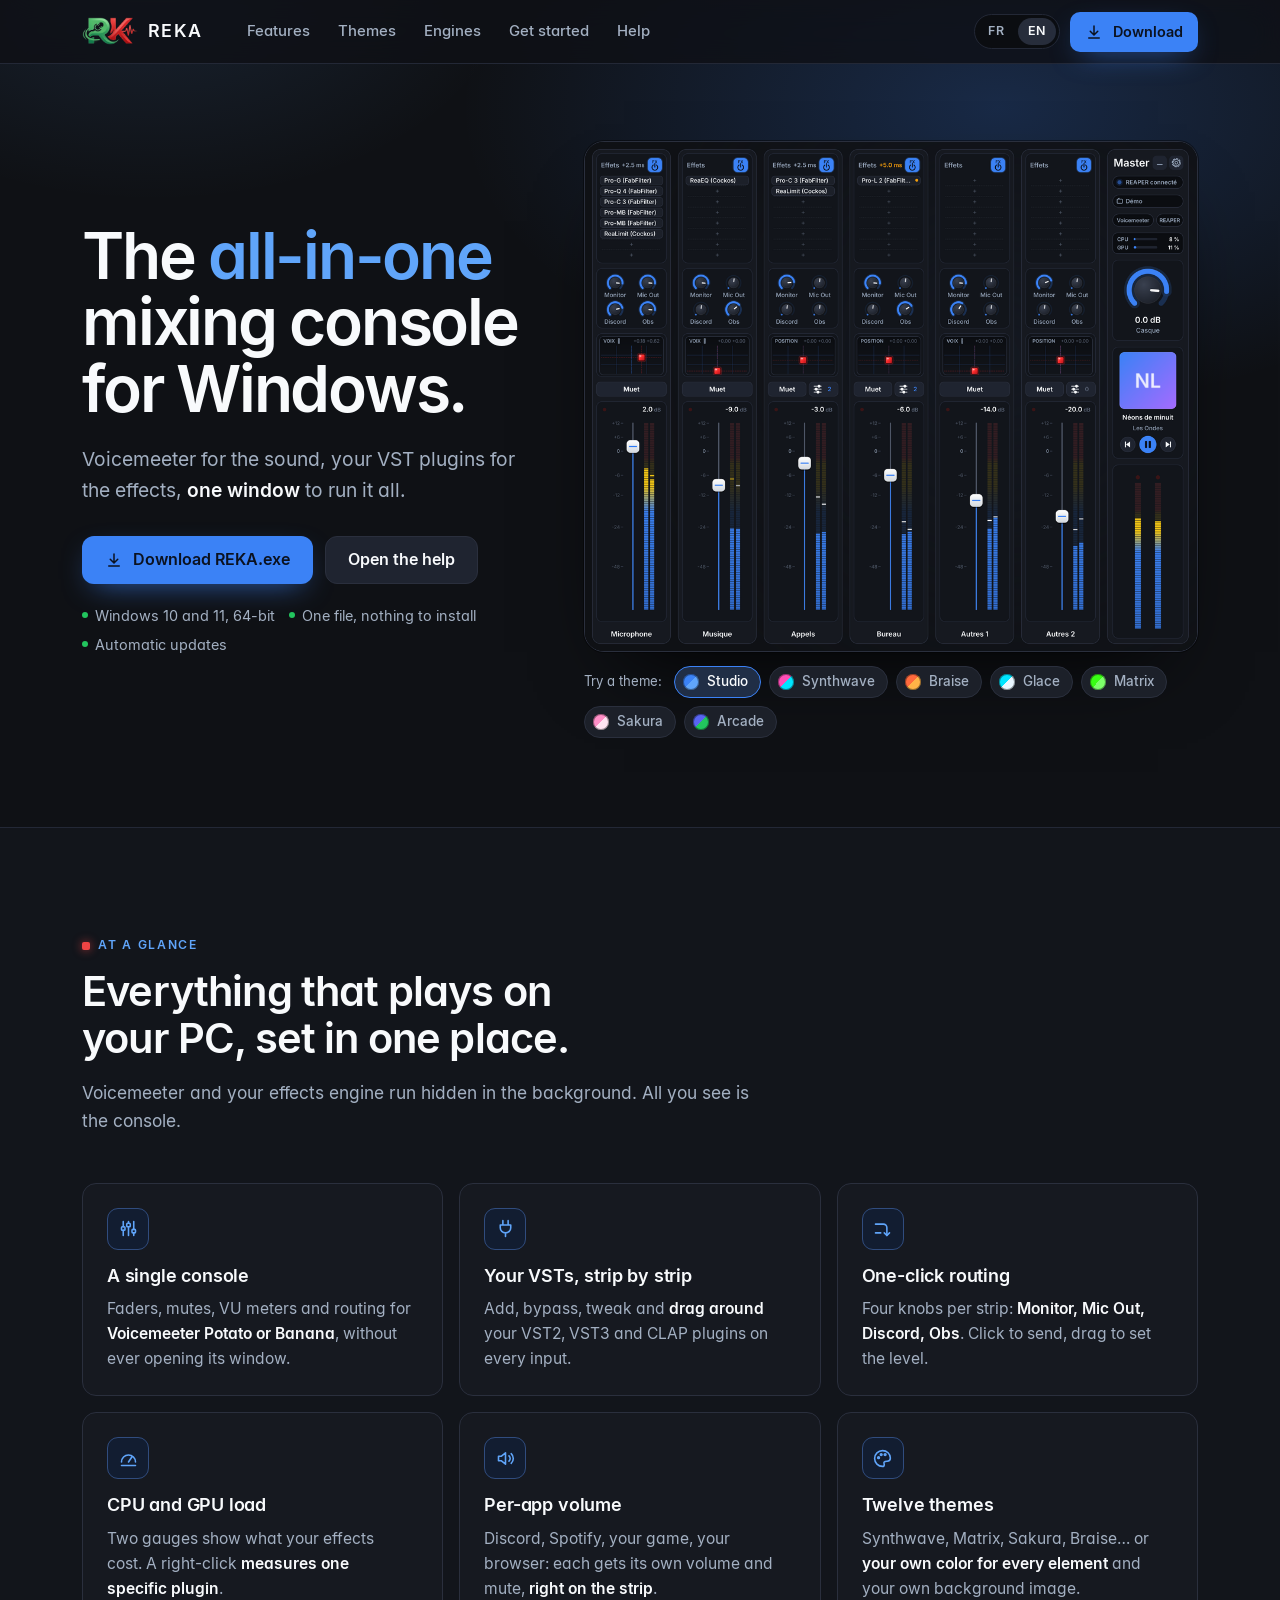
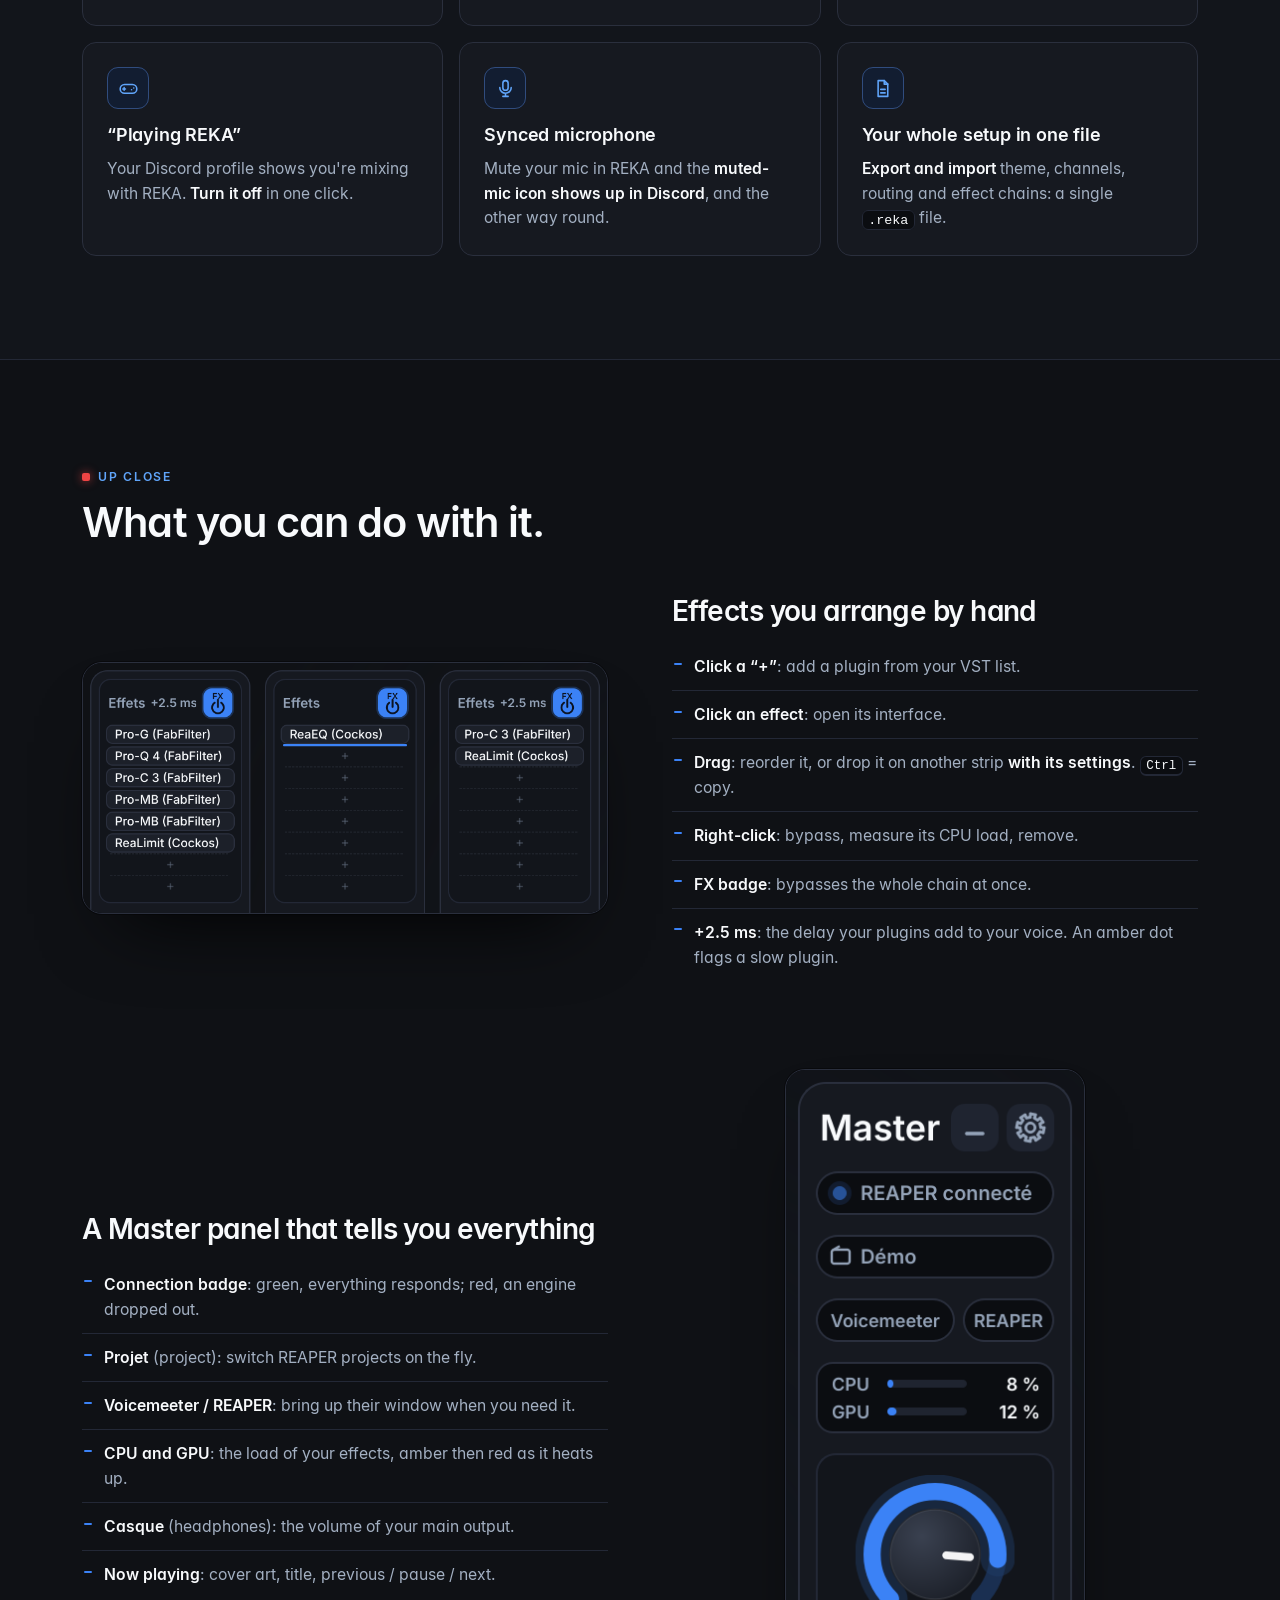
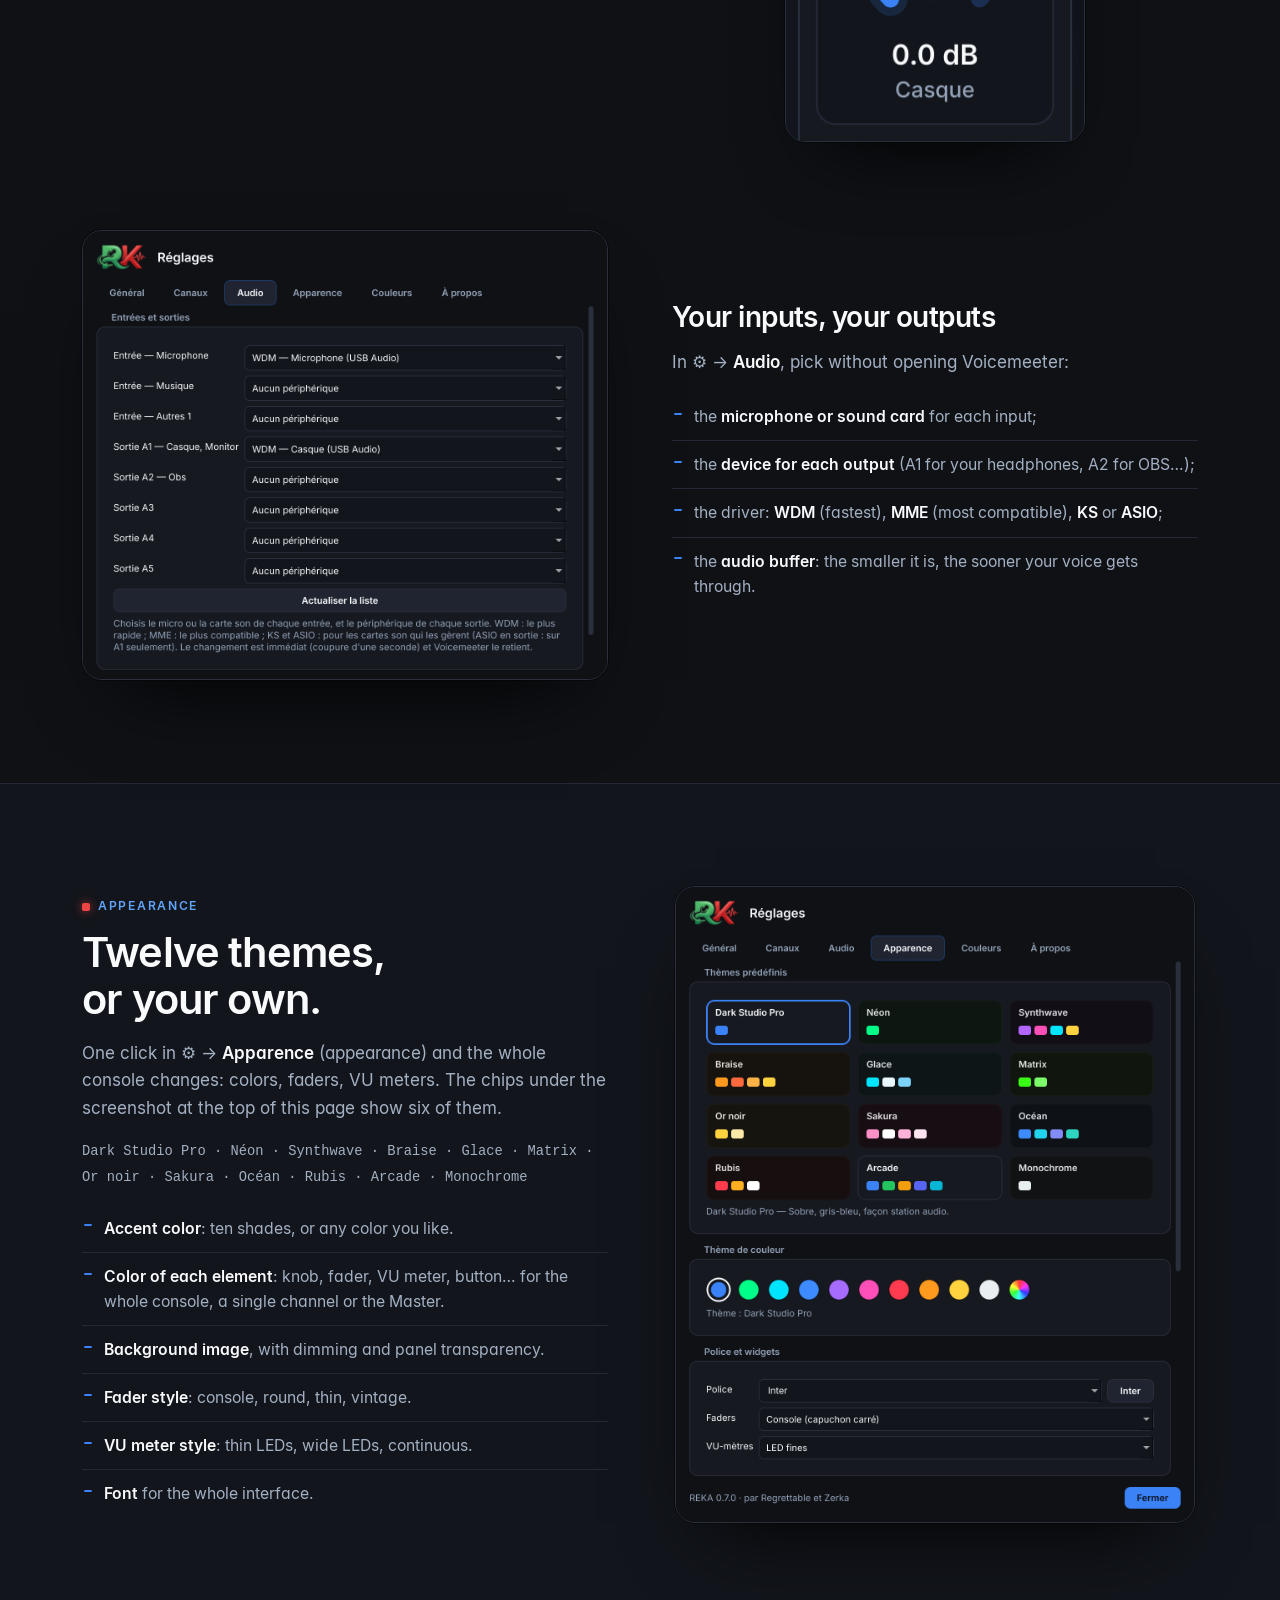
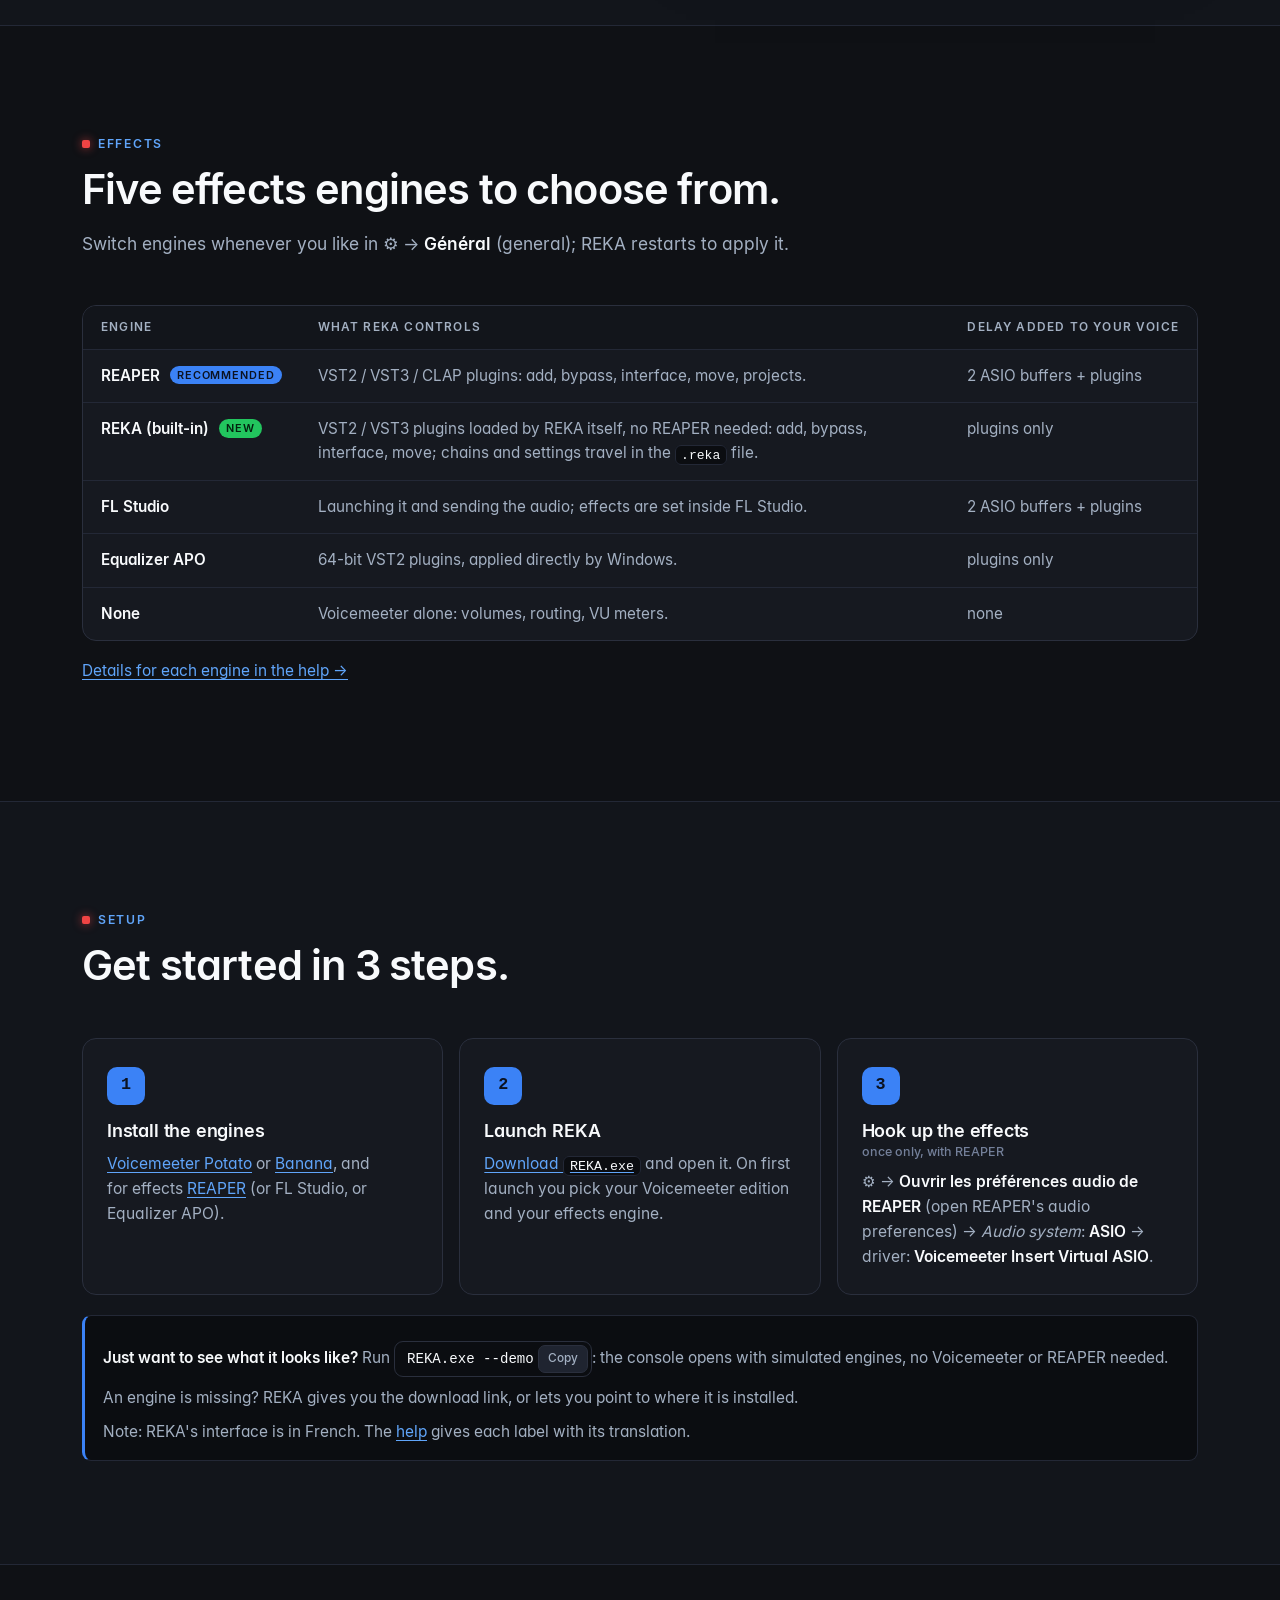
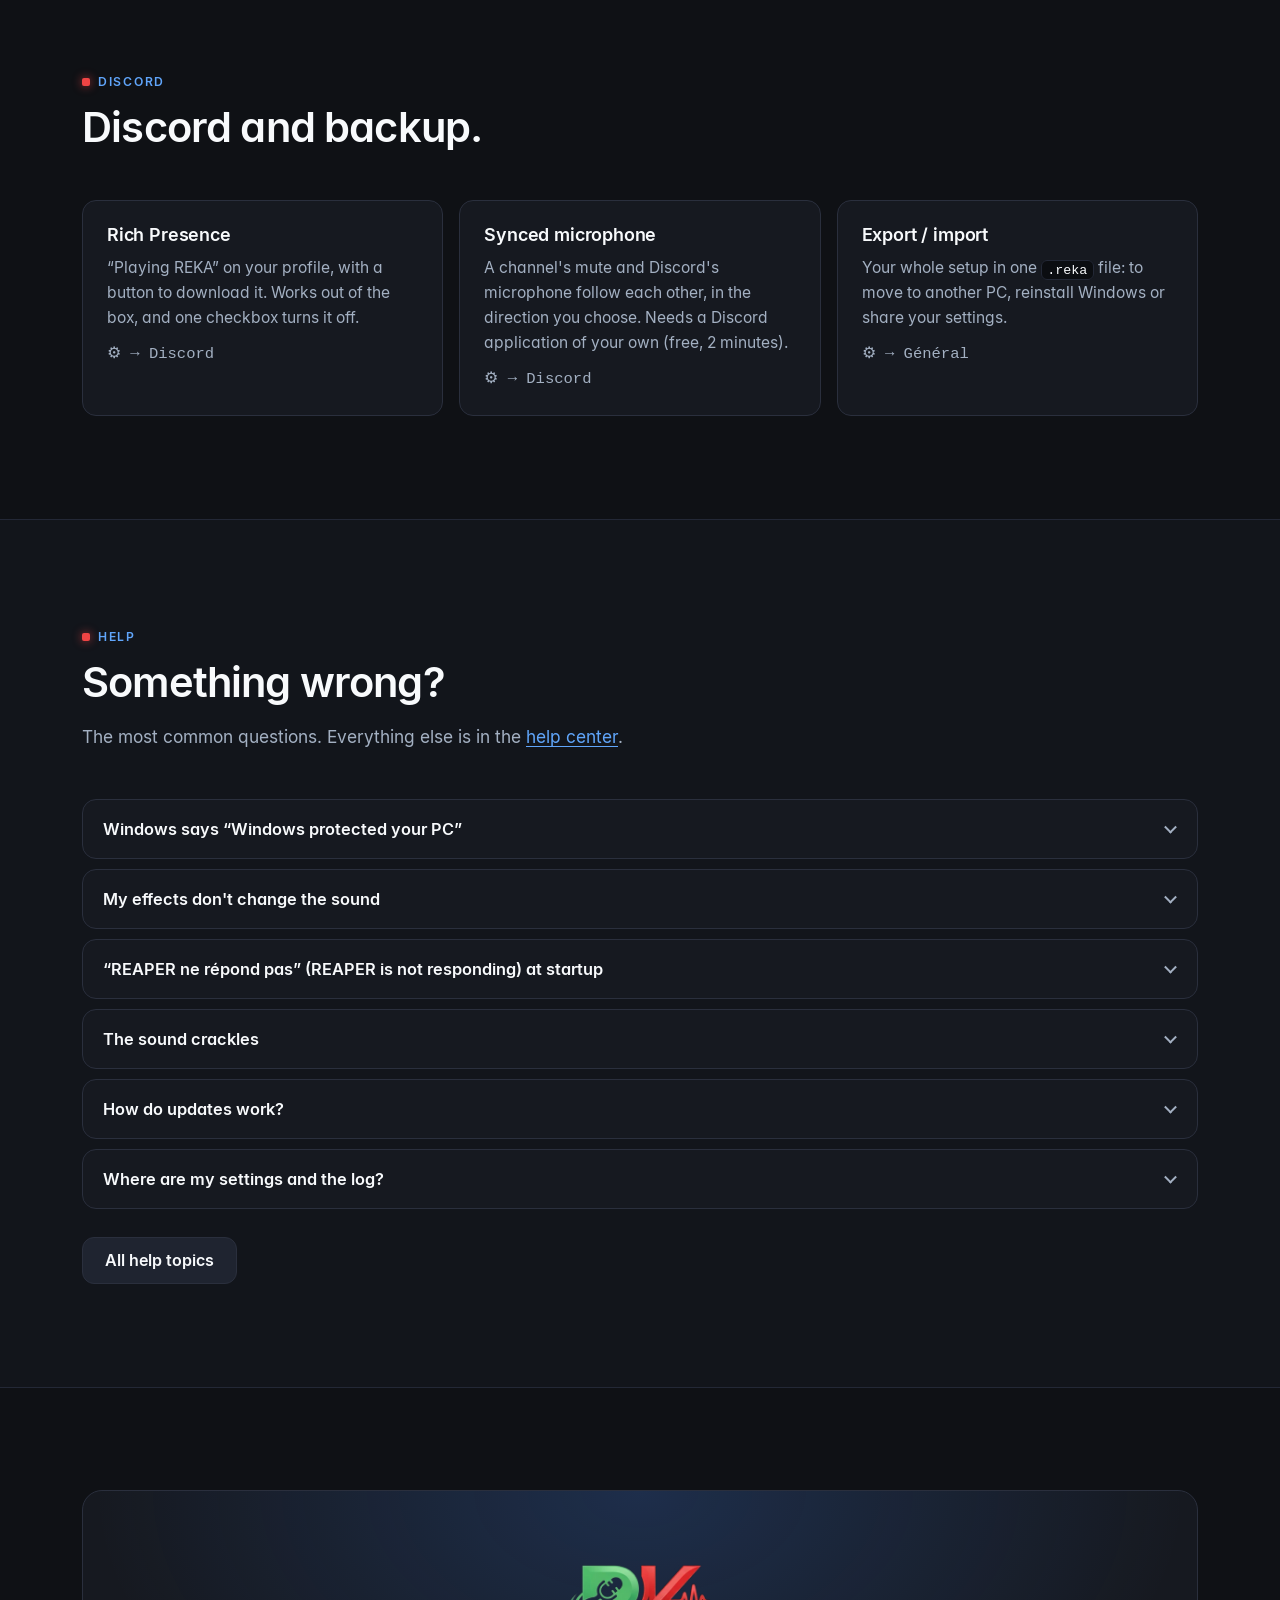
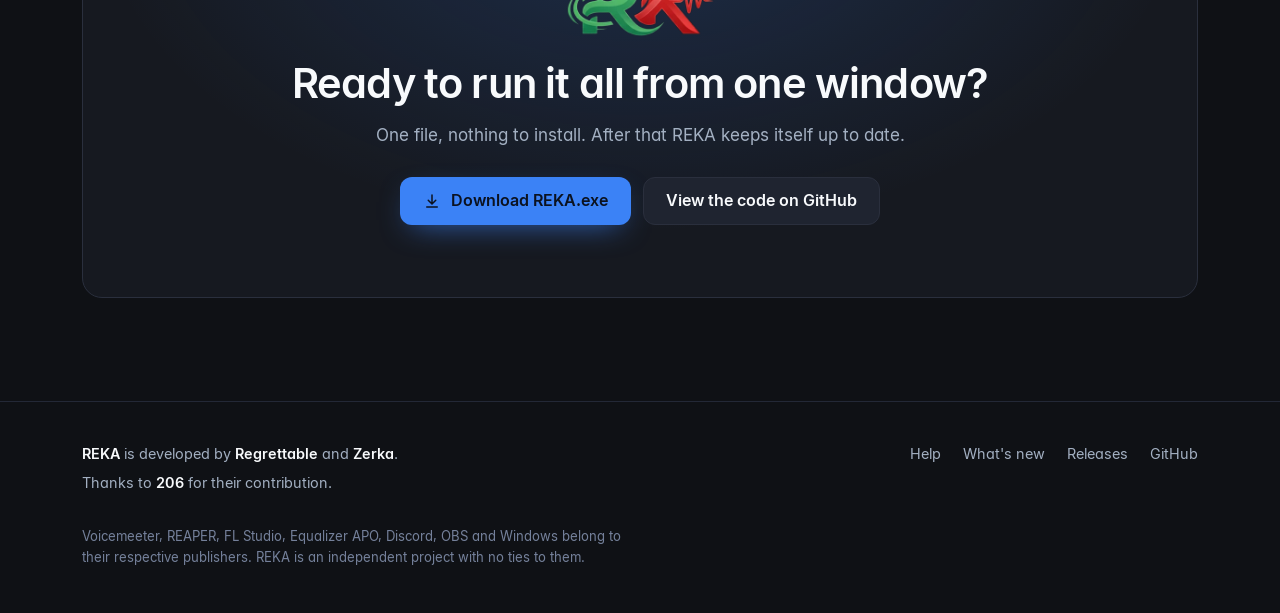
==== index.html @ 5b2c9ca4 "Add REKA presentation and help site Static bilingual (FR/EN) site for the REKA mixing console: - ind" ====
<!doctype html>
<html lang="fr" data-lang="fr">
<head>
<meta charset="utf-8">
<meta name="viewport" content="width=device-width, initial-scale=1">
<title data-fr="REKA — La console de mixage tout-en-un pour Windows" data-en="REKA — The all-in-one mixing console for Windows">REKA — La console de mixage tout-en-un pour Windows</title>
<meta name="description"
  content="REKA pilote Voicemeeter et tes plugins VST depuis une seule fenêtre : faders, routing, effets par strip, volume par application, douze thèmes. Pour Windows 10 et 11."
  data-fr="REKA pilote Voicemeeter et tes plugins VST depuis une seule fenêtre : faders, routing, effets par strip, volume par application, douze thèmes. Pour Windows 10 et 11."
  data-en="REKA runs Voicemeeter and your VST plugins from a single window: faders, routing, per-strip effects, per-app volume, twelve themes. For Windows 10 and 11.">
<meta name="theme-color" content="#0f1115">
<meta property="og:type" content="website">
<meta property="og:title" content="REKA — La console de mixage tout-en-un pour Windows">
<meta property="og:description" content="Voicemeeter pour le son, tes plugins VST pour les effets, une seule fenêtre pour tout piloter.">
<meta property="og:image" content="https://reka.help/assets/img/og.png">
<meta name="twitter:card" content="summary_large_image">
<link rel="icon" href="favicon.ico" sizes="any">
<link rel="icon" type="image/png" href="assets/img/favicon.png">
<link rel="apple-touch-icon" href="assets/img/apple-touch-icon.png">
<link rel="preload" href="assets/fonts/Inter-SemiBold.woff2" as="font" type="font/woff2" crossorigin>
<link rel="preload" href="assets/fonts/Inter-Regular.woff2" as="font" type="font/woff2" crossorigin>
<link rel="stylesheet" href="assets/css/style.css">
<script>
(function(){var d=document.documentElement,l=null,t=null;try{l=localStorage.getItem("reka-lang");t=localStorage.getItem("reka-theme")}catch(e){}var q=new URLSearchParams(location.search).get("lang");if(q==="en"||q==="fr")l=q;if(l!=="en"&&l!=="fr")l=(navigator.language||"fr").toLowerCase().indexOf("fr")===0?"fr":"en";d.setAttribute("data-lang",l);d.setAttribute("lang",l);if(t&&t!=="studio")d.setAttribute("data-theme",t)})();
</script>
</head>
<body>
<a class="skip" href="#contenu"><span lang="fr">Aller au contenu</span><span lang="en">Skip to content</span></a>

<header class="site-header">
  <div class="wrap">
    <a class="brand" href="./" aria-label="REKA">
      <img src="assets/img/reka-mark-324.webp" alt="" width="56" height="28">
      <b>REKA</b>
    </a>
    <button class="menu-toggle" type="button" aria-expanded="false" aria-controls="nav" aria-label="Menu">
      <svg viewBox="0 0 24 24" fill="none" stroke="currentColor" stroke-width="2" stroke-linecap="round" aria-hidden="true"><path d="M4 7h16M4 12h16M4 17h16"/></svg>
    </button>
    <nav class="nav" id="nav" aria-label="Navigation">
      <a href="#fonctions"><span lang="fr">Fonctions</span><span lang="en">Features</span></a>
      <a href="#themes"><span lang="fr">Thèmes</span><span lang="en">Themes</span></a>
      <a href="#moteurs"><span lang="fr">Moteurs</span><span lang="en">Engines</span></a>
      <a href="#demarrer"><span lang="fr">Démarrer</span><span lang="en">Get started</span></a>
      <a href="help.html"><span lang="fr">Aide</span><span lang="en">Help</span></a>
    </nav>
    <div class="header-tools">
      <div class="lang" role="group" aria-label="Langue / Language">
        <button type="button" data-set-lang="fr" aria-pressed="true">FR</button>
        <button type="button" data-set-lang="en" aria-pressed="false">EN</button>
      </div>
      <a class="btn btn-primary btn-sm" href="https://github.com/1337133713377/reka/releases/latest/download/REKA.exe">
        <svg viewBox="0 0 24 24" fill="none" stroke="currentColor" stroke-width="2" stroke-linecap="round" stroke-linejoin="round" aria-hidden="true"><path d="M12 4v11M7 11l5 5 5-5M5 20h14"/></svg>
        <span lang="fr">Télécharger</span><span lang="en">Download</span>
      </a>
    </div>
  </div>
</header>

<main id="contenu">

  <!-- Présentation -->
  <section class="hero" id="apercu">
    <div class="wrap hero-grid">
      <div>
        <h1 lang="fr">La console de mixage <em>tout-en-un</em> pour Windows.</h1>
        <h1 lang="en">The <em>all-in-one</em> mixing console for Windows.</h1>
        <p class="lead" lang="fr">Voicemeeter pour le son, tes plugins VST pour les effets, <strong>une seule fenêtre</strong> pour tout piloter.</p>
        <p class="lead" lang="en">Voicemeeter for the sound, your VST plugins for the effects, <strong>one window</strong> to run it all.</p>
        <div class="cta">
          <a class="btn btn-primary" href="https://github.com/1337133713377/reka/releases/latest/download/REKA.exe">
            <svg viewBox="0 0 24 24" fill="none" stroke="currentColor" stroke-width="2" stroke-linecap="round" stroke-linejoin="round" aria-hidden="true"><path d="M12 4v11M7 11l5 5 5-5M5 20h14"/></svg>
            <span lang="fr">Télécharger REKA.exe</span><span lang="en">Download REKA.exe</span>
          </a>
          <a class="btn btn-ghost" href="help.html">
            <span lang="fr">Ouvrir l'aide</span><span lang="en">Open the help</span>
          </a>
        </div>
        <div class="hero-meta">
          <span lang="fr">Windows 10 et 11, 64 bits</span><span lang="en">Windows 10 and 11, 64-bit</span>
          <span lang="fr">Un seul fichier, rien à installer</span><span lang="en">One file, nothing to install</span>
          <span lang="fr">Mises à jour automatiques</span><span lang="en">Automatic updates</span>
          <b class="version-tag" data-latest-version></b>
        </div>
      </div>

      <div class="hero-shot">
        <figure class="shot">
          <button class="zoom" type="button" data-full="assets/img/console.webp" data-label-fr="Agrandir la capture de la console" data-label-en="Enlarge the console screenshot" aria-label="Agrandir la capture de la console">
            <div class="stack" data-base="assets/img/console.webp">
              <img class="top" src="assets/img/console-1034.webp"
                   srcset="assets/img/console-1034.webp 1034w, assets/img/console.webp 2068w"
                   sizes="(max-width: 1020px) 100vw, 660px" width="1034" height="860" fetchpriority="high"
                   alt="La console REKA : six strips avec leurs effets, le routing, les faders, et le panneau Master"
                   data-alt-fr="La console REKA : six strips avec leurs effets, le routing, les faders, et le panneau Master"
                   data-alt-en="The REKA console: six strips with their effects, routing and faders, and the Master panel">
            </div>
          </button>
        </figure>
        <div class="themes-bar" role="radiogroup" aria-label="Thème" data-label-fr="Thème de la console" data-label-en="Console theme">
          <span class="label"><span lang="fr">Essaie un thème :</span><span lang="en">Try a theme:</span></span>
          <button class="theme-chip" type="button" role="radio" aria-checked="true" data-theme="studio" style="--c1:#3b82f6;--c2:#60a5fa"><i></i>Studio</button>
          <button class="theme-chip" type="button" role="radio" aria-checked="false" tabindex="-1" data-theme="synthwave" style="--c1:#ff4fb8;--c2:#00e5ff"><i></i>Synthwave</button>
          <button class="theme-chip" type="button" role="radio" aria-checked="false" tabindex="-1" data-theme="braise" style="--c1:#ff6a3d;--c2:#ffb347"><i></i>Braise</button>
          <button class="theme-chip" type="button" role="radio" aria-checked="false" tabindex="-1" data-theme="glace" style="--c1:#00e5ff;--c2:#e9f7ff"><i></i>Glace</button>
          <button class="theme-chip" type="button" role="radio" aria-checked="false" tabindex="-1" data-theme="matrix" style="--c1:#39ff14;--c2:#7dff6a"><i></i>Matrix</button>
          <button class="theme-chip" type="button" role="radio" aria-checked="false" tabindex="-1" data-theme="sakura" style="--c1:#ff8fc7;--c2:#ffe3f1"><i></i>Sakura</button>
          <button class="theme-chip" type="button" role="radio" aria-checked="false" tabindex="-1" data-theme="arcade" style="--c1:#5865f2;--c2:#22c55e"><i></i>Arcade</button>
        </div>
      </div>
    </div>
  </section>

  <!-- En bref -->
  <section class="alt" id="fonctions">
    <div class="wrap">
      <div class="section-head">
        <div class="eyebrow"><span lang="fr">En bref</span><span lang="en">At a glance</span></div>
        <h2 lang="fr">Tout ce qui passe par ton PC, réglé au même endroit.</h2>
        <h2 lang="en">Everything that plays on your PC, set in one place.</h2>
        <p lang="fr">Voicemeeter et ton moteur d'effets tournent cachés en arrière-plan. Toi, tu ne vois que la console.</p>
        <p lang="en">Voicemeeter and your effects engine run hidden in the background. All you see is the console.</p>
      </div>

      <div class="grid grid-3">
        <article class="card feature">
          <div class="ico"><svg viewBox="0 0 24 24" fill="none" stroke="currentColor" stroke-width="1.8" stroke-linecap="round" stroke-linejoin="round" aria-hidden="true"><path d="M6 4v6M6 14v6M12 4v2M12 10v10M18 4v9M18 17v3"/><rect x="4" y="10" width="4" height="4" rx="1"/><rect x="10" y="6" width="4" height="4" rx="1"/><rect x="16" y="13" width="4" height="4" rx="1"/></svg></div>
          <h3 lang="fr">Une seule console</h3><h3 lang="en">A single console</h3>
          <p lang="fr">Faders, mutes, VU-mètres et routing de <strong>Voicemeeter Potato ou Banana</strong>, sans jamais ouvrir sa fenêtre.</p>
          <p lang="en">Faders, mutes, VU meters and routing for <strong>Voicemeeter Potato or Banana</strong>, without ever opening its window.</p>
        </article>
        <article class="card feature">
          <div class="ico"><svg viewBox="0 0 24 24" fill="none" stroke="currentColor" stroke-width="1.8" stroke-linecap="round" stroke-linejoin="round" aria-hidden="true"><path d="M9 3v5M15 3v5M6 8h12v3a6 6 0 0 1-12 0zM12 17v4"/></svg></div>
          <h3 lang="fr">Tes VST, strip par strip</h3><h3 lang="en">Your VSTs, strip by strip</h3>
          <p lang="fr">Ajoute, coupe, règle et <strong>déplace à la souris</strong> tes plugins VST2, VST3 et CLAP sur chaque entrée.</p>
          <p lang="en">Add, bypass, tweak and <strong>drag around</strong> your VST2, VST3 and CLAP plugins on every input.</p>
        </article>
        <article class="card feature">
          <div class="ico"><svg viewBox="0 0 24 24" fill="none" stroke="currentColor" stroke-width="1.8" stroke-linecap="round" stroke-linejoin="round" aria-hidden="true"><path d="M4 7h9a4 4 0 0 1 4 4v9M4 17h6"/><path d="m14 17 3 3 3-3"/></svg></div>
          <h3 lang="fr">Routing en un clic</h3><h3 lang="en">One-click routing</h3>
          <p lang="fr">Quatre knobs par strip : <strong>Monitor, Mic Out, Discord, Obs</strong>. Un clic pour envoyer, un glisser pour doser.</p>
          <p lang="en">Four knobs per strip: <strong>Monitor, Mic Out, Discord, Obs</strong>. Click to send, drag to set the level.</p>
        </article>
        <article class="card feature">
          <div class="ico"><svg viewBox="0 0 24 24" fill="none" stroke="currentColor" stroke-width="1.8" stroke-linecap="round" stroke-linejoin="round" aria-hidden="true"><path d="M4 16a8 8 0 1 1 16 0"/><path d="m12 16 4-6"/><path d="M4 20h16"/></svg></div>
          <h3 lang="fr">Charge CPU et GPU</h3><h3 lang="en">CPU and GPU load</h3>
          <p lang="fr">Deux jauges montrent ce que coûtent tes effets. Un clic droit <strong>mesure un plugin précis</strong>.</p>
          <p lang="en">Two gauges show what your effects cost. A right-click <strong>measures one specific plugin</strong>.</p>
        </article>
        <article class="card feature">
          <div class="ico"><svg viewBox="0 0 24 24" fill="none" stroke="currentColor" stroke-width="1.8" stroke-linecap="round" stroke-linejoin="round" aria-hidden="true"><path d="M4 9.5h3l5-4v13l-5-4H4z"/><path d="M16 9a4 4 0 0 1 0 6M18.5 6.5a7.5 7.5 0 0 1 0 11"/></svg></div>
          <h3 lang="fr">Volume par application</h3><h3 lang="en">Per-app volume</h3>
          <p lang="fr">Discord, Spotify, ton jeu, ton navigateur : chacun son volume et son mute, <strong>depuis la strip</strong>.</p>
          <p lang="en">Discord, Spotify, your game, your browser: each gets its own volume and mute, <strong>right on the strip</strong>.</p>
        </article>
        <article class="card feature">
          <div class="ico"><svg viewBox="0 0 24 24" fill="none" stroke="currentColor" stroke-width="1.8" stroke-linecap="round" stroke-linejoin="round" aria-hidden="true"><path d="M12 3a9 9 0 1 0 0 18c1.3 0 2-.9 2-2 0-1.4-1-1.9 0-3 .8-.9 2-.8 3.3-.8A3.7 3.7 0 0 0 21 11.5C21 6.8 17 3 12 3z"/><circle cx="7.5" cy="11" r="1"/><circle cx="10.5" cy="7.5" r="1"/><circle cx="15" cy="7.5" r="1"/></svg></div>
          <h3 lang="fr">Douze thèmes</h3><h3 lang="en">Twelve themes</h3>
          <p lang="fr">Synthwave, Matrix, Sakura, Braise… ou <strong>ta couleur pour chaque élément</strong> et ton image de fond.</p>
          <p lang="en">Synthwave, Matrix, Sakura, Braise… or <strong>your own color for every element</strong> and your own background image.</p>
        </article>
        <article class="card feature">
          <div class="ico"><svg viewBox="0 0 24 24" fill="none" stroke="currentColor" stroke-width="1.8" stroke-linecap="round" stroke-linejoin="round" aria-hidden="true"><rect x="2.5" y="7.5" width="19" height="10" rx="5"/><path d="M7 11v3M5.5 12.5h3M15.5 13.5h.01M18 11.5h.01"/></svg></div>
          <h3 lang="fr">« Joue à REKA »</h3><h3 lang="en">“Playing REKA”</h3>
          <p lang="fr">Ton profil Discord montre que tu mixes avec REKA. <strong>Désactivable</strong> en un clic.</p>
          <p lang="en">Your Discord profile shows you're mixing with REKA. <strong>Turn it off</strong> in one click.</p>
        </article>
        <article class="card feature">
          <div class="ico"><svg viewBox="0 0 24 24" fill="none" stroke="currentColor" stroke-width="1.8" stroke-linecap="round" stroke-linejoin="round" aria-hidden="true"><rect x="9" y="3" width="6" height="11" rx="3"/><path d="M5.5 11a6.5 6.5 0 0 0 13 0M12 17.5V21M9 21h6"/></svg></div>
          <h3 lang="fr">Micro synchronisé</h3><h3 lang="en">Synced microphone</h3>
          <p lang="fr">Coupe ton micro dans REKA : le <strong>micro barré s'affiche dans Discord</strong>, et l'inverse.</p>
          <p lang="en">Mute your mic in REKA and the <strong>muted-mic icon shows up in Discord</strong>, and the other way round.</p>
        </article>
        <article class="card feature">
          <div class="ico"><svg viewBox="0 0 24 24" fill="none" stroke="currentColor" stroke-width="1.8" stroke-linecap="round" stroke-linejoin="round" aria-hidden="true"><path d="M7 3h7l4 4v14H7z"/><path d="M14 3v4h4M10 13h5M10 17h5"/></svg></div>
          <h3 lang="fr">Toute ta config dans un fichier</h3><h3 lang="en">Your whole setup in one file</h3>
          <p lang="fr"><strong>Exporte et importe</strong> thème, canaux, routing et chaînes d'effets : un seul fichier <code>.reka</code>.</p>
          <p lang="en"><strong>Export and import</strong> theme, channels, routing and effect chains: a single <code>.reka</code> file.</p>
        </article>
      </div>
    </div>
  </section>

  <!-- Dans le détail -->
  <section id="console">
    <div class="wrap">
      <div class="section-head">
        <div class="eyebrow"><span lang="fr">Dans le détail</span><span lang="en">Up close</span></div>
        <h2 lang="fr">Ce que tu peux faire avec.</h2>
        <h2 lang="en">What you can do with it.</h2>
      </div>

      <div class="split">
        <figure class="shot">
          <button class="zoom" type="button" aria-label="Agrandir" data-label-fr="Agrandir la capture" data-label-en="Enlarge the screenshot">
            <img src="assets/img/effets.webp" width="870" height="414" loading="lazy"
                 alt="Zone d'effets de trois strips, avec le trait d'insertion pendant un glisser"
                 data-alt-fr="Zone d'effets de trois strips, avec le trait d'insertion pendant un glisser"
                 data-alt-en="Effects area of three strips, showing the insertion line while dragging a plugin">
          </button>
        </figure>
        <div>
          <h3 lang="fr">Des effets que tu ranges à la main</h3>
          <h3 lang="en">Effects you arrange by hand</h3>
          <ul lang="fr">
            <li><strong>Clic sur « + »</strong> : ajoute un plugin depuis la liste de tes VST.</li>
            <li><strong>Clic sur un effet</strong> : ouvre son interface.</li>
            <li><strong>Glisser</strong> : change son ordre, ou envoie-le sur une autre strip <strong>avec ses réglages</strong>. <kbd>Ctrl</kbd> = copier.</li>
            <li><strong>Clic droit</strong> : bypass, mesure de sa charge CPU, suppression.</li>
            <li><strong>Badge FX</strong> : coupe toute la chaîne d'un coup.</li>
            <li><strong>+2.5 ms</strong> : le délai que les plugins ajoutent à ta voix. Un point ambre signale un plugin lent.</li>
          </ul>
          <ul lang="en">
            <li><strong>Click a “+”</strong>: add a plugin from your VST list.</li>
            <li><strong>Click an effect</strong>: open its interface.</li>
            <li><strong>Drag</strong>: reorder it, or drop it on another strip <strong>with its settings</strong>. <kbd>Ctrl</kbd> = copy.</li>
            <li><strong>Right-click</strong>: bypass, measure its CPU load, remove.</li>
            <li><strong>FX badge</strong>: bypasses the whole chain at once.</li>
            <li><strong>+2.5 ms</strong>: the delay your plugins add to your voice. An amber dot flags a slow plugin.</li>
          </ul>
        </div>
      </div>

      <div class="split reverse">
        <figure class="shot shot-narrow">
          <button class="zoom" type="button" aria-label="Agrandir" data-label-fr="Agrandir la capture" data-label-en="Enlarge the screenshot">
            <img src="assets/img/master.webp" width="300" height="676" loading="lazy"
                 alt="Le haut du Master : connexion, projet, moteurs, jauges CPU et GPU, knob du casque"
                 data-alt-fr="Le haut du Master : connexion, projet, moteurs, jauges CPU et GPU, knob du casque"
                 data-alt-en="Top of the Master panel: connection badge, project, engines, CPU and GPU gauges, headphone knob">
          </button>
        </figure>
        <div>
          <h3 lang="fr">Un Master qui dit tout</h3>
          <h3 lang="en">A Master panel that tells you everything</h3>
          <ul lang="fr">
            <li><strong>Badge de connexion</strong> : vert, tout répond ; rouge, un moteur a décroché.</li>
            <li><strong>Projet</strong> : change de projet REAPER à chaud.</li>
            <li><strong>Voicemeeter / REAPER</strong> : affiche leur fenêtre si tu en as besoin.</li>
            <li><strong>CPU et GPU</strong> : la charge de tes effets, en ambre puis en rouge quand ça chauffe.</li>
            <li><strong>Casque</strong> : le volume de ta sortie principale.</li>
            <li><strong>Musique en cours</strong> : pochette, titre, précédent / pause / suivant.</li>
          </ul>
          <ul lang="en">
            <li><strong>Connection badge</strong>: green, everything responds; red, an engine dropped out.</li>
            <li><strong>Projet</strong> (project): switch REAPER projects on the fly.</li>
            <li><strong>Voicemeeter / REAPER</strong>: bring up their window when you need it.</li>
            <li><strong>CPU and GPU</strong>: the load of your effects, amber then red as it heats up.</li>
            <li><strong>Casque</strong> (headphones): the volume of your main output.</li>
            <li><strong>Now playing</strong>: cover art, title, previous / pause / next.</li>
          </ul>
        </div>
      </div>

      <div class="split">
        <figure class="shot">
          <button class="zoom" type="button" aria-label="Agrandir" data-label-fr="Agrandir la capture" data-label-en="Enlarge the screenshot">
            <img src="assets/img/reglages-audio.webp" width="1240" height="1060" loading="lazy"
                 alt="Réglages, onglet Audio : le périphérique de chaque entrée et de chaque sortie"
                 data-alt-fr="Réglages, onglet Audio : le périphérique de chaque entrée et de chaque sortie"
                 data-alt-en="Settings, Audio tab: the device for each input and each output">
          </button>
        </figure>
        <div>
          <h3 lang="fr">Tes entrées, tes sorties</h3>
          <h3 lang="en">Your inputs, your outputs</h3>
          <p lang="fr">Dans ⚙ → <strong>Audio</strong>, choisis sans ouvrir Voicemeeter :</p>
          <p lang="en">In ⚙ → <strong>Audio</strong>, pick without opening Voicemeeter:</p>
          <ul lang="fr">
            <li>le <strong>micro ou la carte son</strong> de chaque entrée ;</li>
            <li>le <strong>périphérique de chaque sortie</strong> (A1 pour ton casque, A2 pour OBS…) ;</li>
            <li>le pilote : <strong>WDM</strong> (le plus rapide), <strong>MME</strong> (le plus compatible), <strong>KS</strong> ou <strong>ASIO</strong> ;</li>
            <li>le <strong>tampon audio</strong> : plus il est petit, plus ta voix arrive vite.</li>
          </ul>
          <ul lang="en">
            <li>the <strong>microphone or sound card</strong> for each input;</li>
            <li>the <strong>device for each output</strong> (A1 for your headphones, A2 for OBS…);</li>
            <li>the driver: <strong>WDM</strong> (fastest), <strong>MME</strong> (most compatible), <strong>KS</strong> or <strong>ASIO</strong>;</li>
            <li>the <strong>audio buffer</strong>: the smaller it is, the sooner your voice gets through.</li>
          </ul>
        </div>
      </div>
    </div>
  </section>

  <!-- Thèmes -->
  <section class="alt" id="themes">
    <div class="wrap">
      <div class="split">
        <div>
          <div class="eyebrow"><span lang="fr">Apparence</span><span lang="en">Appearance</span></div>
          <h2 lang="fr">Douze thèmes, ou le tien.</h2>
          <h2 lang="en">Twelve themes, or your own.</h2>
          <p lang="fr" style="margin-top:16px">Un clic dans ⚙ → <strong>Apparence</strong> et toute la console change : couleurs, faders, VU-mètres. Les pastilles sous la capture en haut de page te montrent six d'entre eux.</p>
          <p lang="en" style="margin-top:16px">One click in ⚙ → <strong>Apparence</strong> (appearance) and the whole console changes: colors, faders, VU meters. The chips under the screenshot at the top of this page show six of them.</p>
          <p class="num" style="color:var(--text-2);font-size:.86rem;line-height:1.9">Dark Studio Pro · Néon · Synthwave · Braise · Glace · Matrix · Or noir · Sakura · Océan · Rubis · Arcade · Monochrome</p>
          <ul lang="fr">
            <li><strong>Couleur d'accent</strong> : dix teintes, ou n'importe quelle couleur.</li>
            <li><strong>Couleur de chaque élément</strong> : knob, fader, VU-mètre, bouton… pour toute la console, un seul canal ou le Master.</li>
            <li><strong>Image d'arrière-plan</strong>, avec assombrissement et transparence des panneaux.</li>
            <li><strong>Style des faders</strong> : console, rond, fin, vintage.</li>
            <li><strong>Style des VU-mètres</strong> : LED fines, LED larges, continu.</li>
            <li><strong>Police</strong> de toute l'interface.</li>
          </ul>
          <ul lang="en">
            <li><strong>Accent color</strong>: ten shades, or any color you like.</li>
            <li><strong>Color of each element</strong>: knob, fader, VU meter, button… for the whole console, a single channel or the Master.</li>
            <li><strong>Background image</strong>, with dimming and panel transparency.</li>
            <li><strong>Fader style</strong>: console, round, thin, vintage.</li>
            <li><strong>VU meter style</strong>: thin LEDs, wide LEDs, continuous.</li>
            <li><strong>Font</strong> for the whole interface.</li>
          </ul>
        </div>
        <figure class="shot" style="max-width:520px;margin-inline:auto">
          <button class="zoom" type="button" aria-label="Agrandir" data-label-fr="Agrandir la capture" data-label-en="Enlarge the screenshot">
            <img src="assets/img/reglages-themes.webp" width="1240" height="1520" loading="lazy"
                 alt="Réglages, onglet Apparence : les douze thèmes prédéfinis"
                 data-alt-fr="Réglages, onglet Apparence : les douze thèmes prédéfinis"
                 data-alt-en="Settings, Appearance tab: the twelve built-in themes">
          </button>
        </figure>
      </div>
    </div>
  </section>

  <!-- Moteurs d'effets -->
  <section id="moteurs">
    <div class="wrap">
      <div class="section-head">
        <div class="eyebrow"><span lang="fr">Effets</span><span lang="en">Effects</span></div>
        <h2 lang="fr">Cinq moteurs d'effets au choix.</h2>
        <h2 lang="en">Five effects engines to choose from.</h2>
        <p lang="fr">Tu changes de moteur quand tu veux dans ⚙ → <strong>Général</strong> ; REKA redémarre pour l'appliquer.</p>
        <p lang="en">Switch engines whenever you like in ⚙ → <strong>Général</strong> (general); REKA restarts to apply it.</p>
      </div>

      <div class="table-scroll" tabindex="0" role="region" aria-label="Moteurs d'effets" data-label-fr="Tableau des moteurs d'effets" data-label-en="Effects engines table">
        <table class="engines">
          <thead>
            <tr>
              <th scope="col"><span lang="fr">Moteur</span><span lang="en">Engine</span></th>
              <th scope="col"><span lang="fr">Ce que REKA pilote</span><span lang="en">What REKA controls</span></th>
              <th scope="col"><span lang="fr">Délai ajouté à la voix</span><span lang="en">Delay added to your voice</span></th>
            </tr>
          </thead>
          <tbody>
            <tr>
              <th scope="row">REAPER <span class="badge"><span lang="fr">conseillé</span><span lang="en">recommended</span></span></th>
              <td><span lang="fr">Plugins VST2 / VST3 / CLAP : ajout, bypass, interface, déplacement, projets.</span><span lang="en">VST2 / VST3 / CLAP plugins: add, bypass, interface, move, projects.</span></td>
              <td data-l-fr="Délai ajouté" data-l-en="Added delay"><span lang="fr">2 tampons ASIO + plugins</span><span lang="en">2 ASIO buffers + plugins</span></td>
            </tr>
            <tr>
              <th scope="row">REKA <span lang="fr">(intégré)</span><span lang="en">(built-in)</span> <span class="badge new"><span lang="fr">nouveau</span><span lang="en">new</span></span></th>
              <td><span lang="fr">Plugins VST2 / VST3 chargés par REKA, sans REAPER : ajout, bypass, interface, déplacement ; chaînes et réglages partagés dans le <code>.reka</code>.</span><span lang="en">VST2 / VST3 plugins loaded by REKA itself, no REAPER needed: add, bypass, interface, move; chains and settings travel in the <code>.reka</code> file.</span></td>
              <td data-l-fr="Délai ajouté" data-l-en="Added delay"><span lang="fr">plugins seulement</span><span lang="en">plugins only</span></td>
            </tr>
            <tr>
              <th scope="row">FL Studio</th>
              <td><span lang="fr">Lancement et envoi du son ; les effets se règlent dans FL Studio.</span><span lang="en">Launching it and sending the audio; effects are set inside FL Studio.</span></td>
              <td data-l-fr="Délai ajouté" data-l-en="Added delay"><span lang="fr">2 tampons ASIO + plugins</span><span lang="en">2 ASIO buffers + plugins</span></td>
            </tr>
            <tr>
              <th scope="row">Equalizer APO</th>
              <td><span lang="fr">Plugins VST2 64 bits, appliqués directement par Windows.</span><span lang="en">64-bit VST2 plugins, applied directly by Windows.</span></td>
              <td data-l-fr="Délai ajouté" data-l-en="Added delay"><span lang="fr">plugins seulement</span><span lang="en">plugins only</span></td>
            </tr>
            <tr>
              <th scope="row"><span lang="fr">Aucun</span><span lang="en">None</span></th>
              <td><span lang="fr">Voicemeeter seul : volumes, routing, VU-mètres.</span><span lang="en">Voicemeeter alone: volumes, routing, VU meters.</span></td>
              <td data-l-fr="Délai ajouté" data-l-en="Added delay"><span lang="fr">aucun</span><span lang="en">none</span></td>
            </tr>
          </tbody>
        </table>
      </div>
      <p style="margin-top:18px;color:var(--text-2);font-size:.96rem">
        <a href="help.html#moteurs"><span lang="fr">Le détail de chaque moteur dans l'aide →</span><span lang="en">Details for each engine in the help →</span></a>
      </p>
    </div>
  </section>

  <!-- Démarrer -->
  <section class="alt" id="demarrer">
    <div class="wrap">
      <div class="section-head">
        <div class="eyebrow"><span lang="fr">Installation</span><span lang="en">Setup</span></div>
        <h2 lang="fr">Démarrer en 3 étapes.</h2>
        <h2 lang="en">Get started in 3 steps.</h2>
      </div>

      <ol class="steps">
        <li><div class="card">
          <h3 lang="fr">Installe les moteurs</h3><h3 lang="en">Install the engines</h3>
          <p lang="fr"><a href="https://vb-audio.com/Voicemeeter/potato.htm" rel="noopener">Voicemeeter Potato</a> ou <a href="https://vb-audio.com/Voicemeeter/banana.htm" rel="noopener">Banana</a>, et pour les effets <a href="https://www.reaper.fm/download.php" rel="noopener">REAPER</a> (ou FL Studio, ou Equalizer APO).</p>
          <p lang="en"><a href="https://vb-audio.com/Voicemeeter/potato.htm" rel="noopener">Voicemeeter Potato</a> or <a href="https://vb-audio.com/Voicemeeter/banana.htm" rel="noopener">Banana</a>, and for effects <a href="https://www.reaper.fm/download.php" rel="noopener">REAPER</a> (or FL Studio, or Equalizer APO).</p>
        </div></li>
        <li><div class="card">
          <h3 lang="fr">Lance REKA</h3><h3 lang="en">Launch REKA</h3>
          <p lang="fr"><a href="https://github.com/1337133713377/reka/releases/latest/download/REKA.exe">Télécharge <code>REKA.exe</code></a> et ouvre-le. Au premier lancement, tu choisis ton édition de Voicemeeter et ton moteur d'effets.</p>
          <p lang="en"><a href="https://github.com/1337133713377/reka/releases/latest/download/REKA.exe">Download <code>REKA.exe</code></a> and open it. On first launch you pick your Voicemeeter edition and your effects engine.</p>
        </div></li>
        <li><div class="card">
          <h3 lang="fr">Branche les effets <span class="once">une seule fois, avec REAPER</span></h3>
          <h3 lang="en">Hook up the effects <span class="once">once only, with REAPER</span></h3>
          <p lang="fr">⚙ → <strong>Ouvrir les préférences audio de REAPER</strong> → <em>Audio system</em> : <strong>ASIO</strong> → pilote : <strong>Voicemeeter Insert Virtual ASIO</strong>.</p>
          <p lang="en">⚙ → <strong>Ouvrir les préférences audio de REAPER</strong> (open REAPER's audio preferences) → <em>Audio system</em>: <strong>ASIO</strong> → driver: <strong>Voicemeeter Insert Virtual ASIO</strong>.</p>
        </div></li>
      </ol>

      <div class="note">
        <div>
          <p lang="fr"><strong>Tu veux juste voir à quoi ça ressemble ?</strong> Lance <span class="cmd"><span>REKA.exe --demo</span><button type="button">Copier</button></span> : la console s'ouvre avec des moteurs simulés, sans Voicemeeter ni REAPER.</p>
          <p lang="en"><strong>Just want to see what it looks like?</strong> Run <span class="cmd"><span>REKA.exe --demo</span><button type="button">Copy</button></span>: the console opens with simulated engines, no Voicemeeter or REAPER needed.</p>
          <p lang="fr">Il manque un moteur ? REKA te donne le lien de téléchargement, ou te laisse indiquer où il est installé.</p>
          <p lang="en">An engine is missing? REKA gives you the download link, or lets you point to where it is installed.</p>
          <p lang="en">Note: REKA's interface is in French. The <a href="help.html">help</a> gives each label with its translation.</p>
        </div>
      </div>
    </div>
  </section>

  <!-- Discord et sauvegarde -->
  <section id="discord">
    <div class="wrap">
      <div class="section-head">
        <div class="eyebrow">Discord</div>
        <h2 lang="fr">Discord et sauvegarde.</h2>
        <h2 lang="en">Discord and backup.</h2>
      </div>
      <div class="grid grid-3">
        <article class="card">
          <h3>Rich Presence</h3>
          <p lang="fr">« Joue à REKA » sur ton profil, avec un bouton pour la télécharger. Marche sans rien régler, et une case suffit pour le couper.</p>
          <p lang="en">“Playing REKA” on your profile, with a button to download it. Works out of the box, and one checkbox turns it off.</p>
          <p class="num">⚙ → Discord</p>
        </article>
        <article class="card">
          <h3 lang="fr">Micro synchronisé</h3><h3 lang="en">Synced microphone</h3>
          <p lang="fr">Le Muet d'un canal et le micro de Discord se suivent, dans le sens que tu choisis. Demande une application Discord à ton nom (gratuite, 2 minutes).</p>
          <p lang="en">A channel's mute and Discord's microphone follow each other, in the direction you choose. Needs a Discord application of your own (free, 2 minutes).</p>
          <p class="num">⚙ → Discord</p>
        </article>
        <article class="card">
          <h3 lang="fr">Export / import</h3><h3 lang="en">Export / import</h3>
          <p lang="fr">Toute ta config dans un fichier <code>.reka</code> : pour changer de PC, réinstaller Windows ou partager tes réglages.</p>
          <p lang="en">Your whole setup in one <code>.reka</code> file: to move to another PC, reinstall Windows or share your settings.</p>
          <p class="num">⚙ → Général</p>
        </article>
      </div>
    </div>
  </section>

  <!-- Questions fréquentes -->
  <section class="alt" id="aide">
    <div class="wrap">
      <div class="section-head">
        <div class="eyebrow"><span lang="fr">Aide</span><span lang="en">Help</span></div>
        <h2 lang="fr">Un souci ?</h2>
        <h2 lang="en">Something wrong?</h2>
        <p lang="fr">Les questions les plus fréquentes. Tout le reste est dans le <a href="help.html">centre d'aide</a>.</p>
        <p lang="en">The most common questions. Everything else is in the <a href="help.html">help center</a>.</p>
      </div>

      <div class="faq-list">
        <details class="faq">
          <summary><span lang="fr">Windows affiche « Windows a protégé votre ordinateur »</span><span lang="en">Windows says “Windows protected your PC”</span></summary>
          <div class="answer">
            <p lang="fr"><code>REKA.exe</code> n'est pas signé numériquement, donc Windows SmartScreen prévient au premier lancement. Clique sur <strong>Informations complémentaires</strong>, puis <strong>Exécuter quand même</strong>.</p>
            <p lang="en"><code>REKA.exe</code> is not digitally signed, so Windows SmartScreen warns you on first launch. Click <strong>More info</strong>, then <strong>Run anyway</strong>.</p>
          </div>
        </details>
        <details class="faq">
          <summary><span lang="fr">Mes effets ne changent pas le son</span><span lang="en">My effects don't change the sound</span></summary>
          <div class="answer">
            <p lang="fr">Ouvre ⚙ → <strong>Audio</strong> : la carte son de REAPER doit indiquer <strong>Voicemeeter Insert Virtual ASIO</strong>. Si ce n'est pas le cas, refais l'étape 3 du démarrage. Tant que ce pilote n'est pas choisi, REKA laisse passer le son sans effets plutôt que de le couper.</p>
            <p lang="en">Open ⚙ → <strong>Audio</strong>: REAPER's sound card must read <strong>Voicemeeter Insert Virtual ASIO</strong>. If it doesn't, redo step 3 of the setup. Until that driver is selected, REKA lets the sound through without effects rather than cutting it.</p>
          </div>
        </details>
        <details class="faq">
          <summary><span lang="fr">« REAPER ne répond pas » au démarrage</span><span lang="en">“REAPER ne répond pas” (REAPER is not responding) at startup</span></summary>
          <div class="answer">
            <p lang="fr">Au tout premier lancement, REAPER analyse tes plugins et peut mettre une minute : clique sur <strong>Réessayer</strong>. Vérifie aussi qu'aucune fenêtre de REAPER (licence d'évaluation, message) n'attend une réponse.</p>
            <p lang="en">On the very first launch REAPER scans your plugins, which can take a minute: click <strong>Réessayer</strong> (retry). Also check that no REAPER window (evaluation licence, message) is waiting for an answer.</p>
          </div>
        </details>
        <details class="faq">
          <summary><span lang="fr">Le son craque</span><span lang="en">The sound crackles</span></summary>
          <div class="answer">
            <p lang="fr">Remonte le tampon d'un cran dans ⚙ → <strong>Audio</strong> → <em>Tampon de Voicemeeter</em>, et regarde les jauges CPU / GPU du Master : un clic droit sur un effet → <strong>Mesurer sa charge CPU</strong> te dit lequel pèse le plus.</p>
            <p lang="en">Raise the buffer one notch in ⚙ → <strong>Audio</strong> → <em>Tampon de Voicemeeter</em> (Voicemeeter buffer), and watch the CPU / GPU gauges in the Master: right-click an effect → <strong>Mesurer sa charge CPU</strong> (measure its CPU load) tells you which one weighs the most.</p>
          </div>
        </details>
        <details class="faq">
          <summary><span lang="fr">Comment se font les mises à jour ?</span><span lang="en">How do updates work?</span></summary>
          <div class="answer">
            <p lang="fr">Toutes seules. REKA vérifie au démarrage puis régulièrement ; quand une version est prête, une pill <strong>Mise à jour</strong> apparaît dans le Master. Un clic, et REKA se remplace puis redémarre en gardant tes réglages.</p>
            <p lang="en">On their own. REKA checks at startup and then regularly; when a version is ready, a <strong>Mise à jour</strong> (update) pill appears in the Master. One click, and REKA replaces itself and restarts with your settings intact.</p>
          </div>
        </details>
        <details class="faq">
          <summary><span lang="fr">Où sont mes réglages et le journal ?</span><span lang="en">Where are my settings and the log?</span></summary>
          <div class="answer">
            <p lang="fr">Dans <code>%APPDATA%\REKA</code> : <code>config.json</code> pour les réglages, <code>app.log</code> pour le journal. Raccourci : ⚙ → <em>Ouvrir le dossier des journaux</em>. Pour les emporter sur un autre PC : ⚙ → <strong>Général</strong> → <em>Exporter…</em></p>
            <p lang="en">In <code>%APPDATA%\REKA</code>: <code>config.json</code> for the settings, <code>app.log</code> for the log. Shortcut: ⚙ → <em>Ouvrir le dossier des journaux</em> (open the log folder). To take them to another PC: ⚙ → <strong>Général</strong> → <em>Exporter…</em></p>
          </div>
        </details>
      </div>

      <div class="cta" style="margin-top:28px">
        <a class="btn btn-ghost" href="help.html"><span lang="fr">Toute l'aide</span><span lang="en">All help topics</span></a>
      </div>
    </div>
  </section>

  <!-- Téléchargement -->
  <section class="final">
    <div class="wrap">
      <div class="box">
        <img src="assets/img/reka-mark-324.webp" alt="" width="150" height="75" loading="lazy">
        <h2 lang="fr">Prêt à tout piloter d'une seule fenêtre ?</h2>
        <h2 lang="en">Ready to run it all from one window?</h2>
        <p lang="fr">Un seul fichier, rien à installer. REKA se met ensuite à jour toute seule.</p>
        <p lang="en">One file, nothing to install. After that REKA keeps itself up to date.</p>
        <div class="cta">
          <a class="btn btn-primary" href="https://github.com/1337133713377/reka/releases/latest/download/REKA.exe">
            <svg viewBox="0 0 24 24" fill="none" stroke="currentColor" stroke-width="2" stroke-linecap="round" stroke-linejoin="round" aria-hidden="true"><path d="M12 4v11M7 11l5 5 5-5M5 20h14"/></svg>
            <span lang="fr">Télécharger REKA.exe</span><span lang="en">Download REKA.exe</span>
          </a>
          <a class="btn btn-ghost" href="https://github.com/1337133713377/reka" rel="noopener"><span lang="fr">Voir le code sur GitHub</span><span lang="en">View the code on GitHub</span></a>
        </div>
      </div>
    </div>
  </section>
</main>

<footer class="site-footer">
  <div class="wrap">
    <div class="cols">
      <div>
        <p lang="fr"><strong>REKA</strong> est développé par <strong>Regrettable</strong> et <strong>Zerka</strong>.</p>
        <p lang="en"><strong>REKA</strong> is developed by <strong>Regrettable</strong> and <strong>Zerka</strong>.</p>
        <p lang="fr">Merci à <strong>206</strong> pour sa contribution.</p>
        <p lang="en">Thanks to <strong>206</strong> for their contribution.</p>
      </div>
      <nav aria-label="Liens">
        <a href="help.html"><span lang="fr">Aide</span><span lang="en">Help</span></a>
        <a href="help.html#nouveautes"><span lang="fr">Nouveautés</span><span lang="en">What's new</span></a>
        <a href="https://github.com/1337133713377/reka/releases" rel="noopener"><span lang="fr">Versions</span><span lang="en">Releases</span></a>
        <a href="https://github.com/1337133713377/reka" rel="noopener">GitHub</a>
      </nav>
    </div>
    <p class="legal" lang="fr">Voicemeeter, REAPER, FL Studio, Equalizer APO, Discord, OBS et Windows appartiennent à leurs éditeurs respectifs. REKA est un projet indépendant, sans lien avec eux.</p>
    <p class="legal" lang="en">Voicemeeter, REAPER, FL Studio, Equalizer APO, Discord, OBS and Windows belong to their respective publishers. REKA is an independent project with no ties to them.</p>
  </div>
</footer>

<dialog class="lightbox" aria-label="Capture agrandie">
  <form method="dialog"><button aria-label="Fermer">×</button></form>
  <img src="" alt="">
</dialog>

<script src="assets/js/site.js" defer></script>
</body>
</html>
---- assets/css/style.css ----
/* REKA — site de présentation et d'aide
   Palette reprise du thème par défaut de l'application (« Dark Studio Pro »). */

@font-face {
  font-family: "Inter";
  src: url("../fonts/Inter-Regular.woff2") format("woff2");
  font-weight: 400;
  font-style: normal;
  font-display: swap;
}
@font-face {
  font-family: "Inter";
  src: url("../fonts/Inter-Medium.woff2") format("woff2");
  font-weight: 500;
  font-style: normal;
  font-display: swap;
}
@font-face {
  font-family: "Inter";
  src: url("../fonts/Inter-SemiBold.woff2") format("woff2");
  font-weight: 600 700;
  font-style: normal;
  font-display: swap;
}

:root {
  --bg: #0f1115;
  --bg-glow: #141821;
  --panel: #161920;
  --section: #12151b;
  --deep: #0b0d11;
  --pill: #1c2029;
  --button: #1f2430;
  --button-hover: #272d3b;
  --border: #2a2f3d;
  --border-soft: #232836;
  --text: #f8fafc;
  --text-2: #a3b0c2;
  --muted: #74809a;

  --accent: #3b82f6;
  --accent-2: #60a5fa;
  --on-accent: #0b1220;

  --vu-green: #22c55e;
  --vu-yellow: #facc15;
  --vu-red: #ef4444;
  --amber: #f59e0b;

  --font: "Inter", "Segoe UI", system-ui, -apple-system, Roboto, sans-serif;
  --mono: ui-monospace, "Cascadia Mono", "Cascadia Code", Consolas, "SF Mono", Menlo, monospace;

  --radius-lg: 20px;
  --radius: 14px;
  --radius-sm: 9px;
  --wrap: 1180px;
  --gutter: clamp(16px, 4vw, 32px);
  --header-h: 64px;
}

/* Thèmes : chaque pastille reprend les couleurs du thème de l'application. */
html[data-theme="synthwave"] { --accent: #ff4fb8; --accent-2: #00e5ff; }
html[data-theme="braise"]    { --accent: #ff6a3d; --accent-2: #ffb347; }
html[data-theme="glace"]     { --accent: #00e5ff; --accent-2: #e9f7ff; }
html[data-theme="matrix"]    { --accent: #39ff14; --accent-2: #7dff6a; }
html[data-theme="sakura"]    { --accent: #ff8fc7; --accent-2: #ffe3f1; }
html[data-theme="arcade"]    { --accent: #5865f2; --accent-2: #06b6d4; }

/* Langue : les deux versions sont dans la page, une seule est affichée. */
html[data-lang="fr"] [lang="en"],
html[data-lang="en"] [lang="fr"] { display: none !important; }

*, *::before, *::after { box-sizing: border-box; }

html {
  scroll-behavior: smooth;
  scroll-padding-top: calc(var(--header-h) + 20px);
  -webkit-text-size-adjust: 100%;
  color-scheme: dark;
}

body {
  margin: 0;
  background: var(--bg);
  color: var(--text);
  font-family: var(--font);
  font-size: 17px;
  line-height: 1.6;
  font-feature-settings: "calt", "kern", "cv11";
  -webkit-font-smoothing: antialiased;
  text-rendering: optimizeLegibility;
  overflow-x: hidden;
}

img { max-width: 100%; height: auto; display: block; }
a { color: var(--accent-2); text-decoration-thickness: 1px; text-underline-offset: 3px; }
a:hover { color: var(--text); }
h1, h2, h3, h4 { margin: 0; font-weight: 600; line-height: 1.15; letter-spacing: -0.02em; text-wrap: balance; }
p { margin: 0 0 1em; text-wrap: pretty; }
ul, ol { margin: 0 0 1em; padding-left: 1.2em; }
li { margin-bottom: 0.45em; }
li::marker { color: var(--accent); }
strong { font-weight: 600; color: var(--text); }
table { border-collapse: collapse; width: 100%; }

:focus-visible { outline: 2px solid var(--accent-2); outline-offset: 3px; border-radius: 6px; }
::selection { background: var(--accent); color: var(--on-accent); }

.wrap { width: 100%; max-width: var(--wrap); margin: 0 auto; padding-inline: var(--gutter); }
.visually-hidden {
  position: absolute; width: 1px; height: 1px; padding: 0; margin: -1px;
  overflow: hidden; clip: rect(0, 0, 0, 0); white-space: nowrap; border: 0;
}
.skip {
  position: absolute; left: 12px; top: -60px; z-index: 100;
  background: var(--accent); color: var(--on-accent); padding: 10px 16px;
  border-radius: var(--radius-sm); font-weight: 600; text-decoration: none;
}
.skip:focus { top: 12px; color: var(--on-accent); }

code, kbd {
  font-family: var(--mono);
  font-size: 0.86em;
  background: var(--deep);
  border: 1px solid var(--border-soft);
  border-radius: 6px;
  padding: 0.12em 0.42em;
  color: var(--text);
  white-space: nowrap;
}
kbd { border-bottom-width: 2px; font-size: 0.8em; }
code.wrap-ok { white-space: normal; word-break: break-word; }

/* ---------- En-tête ---------- */

.site-header {
  position: sticky; top: 0; z-index: 50;
  height: var(--header-h);
  background: color-mix(in srgb, var(--bg) 82%, transparent);
  backdrop-filter: saturate(140%) blur(14px);
  -webkit-backdrop-filter: saturate(140%) blur(14px);
  border-bottom: 1px solid var(--border-soft);
}
.site-header .wrap { height: 100%; display: flex; align-items: center; gap: 20px; }

.brand { display: inline-flex; align-items: center; gap: 10px; text-decoration: none; color: var(--text); flex: none; }
.brand img { width: 56px; height: 28px; }
.brand b { font-weight: 600; font-size: 1.12rem; letter-spacing: 0.08em; }

.nav { display: flex; align-items: center; gap: 4px; margin-left: 12px; }
.nav a {
  color: var(--text-2); text-decoration: none; font-size: 0.93rem; font-weight: 500;
  padding: 8px 12px; border-radius: 999px; transition: color .15s, background .15s;
}
.nav a:hover { color: var(--text); background: var(--pill); }
.nav a[aria-current="page"] { color: var(--text); background: var(--pill); }

.header-tools { margin-left: auto; display: flex; align-items: center; gap: 10px; }

.lang {
  display: inline-flex; padding: 3px; gap: 2px;
  background: var(--deep); border: 1px solid var(--border-soft); border-radius: 999px;
}
.lang button {
  font: 600 0.78rem/1 var(--font); letter-spacing: 0.06em;
  color: var(--text-2); background: transparent; border: 0; cursor: pointer;
  padding: 7px 10px; border-radius: 999px; min-width: 38px;
}
.lang button:hover { color: var(--text); }
.lang button[aria-pressed="true"] { background: var(--button-hover); color: var(--text); }

.menu-toggle {
  display: none; width: 40px; height: 40px; border-radius: 10px; cursor: pointer;
  background: var(--pill); border: 1px solid var(--border); color: var(--text);
  align-items: center; justify-content: center;
}
.menu-toggle svg { width: 20px; height: 20px; }

/* ---------- Boutons ---------- */

.btn {
  display: inline-flex; align-items: center; justify-content: center; gap: 10px;
  font: 600 1rem/1.1 var(--font); text-decoration: none; cursor: pointer;
  padding: 14px 22px; border-radius: 12px; border: 1px solid transparent;
  transition: transform .12s ease, background .15s, border-color .15s, box-shadow .15s;
}
.btn svg { width: 18px; height: 18px; flex: none; }
.btn:active { transform: translateY(1px); }
.btn-primary {
  background: var(--accent); color: var(--on-accent);
  box-shadow: 0 10px 30px -12px color-mix(in srgb, var(--accent) 80%, transparent);
}
.btn-primary:hover { background: color-mix(in srgb, var(--accent) 78%, white); color: var(--on-accent); }
.btn-ghost { background: var(--button); color: var(--text); border-color: var(--border); }
.btn-ghost:hover { background: var(--button-hover); color: var(--text); }
.btn-sm { padding: 10px 14px; font-size: 0.9rem; border-radius: 10px; }

/* ---------- Sections ---------- */

section { padding-block: clamp(56px, 8vw, 104px); }
.section-head { max-width: 720px; margin-bottom: clamp(28px, 4vw, 48px); }
.eyebrow {
  display: inline-flex; align-items: center; gap: 8px;
  font: 600 0.76rem/1 var(--font); letter-spacing: 0.14em; text-transform: uppercase;
  color: var(--accent-2); margin-bottom: 16px;
}
.eyebrow::before {
  content: ""; width: 8px; height: 8px; border-radius: 2px; background: var(--vu-red);
  box-shadow: 0 0 10px color-mix(in srgb, var(--vu-red) 70%, transparent);
}
h2 { font-size: clamp(1.75rem, 3.6vw, 2.6rem); }
.section-head p { color: var(--text-2); font-size: 1.08rem; margin: 16px 0 0; }
.alt { background: var(--section); border-block: 1px solid var(--border-soft); }

/* ---------- Hero ---------- */

.hero { position: relative; padding-block: clamp(40px, 6vw, 80px) clamp(48px, 7vw, 96px); }
.hero::before {
  content: ""; position: absolute; inset: -80px 0 auto 0; height: 620px; z-index: -1; pointer-events: none;
  background:
    radial-gradient(60% 70% at 78% 20%, color-mix(in srgb, var(--accent) 22%, transparent), transparent 70%),
    radial-gradient(40% 50% at 12% 0%, color-mix(in srgb, var(--accent-2) 12%, transparent), transparent 70%);
  transition: background .4s;
}
.hero-grid { display: grid; grid-template-columns: minmax(0, 5fr) minmax(0, 7fr); gap: clamp(28px, 5vw, 64px); align-items: center; }
.hero h1 { font-size: clamp(2.3rem, 5.2vw, 4rem); letter-spacing: -0.035em; line-height: 1.04; }
.hero h1 em { font-style: normal; color: var(--accent-2); transition: color .3s; white-space: nowrap; }
.hero .lead { color: var(--text-2); font-size: clamp(1.05rem, 1.5vw, 1.22rem); margin: 22px 0 30px; max-width: 34em; }
.hero .lead strong { color: var(--text); }
.cta { display: flex; flex-wrap: wrap; gap: 12px; }
.hero-meta { margin-top: 20px; color: var(--text-2); font-size: 0.9rem; display: flex; flex-wrap: wrap; gap: 6px 14px; align-items: center; }
.hero-meta span { display: inline-flex; align-items: center; gap: 7px; }
.hero-meta span::before { content: ""; width: 6px; height: 6px; border-radius: 50%; background: var(--vu-green); }
.version-tag { font-family: var(--mono); font-size: 0.82rem; color: var(--text); background: var(--deep); border: 1px solid var(--border-soft); padding: 2px 8px; border-radius: 999px; }
.version-tag:empty { display: none; }

.shot {
  margin: 0; background: var(--deep); border: 1px solid var(--border);
  border-radius: var(--radius-lg); overflow: hidden;
  box-shadow: 0 40px 80px -40px #000, 0 0 0 1px #0006;
}
.shot img { width: 100%; }
.shot button.zoom { display: block; width: 100%; padding: 0; border: 0; background: none; cursor: zoom-in; }
.shot figcaption { padding: 12px 16px; font-size: 0.86rem; color: var(--text-2); border-top: 1px solid var(--border-soft); background: var(--panel); }

.hero-shot { position: relative; }
.hero-shot .stack { position: relative; aspect-ratio: 2068 / 1720; background: var(--bg); }
.hero-shot .stack img { position: absolute; inset: 0; width: 100%; height: 100%; object-fit: cover; transition: opacity .35s ease; }
.hero-shot .stack img.out { opacity: 0; }

/* Sélecteur de thème */
.themes-bar { display: flex; align-items: center; flex-wrap: wrap; gap: 8px; margin-top: 14px; }
.themes-bar .label { font-size: 0.82rem; color: var(--text-2); margin-right: 4px; }
.theme-chip {
  display: inline-flex; align-items: center; gap: 8px; cursor: pointer;
  font: 500 0.84rem/1 var(--font); color: var(--text-2);
  background: var(--pill); border: 1px solid var(--border); border-radius: 999px;
  padding: 7px 12px 7px 8px; transition: color .15s, border-color .15s, background .15s;
}
.theme-chip i {
  width: 16px; height: 16px; border-radius: 50%; flex: none;
  background: linear-gradient(135deg, var(--c1) 0 50%, var(--c2) 50% 100%);
  box-shadow: inset 0 0 0 1px #0006;
}
.theme-chip:hover { color: var(--text); background: var(--button-hover); }
.theme-chip[aria-checked="true"] { color: var(--text); border-color: var(--c1); background: color-mix(in srgb, var(--c1) 14%, var(--pill)); }

/* ---------- Grilles de cartes ---------- */

.grid { display: grid; gap: 16px; }
.grid-3 { grid-template-columns: repeat(3, minmax(0, 1fr)); }
.grid-2 { grid-template-columns: repeat(2, minmax(0, 1fr)); }

.card {
  background: var(--panel); border: 1px solid var(--border); border-radius: var(--radius);
  padding: 24px; position: relative;
}
.card h3 { font-size: 1.12rem; margin-bottom: 8px; letter-spacing: -0.01em; }
.card p { color: var(--text-2); font-size: 0.97rem; margin: 0; }
.card p + p { margin-top: 0.7em; }

.feature .ico {
  width: 42px; height: 42px; border-radius: 11px; display: grid; place-items: center; margin-bottom: 16px;
  color: var(--ch, var(--accent-2)); background: color-mix(in srgb, var(--ch, var(--accent)) 14%, var(--deep));
  border: 1px solid color-mix(in srgb, var(--ch, var(--accent)) 35%, var(--border));
  transition: color .3s, background .3s, border-color .3s;
}
.feature .ico svg { width: 21px; height: 21px; }
html[data-theme="arcade"] .feature:nth-child(6n+1) { --ch: #22c55e; }
html[data-theme="arcade"] .feature:nth-child(6n+2) { --ch: #f59e0b; }
html[data-theme="arcade"] .feature:nth-child(6n+3) { --ch: #5865f2; }
html[data-theme="arcade"] .feature:nth-child(6n+4) { --ch: #06b6d4; }
html[data-theme="arcade"] .feature:nth-child(6n+5) { --ch: #ec4899; }
html[data-theme="arcade"] .feature:nth-child(6n+6) { --ch: #a855f7; }

/* ---------- Blocs image + texte ---------- */

.split { display: grid; grid-template-columns: minmax(0, 1fr) minmax(0, 1fr); gap: clamp(24px, 5vw, 64px); align-items: center; }
.split + .split { margin-top: clamp(48px, 7vw, 88px); }
.split.reverse > .shot, .split.reverse > .shot-narrow { order: 2; }
.split h3 { font-size: clamp(1.35rem, 2.4vw, 1.75rem); margin-bottom: 16px; }
.split p { color: var(--text-2); }
.split ul { list-style: none; padding: 0; margin: 0; }
.split li { padding: 11px 0 11px 22px; margin: 0; border-top: 1px solid var(--border-soft); color: var(--text-2); position: relative; font-size: 0.98rem; }
.split li:first-child { border-top: 0; }
.split li::before { content: ""; position: absolute; left: 2px; top: 1.25em; width: 8px; height: 2px; background: var(--accent); border-radius: 2px; }
.shot-narrow { max-width: 300px; margin-inline: auto; }

/* ---------- Tableaux ---------- */

.table-scroll { overflow-x: auto; border: 1px solid var(--border); border-radius: var(--radius); background: var(--panel); }
.table-scroll table { min-width: 620px; }
th, td { text-align: left; padding: 14px 18px; vertical-align: top; border-bottom: 1px solid var(--border-soft); font-size: 0.95rem; }
thead th { font: 600 0.74rem/1.2 var(--font); letter-spacing: 0.1em; text-transform: uppercase; color: var(--text-2); background: var(--section); white-space: nowrap; }
tbody tr:last-child td, tbody tr:last-child th { border-bottom: 0; }
tbody th { font-weight: 600; color: var(--text); white-space: nowrap; }
td { color: var(--text-2); }
.badge {
  display: inline-block; font: 600 0.68rem/1 var(--font); letter-spacing: 0.08em; text-transform: uppercase;
  padding: 4px 7px; border-radius: 999px; margin-left: 6px; vertical-align: 2px;
  color: var(--on-accent); background: var(--accent);
}
.badge.new { background: var(--vu-green); color: #03210f; }
table.engines td:last-child { white-space: nowrap; }
.num { font-family: var(--mono); font-size: 0.86em; color: var(--text); }

/* ---------- Étapes ---------- */

.steps { list-style: none; padding: 0; margin: 0; counter-reset: step; display: grid; grid-template-columns: repeat(3, minmax(0, 1fr)); gap: 16px; }
.steps > li { counter-increment: step; margin: 0; }
.steps .card { height: 100%; padding-top: 28px; }
.steps .card::before {
  content: counter(step); display: grid; place-items: center;
  width: 38px; height: 38px; border-radius: 10px; margin-bottom: 16px;
  font: 600 1.05rem/1 var(--mono); color: var(--on-accent); background: var(--accent);
}
.steps .once { font-size: 0.78rem; color: var(--muted); font-weight: 500; display: block; margin-top: 4px; letter-spacing: 0; }

.note {
  display: flex; gap: 14px; align-items: flex-start;
  background: var(--deep); border: 1px solid var(--border-soft); border-left: 3px solid var(--accent);
  border-radius: var(--radius-sm); padding: 16px 18px; color: var(--text-2); font-size: 0.96rem; margin-top: 20px;
}
.note.warn { border-left-color: var(--amber); }
.note p { margin: 0; }
.note p + p { margin-top: 0.6em; }

.cmd {
  display: inline-flex; align-items: center; gap: 4px; max-width: 100%;
  background: var(--deep); border: 1px solid var(--border); border-radius: 9px; padding: 3px 3px 3px 12px;
  font-family: var(--mono); font-size: 0.88rem; color: var(--text); vertical-align: middle;
}
.cmd span { overflow-x: auto; white-space: nowrap; }
.cmd button {
  flex: none; font: 500 0.74rem/1 var(--font); color: var(--text-2); cursor: pointer;
  background: var(--button); border: 1px solid var(--border); border-radius: 7px; padding: 7px 9px;
}
.cmd button:hover { color: var(--text); background: var(--button-hover); }

/* ---------- FAQ ---------- */

.faq-list { display: grid; gap: 10px; }
details.faq { background: var(--panel); border: 1px solid var(--border); border-radius: var(--radius); }
details.faq[open] { border-color: color-mix(in srgb, var(--accent) 45%, var(--border)); }
details.faq summary {
  list-style: none; cursor: pointer; padding: 18px 52px 18px 20px; position: relative;
  font-weight: 600; font-size: 1.02rem; line-height: 1.35;
}
details.faq summary::-webkit-details-marker { display: none; }
details.faq summary::after {
  content: ""; position: absolute; right: 22px; top: 50%; width: 9px; height: 9px;
  border-right: 2px solid var(--text-2); border-bottom: 2px solid var(--text-2);
  transform: translateY(-70%) rotate(45deg); transition: transform .2s;
}
details.faq[open] summary::after { transform: translateY(-30%) rotate(-135deg); }
details.faq summary:hover { color: var(--accent-2); }
details.faq .answer { padding: 0 20px 20px; color: var(--text-2); font-size: 0.98rem; }
details.faq .answer > :last-child { margin-bottom: 0; }

/* ---------- Bandeau final ---------- */

.final { text-align: center; }
.final .box {
  background:
    radial-gradient(70% 120% at 50% 0%, color-mix(in srgb, var(--accent) 20%, transparent), transparent 70%),
    var(--panel);
  border: 1px solid var(--border); border-radius: var(--radius-lg);
  padding: clamp(36px, 6vw, 72px) var(--gutter);
}
.final img { width: 150px; height: 75px; margin: 0 auto 22px; }
.final h2 { margin-bottom: 14px; }
.final p { color: var(--text-2); max-width: 34em; margin: 0 auto 28px; }
.final .cta { justify-content: center; }

/* ---------- Pied de page ---------- */

.site-footer { border-top: 1px solid var(--border-soft); padding-block: 40px; color: var(--text-2); font-size: 0.9rem; }
.site-footer .cols { display: flex; flex-wrap: wrap; gap: 24px 48px; justify-content: space-between; align-items: flex-start; }
.site-footer p { margin: 0 0 6px; }
.site-footer nav { display: flex; flex-wrap: wrap; gap: 6px 22px; }
.site-footer a { color: var(--text-2); text-decoration: none; }
.site-footer a:hover { color: var(--text); text-decoration: underline; }
.site-footer .legal { margin-top: 26px; color: var(--muted); font-size: 0.82rem; max-width: 70ch; }

/* ---------- Visionneuse ---------- */

.lightbox {
  border: 0; padding: 0; background: transparent; max-width: 96vw; max-height: 96vh; overflow: visible;
}
.lightbox::backdrop { background: #05070bdd; backdrop-filter: blur(4px); }
.lightbox img { max-width: 96vw; max-height: 92vh; width: auto; border-radius: 12px; border: 1px solid var(--border); cursor: zoom-out; }
.lightbox form { position: absolute; top: -14px; right: -14px; }
.lightbox form button {
  width: 36px; height: 36px; border-radius: 50%; cursor: pointer; font-size: 18px; line-height: 1;
  background: var(--button); color: var(--text); border: 1px solid var(--border);
}

/* ---------- Page d'aide ---------- */

.help-hero { padding-block: clamp(36px, 5vw, 64px) clamp(24px, 3vw, 36px); position: relative; }
.help-hero::before {
  content: ""; position: absolute; inset: -80px 0 auto 0; height: 380px; z-index: -1; pointer-events: none;
  background: radial-gradient(50% 80% at 50% 0%, color-mix(in srgb, var(--accent) 18%, transparent), transparent 70%);
}
.help-hero h1 { font-size: clamp(2rem, 4.4vw, 3.1rem); letter-spacing: -0.03em; }
.help-hero p { color: var(--text-2); font-size: 1.1rem; margin: 14px 0 26px; max-width: 40em; }

.search { position: relative; max-width: 620px; }
.search svg { position: absolute; left: 16px; top: 50%; transform: translateY(-50%); width: 20px; height: 20px; color: var(--text-2); pointer-events: none; }
.search input {
  width: 100%; font: 400 1.02rem/1.2 var(--font); color: var(--text);
  background: var(--deep); border: 1px solid var(--border); border-radius: 12px; padding: 16px 16px 16px 48px;
}
.search input::placeholder { color: var(--muted); }
.search input:focus { outline: none; border-color: var(--accent); box-shadow: 0 0 0 3px color-mix(in srgb, var(--accent) 28%, transparent); }
.search-status { min-height: 1.5em; margin-top: 10px; font-size: 0.9rem; color: var(--text-2); }

.quick { display: grid; grid-template-columns: repeat(4, minmax(0, 1fr)); gap: 12px; margin-top: 8px; }
.quick[hidden], .toc [hidden] { display: none; }
.quick a {
  display: block; text-decoration: none; background: var(--panel); border: 1px solid var(--border);
  border-radius: var(--radius); padding: 16px 18px; color: var(--text); transition: border-color .15s, transform .15s;
}
.quick a:hover { border-color: var(--accent); transform: translateY(-2px); }
.quick a b { display: block; font-weight: 600; font-size: 0.98rem; margin-bottom: 4px; }
.quick a small { color: var(--text-2); font-size: 0.86rem; line-height: 1.4; display: block; }

.help-layout { display: grid; grid-template-columns: 250px minmax(0, 1fr); gap: clamp(24px, 4vw, 56px); padding-block: 32px 96px; align-items: start; }
.toc { position: sticky; top: calc(var(--header-h) + 20px); max-height: calc(100vh - var(--header-h) - 40px); overflow-y: auto; padding-right: 6px; }
.toc h2 { font: 600 0.74rem/1 var(--font); letter-spacing: 0.12em; text-transform: uppercase; color: var(--muted); margin: 0 0 12px 12px; }
.toc h2:not(:first-child) { margin-top: 24px; }
.toc ol { list-style: none; margin: 0; padding: 0; }
.toc li { margin: 0; }
.toc a {
  display: block; padding: 7px 12px; border-radius: 8px; border-left: 2px solid transparent;
  color: var(--text-2); text-decoration: none; font-size: 0.92rem; line-height: 1.35;
}
.toc a:hover { color: var(--text); background: var(--pill); }
.toc a.active { color: var(--text); background: var(--pill); border-left-color: var(--accent); }
.toc-mobile { display: none; }

.doc { min-width: 0; }
.doc-section { padding: 0 0 44px; margin-bottom: 44px; border-bottom: 1px solid var(--border-soft); }
.doc-section:last-of-type { border-bottom: 0; }
.doc-section[hidden] { display: none; }
.doc h2 { font-size: clamp(1.45rem, 2.6vw, 1.9rem); margin-bottom: 18px; display: flex; align-items: baseline; gap: 10px; }
.doc h2 .anchor { opacity: 0; font-weight: 400; color: var(--muted); text-decoration: none; font-size: 0.8em; }
.doc h2:hover .anchor, .doc h2 .anchor:focus { opacity: 1; }
.doc h3 { font-size: 1.14rem; margin: 30px 0 12px; letter-spacing: -0.01em; }
.doc p, .doc li { color: var(--text-2); }
.doc ol > li::marker { color: var(--accent-2); font-weight: 600; font-family: var(--mono); font-size: 0.9em; }
.doc .table-scroll { margin: 18px 0 22px; }
.doc .shot { margin: 22px 0; max-width: 720px; }
.doc .shot.narrow { max-width: 300px; }
.doc pre {
  background: var(--deep); border: 1px solid var(--border); border-radius: var(--radius-sm);
  padding: 16px 18px; overflow-x: auto; font: 400 0.86rem/1.6 var(--mono); color: var(--text-2); margin: 16px 0 22px;
}
.doc pre b { color: var(--text); font-weight: 500; }
.doc .faq-list { margin-top: 18px; }
.empty { display: none; padding: 40px 24px; text-align: center; background: var(--panel); border: 1px dashed var(--border); border-radius: var(--radius); color: var(--text-2); }
.empty.show { display: block; }
mark { background: color-mix(in srgb, var(--accent) 35%, transparent); color: var(--text); border-radius: 3px; padding: 0 2px; }

.support { background: var(--panel); border: 1px solid var(--border); border-radius: var(--radius); padding: 26px; display: flex; flex-wrap: wrap; gap: 18px; align-items: center; justify-content: space-between; }
.support h2 { font-size: 1.25rem; margin: 0 0 6px; display: block; }
.support p { margin: 0; max-width: 46ch; }

.release { border-left: 2px solid var(--border); padding-left: 20px; margin-top: 26px; }
.release h3 { margin-top: 0; display: flex; align-items: center; gap: 8px; }
.release h3 .num { font-size: 1rem; }

/* ---------- 404 ---------- */

.notfound { min-height: 70vh; display: grid; place-items: center; text-align: center; }
.notfound .code { font: 600 clamp(4rem, 14vw, 8rem)/1 var(--mono); color: var(--accent); letter-spacing: -0.04em; }
.notfound p { color: var(--text-2); margin: 16px auto 28px; max-width: 30em; }

/* ---------- Adaptation aux écrans ---------- */

@media (max-width: 1020px) {
  .hero-grid { grid-template-columns: minmax(0, 1fr); }
  .hero-shot { order: 2; }
  .grid-3 { grid-template-columns: repeat(2, minmax(0, 1fr)); }
  .quick { grid-template-columns: repeat(2, minmax(0, 1fr)); }
  .help-layout { grid-template-columns: minmax(0, 1fr); }
  .toc { display: none; }
  .toc-mobile { display: block; margin-bottom: 32px; }
  .toc-mobile select {
    width: 100%; font: 500 1rem/1.2 var(--font); color: var(--text); background: var(--panel);
    border: 1px solid var(--border); border-radius: 12px; padding: 14px 16px;
  }
}

@media (max-width: 860px) {
  .menu-toggle { display: inline-flex; }
  .nav {
    position: absolute; top: var(--header-h); left: 0; right: 0; margin: 0;
    flex-direction: column; align-items: stretch; gap: 2px; padding: 12px var(--gutter) 18px;
    background: var(--bg); border-bottom: 1px solid var(--border);
    display: none;
  }
  .nav.open { display: flex; }
  .nav a { padding: 13px 14px; border-radius: 10px; font-size: 1rem; }
  .header-tools .btn span.long { display: none; }
  .split, .split.reverse { grid-template-columns: minmax(0, 1fr); }
  .split.reverse > .shot, .split.reverse > .shot-narrow { order: 0; }
  .steps { grid-template-columns: minmax(0, 1fr); }
  .grid-2 { grid-template-columns: minmax(0, 1fr); }
}

@media (max-width: 620px) {
  body { font-size: 16px; }
  .grid-3 { grid-template-columns: minmax(0, 1fr); }
  .quick { grid-template-columns: minmax(0, 1fr); }
  .brand b { display: none; }
  .cta .btn { width: 100%; }
  .card { padding: 20px; }
  th, td { padding: 12px 14px; }

  /* Tableaux empilés : une ligne devient une fiche. */
  .table-scroll { overflow-x: visible; }
  .table-scroll table { min-width: 0; }
  .table-scroll thead { position: absolute; width: 1px; height: 1px; overflow: hidden; clip: rect(0, 0, 0, 0); }
  .table-scroll tr { display: block; padding: 14px 16px; border-bottom: 1px solid var(--border-soft); }
  .table-scroll tbody tr:last-child { border-bottom: 0; }
  .table-scroll th, .table-scroll td { display: block; padding: 0; border: 0; white-space: normal; }
  .table-scroll tbody th { margin-bottom: 6px; font-size: 1rem; }
  .table-scroll td + td { margin-top: 6px; }
  table.engines td:last-child { white-space: normal; }
  html[data-lang="fr"] td[data-l-fr]::before { content: attr(data-l-fr) " : "; color: var(--muted); }
  html[data-lang="en"] td[data-l-en]::before { content: attr(data-l-en) ": "; color: var(--muted); }
  td[data-l]::before { content: attr(data-l) " : "; color: var(--muted); font-family: var(--font); }
}

@media (prefers-reduced-motion: reduce) {
  html { scroll-behavior: auto; }
  *, *::before, *::after { transition-duration: 0.01ms !important; animation-duration: 0.01ms !important; }
}

@media print {
  .site-header, .toc, .toc-mobile, .search, .search-status, .quick, .site-footer nav, .themes-bar { display: none !important; }
  body { background: #fff; color: #000; }
  .doc p, .doc li, td { color: #222; }
}
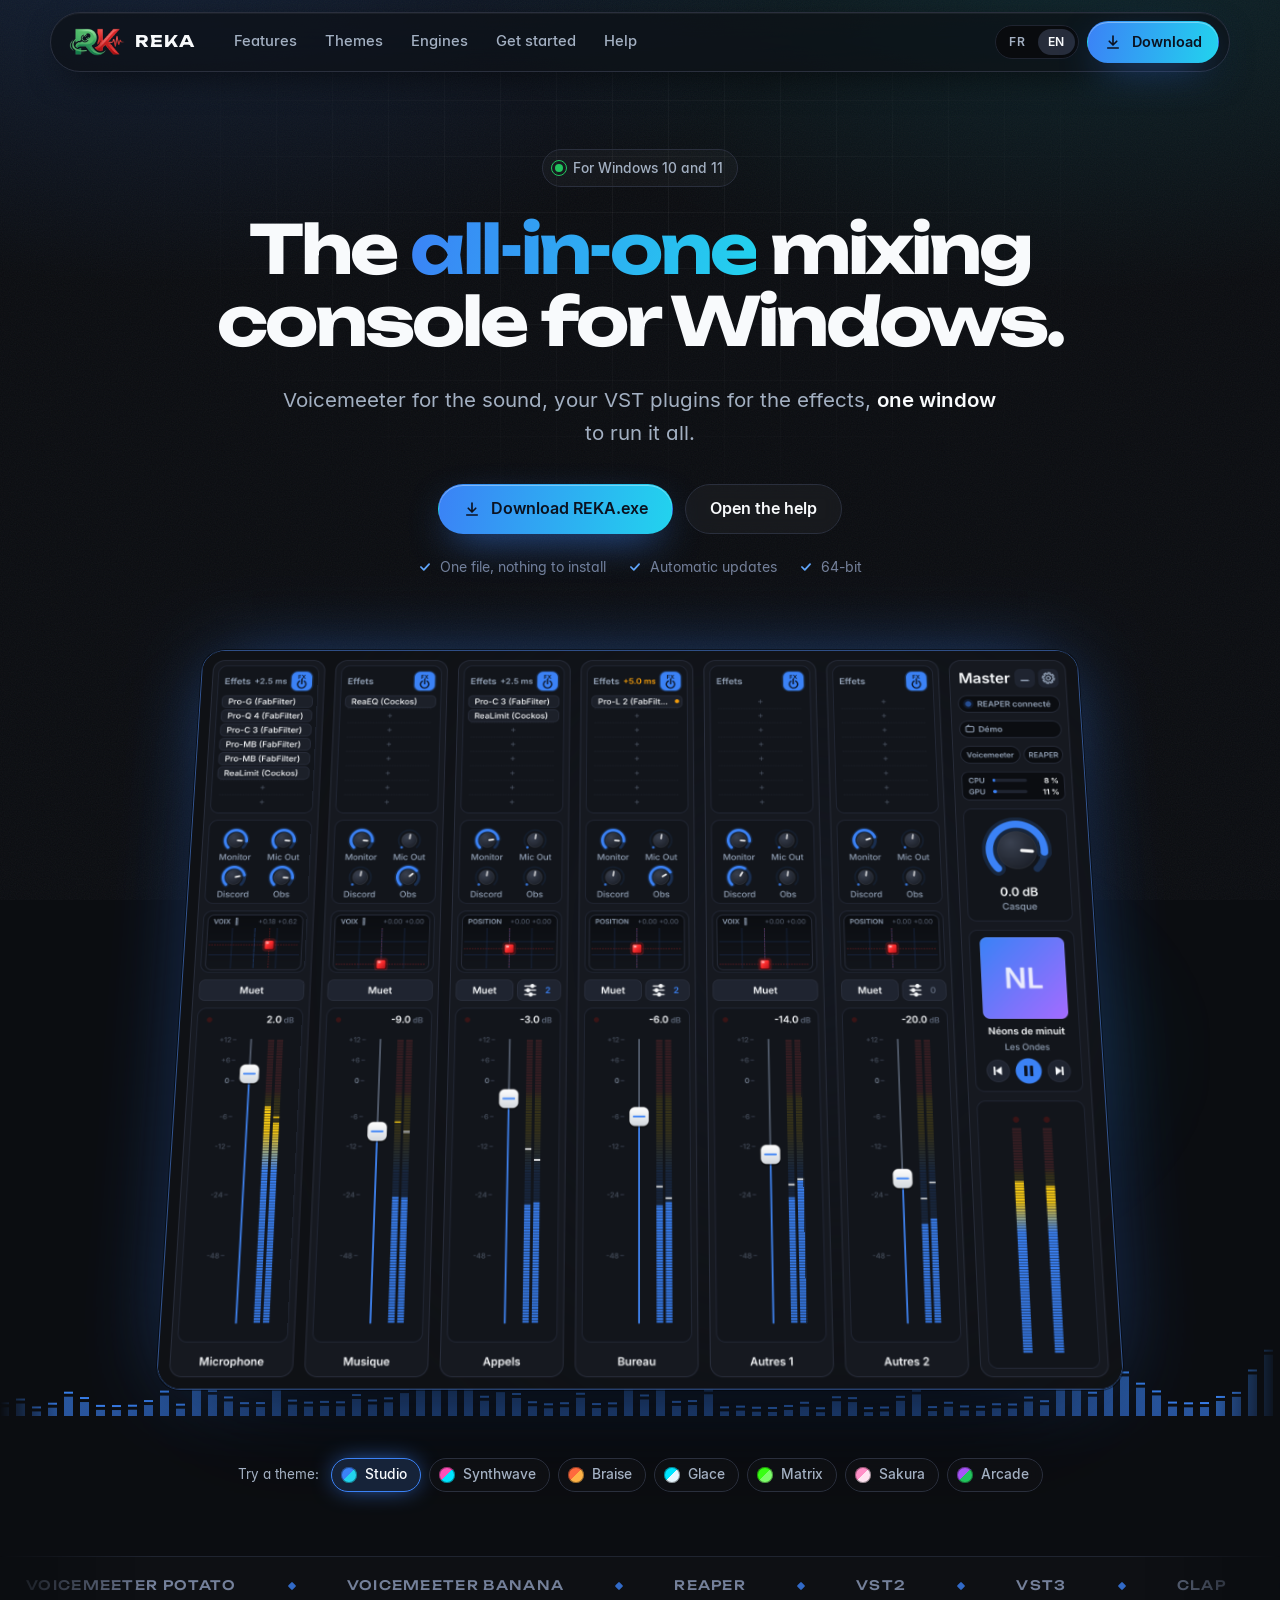
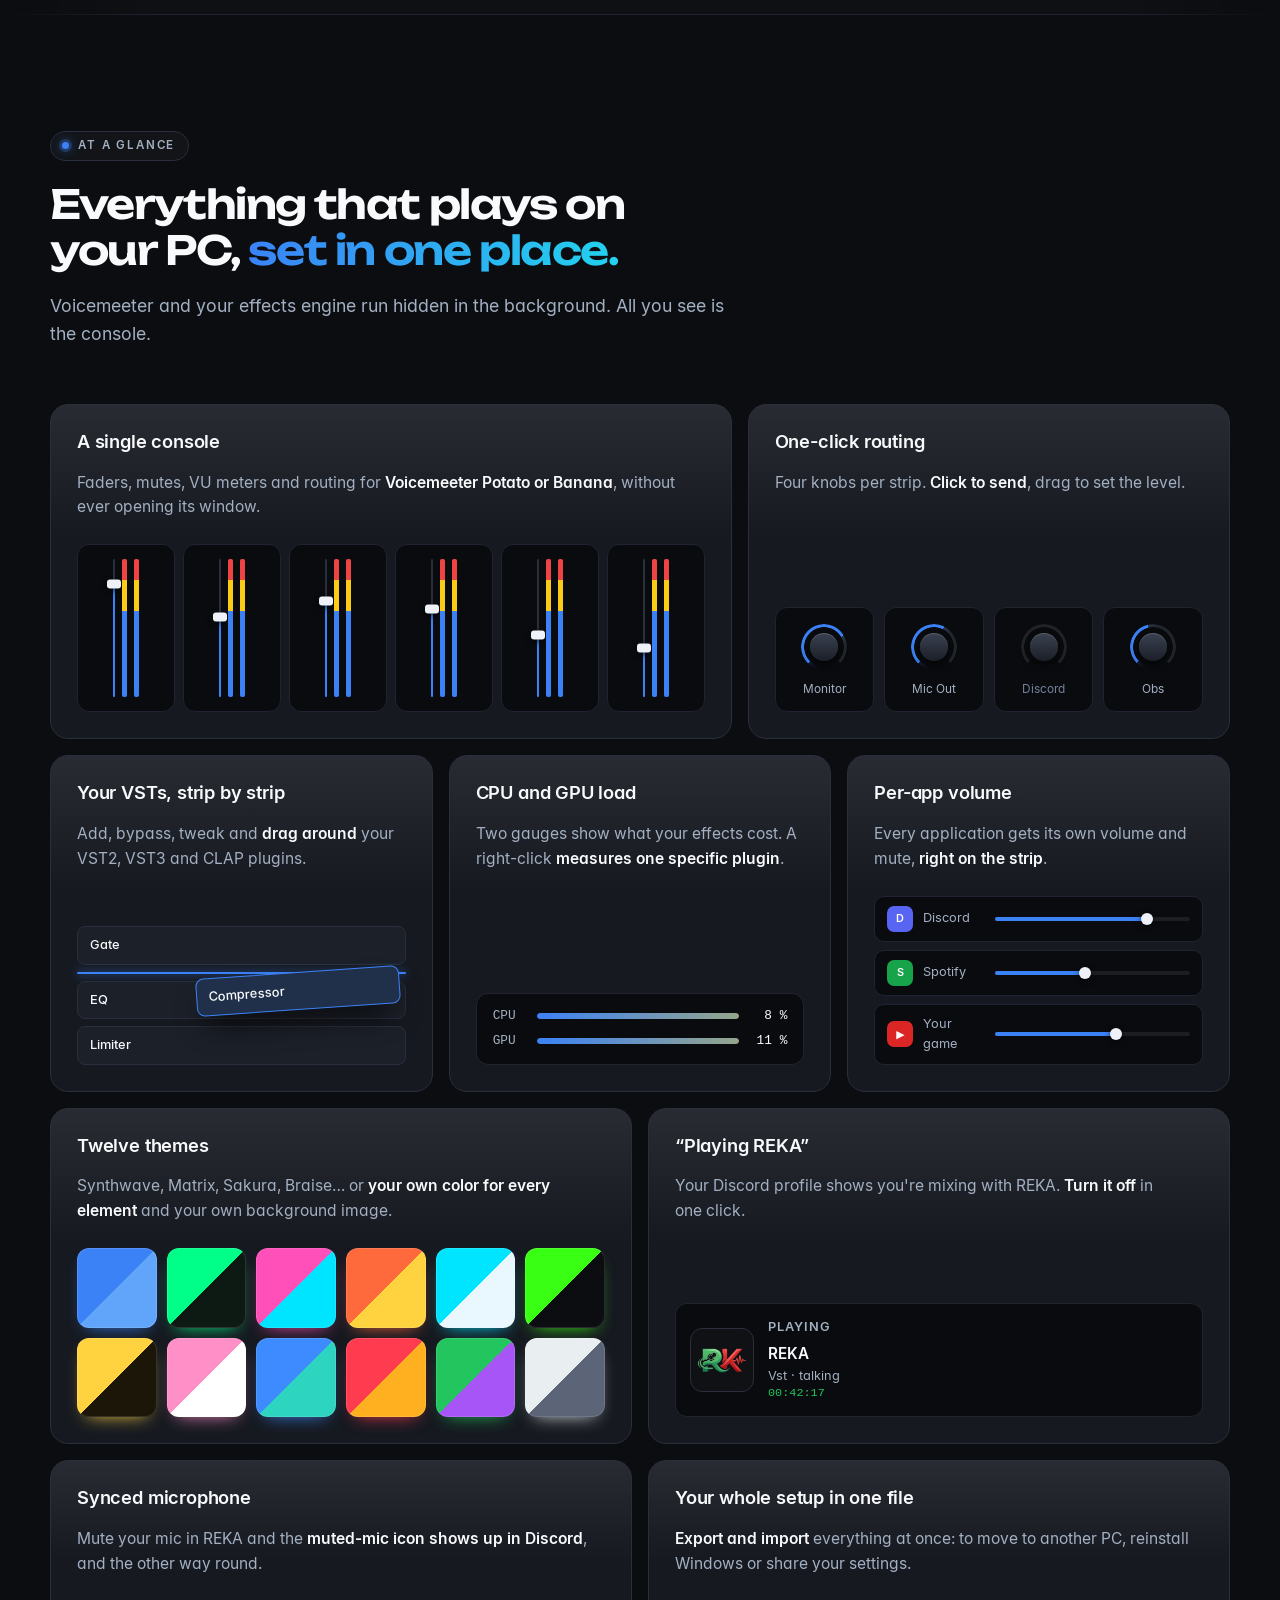
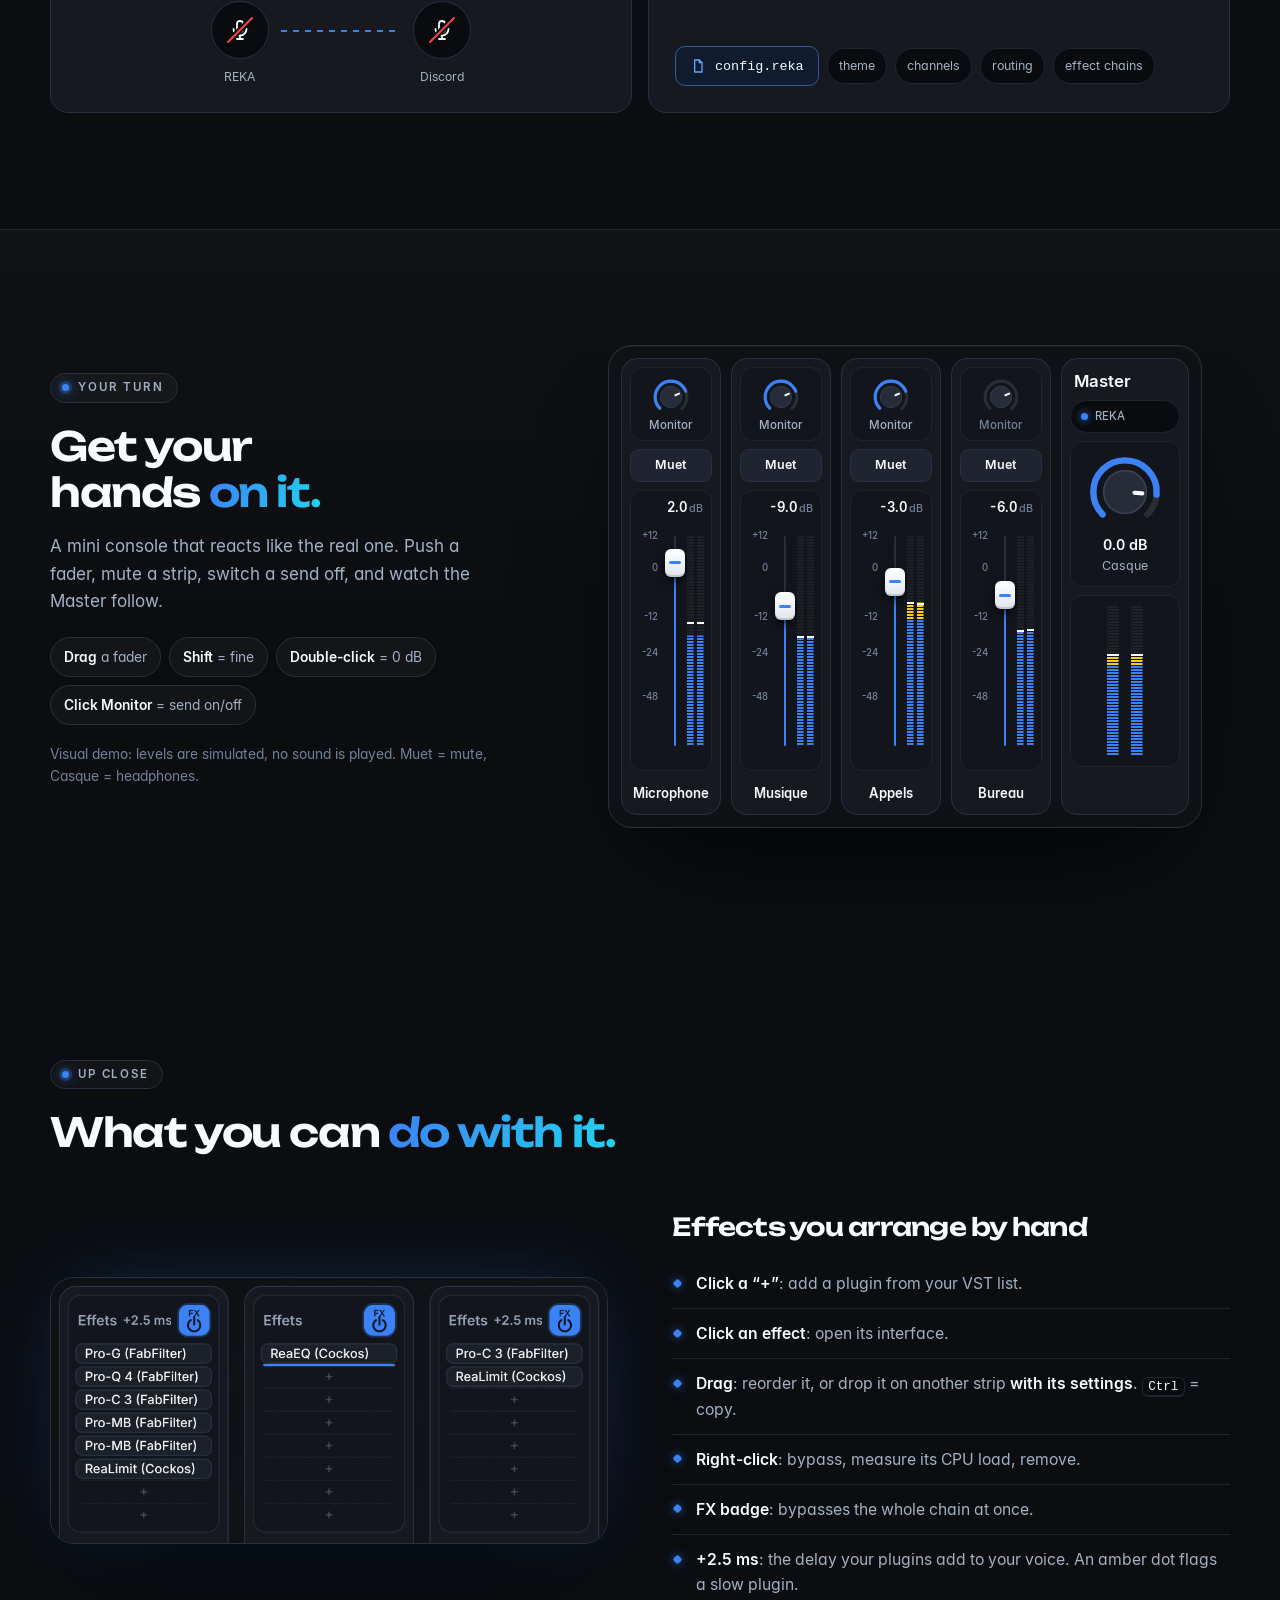
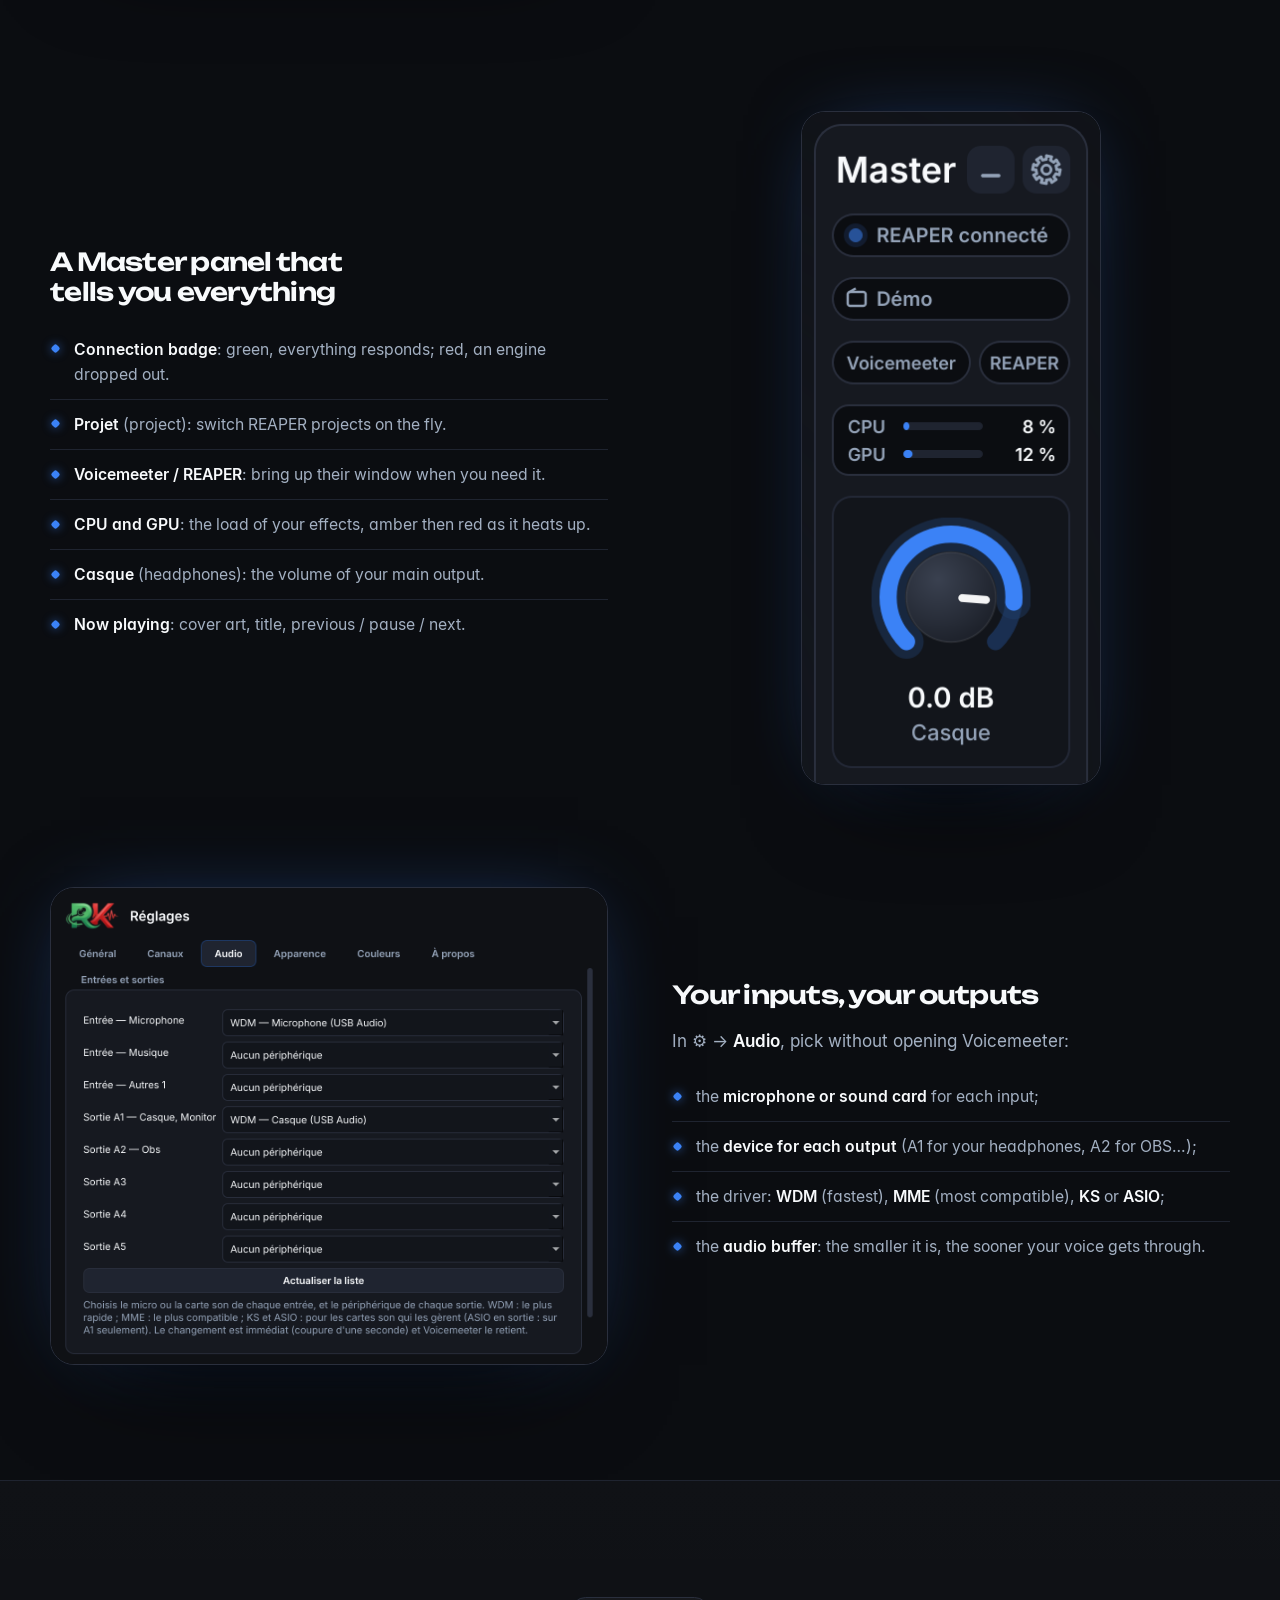
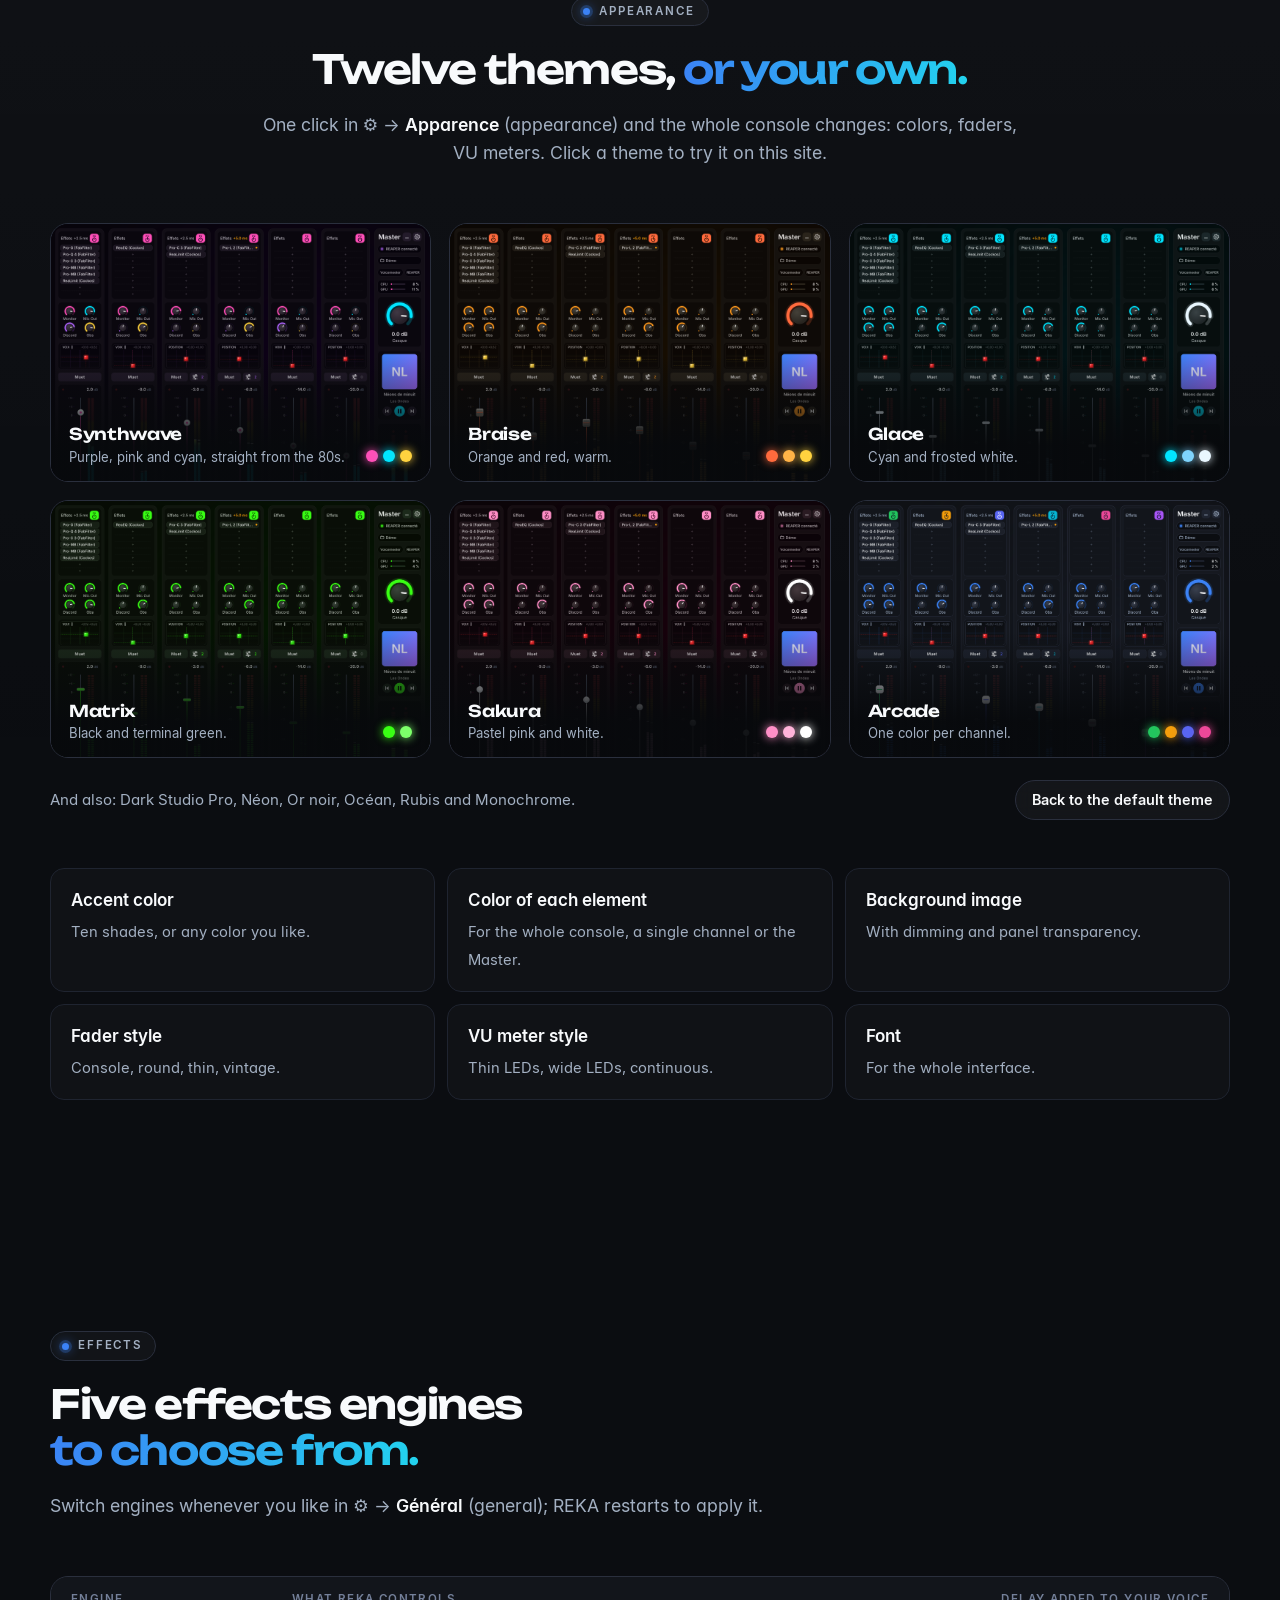
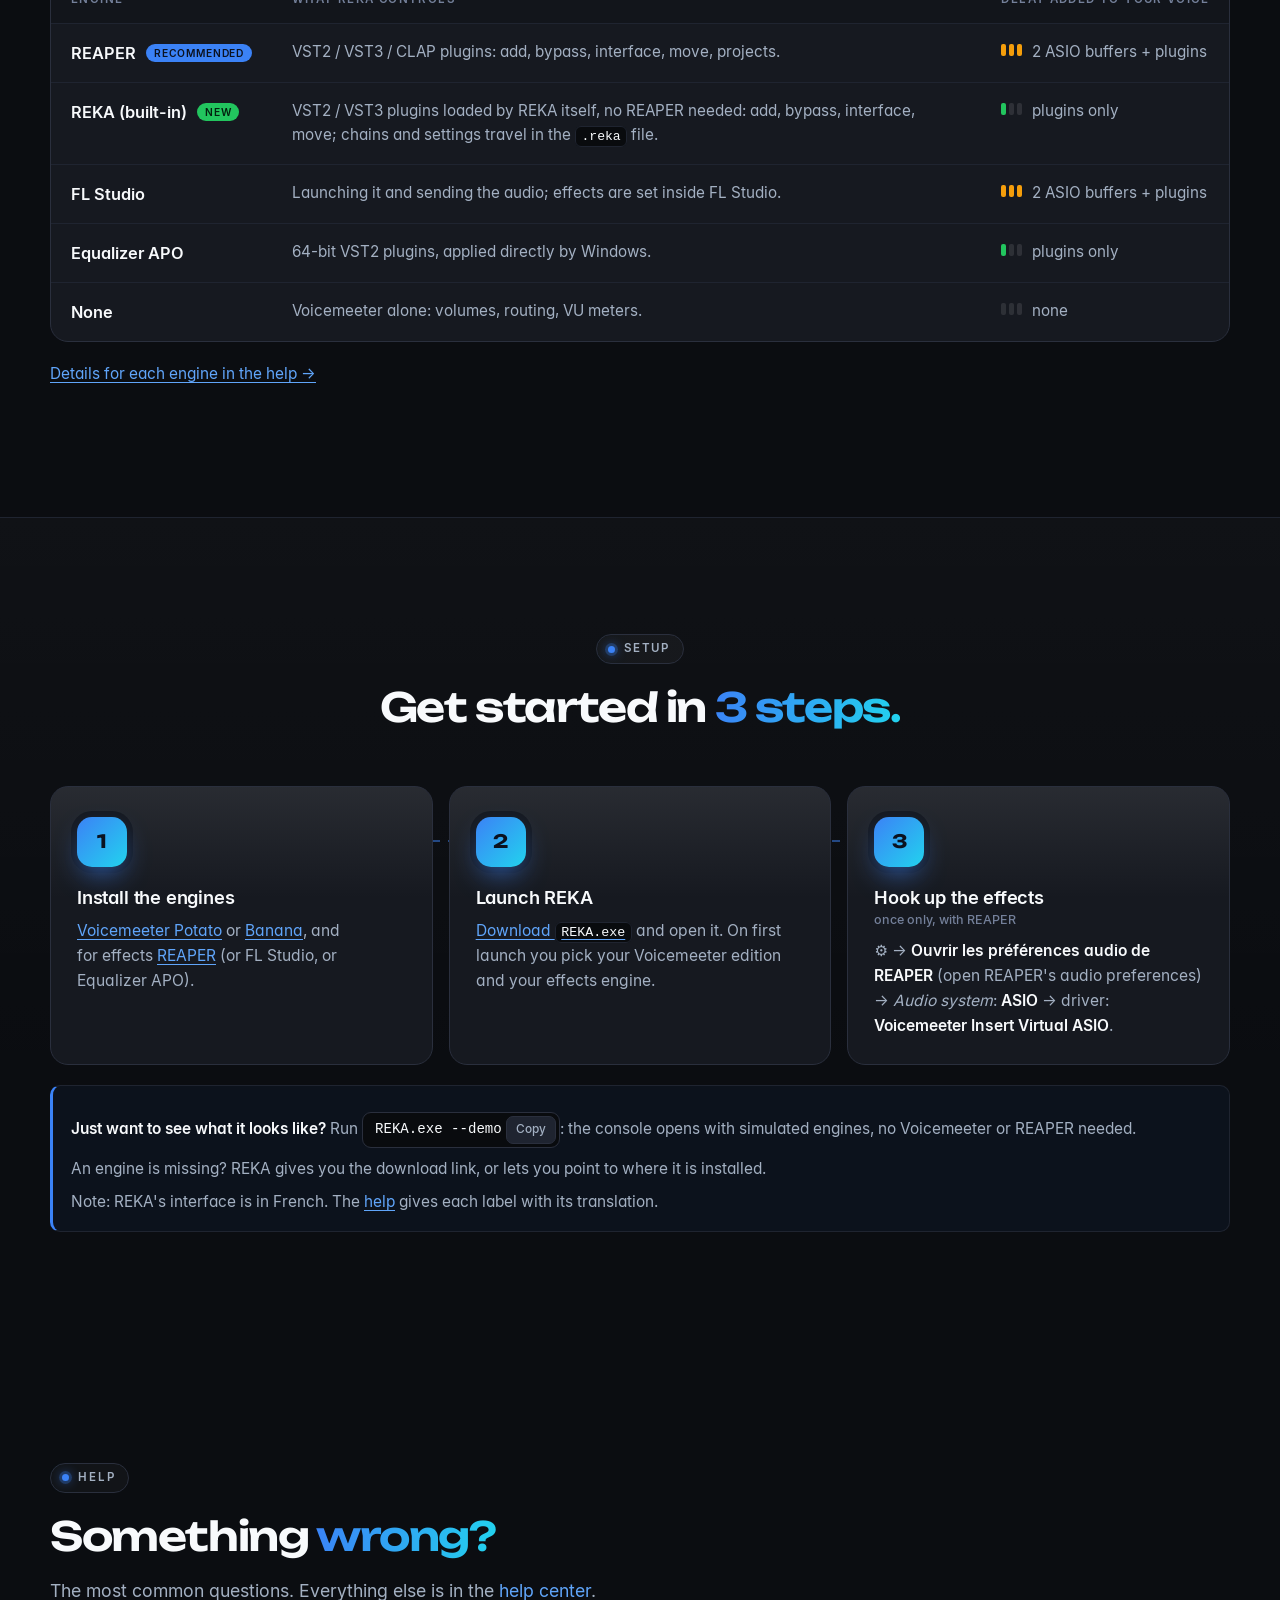
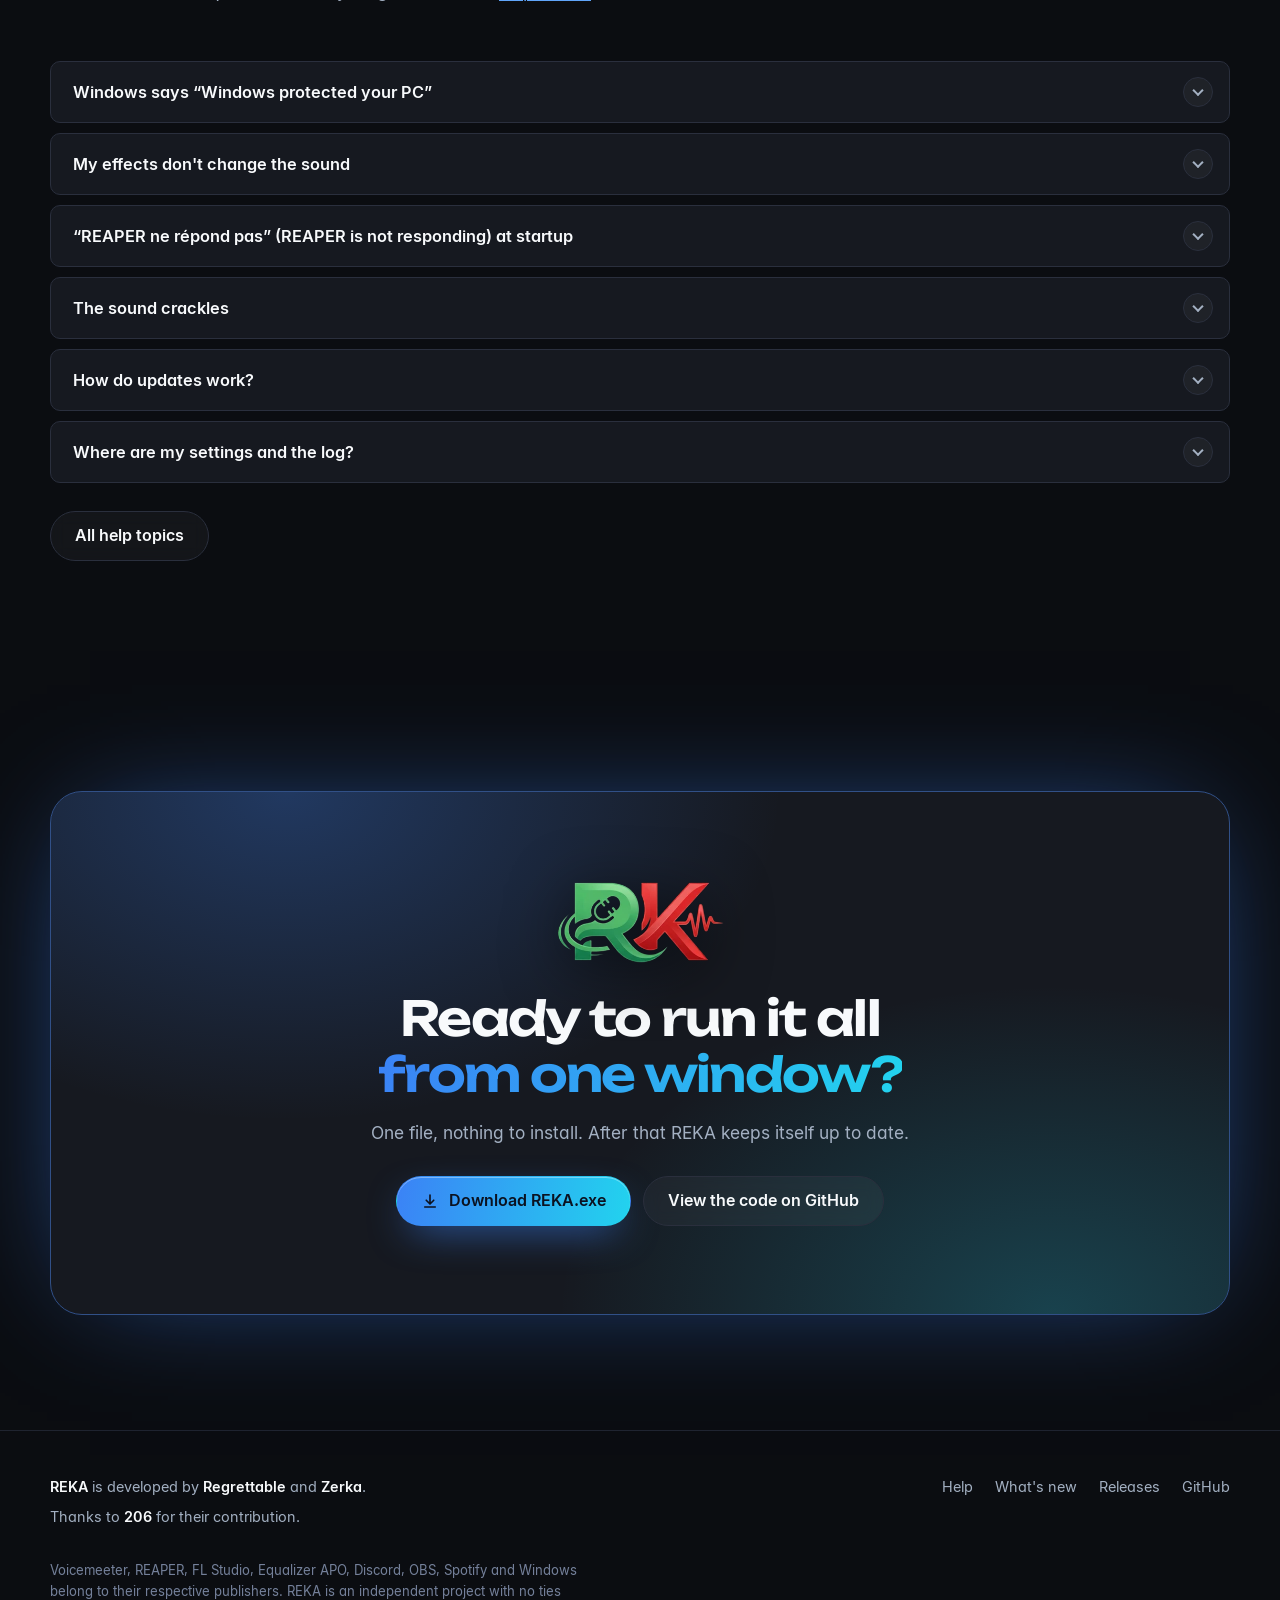
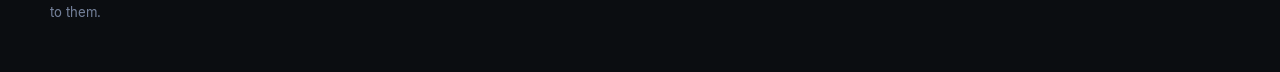
==== commit 5cfb33de: "Restyle the site: animated hero, bento features, interactive mini console - New look: Unbounded disp" ====
--- a/index.html
+++ b/index.html
@@ -8,7 +8,7 @@
   content="REKA pilote Voicemeeter et tes plugins VST depuis une seule fenêtre : faders, routing, effets par strip, volume par application, douze thèmes. Pour Windows 10 et 11."
   data-fr="REKA pilote Voicemeeter et tes plugins VST depuis une seule fenêtre : faders, routing, effets par strip, volume par application, douze thèmes. Pour Windows 10 et 11."
   data-en="REKA runs Voicemeeter and your VST plugins from a single window: faders, routing, per-strip effects, per-app volume, twelve themes. For Windows 10 and 11.">
-<meta name="theme-color" content="#0f1115">
+<meta name="theme-color" content="#0b0d11">
 <meta property="og:type" content="website">
 <meta property="og:title" content="REKA — La console de mixage tout-en-un pour Windows">
 <meta property="og:description" content="Voicemeeter pour le son, tes plugins VST pour les effets, une seule fenêtre pour tout piloter.">
@@ -17,11 +17,11 @@
 <link rel="icon" href="favicon.ico" sizes="any">
 <link rel="icon" type="image/png" href="assets/img/favicon.png">
 <link rel="apple-touch-icon" href="assets/img/apple-touch-icon.png">
-<link rel="preload" href="assets/fonts/Inter-SemiBold.woff2" as="font" type="font/woff2" crossorigin>
+<link rel="preload" href="assets/fonts/Unbounded-Variable.woff2" as="font" type="font/woff2" crossorigin>
 <link rel="preload" href="assets/fonts/Inter-Regular.woff2" as="font" type="font/woff2" crossorigin>
 <link rel="stylesheet" href="assets/css/style.css">
 <script>
-(function(){var d=document.documentElement,l=null,t=null;try{l=localStorage.getItem("reka-lang");t=localStorage.getItem("reka-theme")}catch(e){}var q=new URLSearchParams(location.search).get("lang");if(q==="en"||q==="fr")l=q;if(l!=="en"&&l!=="fr")l=(navigator.language||"fr").toLowerCase().indexOf("fr")===0?"fr":"en";d.setAttribute("data-lang",l);d.setAttribute("lang",l);if(t&&t!=="studio")d.setAttribute("data-theme",t)})();
+(function(){var d=document.documentElement,l=null,t=null;d.className+=" js";try{l=localStorage.getItem("reka-lang");t=localStorage.getItem("reka-theme")}catch(e){}var q=new URLSearchParams(location.search).get("lang");if(q==="en"||q==="fr")l=q;if(l!=="en"&&l!=="fr")l=(navigator.language||"fr").toLowerCase().indexOf("fr")===0?"fr":"en";d.setAttribute("data-lang",l);d.setAttribute("lang",l);if(t&&t!=="studio")d.setAttribute("data-theme",t)})();
 </script>
 </head>
 <body>
@@ -33,9 +33,6 @@
       <img src="assets/img/reka-mark-324.webp" alt="" width="56" height="28">
       <b>REKA</b>
     </a>
-    <button class="menu-toggle" type="button" aria-expanded="false" aria-controls="nav" aria-label="Menu">
-      <svg viewBox="0 0 24 24" fill="none" stroke="currentColor" stroke-width="2" stroke-linecap="round" aria-hidden="true"><path d="M4 7h16M4 12h16M4 17h16"/></svg>
-    </button>
     <nav class="nav" id="nav" aria-label="Navigation">
       <a href="#fonctions"><span lang="fr">Fonctions</span><span lang="en">Features</span></a>
       <a href="#themes"><span lang="fr">Thèmes</span><span lang="en">Themes</span></a>
@@ -49,9 +46,12 @@
         <button type="button" data-set-lang="en" aria-pressed="false">EN</button>
       </div>
       <a class="btn btn-primary btn-sm" href="https://github.com/1337133713377/reka/releases/latest/download/REKA.exe">
-        <svg viewBox="0 0 24 24" fill="none" stroke="currentColor" stroke-width="2" stroke-linecap="round" stroke-linejoin="round" aria-hidden="true"><path d="M12 4v11M7 11l5 5 5-5M5 20h14"/></svg>
+        <svg viewBox="0 0 24 24" fill="none" stroke="currentColor" stroke-width="2.2" stroke-linecap="round" stroke-linejoin="round" aria-hidden="true"><path d="M12 4v11M7 11l5 5 5-5M5 20h14"/></svg>
         <span lang="fr">Télécharger</span><span lang="en">Download</span>
       </a>
+      <button class="menu-toggle" type="button" aria-expanded="false" aria-controls="nav" aria-label="Menu">
+        <svg viewBox="0 0 24 24" fill="none" stroke="currentColor" stroke-width="2" stroke-linecap="round" aria-hidden="true"><path d="M4 8h16M4 16h16"/></svg>
+      </button>
     </div>
   </div>
 </header>
@@ -60,122 +60,219 @@
 
   <!-- Présentation -->
   <section class="hero" id="apercu">
-    <div class="wrap hero-grid">
-      <div>
-        <h1 lang="fr">La console de mixage <em>tout-en-un</em> pour Windows.</h1>
-        <h1 lang="en">The <em>all-in-one</em> mixing console for Windows.</h1>
-        <p class="lead" lang="fr">Voicemeeter pour le son, tes plugins VST pour les effets, <strong>une seule fenêtre</strong> pour tout piloter.</p>
-        <p class="lead" lang="en">Voicemeeter for the sound, your VST plugins for the effects, <strong>one window</strong> to run it all.</p>
-        <div class="cta">
-          <a class="btn btn-primary" href="https://github.com/1337133713377/reka/releases/latest/download/REKA.exe">
-            <svg viewBox="0 0 24 24" fill="none" stroke="currentColor" stroke-width="2" stroke-linecap="round" stroke-linejoin="round" aria-hidden="true"><path d="M12 4v11M7 11l5 5 5-5M5 20h14"/></svg>
-            <span lang="fr">Télécharger REKA.exe</span><span lang="en">Download REKA.exe</span>
-          </a>
-          <a class="btn btn-ghost" href="help.html">
-            <span lang="fr">Ouvrir l'aide</span><span lang="en">Open the help</span>
-          </a>
-        </div>
-        <div class="hero-meta">
-          <span lang="fr">Windows 10 et 11, 64 bits</span><span lang="en">Windows 10 and 11, 64-bit</span>
-          <span lang="fr">Un seul fichier, rien à installer</span><span lang="en">One file, nothing to install</span>
-          <span lang="fr">Mises à jour automatiques</span><span lang="en">Automatic updates</span>
-          <b class="version-tag" data-latest-version></b>
-        </div>
-      </div>
-
-      <div class="hero-shot">
-        <figure class="shot">
-          <button class="zoom" type="button" data-full="assets/img/console.webp" data-label-fr="Agrandir la capture de la console" data-label-en="Enlarge the console screenshot" aria-label="Agrandir la capture de la console">
-            <div class="stack" data-base="assets/img/console.webp">
-              <img class="top" src="assets/img/console-1034.webp"
-                   srcset="assets/img/console-1034.webp 1034w, assets/img/console.webp 2068w"
-                   sizes="(max-width: 1020px) 100vw, 660px" width="1034" height="860" fetchpriority="high"
-                   alt="La console REKA : six strips avec leurs effets, le routing, les faders, et le panneau Master"
-                   data-alt-fr="La console REKA : six strips avec leurs effets, le routing, les faders, et le panneau Master"
-                   data-alt-en="The REKA console: six strips with their effects, routing and faders, and the Master panel">
-            </div>
-          </button>
-        </figure>
+    <div class="wrap">
+      <div class="hero-badge reveal">
+        <i class="live"></i>
+        <span lang="fr">Pour Windows 10 et 11</span><span lang="en">For Windows 10 and 11</span>
+        <b class="version-tag" data-latest-version></b>
+      </div>
+      <h1 class="reveal" style="--delay:.06s" lang="fr">La console de mixage <em class="grad">tout-en-un</em> pour Windows.</h1>
+      <h1 class="reveal" style="--delay:.06s" lang="en">The <em class="grad">all-in-one</em> mixing console for Windows.</h1>
+      <p class="lead reveal" style="--delay:.12s" lang="fr">Voicemeeter pour le son, tes plugins VST pour les effets, <strong>une seule fenêtre</strong> pour tout piloter.</p>
+      <p class="lead reveal" style="--delay:.12s" lang="en">Voicemeeter for the sound, your VST plugins for the effects, <strong>one window</strong> to run it all.</p>
+      <div class="cta reveal" style="--delay:.18s">
+        <a class="btn btn-primary" href="https://github.com/1337133713377/reka/releases/latest/download/REKA.exe">
+          <svg viewBox="0 0 24 24" fill="none" stroke="currentColor" stroke-width="2.2" stroke-linecap="round" stroke-linejoin="round" aria-hidden="true"><path d="M12 4v11M7 11l5 5 5-5M5 20h14"/></svg>
+          <span lang="fr">Télécharger REKA.exe</span><span lang="en">Download REKA.exe</span>
+        </a>
+        <a class="btn btn-ghost" href="help.html"><span lang="fr">Ouvrir l'aide</span><span lang="en">Open the help</span></a>
+      </div>
+      <div class="hero-meta reveal" style="--delay:.24s">
+        <span lang="fr">Un seul fichier, rien à installer</span><span lang="en">One file, nothing to install</span>
+        <span lang="fr">Mises à jour automatiques</span><span lang="en">Automatic updates</span>
+        <span lang="fr">64 bits</span><span lang="en">64-bit</span>
+      </div>
+
+      <div class="hero-stage reveal" style="--delay:.3s">
+        <canvas class="spectrum" aria-hidden="true"></canvas>
+        <div class="hero-shot">
+          <figure class="shot">
+            <button class="zoom" type="button" data-full="assets/img/console.webp" data-label-fr="Agrandir la capture de la console" data-label-en="Enlarge the console screenshot" aria-label="Agrandir la capture de la console">
+              <div class="stack" data-base="assets/img/console.webp">
+                <img class="top" src="assets/img/console.webp" width="2068" height="1720" fetchpriority="high"
+                     alt="La console REKA : six strips avec leurs effets, le routing, les faders, et le panneau Master"
+                     data-alt-fr="La console REKA : six strips avec leurs effets, le routing, les faders, et le panneau Master"
+                     data-alt-en="The REKA console: six strips with their effects, routing and faders, and the Master panel">
+              </div>
+            </button>
+          </figure>
+        </div>
         <div class="themes-bar" role="radiogroup" aria-label="Thème" data-label-fr="Thème de la console" data-label-en="Console theme">
-          <span class="label"><span lang="fr">Essaie un thème :</span><span lang="en">Try a theme:</span></span>
-          <button class="theme-chip" type="button" role="radio" aria-checked="true" data-theme="studio" style="--c1:#3b82f6;--c2:#60a5fa"><i></i>Studio</button>
+          <span class="label"><span lang="fr">Essaie un thème :</span><span lang="en">Try a theme:</span></span>
+          <button class="theme-chip" type="button" role="radio" aria-checked="true" data-theme="studio" style="--c1:#3b82f6;--c2:#22d3ee"><i></i>Studio</button>
           <button class="theme-chip" type="button" role="radio" aria-checked="false" tabindex="-1" data-theme="synthwave" style="--c1:#ff4fb8;--c2:#00e5ff"><i></i>Synthwave</button>
           <button class="theme-chip" type="button" role="radio" aria-checked="false" tabindex="-1" data-theme="braise" style="--c1:#ff6a3d;--c2:#ffb347"><i></i>Braise</button>
           <button class="theme-chip" type="button" role="radio" aria-checked="false" tabindex="-1" data-theme="glace" style="--c1:#00e5ff;--c2:#e9f7ff"><i></i>Glace</button>
           <button class="theme-chip" type="button" role="radio" aria-checked="false" tabindex="-1" data-theme="matrix" style="--c1:#39ff14;--c2:#7dff6a"><i></i>Matrix</button>
           <button class="theme-chip" type="button" role="radio" aria-checked="false" tabindex="-1" data-theme="sakura" style="--c1:#ff8fc7;--c2:#ffe3f1"><i></i>Sakura</button>
-          <button class="theme-chip" type="button" role="radio" aria-checked="false" tabindex="-1" data-theme="arcade" style="--c1:#5865f2;--c2:#22c55e"><i></i>Arcade</button>
-        </div>
-      </div>
-    </div>
-  </section>
+          <button class="theme-chip" type="button" role="radio" aria-checked="false" tabindex="-1" data-theme="arcade" style="--c1:#a855f7;--c2:#22c55e"><i></i>Arcade</button>
+        </div>
+      </div>
+    </div>
+  </section>
+
+  <!-- Ce que REKA pilote -->
+  <div class="marquee">
+    <p class="visually-hidden"><span lang="fr">REKA fonctionne avec :</span><span lang="en">REKA works with:</span></p>
+    <div class="track">
+      <ul>
+        <li>Voicemeeter Potato</li><li>Voicemeeter Banana</li><li>REAPER</li><li>VST2</li><li>VST3</li><li>CLAP</li><li>FL Studio</li><li>Equalizer APO</li><li>Discord</li><li>OBS</li><li>Spotify</li>
+      </ul>
+      <ul aria-hidden="true">
+        <li>Voicemeeter Potato</li><li>Voicemeeter Banana</li><li>REAPER</li><li>VST2</li><li>VST3</li><li>CLAP</li><li>FL Studio</li><li>Equalizer APO</li><li>Discord</li><li>OBS</li><li>Spotify</li>
+      </ul>
+    </div>
+  </div>
 
   <!-- En bref -->
-  <section class="alt" id="fonctions">
-    <div class="wrap">
-      <div class="section-head">
+  <section id="fonctions">
+    <div class="wrap">
+      <div class="section-head reveal">
         <div class="eyebrow"><span lang="fr">En bref</span><span lang="en">At a glance</span></div>
-        <h2 lang="fr">Tout ce qui passe par ton PC, réglé au même endroit.</h2>
-        <h2 lang="en">Everything that plays on your PC, set in one place.</h2>
+        <h2 lang="fr">Tout ce qui passe par ton PC, <em class="grad">réglé au même endroit.</em></h2>
+        <h2 lang="en">Everything that plays on your PC, <em class="grad">set in one place.</em></h2>
         <p lang="fr">Voicemeeter et ton moteur d'effets tournent cachés en arrière-plan. Toi, tu ne vois que la console.</p>
         <p lang="en">Voicemeeter and your effects engine run hidden in the background. All you see is the console.</p>
       </div>
 
-      <div class="grid grid-3">
-        <article class="card feature">
-          <div class="ico"><svg viewBox="0 0 24 24" fill="none" stroke="currentColor" stroke-width="1.8" stroke-linecap="round" stroke-linejoin="round" aria-hidden="true"><path d="M6 4v6M6 14v6M12 4v2M12 10v10M18 4v9M18 17v3"/><rect x="4" y="10" width="4" height="4" rx="1"/><rect x="10" y="6" width="4" height="4" rx="1"/><rect x="16" y="13" width="4" height="4" rx="1"/></svg></div>
+      <div class="bento">
+        <article class="card b-7 reveal">
           <h3 lang="fr">Une seule console</h3><h3 lang="en">A single console</h3>
           <p lang="fr">Faders, mutes, VU-mètres et routing de <strong>Voicemeeter Potato ou Banana</strong>, sans jamais ouvrir sa fenêtre.</p>
           <p lang="en">Faders, mutes, VU meters and routing for <strong>Voicemeeter Potato or Banana</strong>, without ever opening its window.</p>
-        </article>
-        <article class="card feature">
-          <div class="ico"><svg viewBox="0 0 24 24" fill="none" stroke="currentColor" stroke-width="1.8" stroke-linecap="round" stroke-linejoin="round" aria-hidden="true"><path d="M9 3v5M15 3v5M6 8h12v3a6 6 0 0 1-12 0zM12 17v4"/></svg></div>
+          <div class="viz viz-strips" aria-hidden="true">
+            <div class="s"><i class="f" style="--p:18%"></i><i class="m" style="--d:1.3s"></i><i class="m" style="--d:1.5s;--dl:-.4s"></i></div>
+            <div class="s"><i class="f" style="--p:42%"></i><i class="m" style="--d:2.1s;--dl:-1s"></i><i class="m" style="--d:1.9s"></i></div>
+            <div class="s"><i class="f" style="--p:30%"></i><i class="m" style="--d:1.6s;--dl:-.7s"></i><i class="m" style="--d:1.8s;--dl:-.2s"></i></div>
+            <div class="s"><i class="f" style="--p:36%"></i><i class="m" style="--d:2.4s"></i><i class="m" style="--d:2.2s;--dl:-1.3s"></i></div>
+            <div class="s"><i class="f" style="--p:55%"></i><i class="m" style="--d:1.4s;--dl:-.9s"></i><i class="m" style="--d:1.7s"></i></div>
+            <div class="s"><i class="f" style="--p:64%"></i><i class="m" style="--d:2s;--dl:-.5s"></i><i class="m" style="--d:2.3s;--dl:-1.6s"></i></div>
+          </div>
+        </article>
+
+        <article class="card b-5 reveal" style="--delay:.08s">
+          <h3 lang="fr">Routing en un clic</h3><h3 lang="en">One-click routing</h3>
+          <p lang="fr">Quatre knobs par strip. <strong>Un clic pour envoyer</strong>, un glisser pour doser.</p>
+          <p lang="en">Four knobs per strip. <strong>Click to send</strong>, drag to set the level.</p>
+          <div class="viz viz-knobs" aria-hidden="true">
+            <div class="k"><b style="--v:.72"></b>Monitor</div>
+            <div class="k"><b style="--v:.6"></b>Mic Out</div>
+            <div class="k off"><b style="--v:0"></b>Discord</div>
+            <div class="k"><b style="--v:.45"></b>Obs</div>
+          </div>
+        </article>
+
+        <article class="card b-4 reveal">
           <h3 lang="fr">Tes VST, strip par strip</h3><h3 lang="en">Your VSTs, strip by strip</h3>
-          <p lang="fr">Ajoute, coupe, règle et <strong>déplace à la souris</strong> tes plugins VST2, VST3 et CLAP sur chaque entrée.</p>
-          <p lang="en">Add, bypass, tweak and <strong>drag around</strong> your VST2, VST3 and CLAP plugins on every input.</p>
-        </article>
-        <article class="card feature">
-          <div class="ico"><svg viewBox="0 0 24 24" fill="none" stroke="currentColor" stroke-width="1.8" stroke-linecap="round" stroke-linejoin="round" aria-hidden="true"><path d="M4 7h9a4 4 0 0 1 4 4v9M4 17h6"/><path d="m14 17 3 3 3-3"/></svg></div>
-          <h3 lang="fr">Routing en un clic</h3><h3 lang="en">One-click routing</h3>
-          <p lang="fr">Quatre knobs par strip : <strong>Monitor, Mic Out, Discord, Obs</strong>. Un clic pour envoyer, un glisser pour doser.</p>
-          <p lang="en">Four knobs per strip: <strong>Monitor, Mic Out, Discord, Obs</strong>. Click to send, drag to set the level.</p>
-        </article>
-        <article class="card feature">
-          <div class="ico"><svg viewBox="0 0 24 24" fill="none" stroke="currentColor" stroke-width="1.8" stroke-linecap="round" stroke-linejoin="round" aria-hidden="true"><path d="M4 16a8 8 0 1 1 16 0"/><path d="m12 16 4-6"/><path d="M4 20h16"/></svg></div>
+          <p lang="fr">Ajoute, coupe, règle et <strong>déplace à la souris</strong> tes plugins VST2, VST3 et CLAP.</p>
+          <p lang="en">Add, bypass, tweak and <strong>drag around</strong> your VST2, VST3 and CLAP plugins.</p>
+          <div class="viz viz-fx" aria-hidden="true">
+            <span>Gate</span><span class="line"></span><span>EQ</span><span>Limiter</span>
+            <span class="drag">Compressor</span>
+          </div>
+        </article>
+
+        <article class="card b-4 reveal" style="--delay:.08s">
           <h3 lang="fr">Charge CPU et GPU</h3><h3 lang="en">CPU and GPU load</h3>
           <p lang="fr">Deux jauges montrent ce que coûtent tes effets. Un clic droit <strong>mesure un plugin précis</strong>.</p>
           <p lang="en">Two gauges show what your effects cost. A right-click <strong>measures one specific plugin</strong>.</p>
-        </article>
-        <article class="card feature">
-          <div class="ico"><svg viewBox="0 0 24 24" fill="none" stroke="currentColor" stroke-width="1.8" stroke-linecap="round" stroke-linejoin="round" aria-hidden="true"><path d="M4 9.5h3l5-4v13l-5-4H4z"/><path d="M16 9a4 4 0 0 1 0 6M18.5 6.5a7.5 7.5 0 0 1 0 11"/></svg></div>
+          <div class="viz viz-load" aria-hidden="true">
+            <div>CPU <i style="--d:3.6s"></i><b>8 %</b></div>
+            <div>GPU <i style="--d:5s"></i><b>11 %</b></div>
+          </div>
+        </article>
+
+        <article class="card b-4 reveal" style="--delay:.16s">
           <h3 lang="fr">Volume par application</h3><h3 lang="en">Per-app volume</h3>
-          <p lang="fr">Discord, Spotify, ton jeu, ton navigateur : chacun son volume et son mute, <strong>depuis la strip</strong>.</p>
-          <p lang="en">Discord, Spotify, your game, your browser: each gets its own volume and mute, <strong>right on the strip</strong>.</p>
-        </article>
-        <article class="card feature">
-          <div class="ico"><svg viewBox="0 0 24 24" fill="none" stroke="currentColor" stroke-width="1.8" stroke-linecap="round" stroke-linejoin="round" aria-hidden="true"><path d="M12 3a9 9 0 1 0 0 18c1.3 0 2-.9 2-2 0-1.4-1-1.9 0-3 .8-.9 2-.8 3.3-.8A3.7 3.7 0 0 0 21 11.5C21 6.8 17 3 12 3z"/><circle cx="7.5" cy="11" r="1"/><circle cx="10.5" cy="7.5" r="1"/><circle cx="15" cy="7.5" r="1"/></svg></div>
+          <p lang="fr">Chaque application a son volume et son mute, <strong>depuis la strip</strong>.</p>
+          <p lang="en">Every application gets its own volume and mute, <strong>right on the strip</strong>.</p>
+          <div class="viz viz-apps" aria-hidden="true">
+            <div><b style="--c:#5865f2">D</b>Discord<i style="--v:78%"></i></div>
+            <div><b style="--c:#16a34a">S</b>Spotify<i style="--v:46%"></i></div>
+            <div><b style="--c:#dc2626">▶</b><span lang="fr">Ton jeu</span><span lang="en">Your game</span><i style="--v:62%"></i></div>
+          </div>
+        </article>
+
+        <article class="card b-6 reveal">
           <h3 lang="fr">Douze thèmes</h3><h3 lang="en">Twelve themes</h3>
           <p lang="fr">Synthwave, Matrix, Sakura, Braise… ou <strong>ta couleur pour chaque élément</strong> et ton image de fond.</p>
           <p lang="en">Synthwave, Matrix, Sakura, Braise… or <strong>your own color for every element</strong> and your own background image.</p>
-        </article>
-        <article class="card feature">
-          <div class="ico"><svg viewBox="0 0 24 24" fill="none" stroke="currentColor" stroke-width="1.8" stroke-linecap="round" stroke-linejoin="round" aria-hidden="true"><rect x="2.5" y="7.5" width="19" height="10" rx="5"/><path d="M7 11v3M5.5 12.5h3M15.5 13.5h.01M18 11.5h.01"/></svg></div>
-          <h3 lang="fr">« Joue à REKA »</h3><h3 lang="en">“Playing REKA”</h3>
+          <div class="viz viz-swatches" aria-hidden="true">
+            <i style="--a:#3b82f6;--b:#60a5fa"></i><i style="--a:#00ff88;--b:#0d1a14"></i><i style="--a:#ff4fb8;--b:#00e5ff"></i><i style="--a:#ff6a3d;--b:#ffd23f"></i><i style="--a:#00e5ff;--b:#e9f7ff"></i><i style="--a:#39ff14;--b:#0b0d11"></i>
+            <i style="--a:#ffd23f;--b:#1b1608"></i><i style="--a:#ff8fc7;--b:#ffffff"></i><i style="--a:#3d8bff;--b:#2dd4bf"></i><i style="--a:#ff3b4f;--b:#ffb020"></i><i style="--a:#22c55e;--b:#a855f7"></i><i style="--a:#e9eef0;--b:#5b6577"></i>
+          </div>
+        </article>
+
+        <article class="card b-6 reveal" style="--delay:.08s">
+          <h3 lang="fr">« Joue à REKA »</h3><h3 lang="en">“Playing REKA”</h3>
           <p lang="fr">Ton profil Discord montre que tu mixes avec REKA. <strong>Désactivable</strong> en un clic.</p>
           <p lang="en">Your Discord profile shows you're mixing with REKA. <strong>Turn it off</strong> in one click.</p>
-        </article>
-        <article class="card feature">
-          <div class="ico"><svg viewBox="0 0 24 24" fill="none" stroke="currentColor" stroke-width="1.8" stroke-linecap="round" stroke-linejoin="round" aria-hidden="true"><rect x="9" y="3" width="6" height="11" rx="3"/><path d="M5.5 11a6.5 6.5 0 0 0 13 0M12 17.5V21M9 21h6"/></svg></div>
+          <div class="viz viz-presence" aria-hidden="true">
+            <div class="art"><img src="assets/img/reka-mark-324.webp" alt="" width="50" height="25" loading="lazy"></div>
+            <div>
+              <small><span lang="fr">Joue à</span><span lang="en">Playing</span></small>
+              <b>REKA</b>
+              <span>Vst · talking</span>
+              <span class="time">00:42:17</span>
+            </div>
+          </div>
+        </article>
+
+        <article class="card b-6 reveal">
           <h3 lang="fr">Micro synchronisé</h3><h3 lang="en">Synced microphone</h3>
-          <p lang="fr">Coupe ton micro dans REKA : le <strong>micro barré s'affiche dans Discord</strong>, et l'inverse.</p>
+          <p lang="fr">Coupe ton micro dans REKA : le <strong>micro barré s'affiche dans Discord</strong>, et l'inverse.</p>
           <p lang="en">Mute your mic in REKA and the <strong>muted-mic icon shows up in Discord</strong>, and the other way round.</p>
-        </article>
-        <article class="card feature">
-          <div class="ico"><svg viewBox="0 0 24 24" fill="none" stroke="currentColor" stroke-width="1.8" stroke-linecap="round" stroke-linejoin="round" aria-hidden="true"><path d="M7 3h7l4 4v14H7z"/><path d="M14 3v4h4M10 13h5M10 17h5"/></svg></div>
+          <div class="viz viz-sync" aria-hidden="true">
+            <div class="node"><b><svg viewBox="0 0 24 24" fill="none" stroke="currentColor" stroke-width="1.8" stroke-linecap="round" stroke-linejoin="round"><rect x="9" y="3" width="6" height="11" rx="3"/><path d="M5.5 11a6.5 6.5 0 0 0 13 0M12 17.5V21M9 21h6"/></svg></b>REKA</div>
+            <i class="wire"></i>
+            <div class="node"><b><svg viewBox="0 0 24 24" fill="none" stroke="currentColor" stroke-width="1.8" stroke-linecap="round" stroke-linejoin="round"><rect x="9" y="3" width="6" height="11" rx="3"/><path d="M5.5 11a6.5 6.5 0 0 0 13 0M12 17.5V21M9 21h6"/></svg></b>Discord</div>
+          </div>
+        </article>
+
+        <article class="card b-6 reveal" style="--delay:.08s">
           <h3 lang="fr">Toute ta config dans un fichier</h3><h3 lang="en">Your whole setup in one file</h3>
-          <p lang="fr"><strong>Exporte et importe</strong> thème, canaux, routing et chaînes d'effets : un seul fichier <code>.reka</code>.</p>
-          <p lang="en"><strong>Export and import</strong> theme, channels, routing and effect chains: a single <code>.reka</code> file.</p>
-        </article>
+          <p lang="fr"><strong>Exporte et importe</strong> tout d'un coup : pour changer de PC, réinstaller Windows ou partager tes réglages.</p>
+          <p lang="en"><strong>Export and import</strong> everything at once: to move to another PC, reinstall Windows or share your settings.</p>
+          <div class="viz viz-file" aria-hidden="true">
+            <b class="file"><svg viewBox="0 0 24 24" fill="none" stroke="currentColor" stroke-width="2" stroke-linecap="round" stroke-linejoin="round"><path d="M7 3h7l4 4v14H7z"/><path d="M14 3v4h4"/></svg>config.reka</b>
+            <span lang="fr">thème</span><span lang="en">theme</span>
+            <span lang="fr">canaux</span><span lang="en">channels</span>
+            <span>routing</span>
+            <span lang="fr">chaînes d'effets</span><span lang="en">effect chains</span>
+          </div>
+        </article>
+      </div>
+    </div>
+  </section>
+
+  <!-- Mini-console -->
+  <section class="alt try js-only" id="essai">
+    <div class="wrap">
+      <div class="split">
+        <div class="reveal">
+          <div class="eyebrow"><span lang="fr">À toi de jouer</span><span lang="en">Your turn</span></div>
+          <h2 lang="fr">Pose les mains <em class="grad">dessus.</em></h2>
+          <h2 lang="en">Get your hands <em class="grad">on it.</em></h2>
+          <p lang="fr" style="margin-top:18px">Une mini-console qui réagit comme la vraie. Monte un fader, coupe une strip, éteins un envoi, et regarde le Master suivre.</p>
+          <p lang="en" style="margin-top:18px">A mini console that reacts like the real one. Push a fader, mute a strip, switch a send off, and watch the Master follow.</p>
+          <ul class="mc-hint" lang="fr">
+            <li><b>Glisser</b> un fader</li>
+            <li><b>Maj</b> = précis</li>
+            <li><b>Double-clic</b> = 0 dB</li>
+            <li><b>Clic sur Monitor</b> = envoi on/off</li>
+          </ul>
+          <ul class="mc-hint" lang="en">
+            <li><b>Drag</b> a fader</li>
+            <li><b>Shift</b> = fine</li>
+            <li><b>Double-click</b> = 0 dB</li>
+            <li><b>Click Monitor</b> = send on/off</li>
+          </ul>
+          <p lang="fr" style="margin-top:18px;font-size:.86rem;color:var(--muted)">Démonstration visuelle : les niveaux sont simulés, aucun son n'est joué.</p>
+          <p lang="en" style="margin-top:18px;font-size:.86rem;color:var(--muted)">Visual demo: levels are simulated, no sound is played. Muet = mute, Casque = headphones.</p>
+        </div>
+        <div class="mc-wrap reveal" style="--delay:.1s">
+          <div class="mc" data-mini-console role="group" aria-label="Mini-console"></div>
+        </div>
       </div>
     </div>
   </section>
@@ -183,14 +280,14 @@
   <!-- Dans le détail -->
   <section id="console">
     <div class="wrap">
-      <div class="section-head">
+      <div class="section-head reveal">
         <div class="eyebrow"><span lang="fr">Dans le détail</span><span lang="en">Up close</span></div>
-        <h2 lang="fr">Ce que tu peux faire avec.</h2>
-        <h2 lang="en">What you can do with it.</h2>
+        <h2 lang="fr">Ce que tu peux <em class="grad">faire avec.</em></h2>
+        <h2 lang="en">What you can <em class="grad">do with it.</em></h2>
       </div>
 
       <div class="split">
-        <figure class="shot">
+        <figure class="shot reveal">
           <button class="zoom" type="button" aria-label="Agrandir" data-label-fr="Agrandir la capture" data-label-en="Enlarge the screenshot">
             <img src="assets/img/effets.webp" width="870" height="414" loading="lazy"
                  alt="Zone d'effets de trois strips, avec le trait d'insertion pendant un glisser"
@@ -198,16 +295,16 @@
                  data-alt-en="Effects area of three strips, showing the insertion line while dragging a plugin">
           </button>
         </figure>
-        <div>
+        <div class="reveal" style="--delay:.1s">
           <h3 lang="fr">Des effets que tu ranges à la main</h3>
           <h3 lang="en">Effects you arrange by hand</h3>
           <ul lang="fr">
-            <li><strong>Clic sur « + »</strong> : ajoute un plugin depuis la liste de tes VST.</li>
-            <li><strong>Clic sur un effet</strong> : ouvre son interface.</li>
-            <li><strong>Glisser</strong> : change son ordre, ou envoie-le sur une autre strip <strong>avec ses réglages</strong>. <kbd>Ctrl</kbd> = copier.</li>
-            <li><strong>Clic droit</strong> : bypass, mesure de sa charge CPU, suppression.</li>
-            <li><strong>Badge FX</strong> : coupe toute la chaîne d'un coup.</li>
-            <li><strong>+2.5 ms</strong> : le délai que les plugins ajoutent à ta voix. Un point ambre signale un plugin lent.</li>
+            <li><strong>Clic sur « + »</strong> : ajoute un plugin depuis la liste de tes VST.</li>
+            <li><strong>Clic sur un effet</strong> : ouvre son interface.</li>
+            <li><strong>Glisser</strong> : change son ordre, ou envoie-le sur une autre strip <strong>avec ses réglages</strong>. <kbd>Ctrl</kbd> = copier.</li>
+            <li><strong>Clic droit</strong> : bypass, mesure de sa charge CPU, suppression.</li>
+            <li><strong>Badge FX</strong> : coupe toute la chaîne d'un coup.</li>
+            <li><strong>+2.5 ms</strong> : le délai que les plugins ajoutent à ta voix. Un point ambre signale un plugin lent.</li>
           </ul>
           <ul lang="en">
             <li><strong>Click a “+”</strong>: add a plugin from your VST list.</li>
@@ -221,7 +318,7 @@
       </div>
 
       <div class="split reverse">
-        <figure class="shot shot-narrow">
+        <figure class="shot shot-narrow reveal">
           <button class="zoom" type="button" aria-label="Agrandir" data-label-fr="Agrandir la capture" data-label-en="Enlarge the screenshot">
             <img src="assets/img/master.webp" width="300" height="676" loading="lazy"
                  alt="Le haut du Master : connexion, projet, moteurs, jauges CPU et GPU, knob du casque"
@@ -229,16 +326,16 @@
                  data-alt-en="Top of the Master panel: connection badge, project, engines, CPU and GPU gauges, headphone knob">
           </button>
         </figure>
-        <div>
+        <div class="reveal" style="--delay:.1s">
           <h3 lang="fr">Un Master qui dit tout</h3>
           <h3 lang="en">A Master panel that tells you everything</h3>
           <ul lang="fr">
-            <li><strong>Badge de connexion</strong> : vert, tout répond ; rouge, un moteur a décroché.</li>
-            <li><strong>Projet</strong> : change de projet REAPER à chaud.</li>
-            <li><strong>Voicemeeter / REAPER</strong> : affiche leur fenêtre si tu en as besoin.</li>
-            <li><strong>CPU et GPU</strong> : la charge de tes effets, en ambre puis en rouge quand ça chauffe.</li>
-            <li><strong>Casque</strong> : le volume de ta sortie principale.</li>
-            <li><strong>Musique en cours</strong> : pochette, titre, précédent / pause / suivant.</li>
+            <li><strong>Badge de connexion</strong> : vert, tout répond ; rouge, un moteur a décroché.</li>
+            <li><strong>Projet</strong> : change de projet REAPER à chaud.</li>
+            <li><strong>Voicemeeter / REAPER</strong> : affiche leur fenêtre si tu en as besoin.</li>
+            <li><strong>CPU et GPU</strong> : la charge de tes effets, en ambre puis en rouge quand ça chauffe.</li>
+            <li><strong>Casque</strong> : le volume de ta sortie principale.</li>
+            <li><strong>Musique en cours</strong> : pochette, titre, précédent / pause / suivant.</li>
           </ul>
           <ul lang="en">
             <li><strong>Connection badge</strong>: green, everything responds; red, an engine dropped out.</li>
@@ -252,7 +349,7 @@
       </div>
 
       <div class="split">
-        <figure class="shot">
+        <figure class="shot reveal">
           <button class="zoom" type="button" aria-label="Agrandir" data-label-fr="Agrandir la capture" data-label-en="Enlarge the screenshot">
             <img src="assets/img/reglages-audio.webp" width="1240" height="1060" loading="lazy"
                  alt="Réglages, onglet Audio : le périphérique de chaque entrée et de chaque sortie"
@@ -260,16 +357,16 @@
                  data-alt-en="Settings, Audio tab: the device for each input and each output">
           </button>
         </figure>
-        <div>
+        <div class="reveal" style="--delay:.1s">
           <h3 lang="fr">Tes entrées, tes sorties</h3>
           <h3 lang="en">Your inputs, your outputs</h3>
-          <p lang="fr">Dans ⚙ → <strong>Audio</strong>, choisis sans ouvrir Voicemeeter :</p>
+          <p lang="fr">Dans ⚙ → <strong>Audio</strong>, choisis sans ouvrir Voicemeeter :</p>
           <p lang="en">In ⚙ → <strong>Audio</strong>, pick without opening Voicemeeter:</p>
           <ul lang="fr">
-            <li>le <strong>micro ou la carte son</strong> de chaque entrée ;</li>
-            <li>le <strong>périphérique de chaque sortie</strong> (A1 pour ton casque, A2 pour OBS…) ;</li>
-            <li>le pilote : <strong>WDM</strong> (le plus rapide), <strong>MME</strong> (le plus compatible), <strong>KS</strong> ou <strong>ASIO</strong> ;</li>
-            <li>le <strong>tampon audio</strong> : plus il est petit, plus ta voix arrive vite.</li>
+            <li>le <strong>micro ou la carte son</strong> de chaque entrée ;</li>
+            <li>le <strong>périphérique de chaque sortie</strong> (A1 pour ton casque, A2 pour OBS…) ;</li>
+            <li>le pilote : <strong>WDM</strong> (le plus rapide), <strong>MME</strong> (le plus compatible), <strong>KS</strong> ou <strong>ASIO</strong> ;</li>
+            <li>le <strong>tampon audio</strong> : plus il est petit, plus ta voix arrive vite.</li>
           </ul>
           <ul lang="en">
             <li>the <strong>microphone or sound card</strong> for each input;</li>
@@ -285,39 +382,60 @@
   <!-- Thèmes -->
   <section class="alt" id="themes">
     <div class="wrap">
-      <div class="split">
-        <div>
-          <div class="eyebrow"><span lang="fr">Apparence</span><span lang="en">Appearance</span></div>
-          <h2 lang="fr">Douze thèmes, ou le tien.</h2>
-          <h2 lang="en">Twelve themes, or your own.</h2>
-          <p lang="fr" style="margin-top:16px">Un clic dans ⚙ → <strong>Apparence</strong> et toute la console change : couleurs, faders, VU-mètres. Les pastilles sous la capture en haut de page te montrent six d'entre eux.</p>
-          <p lang="en" style="margin-top:16px">One click in ⚙ → <strong>Apparence</strong> (appearance) and the whole console changes: colors, faders, VU meters. The chips under the screenshot at the top of this page show six of them.</p>
-          <p class="num" style="color:var(--text-2);font-size:.86rem;line-height:1.9">Dark Studio Pro · Néon · Synthwave · Braise · Glace · Matrix · Or noir · Sakura · Océan · Rubis · Arcade · Monochrome</p>
-          <ul lang="fr">
-            <li><strong>Couleur d'accent</strong> : dix teintes, ou n'importe quelle couleur.</li>
-            <li><strong>Couleur de chaque élément</strong> : knob, fader, VU-mètre, bouton… pour toute la console, un seul canal ou le Master.</li>
-            <li><strong>Image d'arrière-plan</strong>, avec assombrissement et transparence des panneaux.</li>
-            <li><strong>Style des faders</strong> : console, rond, fin, vintage.</li>
-            <li><strong>Style des VU-mètres</strong> : LED fines, LED larges, continu.</li>
-            <li><strong>Police</strong> de toute l'interface.</li>
-          </ul>
-          <ul lang="en">
-            <li><strong>Accent color</strong>: ten shades, or any color you like.</li>
-            <li><strong>Color of each element</strong>: knob, fader, VU meter, button… for the whole console, a single channel or the Master.</li>
-            <li><strong>Background image</strong>, with dimming and panel transparency.</li>
-            <li><strong>Fader style</strong>: console, round, thin, vintage.</li>
-            <li><strong>VU meter style</strong>: thin LEDs, wide LEDs, continuous.</li>
-            <li><strong>Font</strong> for the whole interface.</li>
-          </ul>
-        </div>
-        <figure class="shot" style="max-width:520px;margin-inline:auto">
-          <button class="zoom" type="button" aria-label="Agrandir" data-label-fr="Agrandir la capture" data-label-en="Enlarge the screenshot">
-            <img src="assets/img/reglages-themes.webp" width="1240" height="1520" loading="lazy"
-                 alt="Réglages, onglet Apparence : les douze thèmes prédéfinis"
-                 data-alt-fr="Réglages, onglet Apparence : les douze thèmes prédéfinis"
-                 data-alt-en="Settings, Appearance tab: the twelve built-in themes">
-          </button>
-        </figure>
+      <div class="section-head center reveal">
+        <div class="eyebrow"><span lang="fr">Apparence</span><span lang="en">Appearance</span></div>
+        <h2 lang="fr">Douze thèmes, <em class="grad">ou le tien.</em></h2>
+        <h2 lang="en">Twelve themes, <em class="grad">or your own.</em></h2>
+        <p lang="fr">Un clic dans ⚙ → <strong>Apparence</strong> et toute la console change : couleurs, faders, VU-mètres. Clique sur un thème pour l'essayer sur ce site.</p>
+        <p lang="en">One click in ⚙ → <strong>Apparence</strong> (appearance) and the whole console changes: colors, faders, VU meters. Click a theme to try it on this site.</p>
+      </div>
+
+      <div class="theme-wall">
+        <button class="theme-card reveal" type="button" data-pick="synthwave" aria-pressed="false" style="--c1:#ff4fb8">
+          <img src="assets/img/theme-synthwave.webp" width="1034" height="860" loading="lazy" alt="">
+          <span class="on"><span lang="fr">Actif</span><span lang="en">Active</span></span>
+          <span class="meta"><span><b>Synthwave</b><span lang="fr">Violet, rose et cyan, années 80.</span><span lang="en">Purple, pink and cyan, straight from the 80s.</span></span><span class="dots"><i style="--c:#ff4fb8"></i><i style="--c:#00e5ff"></i><i style="--c:#ffd23f"></i></span></span>
+        </button>
+        <button class="theme-card reveal" type="button" data-pick="braise" aria-pressed="false" style="--c1:#ff6a3d;--delay:.08s">
+          <img src="assets/img/theme-braise.webp" width="1034" height="860" loading="lazy" alt="">
+          <span class="on"><span lang="fr">Actif</span><span lang="en">Active</span></span>
+          <span class="meta"><span><b>Braise</b><span lang="fr">Orange et rouge, chaleureux.</span><span lang="en">Orange and red, warm.</span></span><span class="dots"><i style="--c:#ff6a3d"></i><i style="--c:#ffb347"></i><i style="--c:#ffd23f"></i></span></span>
+        </button>
+        <button class="theme-card reveal" type="button" data-pick="glace" aria-pressed="false" style="--c1:#00e5ff;--delay:.16s">
+          <img src="assets/img/theme-glace.webp" width="1034" height="860" loading="lazy" alt="">
+          <span class="on"><span lang="fr">Actif</span><span lang="en">Active</span></span>
+          <span class="meta"><span><b>Glace</b><span lang="fr">Cyan et blanc givré.</span><span lang="en">Cyan and frosted white.</span></span><span class="dots"><i style="--c:#00e5ff"></i><i style="--c:#7dd3fc"></i><i style="--c:#e9f7ff"></i></span></span>
+        </button>
+        <button class="theme-card reveal" type="button" data-pick="matrix" aria-pressed="false" style="--c1:#39ff14">
+          <img src="assets/img/theme-matrix.webp" width="1034" height="860" loading="lazy" alt="">
+          <span class="on"><span lang="fr">Actif</span><span lang="en">Active</span></span>
+          <span class="meta"><span><b>Matrix</b><span lang="fr">Noir et vert terminal.</span><span lang="en">Black and terminal green.</span></span><span class="dots"><i style="--c:#39ff14"></i><i style="--c:#7dff6a"></i></span></span>
+        </button>
+        <button class="theme-card reveal" type="button" data-pick="sakura" aria-pressed="false" style="--c1:#ff8fc7;--delay:.08s">
+          <img src="assets/img/theme-sakura.webp" width="1034" height="860" loading="lazy" alt="">
+          <span class="on"><span lang="fr">Actif</span><span lang="en">Active</span></span>
+          <span class="meta"><span><b>Sakura</b><span lang="fr">Rose pastel et blanc.</span><span lang="en">Pastel pink and white.</span></span><span class="dots"><i style="--c:#ff8fc7"></i><i style="--c:#ffb3d9"></i><i style="--c:#ffffff"></i></span></span>
+        </button>
+        <button class="theme-card reveal" type="button" data-pick="arcade" aria-pressed="false" style="--c1:#a855f7;--delay:.16s">
+          <img src="assets/img/theme-arcade.webp" width="1034" height="860" loading="lazy" alt="">
+          <span class="on"><span lang="fr">Actif</span><span lang="en">Active</span></span>
+          <span class="meta"><span><b>Arcade</b><span lang="fr">Une couleur par canal.</span><span lang="en">One color per channel.</span></span><span class="dots"><i style="--c:#22c55e"></i><i style="--c:#f59e0b"></i><i style="--c:#5865f2"></i><i style="--c:#ec4899"></i></span></span>
+        </button>
+      </div>
+
+      <div class="theme-more reveal">
+        <p lang="fr">Et aussi : Dark Studio Pro, Néon, Or noir, Océan, Rubis et Monochrome.</p>
+        <p lang="en">And also: Dark Studio Pro, Néon, Or noir, Océan, Rubis and Monochrome.</p>
+        <button class="btn btn-ghost btn-sm js-only" type="button" data-pick="studio"><span lang="fr">Revenir au thème par défaut</span><span lang="en">Back to the default theme</span></button>
+      </div>
+
+      <div class="tiles">
+        <div class="tile reveal"><b lang="fr">Couleur d'accent</b><b lang="en">Accent color</b><span lang="fr">Dix teintes, ou n'importe quelle couleur.</span><span lang="en">Ten shades, or any color you like.</span></div>
+        <div class="tile reveal" style="--delay:.06s"><b lang="fr">Couleur de chaque élément</b><b lang="en">Color of each element</b><span lang="fr">Pour toute la console, un seul canal ou le Master.</span><span lang="en">For the whole console, a single channel or the Master.</span></div>
+        <div class="tile reveal" style="--delay:.12s"><b lang="fr">Image d'arrière-plan</b><b lang="en">Background image</b><span lang="fr">Avec assombrissement et transparence des panneaux.</span><span lang="en">With dimming and panel transparency.</span></div>
+        <div class="tile reveal"><b lang="fr">Style des faders</b><b lang="en">Fader style</b><span lang="fr">Console, rond, fin, vintage.</span><span lang="en">Console, round, thin, vintage.</span></div>
+        <div class="tile reveal" style="--delay:.06s"><b lang="fr">Style des VU-mètres</b><b lang="en">VU meter style</b><span lang="fr">LED fines, LED larges, continu.</span><span lang="en">Thin LEDs, wide LEDs, continuous.</span></div>
+        <div class="tile reveal" style="--delay:.12s"><b lang="fr">Police</b><b lang="en">Font</b><span lang="fr">Celle de toute l'interface.</span><span lang="en">For the whole interface.</span></div>
       </div>
     </div>
   </section>
@@ -325,15 +443,15 @@
   <!-- Moteurs d'effets -->
   <section id="moteurs">
     <div class="wrap">
-      <div class="section-head">
+      <div class="section-head reveal">
         <div class="eyebrow"><span lang="fr">Effets</span><span lang="en">Effects</span></div>
-        <h2 lang="fr">Cinq moteurs d'effets au choix.</h2>
-        <h2 lang="en">Five effects engines to choose from.</h2>
-        <p lang="fr">Tu changes de moteur quand tu veux dans ⚙ → <strong>Général</strong> ; REKA redémarre pour l'appliquer.</p>
+        <h2 lang="fr">Cinq moteurs d'effets <em class="grad">au choix.</em></h2>
+        <h2 lang="en">Five effects engines <em class="grad">to choose from.</em></h2>
+        <p lang="fr">Tu changes de moteur quand tu veux dans ⚙ → <strong>Général</strong> ; REKA redémarre pour l'appliquer.</p>
         <p lang="en">Switch engines whenever you like in ⚙ → <strong>Général</strong> (general); REKA restarts to apply it.</p>
       </div>
 
-      <div class="table-scroll" tabindex="0" role="region" aria-label="Moteurs d'effets" data-label-fr="Tableau des moteurs d'effets" data-label-en="Effects engines table">
+      <div class="table-scroll reveal" tabindex="0" role="region" aria-label="Moteurs d'effets" data-label-fr="Tableau des moteurs d'effets" data-label-en="Effects engines table">
         <table class="engines">
           <thead>
             <tr>
@@ -345,33 +463,33 @@
           <tbody>
             <tr>
               <th scope="row">REAPER <span class="badge"><span lang="fr">conseillé</span><span lang="en">recommended</span></span></th>
-              <td><span lang="fr">Plugins VST2 / VST3 / CLAP : ajout, bypass, interface, déplacement, projets.</span><span lang="en">VST2 / VST3 / CLAP plugins: add, bypass, interface, move, projects.</span></td>
-              <td data-l-fr="Délai ajouté" data-l-en="Added delay"><span lang="fr">2 tampons ASIO + plugins</span><span lang="en">2 ASIO buffers + plugins</span></td>
+              <td><span lang="fr">Plugins VST2 / VST3 / CLAP : ajout, bypass, interface, déplacement, projets.</span><span lang="en">VST2 / VST3 / CLAP plugins: add, bypass, interface, move, projects.</span></td>
+              <td data-l-fr="Délai ajouté" data-l-en="Added delay"><span class="lat" data-n="3" aria-hidden="true"><i></i><i></i><i></i></span><span lang="fr">2 tampons ASIO + plugins</span><span lang="en">2 ASIO buffers + plugins</span></td>
             </tr>
             <tr>
               <th scope="row">REKA <span lang="fr">(intégré)</span><span lang="en">(built-in)</span> <span class="badge new"><span lang="fr">nouveau</span><span lang="en">new</span></span></th>
-              <td><span lang="fr">Plugins VST2 / VST3 chargés par REKA, sans REAPER : ajout, bypass, interface, déplacement ; chaînes et réglages partagés dans le <code>.reka</code>.</span><span lang="en">VST2 / VST3 plugins loaded by REKA itself, no REAPER needed: add, bypass, interface, move; chains and settings travel in the <code>.reka</code> file.</span></td>
-              <td data-l-fr="Délai ajouté" data-l-en="Added delay"><span lang="fr">plugins seulement</span><span lang="en">plugins only</span></td>
+              <td><span lang="fr">Plugins VST2 / VST3 chargés par REKA, sans REAPER : ajout, bypass, interface, déplacement ; chaînes et réglages partagés dans le <code>.reka</code>.</span><span lang="en">VST2 / VST3 plugins loaded by REKA itself, no REAPER needed: add, bypass, interface, move; chains and settings travel in the <code>.reka</code> file.</span></td>
+              <td data-l-fr="Délai ajouté" data-l-en="Added delay"><span class="lat" data-n="1" aria-hidden="true"><i></i><i></i><i></i></span><span lang="fr">plugins seulement</span><span lang="en">plugins only</span></td>
             </tr>
             <tr>
               <th scope="row">FL Studio</th>
-              <td><span lang="fr">Lancement et envoi du son ; les effets se règlent dans FL Studio.</span><span lang="en">Launching it and sending the audio; effects are set inside FL Studio.</span></td>
-              <td data-l-fr="Délai ajouté" data-l-en="Added delay"><span lang="fr">2 tampons ASIO + plugins</span><span lang="en">2 ASIO buffers + plugins</span></td>
+              <td><span lang="fr">Lancement et envoi du son ; les effets se règlent dans FL Studio.</span><span lang="en">Launching it and sending the audio; effects are set inside FL Studio.</span></td>
+              <td data-l-fr="Délai ajouté" data-l-en="Added delay"><span class="lat" data-n="3" aria-hidden="true"><i></i><i></i><i></i></span><span lang="fr">2 tampons ASIO + plugins</span><span lang="en">2 ASIO buffers + plugins</span></td>
             </tr>
             <tr>
               <th scope="row">Equalizer APO</th>
               <td><span lang="fr">Plugins VST2 64 bits, appliqués directement par Windows.</span><span lang="en">64-bit VST2 plugins, applied directly by Windows.</span></td>
-              <td data-l-fr="Délai ajouté" data-l-en="Added delay"><span lang="fr">plugins seulement</span><span lang="en">plugins only</span></td>
+              <td data-l-fr="Délai ajouté" data-l-en="Added delay"><span class="lat" data-n="1" aria-hidden="true"><i></i><i></i><i></i></span><span lang="fr">plugins seulement</span><span lang="en">plugins only</span></td>
             </tr>
             <tr>
               <th scope="row"><span lang="fr">Aucun</span><span lang="en">None</span></th>
-              <td><span lang="fr">Voicemeeter seul : volumes, routing, VU-mètres.</span><span lang="en">Voicemeeter alone: volumes, routing, VU meters.</span></td>
-              <td data-l-fr="Délai ajouté" data-l-en="Added delay"><span lang="fr">aucun</span><span lang="en">none</span></td>
+              <td><span lang="fr">Voicemeeter seul : volumes, routing, VU-mètres.</span><span lang="en">Voicemeeter alone: volumes, routing, VU meters.</span></td>
+              <td data-l-fr="Délai ajouté" data-l-en="Added delay"><span class="lat" data-n="0" aria-hidden="true"><i></i><i></i><i></i></span><span lang="fr">aucun</span><span lang="en">none</span></td>
             </tr>
           </tbody>
         </table>
       </div>
-      <p style="margin-top:18px;color:var(--text-2);font-size:.96rem">
+      <p style="margin-top:20px;font-size:.96rem">
         <a href="help.html#moteurs"><span lang="fr">Le détail de chaque moteur dans l'aide →</span><span lang="en">Details for each engine in the help →</span></a>
       </p>
     </div>
@@ -380,36 +498,39 @@
   <!-- Démarrer -->
   <section class="alt" id="demarrer">
     <div class="wrap">
-      <div class="section-head">
+      <div class="section-head center reveal">
         <div class="eyebrow"><span lang="fr">Installation</span><span lang="en">Setup</span></div>
-        <h2 lang="fr">Démarrer en 3 étapes.</h2>
-        <h2 lang="en">Get started in 3 steps.</h2>
+        <h2 lang="fr">Démarrer en <em class="grad">3 étapes.</em></h2>
+        <h2 lang="en">Get started in <em class="grad">3 steps.</em></h2>
       </div>
 
       <ol class="steps">
-        <li><div class="card">
+        <li class="reveal"><div class="card">
+          <span class="n" aria-hidden="true"></span>
           <h3 lang="fr">Installe les moteurs</h3><h3 lang="en">Install the engines</h3>
           <p lang="fr"><a href="https://vb-audio.com/Voicemeeter/potato.htm" rel="noopener">Voicemeeter Potato</a> ou <a href="https://vb-audio.com/Voicemeeter/banana.htm" rel="noopener">Banana</a>, et pour les effets <a href="https://www.reaper.fm/download.php" rel="noopener">REAPER</a> (ou FL Studio, ou Equalizer APO).</p>
           <p lang="en"><a href="https://vb-audio.com/Voicemeeter/potato.htm" rel="noopener">Voicemeeter Potato</a> or <a href="https://vb-audio.com/Voicemeeter/banana.htm" rel="noopener">Banana</a>, and for effects <a href="https://www.reaper.fm/download.php" rel="noopener">REAPER</a> (or FL Studio, or Equalizer APO).</p>
         </div></li>
-        <li><div class="card">
+        <li class="reveal" style="--delay:.1s"><div class="card">
+          <span class="n" aria-hidden="true"></span>
           <h3 lang="fr">Lance REKA</h3><h3 lang="en">Launch REKA</h3>
           <p lang="fr"><a href="https://github.com/1337133713377/reka/releases/latest/download/REKA.exe">Télécharge <code>REKA.exe</code></a> et ouvre-le. Au premier lancement, tu choisis ton édition de Voicemeeter et ton moteur d'effets.</p>
           <p lang="en"><a href="https://github.com/1337133713377/reka/releases/latest/download/REKA.exe">Download <code>REKA.exe</code></a> and open it. On first launch you pick your Voicemeeter edition and your effects engine.</p>
         </div></li>
-        <li><div class="card">
+        <li class="reveal" style="--delay:.2s"><div class="card">
+          <span class="n" aria-hidden="true"></span>
           <h3 lang="fr">Branche les effets <span class="once">une seule fois, avec REAPER</span></h3>
           <h3 lang="en">Hook up the effects <span class="once">once only, with REAPER</span></h3>
-          <p lang="fr">⚙ → <strong>Ouvrir les préférences audio de REAPER</strong> → <em>Audio system</em> : <strong>ASIO</strong> → pilote : <strong>Voicemeeter Insert Virtual ASIO</strong>.</p>
+          <p lang="fr">⚙ → <strong>Ouvrir les préférences audio de REAPER</strong> → <em>Audio system</em> : <strong>ASIO</strong> → pilote : <strong>Voicemeeter Insert Virtual ASIO</strong>.</p>
           <p lang="en">⚙ → <strong>Ouvrir les préférences audio de REAPER</strong> (open REAPER's audio preferences) → <em>Audio system</em>: <strong>ASIO</strong> → driver: <strong>Voicemeeter Insert Virtual ASIO</strong>.</p>
         </div></li>
       </ol>
 
-      <div class="note">
+      <div class="note reveal">
         <div>
-          <p lang="fr"><strong>Tu veux juste voir à quoi ça ressemble ?</strong> Lance <span class="cmd"><span>REKA.exe --demo</span><button type="button">Copier</button></span> : la console s'ouvre avec des moteurs simulés, sans Voicemeeter ni REAPER.</p>
+          <p lang="fr"><strong>Tu veux juste voir à quoi ça ressemble ?</strong> Lance <span class="cmd"><span>REKA.exe --demo</span><button type="button">Copier</button></span> : la console s'ouvre avec des moteurs simulés, sans Voicemeeter ni REAPER.</p>
           <p lang="en"><strong>Just want to see what it looks like?</strong> Run <span class="cmd"><span>REKA.exe --demo</span><button type="button">Copy</button></span>: the console opens with simulated engines, no Voicemeeter or REAPER needed.</p>
-          <p lang="fr">Il manque un moteur ? REKA te donne le lien de téléchargement, ou te laisse indiquer où il est installé.</p>
+          <p lang="fr">Il manque un moteur ? REKA te donne le lien de téléchargement, ou te laisse indiquer où il est installé.</p>
           <p lang="en">An engine is missing? REKA gives you the download link, or lets you point to where it is installed.</p>
           <p lang="en">Note: REKA's interface is in French. The <a href="help.html">help</a> gives each label with its translation.</p>
         </div>
@@ -417,51 +538,20 @@
     </div>
   </section>
 
-  <!-- Discord et sauvegarde -->
-  <section id="discord">
-    <div class="wrap">
-      <div class="section-head">
-        <div class="eyebrow">Discord</div>
-        <h2 lang="fr">Discord et sauvegarde.</h2>
-        <h2 lang="en">Discord and backup.</h2>
-      </div>
-      <div class="grid grid-3">
-        <article class="card">
-          <h3>Rich Presence</h3>
-          <p lang="fr">« Joue à REKA » sur ton profil, avec un bouton pour la télécharger. Marche sans rien régler, et une case suffit pour le couper.</p>
-          <p lang="en">“Playing REKA” on your profile, with a button to download it. Works out of the box, and one checkbox turns it off.</p>
-          <p class="num">⚙ → Discord</p>
-        </article>
-        <article class="card">
-          <h3 lang="fr">Micro synchronisé</h3><h3 lang="en">Synced microphone</h3>
-          <p lang="fr">Le Muet d'un canal et le micro de Discord se suivent, dans le sens que tu choisis. Demande une application Discord à ton nom (gratuite, 2 minutes).</p>
-          <p lang="en">A channel's mute and Discord's microphone follow each other, in the direction you choose. Needs a Discord application of your own (free, 2 minutes).</p>
-          <p class="num">⚙ → Discord</p>
-        </article>
-        <article class="card">
-          <h3 lang="fr">Export / import</h3><h3 lang="en">Export / import</h3>
-          <p lang="fr">Toute ta config dans un fichier <code>.reka</code> : pour changer de PC, réinstaller Windows ou partager tes réglages.</p>
-          <p lang="en">Your whole setup in one <code>.reka</code> file: to move to another PC, reinstall Windows or share your settings.</p>
-          <p class="num">⚙ → Général</p>
-        </article>
-      </div>
-    </div>
-  </section>
-
   <!-- Questions fréquentes -->
-  <section class="alt" id="aide">
-    <div class="wrap">
-      <div class="section-head">
+  <section id="aide">
+    <div class="wrap">
+      <div class="section-head reveal">
         <div class="eyebrow"><span lang="fr">Aide</span><span lang="en">Help</span></div>
-        <h2 lang="fr">Un souci ?</h2>
-        <h2 lang="en">Something wrong?</h2>
+        <h2 lang="fr">Un <em class="grad">souci ?</em></h2>
+        <h2 lang="en">Something <em class="grad">wrong?</em></h2>
         <p lang="fr">Les questions les plus fréquentes. Tout le reste est dans le <a href="help.html">centre d'aide</a>.</p>
         <p lang="en">The most common questions. Everything else is in the <a href="help.html">help center</a>.</p>
       </div>
 
-      <div class="faq-list">
+      <div class="faq-list reveal">
         <details class="faq">
-          <summary><span lang="fr">Windows affiche « Windows a protégé votre ordinateur »</span><span lang="en">Windows says “Windows protected your PC”</span></summary>
+          <summary><span lang="fr">Windows affiche « Windows a protégé votre ordinateur »</span><span lang="en">Windows says “Windows protected your PC”</span></summary>
           <div class="answer">
             <p lang="fr"><code>REKA.exe</code> n'est pas signé numériquement, donc Windows SmartScreen prévient au premier lancement. Clique sur <strong>Informations complémentaires</strong>, puis <strong>Exécuter quand même</strong>.</p>
             <p lang="en"><code>REKA.exe</code> is not digitally signed, so Windows SmartScreen warns you on first launch. Click <strong>More info</strong>, then <strong>Run anyway</strong>.</p>
@@ -470,35 +560,35 @@
         <details class="faq">
           <summary><span lang="fr">Mes effets ne changent pas le son</span><span lang="en">My effects don't change the sound</span></summary>
           <div class="answer">
-            <p lang="fr">Ouvre ⚙ → <strong>Audio</strong> : la carte son de REAPER doit indiquer <strong>Voicemeeter Insert Virtual ASIO</strong>. Si ce n'est pas le cas, refais l'étape 3 du démarrage. Tant que ce pilote n'est pas choisi, REKA laisse passer le son sans effets plutôt que de le couper.</p>
+            <p lang="fr">Ouvre ⚙ → <strong>Audio</strong> : la carte son de REAPER doit indiquer <strong>Voicemeeter Insert Virtual ASIO</strong>. Si ce n'est pas le cas, refais l'étape 3 du démarrage. Tant que ce pilote n'est pas choisi, REKA laisse passer le son sans effets plutôt que de le couper.</p>
             <p lang="en">Open ⚙ → <strong>Audio</strong>: REAPER's sound card must read <strong>Voicemeeter Insert Virtual ASIO</strong>. If it doesn't, redo step 3 of the setup. Until that driver is selected, REKA lets the sound through without effects rather than cutting it.</p>
           </div>
         </details>
         <details class="faq">
-          <summary><span lang="fr">« REAPER ne répond pas » au démarrage</span><span lang="en">“REAPER ne répond pas” (REAPER is not responding) at startup</span></summary>
+          <summary><span lang="fr">« REAPER ne répond pas » au démarrage</span><span lang="en">“REAPER ne répond pas” (REAPER is not responding) at startup</span></summary>
           <div class="answer">
-            <p lang="fr">Au tout premier lancement, REAPER analyse tes plugins et peut mettre une minute : clique sur <strong>Réessayer</strong>. Vérifie aussi qu'aucune fenêtre de REAPER (licence d'évaluation, message) n'attend une réponse.</p>
+            <p lang="fr">Au tout premier lancement, REAPER analyse tes plugins et peut mettre une minute : clique sur <strong>Réessayer</strong>. Vérifie aussi qu'aucune fenêtre de REAPER (licence d'évaluation, message) n'attend une réponse.</p>
             <p lang="en">On the very first launch REAPER scans your plugins, which can take a minute: click <strong>Réessayer</strong> (retry). Also check that no REAPER window (evaluation licence, message) is waiting for an answer.</p>
           </div>
         </details>
         <details class="faq">
           <summary><span lang="fr">Le son craque</span><span lang="en">The sound crackles</span></summary>
           <div class="answer">
-            <p lang="fr">Remonte le tampon d'un cran dans ⚙ → <strong>Audio</strong> → <em>Tampon de Voicemeeter</em>, et regarde les jauges CPU / GPU du Master : un clic droit sur un effet → <strong>Mesurer sa charge CPU</strong> te dit lequel pèse le plus.</p>
+            <p lang="fr">Remonte le tampon d'un cran dans ⚙ → <strong>Audio</strong> → <em>Tampon de Voicemeeter</em>, et regarde les jauges CPU / GPU du Master : un clic droit sur un effet → <strong>Mesurer sa charge CPU</strong> te dit lequel pèse le plus.</p>
             <p lang="en">Raise the buffer one notch in ⚙ → <strong>Audio</strong> → <em>Tampon de Voicemeeter</em> (Voicemeeter buffer), and watch the CPU / GPU gauges in the Master: right-click an effect → <strong>Mesurer sa charge CPU</strong> (measure its CPU load) tells you which one weighs the most.</p>
           </div>
         </details>
         <details class="faq">
-          <summary><span lang="fr">Comment se font les mises à jour ?</span><span lang="en">How do updates work?</span></summary>
+          <summary><span lang="fr">Comment se font les mises à jour ?</span><span lang="en">How do updates work?</span></summary>
           <div class="answer">
-            <p lang="fr">Toutes seules. REKA vérifie au démarrage puis régulièrement ; quand une version est prête, une pill <strong>Mise à jour</strong> apparaît dans le Master. Un clic, et REKA se remplace puis redémarre en gardant tes réglages.</p>
+            <p lang="fr">Toutes seules. REKA vérifie au démarrage puis régulièrement ; quand une version est prête, une pill <strong>Mise à jour</strong> apparaît dans le Master. Un clic, et REKA se remplace puis redémarre en gardant tes réglages.</p>
             <p lang="en">On their own. REKA checks at startup and then regularly; when a version is ready, a <strong>Mise à jour</strong> (update) pill appears in the Master. One click, and REKA replaces itself and restarts with your settings intact.</p>
           </div>
         </details>
         <details class="faq">
-          <summary><span lang="fr">Où sont mes réglages et le journal ?</span><span lang="en">Where are my settings and the log?</span></summary>
+          <summary><span lang="fr">Où sont mes réglages et le journal ?</span><span lang="en">Where are my settings and the log?</span></summary>
           <div class="answer">
-            <p lang="fr">Dans <code>%APPDATA%\REKA</code> : <code>config.json</code> pour les réglages, <code>app.log</code> pour le journal. Raccourci : ⚙ → <em>Ouvrir le dossier des journaux</em>. Pour les emporter sur un autre PC : ⚙ → <strong>Général</strong> → <em>Exporter…</em></p>
+            <p lang="fr">Dans <code>%APPDATA%\REKA</code> : <code>config.json</code> pour les réglages, <code>app.log</code> pour le journal. Raccourci : ⚙ → <em>Ouvrir le dossier des journaux</em>. Pour les emporter sur un autre PC : ⚙ → <strong>Général</strong> → <em>Exporter…</em></p>
             <p lang="en">In <code>%APPDATA%\REKA</code>: <code>config.json</code> for the settings, <code>app.log</code> for the log. Shortcut: ⚙ → <em>Ouvrir le dossier des journaux</em> (open the log folder). To take them to another PC: ⚙ → <strong>Général</strong> → <em>Exporter…</em></p>
           </div>
         </details>
@@ -513,15 +603,16 @@
   <!-- Téléchargement -->
   <section class="final">
     <div class="wrap">
-      <div class="box">
-        <img src="assets/img/reka-mark-324.webp" alt="" width="150" height="75" loading="lazy">
-        <h2 lang="fr">Prêt à tout piloter d'une seule fenêtre ?</h2>
-        <h2 lang="en">Ready to run it all from one window?</h2>
+      <div class="box reveal">
+        <svg class="pulse" viewBox="0 0 1200 160" preserveAspectRatio="none" aria-hidden="true"><path pathLength="1" d="M0 80H330l16-44 18 92 20-124 20 138 18-96 14 46 12-12H760l16-44 18 92 20-124 20 138 18-96 14 46 12-12H1200"/></svg>
+        <img src="assets/img/reka-mark-324.webp" alt="" width="170" height="85" loading="lazy">
+        <h2 lang="fr">Prêt à tout piloter <em class="grad">d'une seule fenêtre ?</em></h2>
+        <h2 lang="en">Ready to run it all <em class="grad">from one window?</em></h2>
         <p lang="fr">Un seul fichier, rien à installer. REKA se met ensuite à jour toute seule.</p>
         <p lang="en">One file, nothing to install. After that REKA keeps itself up to date.</p>
         <div class="cta">
           <a class="btn btn-primary" href="https://github.com/1337133713377/reka/releases/latest/download/REKA.exe">
-            <svg viewBox="0 0 24 24" fill="none" stroke="currentColor" stroke-width="2" stroke-linecap="round" stroke-linejoin="round" aria-hidden="true"><path d="M12 4v11M7 11l5 5 5-5M5 20h14"/></svg>
+            <svg viewBox="0 0 24 24" fill="none" stroke="currentColor" stroke-width="2.2" stroke-linecap="round" stroke-linejoin="round" aria-hidden="true"><path d="M12 4v11M7 11l5 5 5-5M5 20h14"/></svg>
             <span lang="fr">Télécharger REKA.exe</span><span lang="en">Download REKA.exe</span>
           </a>
           <a class="btn btn-ghost" href="https://github.com/1337133713377/reka" rel="noopener"><span lang="fr">Voir le code sur GitHub</span><span lang="en">View the code on GitHub</span></a>
@@ -547,8 +638,8 @@
         <a href="https://github.com/1337133713377/reka" rel="noopener">GitHub</a>
       </nav>
     </div>
-    <p class="legal" lang="fr">Voicemeeter, REAPER, FL Studio, Equalizer APO, Discord, OBS et Windows appartiennent à leurs éditeurs respectifs. REKA est un projet indépendant, sans lien avec eux.</p>
-    <p class="legal" lang="en">Voicemeeter, REAPER, FL Studio, Equalizer APO, Discord, OBS and Windows belong to their respective publishers. REKA is an independent project with no ties to them.</p>
+    <p class="legal" lang="fr">Voicemeeter, REAPER, FL Studio, Equalizer APO, Discord, OBS, Spotify et Windows appartiennent à leurs éditeurs respectifs. REKA est un projet indépendant, sans lien avec eux.</p>
+    <p class="legal" lang="en">Voicemeeter, REAPER, FL Studio, Equalizer APO, Discord, OBS, Spotify and Windows belong to their respective publishers. REKA is an independent project with no ties to them.</p>
   </div>
 </footer>
 
@@ -558,5 +649,6 @@
 </dialog>
 
 <script src="assets/js/site.js" defer></script>
+<script src="assets/js/fx.js" defer></script>
 </body>
 </html>
--- a/assets/css/style.css
+++ b/assets/css/style.css
@@ -1,45 +1,47 @@
 /* REKA — site de présentation et d'aide
-   Palette reprise du thème par défaut de l'application (« Dark Studio Pro »). */
+   Palette reprise du thème par défaut de l'application (« Dark Studio Pro »).
+   Titres en Unbounded, texte en Inter (la police de l'application). */
 
 @font-face {
   font-family: "Inter";
   src: url("../fonts/Inter-Regular.woff2") format("woff2");
-  font-weight: 400;
-  font-style: normal;
-  font-display: swap;
+  font-weight: 400; font-style: normal; font-display: swap;
 }
 @font-face {
   font-family: "Inter";
   src: url("../fonts/Inter-Medium.woff2") format("woff2");
-  font-weight: 500;
-  font-style: normal;
-  font-display: swap;
+  font-weight: 500; font-style: normal; font-display: swap;
 }
 @font-face {
   font-family: "Inter";
   src: url("../fonts/Inter-SemiBold.woff2") format("woff2");
-  font-weight: 600 700;
-  font-style: normal;
-  font-display: swap;
+  font-weight: 600 700; font-style: normal; font-display: swap;
+}
+@font-face {
+  font-family: "Unbounded";
+  src: url("../fonts/Unbounded-Variable.woff2") format("woff2");
+  font-weight: 200 900; font-style: normal; font-display: swap;
 }
 
 :root {
-  --bg: #0f1115;
-  --bg-glow: #141821;
+  --bg: #0b0d11;
+  --window: #0f1115;
   --panel: #161920;
   --section: #12151b;
-  --deep: #0b0d11;
+  --deep: #090b0e;
   --pill: #1c2029;
   --button: #1f2430;
   --button-hover: #272d3b;
   --border: #2a2f3d;
-  --border-soft: #232836;
+  --border-soft: #1f2430;
   --text: #f8fafc;
   --text-2: #a3b0c2;
   --muted: #74809a;
 
   --accent: #3b82f6;
   --accent-2: #60a5fa;
+  --grad-a: #3b82f6;
+  --grad-b: #22d3ee;
   --on-accent: #0b1220;
 
   --vu-green: #22c55e;
@@ -48,40 +50,43 @@
   --amber: #f59e0b;
 
   --font: "Inter", "Segoe UI", system-ui, -apple-system, Roboto, sans-serif;
+  --display: "Unbounded", "Inter", "Segoe UI", system-ui, sans-serif;
   --mono: ui-monospace, "Cascadia Mono", "Cascadia Code", Consolas, "SF Mono", Menlo, monospace;
 
-  --radius-lg: 20px;
-  --radius: 14px;
-  --radius-sm: 9px;
+  --radius-lg: 24px;
+  --radius: 18px;
+  --radius-sm: 10px;
   --wrap: 1180px;
   --gutter: clamp(16px, 4vw, 32px);
-  --header-h: 64px;
+  --header-h: 84px;
+  --ease: cubic-bezier(.2, .7, .2, 1);
 }
 
 /* Thèmes : chaque pastille reprend les couleurs du thème de l'application. */
-html[data-theme="synthwave"] { --accent: #ff4fb8; --accent-2: #00e5ff; }
-html[data-theme="braise"]    { --accent: #ff6a3d; --accent-2: #ffb347; }
-html[data-theme="glace"]     { --accent: #00e5ff; --accent-2: #e9f7ff; }
-html[data-theme="matrix"]    { --accent: #39ff14; --accent-2: #7dff6a; }
-html[data-theme="sakura"]    { --accent: #ff8fc7; --accent-2: #ffe3f1; }
-html[data-theme="arcade"]    { --accent: #5865f2; --accent-2: #06b6d4; }
+html[data-theme="synthwave"] { --accent: #ff4fb8; --accent-2: #00e5ff; --grad-a: #ff4fb8; --grad-b: #00e5ff; }
+html[data-theme="braise"]    { --accent: #ff6a3d; --accent-2: #ffb347; --grad-a: #ff6a3d; --grad-b: #ffd23f; }
+html[data-theme="glace"]     { --accent: #00e5ff; --accent-2: #e9f7ff; --grad-a: #00e5ff; --grad-b: #e9f7ff; }
+html[data-theme="matrix"]    { --accent: #39ff14; --accent-2: #7dff6a; --grad-a: #39ff14; --grad-b: #c8ffb0; }
+html[data-theme="sakura"]    { --accent: #ff8fc7; --accent-2: #ffe3f1; --grad-a: #ff8fc7; --grad-b: #ffffff; }
+html[data-theme="arcade"]    { --accent: #5865f2; --accent-2: #06b6d4; --grad-a: #a855f7; --grad-b: #22c55e; }
 
 /* Langue : les deux versions sont dans la page, une seule est affichée. */
 html[data-lang="fr"] [lang="en"],
 html[data-lang="en"] [lang="fr"] { display: none !important; }
+html:not(.js) .js-only { display: none !important; }
 
 *, *::before, *::after { box-sizing: border-box; }
 
 html {
   scroll-behavior: smooth;
-  scroll-padding-top: calc(var(--header-h) + 20px);
+  scroll-padding-top: calc(var(--header-h) + 12px);
   -webkit-text-size-adjust: 100%;
   color-scheme: dark;
+  background: var(--bg);
 }
 
 body {
   margin: 0;
-  background: var(--bg);
   color: var(--text);
   font-family: var(--font);
   font-size: 17px;
@@ -92,21 +97,37 @@
   overflow-x: hidden;
 }
 
+/* Fond : halo de la couleur du thème, puis un grain très léger. */
+body::before {
+  content: ""; position: fixed; inset: 0; z-index: -2; pointer-events: none;
+  background:
+    radial-gradient(900px 520px at 85% -8%, color-mix(in srgb, var(--grad-b) 13%, transparent), transparent 70%),
+    radial-gradient(1000px 560px at 12% -12%, color-mix(in srgb, var(--grad-a) 18%, transparent), transparent 70%),
+    var(--bg);
+  transition: background .5s;
+}
+body::after {
+  content: ""; position: fixed; inset: 0; z-index: -1; pointer-events: none; opacity: .05;
+  background-image: url("data:image/svg+xml;utf8,<svg xmlns='http://www.w3.org/2000/svg' width='180' height='180'><filter id='n'><feTurbulence type='fractalNoise' baseFrequency='.85' numOctaves='2' stitchTiles='stitch'/></filter><rect width='100%' height='100%' filter='url(%23n)'/></svg>");
+}
+
 img { max-width: 100%; height: auto; display: block; }
 a { color: var(--accent-2); text-decoration-thickness: 1px; text-underline-offset: 3px; }
 a:hover { color: var(--text); }
 h1, h2, h3, h4 { margin: 0; font-weight: 600; line-height: 1.15; letter-spacing: -0.02em; text-wrap: balance; }
+h1, h2 { font-family: var(--display); font-weight: 600; letter-spacing: -0.035em; }
 p { margin: 0 0 1em; text-wrap: pretty; }
 ul, ol { margin: 0 0 1em; padding-left: 1.2em; }
 li { margin-bottom: 0.45em; }
 li::marker { color: var(--accent); }
 strong { font-weight: 600; color: var(--text); }
 table { border-collapse: collapse; width: 100%; }
+button { font-family: inherit; }
 
 :focus-visible { outline: 2px solid var(--accent-2); outline-offset: 3px; border-radius: 6px; }
 ::selection { background: var(--accent); color: var(--on-accent); }
 
-.wrap { width: 100%; max-width: var(--wrap); margin: 0 auto; padding-inline: var(--gutter); }
+.wrap { width: 100%; max-width: calc(var(--wrap) + 2 * var(--gutter)); margin: 0 auto; padding-inline: var(--gutter); }
 .visually-hidden {
   position: absolute; width: 1px; height: 1px; padding: 0; margin: -1px;
   overflow: hidden; clip: rect(0, 0, 0, 0); white-space: nowrap; border: 0;
@@ -118,230 +139,486 @@
 }
 .skip:focus { top: 12px; color: var(--on-accent); }
 
+.grad {
+  background: linear-gradient(100deg, var(--grad-a), var(--grad-b));
+  -webkit-background-clip: text; background-clip: text; color: transparent;
+  font-style: normal;
+}
+
 code, kbd {
-  font-family: var(--mono);
-  font-size: 0.86em;
-  background: var(--deep);
-  border: 1px solid var(--border-soft);
-  border-radius: 6px;
-  padding: 0.12em 0.42em;
-  color: var(--text);
-  white-space: nowrap;
+  font-family: var(--mono); font-size: 0.86em;
+  background: var(--deep); border: 1px solid var(--border-soft); border-radius: 6px;
+  padding: 0.12em 0.42em; color: var(--text); white-space: nowrap;
 }
 kbd { border-bottom-width: 2px; font-size: 0.8em; }
 code.wrap-ok { white-space: normal; word-break: break-word; }
 
-/* ---------- En-tête ---------- */
-
-.site-header {
-  position: sticky; top: 0; z-index: 50;
-  height: var(--header-h);
-  background: color-mix(in srgb, var(--bg) 82%, transparent);
-  backdrop-filter: saturate(140%) blur(14px);
-  -webkit-backdrop-filter: saturate(140%) blur(14px);
-  border-bottom: 1px solid var(--border-soft);
-}
-.site-header .wrap { height: 100%; display: flex; align-items: center; gap: 20px; }
+/* Apparition au défilement (seulement si le script tourne). */
+.js .reveal { opacity: 0; transform: translateY(26px); transition: opacity .8s var(--ease), transform .8s var(--ease); transition-delay: var(--delay, 0s); }
+.js .reveal.in { opacity: 1; transform: none; }
+
+/* ---------- En-tête flottant ---------- */
+
+.site-header { position: sticky; top: 12px; z-index: 50; padding-inline: var(--gutter); margin-top: 12px; }
+.site-header .wrap {
+  max-width: var(--wrap); height: 60px; padding: 0 10px 0 18px;
+  display: flex; align-items: center; gap: 16px; position: relative;
+  background: color-mix(in srgb, var(--window) 72%, transparent);
+  backdrop-filter: saturate(160%) blur(18px); -webkit-backdrop-filter: saturate(160%) blur(18px);
+  border: 1px solid var(--border); border-radius: 999px;
+  box-shadow: 0 12px 40px -18px #000, inset 0 1px 0 #ffffff0d;
+}
 
 .brand { display: inline-flex; align-items: center; gap: 10px; text-decoration: none; color: var(--text); flex: none; }
-.brand img { width: 56px; height: 28px; }
-.brand b { font-weight: 600; font-size: 1.12rem; letter-spacing: 0.08em; }
-
-.nav { display: flex; align-items: center; gap: 4px; margin-left: 12px; }
+.brand img { width: 56px; height: 28px; transition: transform .3s var(--ease); }
+.brand:hover img { transform: scale(1.08) rotate(-3deg); }
+.brand b { font-family: var(--display); font-weight: 700; font-size: 1rem; letter-spacing: 0.06em; }
+
+.nav { display: flex; align-items: center; gap: 2px; margin-left: 10px; }
 .nav a {
-  color: var(--text-2); text-decoration: none; font-size: 0.93rem; font-weight: 500;
-  padding: 8px 12px; border-radius: 999px; transition: color .15s, background .15s;
-}
-.nav a:hover { color: var(--text); background: var(--pill); }
-.nav a[aria-current="page"] { color: var(--text); background: var(--pill); }
-
-.header-tools { margin-left: auto; display: flex; align-items: center; gap: 10px; }
-
-.lang {
-  display: inline-flex; padding: 3px; gap: 2px;
-  background: var(--deep); border: 1px solid var(--border-soft); border-radius: 999px;
-}
+  color: var(--text-2); text-decoration: none; font-size: 0.92rem; font-weight: 500;
+  padding: 8px 13px; border-radius: 999px; transition: color .15s, background .15s;
+}
+.nav a:hover { color: var(--text); background: #ffffff0f; }
+.nav a[aria-current="page"] { color: var(--text); background: #ffffff14; }
+
+.header-tools { margin-left: auto; display: flex; align-items: center; gap: 8px; }
+
+.lang { display: inline-flex; padding: 3px; gap: 2px; background: var(--deep); border: 1px solid var(--border-soft); border-radius: 999px; }
 .lang button {
-  font: 600 0.78rem/1 var(--font); letter-spacing: 0.06em;
+  font: 600 0.76rem/1 var(--font); letter-spacing: 0.06em;
   color: var(--text-2); background: transparent; border: 0; cursor: pointer;
-  padding: 7px 10px; border-radius: 999px; min-width: 38px;
+  padding: 7px 10px; border-radius: 999px; min-width: 36px;
 }
 .lang button:hover { color: var(--text); }
 .lang button[aria-pressed="true"] { background: var(--button-hover); color: var(--text); }
 
 .menu-toggle {
-  display: none; width: 40px; height: 40px; border-radius: 10px; cursor: pointer;
+  display: none; width: 40px; height: 40px; border-radius: 50%; cursor: pointer;
   background: var(--pill); border: 1px solid var(--border); color: var(--text);
   align-items: center; justify-content: center;
 }
-.menu-toggle svg { width: 20px; height: 20px; }
+.menu-toggle svg { width: 18px; height: 18px; }
 
 /* ---------- Boutons ---------- */
 
 .btn {
-  display: inline-flex; align-items: center; justify-content: center; gap: 10px;
+  display: inline-flex; align-items: center; justify-content: center; gap: 10px; position: relative; overflow: hidden;
   font: 600 1rem/1.1 var(--font); text-decoration: none; cursor: pointer;
-  padding: 14px 22px; border-radius: 12px; border: 1px solid transparent;
-  transition: transform .12s ease, background .15s, border-color .15s, box-shadow .15s;
+  padding: 15px 24px; border-radius: 999px; border: 1px solid transparent;
+  transition: transform .2s var(--ease), background .2s, border-color .2s, box-shadow .25s;
 }
 .btn svg { width: 18px; height: 18px; flex: none; }
-.btn:active { transform: translateY(1px); }
+.btn:hover { transform: translateY(-2px); }
+.btn:active { transform: translateY(0); }
 .btn-primary {
-  background: var(--accent); color: var(--on-accent);
-  box-shadow: 0 10px 30px -12px color-mix(in srgb, var(--accent) 80%, transparent);
-}
-.btn-primary:hover { background: color-mix(in srgb, var(--accent) 78%, white); color: var(--on-accent); }
-.btn-ghost { background: var(--button); color: var(--text); border-color: var(--border); }
-.btn-ghost:hover { background: var(--button-hover); color: var(--text); }
-.btn-sm { padding: 10px 14px; font-size: 0.9rem; border-radius: 10px; }
+  background: linear-gradient(100deg, var(--grad-a), var(--grad-b)); color: var(--on-accent);
+  box-shadow: 0 14px 40px -14px color-mix(in srgb, var(--grad-a) 85%, transparent), inset 0 1px 0 #ffffff59;
+}
+.btn-primary::after {
+  content: ""; position: absolute; inset: 0; pointer-events: none;
+  background: linear-gradient(110deg, transparent 30%, #ffffff66 50%, transparent 70%);
+  transform: translateX(-120%); transition: transform .7s var(--ease);
+}
+.btn-primary:hover { color: var(--on-accent); box-shadow: 0 20px 50px -14px color-mix(in srgb, var(--grad-a) 95%, transparent), inset 0 1px 0 #ffffff59; }
+.btn-primary:hover::after { transform: translateX(120%); }
+.btn-ghost { background: #ffffff0a; color: var(--text); border-color: var(--border); backdrop-filter: blur(8px); }
+.btn-ghost:hover { background: #ffffff14; color: var(--text); border-color: color-mix(in srgb, var(--accent) 50%, var(--border)); }
+.btn-sm { padding: 11px 16px; font-size: 0.9rem; }
 
 /* ---------- Sections ---------- */
 
-section { padding-block: clamp(56px, 8vw, 104px); }
-.section-head { max-width: 720px; margin-bottom: clamp(28px, 4vw, 48px); }
+section { padding-block: clamp(64px, 9vw, 120px); position: relative; }
+.section-head { max-width: 760px; margin-bottom: clamp(32px, 4.5vw, 56px); }
+.section-head.center { margin-inline: auto; text-align: center; }
 .eyebrow {
-  display: inline-flex; align-items: center; gap: 8px;
-  font: 600 0.76rem/1 var(--font); letter-spacing: 0.14em; text-transform: uppercase;
-  color: var(--accent-2); margin-bottom: 16px;
+  display: inline-flex; align-items: center; gap: 9px;
+  font: 600 0.72rem/1 var(--font); letter-spacing: 0.16em; text-transform: uppercase;
+  color: var(--text-2); margin-bottom: 20px; padding: 8px 13px 8px 11px;
+  background: #ffffff08; border: 1px solid var(--border); border-radius: 999px;
 }
 .eyebrow::before {
-  content: ""; width: 8px; height: 8px; border-radius: 2px; background: var(--vu-red);
-  box-shadow: 0 0 10px color-mix(in srgb, var(--vu-red) 70%, transparent);
-}
-h2 { font-size: clamp(1.75rem, 3.6vw, 2.6rem); }
-.section-head p { color: var(--text-2); font-size: 1.08rem; margin: 16px 0 0; }
-.alt { background: var(--section); border-block: 1px solid var(--border-soft); }
+  content: ""; width: 7px; height: 7px; border-radius: 50%; background: var(--accent);
+  box-shadow: 0 0 0 3px color-mix(in srgb, var(--accent) 25%, transparent), 0 0 12px var(--accent);
+}
+h2 { font-size: clamp(1.55rem, 3.3vw, 2.5rem); line-height: 1.16; }
+.section-head p { color: var(--text-2); font-size: 1.1rem; margin: 18px 0 0; }
+.alt { background: linear-gradient(180deg, #ffffff06, transparent 70%); border-top: 1px solid var(--border-soft); }
 
 /* ---------- Hero ---------- */
 
-.hero { position: relative; padding-block: clamp(40px, 6vw, 80px) clamp(48px, 7vw, 96px); }
+.hero { padding-block: clamp(44px, 6vw, 84px) clamp(40px, 5vw, 72px); text-align: center; overflow: hidden; }
 .hero::before {
-  content: ""; position: absolute; inset: -80px 0 auto 0; height: 620px; z-index: -1; pointer-events: none;
-  background:
-    radial-gradient(60% 70% at 78% 20%, color-mix(in srgb, var(--accent) 22%, transparent), transparent 70%),
-    radial-gradient(40% 50% at 12% 0%, color-mix(in srgb, var(--accent-2) 12%, transparent), transparent 70%);
-  transition: background .4s;
-}
-.hero-grid { display: grid; grid-template-columns: minmax(0, 5fr) minmax(0, 7fr); gap: clamp(28px, 5vw, 64px); align-items: center; }
-.hero h1 { font-size: clamp(2.3rem, 5.2vw, 4rem); letter-spacing: -0.035em; line-height: 1.04; }
-.hero h1 em { font-style: normal; color: var(--accent-2); transition: color .3s; white-space: nowrap; }
-.hero .lead { color: var(--text-2); font-size: clamp(1.05rem, 1.5vw, 1.22rem); margin: 22px 0 30px; max-width: 34em; }
+  content: ""; position: absolute; inset: -140px 0 auto; height: 900px; z-index: -1; pointer-events: none;
+  background-image: linear-gradient(#ffffff0b 1px, transparent 1px), linear-gradient(90deg, #ffffff0b 1px, transparent 1px);
+  background-size: 56px 56px; background-position: 50% 0;
+  -webkit-mask-image: radial-gradient(60% 55% at 50% 30%, #000, transparent 75%); mask-image: radial-gradient(60% 55% at 50% 30%, #000, transparent 75%);
+}
+.hero-badge {
+  display: inline-flex; align-items: center; gap: 10px; flex-wrap: wrap; justify-content: center;
+  font-size: 0.86rem; font-weight: 500; color: var(--text-2);
+  padding: 7px 14px 7px 12px; border-radius: 999px; background: #ffffff08; border: 1px solid var(--border);
+  margin-bottom: 26px;
+}
+.live { width: 8px; height: 8px; border-radius: 50%; background: var(--vu-green); position: relative; flex: none; }
+.live::after { content: ""; position: absolute; inset: -4px; border-radius: 50%; border: 1px solid var(--vu-green); animation: ping 2s ease-out infinite; }
+@keyframes ping { from { transform: scale(.6); opacity: .9; } to { transform: scale(1.8); opacity: 0; } }
+.version-tag { font-family: var(--mono); font-size: 0.8rem; font-weight: 500; color: var(--text); background: var(--deep); border: 1px solid var(--border); padding: 2px 8px; border-radius: 999px; }
+.version-tag:empty { display: none; }
+
+.hero h1 { font-size: clamp(2rem, 5.6vw, 4.2rem); font-weight: 700; letter-spacing: -0.045em; line-height: 1.08; max-width: 17ch; margin-inline: auto; }
+.hero h1 em { white-space: nowrap; }
+.hero .lead { color: var(--text-2); font-size: clamp(1.05rem, 1.6vw, 1.28rem); margin: 26px auto 34px; max-width: 36em; }
 .hero .lead strong { color: var(--text); }
 .cta { display: flex; flex-wrap: wrap; gap: 12px; }
-.hero-meta { margin-top: 20px; color: var(--text-2); font-size: 0.9rem; display: flex; flex-wrap: wrap; gap: 6px 14px; align-items: center; }
-.hero-meta span { display: inline-flex; align-items: center; gap: 7px; }
-.hero-meta span::before { content: ""; width: 6px; height: 6px; border-radius: 50%; background: var(--vu-green); }
-.version-tag { font-family: var(--mono); font-size: 0.82rem; color: var(--text); background: var(--deep); border: 1px solid var(--border-soft); padding: 2px 8px; border-radius: 999px; }
-.version-tag:empty { display: none; }
+.hero .cta { justify-content: center; }
+.hero-meta { margin-top: 22px; color: var(--muted); font-size: 0.88rem; display: flex; flex-wrap: wrap; gap: 6px 22px; justify-content: center; }
+.hero-meta span { display: inline-flex; align-items: center; gap: 8px; }
+.hero-meta span::before { content: ""; width: 14px; height: 14px; background: var(--accent-2); -webkit-mask: url("data:image/svg+xml;utf8,<svg xmlns='http://www.w3.org/2000/svg' viewBox='0 0 24 24' fill='none' stroke='black' stroke-width='3' stroke-linecap='round' stroke-linejoin='round'><path d='m5 12 5 5 9-10'/></svg>") center/contain no-repeat; mask: url("data:image/svg+xml;utf8,<svg xmlns='http://www.w3.org/2000/svg' viewBox='0 0 24 24' fill='none' stroke='black' stroke-width='3' stroke-linecap='round' stroke-linejoin='round'><path d='m5 12 5 5 9-10'/></svg>") center/contain no-repeat; }
+
+.hero-stage { position: relative; margin-top: clamp(40px, 6vw, 72px); }
+.hero-stage::before {
+  content: ""; position: absolute; left: 50%; top: 6%; width: min(1100px, 100vw); height: 70%; transform: translateX(-50%); z-index: 0; pointer-events: none;
+  background: radial-gradient(50% 50% at 50% 50%, color-mix(in srgb, var(--grad-a) 55%, transparent), transparent 70%),
+              radial-gradient(40% 40% at 70% 60%, color-mix(in srgb, var(--grad-b) 40%, transparent), transparent 70%);
+  filter: blur(60px); opacity: .7; transition: background .5s;
+}
+.spectrum {
+  position: absolute; left: 50%; bottom: 76px; width: 100vw; height: 72%; transform: translateX(-50%); z-index: 0; pointer-events: none;
+  -webkit-mask-image: linear-gradient(90deg, transparent, #000 5%, #000 95%, transparent); mask-image: linear-gradient(90deg, transparent, #000 5%, #000 95%, transparent);
+}
+.hero-shot { position: relative; z-index: 1; max-width: 940px; margin-inline: auto; perspective: 1800px; }
 
 .shot {
   margin: 0; background: var(--deep); border: 1px solid var(--border);
-  border-radius: var(--radius-lg); overflow: hidden;
-  box-shadow: 0 40px 80px -40px #000, 0 0 0 1px #0006;
+  border-radius: var(--radius-lg); overflow: hidden; position: relative;
+  box-shadow: 0 50px 100px -50px #000, 0 0 0 1px #0008;
 }
 .shot img { width: 100%; }
 .shot button.zoom { display: block; width: 100%; padding: 0; border: 0; background: none; cursor: zoom-in; }
 .shot figcaption { padding: 12px 16px; font-size: 0.86rem; color: var(--text-2); border-top: 1px solid var(--border-soft); background: var(--panel); }
 
-.hero-shot { position: relative; }
-.hero-shot .stack { position: relative; aspect-ratio: 2068 / 1720; background: var(--bg); }
+.hero-shot .shot {
+  transform: rotateX(calc(var(--tilt, 0) * 1deg)) scale(calc(1 - var(--tilt, 0) * 0.005));
+  transform-origin: 50% 0; will-change: transform;
+  border-color: color-mix(in srgb, var(--accent) 45%, var(--border));
+  box-shadow: 0 60px 120px -50px #000, 0 0 0 1px #0008, 0 0 90px -20px color-mix(in srgb, var(--grad-a) 60%, transparent);
+  transition: border-color .4s, box-shadow .4s;
+}
+.hero-shot .stack { position: relative; aspect-ratio: 2068 / 1720; background: var(--window); }
 .hero-shot .stack img { position: absolute; inset: 0; width: 100%; height: 100%; object-fit: cover; transition: opacity .35s ease; }
 .hero-shot .stack img.out { opacity: 0; }
 
 /* Sélecteur de thème */
-.themes-bar { display: flex; align-items: center; flex-wrap: wrap; gap: 8px; margin-top: 14px; }
-.themes-bar .label { font-size: 0.82rem; color: var(--text-2); margin-right: 4px; }
+.themes-bar { display: flex; align-items: center; justify-content: center; flex-wrap: wrap; gap: 8px; margin-top: 26px; position: relative; z-index: 1; }
+.themes-bar .label { font-size: 0.84rem; color: var(--text-2); margin-right: 4px; }
 .theme-chip {
   display: inline-flex; align-items: center; gap: 8px; cursor: pointer;
-  font: 500 0.84rem/1 var(--font); color: var(--text-2);
-  background: var(--pill); border: 1px solid var(--border); border-radius: 999px;
-  padding: 7px 12px 7px 8px; transition: color .15s, border-color .15s, background .15s;
-}
-.theme-chip i {
-  width: 16px; height: 16px; border-radius: 50%; flex: none;
-  background: linear-gradient(135deg, var(--c1) 0 50%, var(--c2) 50% 100%);
-  box-shadow: inset 0 0 0 1px #0006;
-}
-.theme-chip:hover { color: var(--text); background: var(--button-hover); }
-.theme-chip[aria-checked="true"] { color: var(--text); border-color: var(--c1); background: color-mix(in srgb, var(--c1) 14%, var(--pill)); }
-
-/* ---------- Grilles de cartes ---------- */
+  font: 500 0.86rem/1 var(--font); color: var(--text-2);
+  background: color-mix(in srgb, var(--window) 80%, transparent); backdrop-filter: blur(8px);
+  border: 1px solid var(--border); border-radius: 999px;
+  padding: 8px 13px 8px 9px; transition: color .15s, border-color .15s, background .15s, transform .2s var(--ease);
+}
+.theme-chip i { width: 16px; height: 16px; border-radius: 50%; flex: none; background: linear-gradient(135deg, var(--c1) 0 50%, var(--c2) 50% 100%); box-shadow: inset 0 0 0 1px #0006; }
+.theme-chip:hover { color: var(--text); transform: translateY(-2px); }
+.theme-chip[aria-checked="true"] { color: var(--text); border-color: var(--c1); background: color-mix(in srgb, var(--c1) 16%, var(--window)); box-shadow: 0 0 24px -6px var(--c1); }
+
+/* ---------- Bandeau défilant ---------- */
+
+.marquee {
+  overflow: hidden; padding: 22px 0; border-block: 1px solid var(--border-soft); background: #ffffff04;
+  -webkit-mask-image: linear-gradient(90deg, transparent, #000 12%, #000 88%, transparent); mask-image: linear-gradient(90deg, transparent, #000 12%, #000 88%, transparent);
+}
+.marquee .track { display: flex; width: max-content; animation: marquee 46s linear infinite; }
+.marquee:hover .track { animation-play-state: paused; }
+.marquee ul { display: flex; list-style: none; margin: 0; padding: 0; }
+.marquee li {
+  margin: 0; padding-inline: 26px; white-space: nowrap; display: flex; align-items: center; gap: 52px;
+  font: 500 0.82rem/1 var(--display); letter-spacing: 0.1em; text-transform: uppercase; color: var(--muted);
+}
+.marquee li::after { content: ""; width: 6px; height: 6px; border-radius: 1px; background: var(--accent); transform: rotate(45deg); opacity: .8; }
+@keyframes marquee { to { transform: translateX(-50%); } }
+
+/* ---------- Cartes ---------- */
 
 .grid { display: grid; gap: 16px; }
 .grid-3 { grid-template-columns: repeat(3, minmax(0, 1fr)); }
 .grid-2 { grid-template-columns: repeat(2, minmax(0, 1fr)); }
 
 .card {
-  background: var(--panel); border: 1px solid var(--border); border-radius: var(--radius);
-  padding: 24px; position: relative;
-}
-.card h3 { font-size: 1.12rem; margin-bottom: 8px; letter-spacing: -0.01em; }
+  background: linear-gradient(180deg, color-mix(in srgb, var(--panel) 92%, white), var(--panel) 40%);
+  border: 1px solid var(--border); border-radius: var(--radius);
+  padding: 26px; position: relative; isolation: isolate;
+  transition: transform .35s var(--ease), border-color .3s, box-shadow .35s;
+}
+.card::before {
+  content: ""; position: absolute; inset: 0; border-radius: inherit; z-index: -1; pointer-events: none;
+  background: radial-gradient(460px circle at var(--mx, 50%) var(--my, 0%), color-mix(in srgb, var(--accent) 18%, transparent), transparent 60%);
+  opacity: 0; transition: opacity .35s;
+}
+.card::after {
+  content: ""; position: absolute; inset: -1px; border-radius: inherit; padding: 1px; pointer-events: none;
+  background: radial-gradient(320px circle at var(--mx, 50%) var(--my, 0%), var(--accent-2), transparent 62%);
+  -webkit-mask: linear-gradient(#000 0 0) content-box, linear-gradient(#000 0 0); -webkit-mask-composite: xor; mask-composite: exclude;
+  opacity: 0; transition: opacity .35s;
+}
+.card:hover { transform: translateY(-4px); box-shadow: 0 30px 60px -40px #000; }
+.card:hover::before, .card:hover::after { opacity: 1; }
+.card h3 { font-size: 1.14rem; margin-bottom: 8px; letter-spacing: -0.01em; }
 .card p { color: var(--text-2); font-size: 0.97rem; margin: 0; }
 .card p + p { margin-top: 0.7em; }
 
-.feature .ico {
-  width: 42px; height: 42px; border-radius: 11px; display: grid; place-items: center; margin-bottom: 16px;
-  color: var(--ch, var(--accent-2)); background: color-mix(in srgb, var(--ch, var(--accent)) 14%, var(--deep));
-  border: 1px solid color-mix(in srgb, var(--ch, var(--accent)) 35%, var(--border));
-  transition: color .3s, background .3s, border-color .3s;
-}
-.feature .ico svg { width: 21px; height: 21px; }
-html[data-theme="arcade"] .feature:nth-child(6n+1) { --ch: #22c55e; }
-html[data-theme="arcade"] .feature:nth-child(6n+2) { --ch: #f59e0b; }
-html[data-theme="arcade"] .feature:nth-child(6n+3) { --ch: #5865f2; }
-html[data-theme="arcade"] .feature:nth-child(6n+4) { --ch: #06b6d4; }
-html[data-theme="arcade"] .feature:nth-child(6n+5) { --ch: #ec4899; }
-html[data-theme="arcade"] .feature:nth-child(6n+6) { --ch: #a855f7; }
+/* Grille des fonctions */
+.bento { display: grid; grid-template-columns: repeat(12, minmax(0, 1fr)); gap: 16px; }
+.bento .card { display: flex; flex-direction: column; overflow: hidden; }
+.bento .card > .viz { margin-top: auto; }
+.bento .card > p { margin-bottom: 24px; }
+.b-7 { grid-column: span 7; } .b-6 { grid-column: span 6; } .b-5 { grid-column: span 5; } .b-4 { grid-column: span 4; }
+
+.viz { user-select: none; }
+
+/* Illustration : mini-console */
+.viz-strips { display: flex; gap: 8px; height: 168px; }
+.viz-strips .s {
+  flex: 1; background: var(--deep); border: 1px solid var(--border-soft); border-radius: 12px;
+  display: flex; justify-content: center; gap: 7px; padding: 14px 0;
+}
+.viz-strips .f { width: 2px; background: var(--border); border-radius: 2px; position: relative; }
+.viz-strips .f::before { content: ""; position: absolute; inset: var(--p) 0 0 0; background: var(--ch, var(--accent)); border-radius: 2px; }
+.viz-strips .f::after { content: ""; position: absolute; left: 50%; top: var(--p); width: 14px; height: 9px; border-radius: 3px; background: #eef2f8; transform: translate(-50%, -50%); box-shadow: 0 2px 6px #000a; }
+.viz-strips .m { width: 5px; border-radius: 2px; background: #ffffff0d; position: relative; overflow: hidden; }
+.viz-strips .m::after {
+  content: ""; position: absolute; inset: 0;
+  background: linear-gradient(to top, var(--ch, var(--accent)) 0 62%, var(--vu-yellow) 62% 85%, var(--vu-red) 85%);
+  animation: vu var(--d, 1.7s) ease-in-out infinite alternate; animation-delay: var(--dl, 0s);
+}
+@keyframes vu {
+  0% { clip-path: inset(78% 0 0 0); } 22% { clip-path: inset(38% 0 0 0); } 41% { clip-path: inset(60% 0 0 0); }
+  63% { clip-path: inset(24% 0 0 0); } 82% { clip-path: inset(52% 0 0 0); } 100% { clip-path: inset(34% 0 0 0); }
+}
+
+/* Illustration : knobs d'envoi */
+.viz-knobs { display: grid; grid-template-columns: repeat(4, 1fr); gap: 10px; text-align: center; }
+.viz-knobs .k { background: var(--deep); border: 1px solid var(--border-soft); border-radius: 12px; padding: 16px 4px 12px; font-size: 0.74rem; color: var(--text-2); }
+.viz-knobs b { display: block; width: 46px; height: 46px; margin: 0 auto 10px; position: relative; }
+.viz-knobs b::before {
+  content: ""; position: absolute; inset: 0; border-radius: 50%;
+  background: conic-gradient(from 225deg, var(--accent) calc(var(--v) * 270deg), #ffffff1a 0 270deg, transparent 0);
+  -webkit-mask: radial-gradient(circle, transparent 60%, #000 62%); mask: radial-gradient(circle, transparent 60%, #000 62%);
+  filter: drop-shadow(0 0 6px color-mix(in srgb, var(--accent) 60%, transparent));
+}
+.viz-knobs b::after { content: ""; position: absolute; inset: 9px; border-radius: 50%; background: linear-gradient(180deg, #3a4150, #1b1f28); box-shadow: 0 3px 8px #000a, inset 0 1px 0 #ffffff26; }
+.viz-knobs .off { color: var(--muted); }
+.viz-knobs .off b::before { filter: none; }
+
+/* Illustration : chaîne d'effets */
+.viz-fx { display: grid; gap: 7px; position: relative; }
+.viz-fx span { display: block; font-size: 0.8rem; font-weight: 500; padding: 8px 12px; border-radius: 8px; background: var(--pill); border: 1px solid var(--border); color: var(--text); }
+.viz-fx .line { height: 2px; padding: 0; border: 0; background: var(--accent); box-shadow: 0 0 10px var(--accent); border-radius: 2px; }
+.viz-fx .drag { position: absolute; right: 6px; top: 46px; width: 62%; border-color: var(--accent); background: color-mix(in srgb, var(--accent) 16%, var(--pill)); transform: rotate(-4deg); box-shadow: 0 16px 30px -10px #000; animation: drag 3.4s var(--ease) infinite alternate; }
+@keyframes drag { from { transform: translate(8px, -14px) rotate(-5deg); } to { transform: translate(-4px, 10px) rotate(-2deg); } }
+
+/* Illustration : charge */
+.viz-load { display: grid; gap: 12px; background: var(--deep); border: 1px solid var(--border-soft); border-radius: 12px; padding: 16px; font: 500 0.8rem/1 var(--mono); color: var(--text-2); }
+.viz-load div { display: grid; grid-template-columns: 34px 1fr 38px; align-items: center; gap: 10px; }
+.viz-load i { height: 6px; border-radius: 3px; background: #ffffff12; position: relative; overflow: hidden; }
+.viz-load i::after { content: ""; position: absolute; inset: 0; border-radius: 3px; background: linear-gradient(90deg, var(--accent), var(--vu-yellow) 70%, var(--vu-red)); background-size: 300% 100%; transform-origin: left; animation: load var(--d, 4s) ease-in-out infinite alternate; }
+.viz-load b { text-align: right; color: var(--text); font-weight: 500; }
+@keyframes load { 0% { transform: scaleX(.08); } 40% { transform: scaleX(.3); } 70% { transform: scaleX(.16); } 100% { transform: scaleX(.42); } }
+
+/* Illustration : applications */
+.viz-apps { display: grid; gap: 8px; }
+.viz-apps div { display: grid; grid-template-columns: 26px 62px 1fr; align-items: center; gap: 10px; font-size: 0.8rem; color: var(--text-2); background: var(--deep); border: 1px solid var(--border-soft); border-radius: 10px; padding: 9px 12px; }
+.viz-apps b { width: 26px; height: 26px; border-radius: 7px; display: grid; place-items: center; font: 600 0.68rem/1 var(--font); color: #fff; background: var(--c); }
+.viz-apps i { height: 4px; border-radius: 2px; background: #ffffff14; position: relative; }
+.viz-apps i::before { content: ""; position: absolute; inset: 0 calc(100% - var(--v)) 0 0; background: var(--accent); border-radius: 2px; }
+.viz-apps i::after { content: ""; position: absolute; left: var(--v); top: 50%; width: 12px; height: 12px; border-radius: 50%; background: #eef2f8; transform: translate(-50%, -50%); box-shadow: 0 2px 6px #000a; }
+
+/* Illustration : thèmes */
+.viz-swatches { display: grid; grid-template-columns: repeat(6, 1fr); gap: 10px; }
+.viz-swatches i { aspect-ratio: 1; border-radius: 12px; background: linear-gradient(135deg, var(--a) 0 50%, var(--b) 50%); box-shadow: inset 0 0 0 1px #ffffff1f, 0 8px 18px -10px var(--a); transition: transform .3s var(--ease); }
+.card:hover .viz-swatches i { transform: translateY(-3px) rotate(-4deg); }
+.card:hover .viz-swatches i:nth-child(even) { transform: translateY(3px) rotate(4deg); }
+
+/* Illustration : présence Discord */
+.viz-presence { display: flex; gap: 14px; align-items: center; background: var(--deep); border: 1px solid var(--border-soft); border-radius: 12px; padding: 14px; text-align: left; }
+.viz-presence .art { width: 64px; height: 64px; border-radius: 12px; background: var(--window); border: 1px solid var(--border); display: grid; place-items: center; flex: none; }
+.viz-presence .art img { width: 50px; height: 25px; }
+.viz-presence small { display: block; font: 600 0.64rem/1 var(--font); letter-spacing: 0.1em; text-transform: uppercase; color: var(--muted); margin-bottom: 6px; }
+.viz-presence b { display: block; font-size: 0.95rem; font-weight: 600; }
+.viz-presence span { display: block; font-size: 0.8rem; color: var(--text-2); line-height: 1.45; }
+.viz-presence .time { color: var(--vu-green); font-family: var(--mono); font-size: 0.74rem; }
+
+/* Illustration : micro synchronisé */
+.viz-sync { display: flex; align-items: center; justify-content: center; gap: 0; }
+.viz-sync .node { text-align: center; font-size: 0.76rem; color: var(--text-2); }
+.viz-sync .node b { display: grid; place-items: center; width: 58px; height: 58px; margin: 0 auto 8px; border-radius: 50%; background: var(--deep); border: 1px solid var(--border); color: var(--text); position: relative; }
+.viz-sync .node b svg { width: 24px; height: 24px; }
+.viz-sync .node b::after { content: ""; position: absolute; width: 2px; height: 36px; background: var(--vu-red); border-radius: 2px; transform: rotate(45deg); box-shadow: 0 0 0 2px var(--deep); animation: muted 5s steps(1) infinite; }
+.viz-sync .node b { animation: mutedring 5s steps(1) infinite; }
+@keyframes muted { 0%, 49% { opacity: 0; } 50%, 100% { opacity: 1; } }
+@keyframes mutedring { 0%, 49% { border-color: var(--border); color: var(--text); } 50%, 100% { border-color: var(--vu-red); color: var(--vu-red); } }
+.viz-sync .wire { flex: 1; max-width: 120px; height: 2px; margin: 0 12px 26px; background: repeating-linear-gradient(90deg, var(--accent) 0 6px, transparent 6px 12px); background-size: 12px 2px; animation: wire .6s linear infinite; }
+@keyframes wire { to { background-position: 12px 0; } }
+
+/* Illustration : fichier .reka */
+.viz-file { display: flex; flex-wrap: wrap; gap: 8px; align-items: center; }
+.viz-file .file { display: inline-flex; align-items: center; gap: 9px; font: 500 0.84rem/1 var(--mono); color: var(--text); padding: 11px 14px; border-radius: 10px; background: color-mix(in srgb, var(--accent) 14%, var(--deep)); border: 1px solid color-mix(in srgb, var(--accent) 50%, var(--border)); }
+.viz-file .file svg { width: 16px; height: 16px; color: var(--accent-2); }
+.viz-file span { font-size: 0.78rem; color: var(--text-2); padding: 7px 11px; border-radius: 999px; background: var(--deep); border: 1px solid var(--border-soft); }
+
+html[data-theme="arcade"] .viz-strips .s:nth-child(1) { --ch: #22c55e; }
+html[data-theme="arcade"] .viz-strips .s:nth-child(2) { --ch: #f59e0b; }
+html[data-theme="arcade"] .viz-strips .s:nth-child(3) { --ch: #5865f2; }
+html[data-theme="arcade"] .viz-strips .s:nth-child(4) { --ch: #06b6d4; }
+html[data-theme="arcade"] .viz-strips .s:nth-child(5) { --ch: #ec4899; }
+html[data-theme="arcade"] .viz-strips .s:nth-child(6) { --ch: #a855f7; }
+
+/* ---------- Mini-console interactive ---------- */
+
+.try { overflow: hidden; }
+.try .split { align-items: center; grid-template-columns: minmax(0, 5fr) minmax(0, 7fr); }
+.mc-wrap { position: relative; display: flex; justify-content: center; }
+.mc-wrap::before { content: ""; position: absolute; inset: 10% 5%; z-index: -1; background: radial-gradient(50% 50% at 50% 50%, color-mix(in srgb, var(--grad-a) 45%, transparent), transparent 70%); filter: blur(50px); }
+.mc {
+  display: flex; gap: 10px; padding: 12px; width: max-content; max-width: 100%;
+  background: var(--window); border: 1px solid var(--border); border-radius: 24px;
+  box-shadow: 0 50px 100px -50px #000, inset 0 1px 0 #ffffff0d;
+  font-size: 0.78rem; user-select: none; -webkit-user-select: none;
+}
+.mc-strip { width: 100px; flex: none; display: flex; flex-direction: column; gap: 8px; padding: 8px; background: var(--panel); border: 1px solid var(--border); border-radius: 16px; }
+.mc-box { background: var(--section); border: 1px solid var(--border-soft); border-radius: 12px; padding: 10px 8px; }
+.mc-send { display: grid; justify-items: center; gap: 4px; width: 100%; cursor: pointer; color: var(--text-2); font: 500 0.72rem/1 var(--font); background: var(--section); border: 1px solid var(--border-soft); border-radius: 12px; padding: 10px 4px 9px; transition: border-color .2s; }
+.mc-send:hover { border-color: var(--border); color: var(--text); }
+.mc-send svg, .mc-knob svg { display: block; overflow: visible; }
+.mc-send .arc, .mc-knob .arc { stroke: var(--accent); transition: stroke-dasharray .18s, stroke .2s; }
+.mc-send[aria-pressed="false"] .arc { stroke: transparent; }
+.mc-send[aria-pressed="false"] { color: var(--muted); }
+.mc-mute { width: 100%; cursor: pointer; font: 600 0.78rem/1 var(--font); color: var(--text); background: var(--button); border: 1px solid var(--border); border-radius: 9px; padding: 9px 0; transition: background .15s, border-color .15s; }
+.mc-mute:hover { background: var(--button-hover); }
+.mc-mute[aria-pressed="true"] { background: #b91c1c; border-color: #ef4444; color: #fff; box-shadow: 0 0 18px -4px #ef4444; }
+.mc-meter { position: relative; }
+.mc-db { text-align: right; font: 600 0.82rem/1 var(--font); color: var(--text); margin-bottom: 8px; font-variant-numeric: tabular-nums; }
+.mc-db small { font-weight: 500; color: var(--muted); font-size: 0.82em; margin-left: 2px; }
+.mc-lane { display: grid; grid-template-columns: 24px 24px 1fr; height: 238px; padding-block: 14px; }
+.mc-scale { position: relative; font: 500 0.6rem/1 var(--font); color: var(--muted); }
+.mc-scale span { position: absolute; right: 5px; transform: translateY(-50%); white-space: nowrap; }
+.mc-fader { position: relative; cursor: ns-resize; touch-action: none; border-radius: 8px; }
+.mc-fader:focus-visible { outline: 0; }
+.mc-fader:focus-visible .thumb { box-shadow: 0 4px 10px #000a, 0 0 0 3px var(--accent-2); }
+.mc-fader::before { content: ""; position: absolute; left: 50%; top: 0; bottom: 0; width: 2px; margin-left: -1px; background: var(--border); border-radius: 2px; }
+.mc-fader .fill { position: absolute; left: 50%; bottom: 0; width: 2px; margin-left: -1px; top: calc(var(--p) * 100%); background: var(--accent); border-radius: 2px; }
+.mc-fader .thumb { position: absolute; left: 50%; top: calc(var(--p) * 100%); width: 20px; height: 28px; transform: translate(-50%, -50%); border-radius: 6px; background: linear-gradient(180deg, #ffffff, #dfe5ee); box-shadow: 0 4px 10px #000a, inset 0 -2px 0 #0002; transition: box-shadow .2s; }
+.mc-fader .thumb::after { content: ""; position: absolute; left: 4px; right: 4px; top: 50%; height: 3px; margin-top: -1.5px; border-radius: 2px; background: var(--accent); }
+.mc-fader:hover .thumb, .mc-fader.drag .thumb { box-shadow: 0 4px 10px #000a, 0 0 0 5px color-mix(in srgb, var(--accent) 28%, transparent); }
+.mc-vu { display: flex; gap: 3px; justify-content: center; }
+.mc-vu .bar { width: 7px; position: relative; border-radius: 2px; background: #ffffff0d; overflow: hidden; }
+.mc-vu .lvl { position: absolute; inset: 0; background: linear-gradient(to top, var(--accent) 0 60%, var(--vu-yellow) 60% 80%, var(--vu-red) 80%); clip-path: inset(calc(var(--v, 1) * 100%) 0 0 0); }
+.mc-vu .bar::after { content: ""; position: absolute; inset: 0; background: repeating-linear-gradient(to bottom, transparent 0 2px, var(--section) 2px 3px); }
+.mc-vu .pk { position: absolute; left: 0; right: 0; height: 2px; top: calc(var(--pk, 1) * 100%); background: #fff; z-index: 1; }
+.mc-name { text-align: center; font-weight: 600; font-size: 0.82rem; padding: 4px 0 2px; }
+.mc-master { width: 128px; }
+.mc-title { font: 600 1.05rem/1 var(--font); padding: 6px 4px 2px; }
+.mc-status { display: flex; align-items: center; gap: 7px; font-weight: 500; color: var(--text-2); background: var(--deep); border: 1px solid var(--border-soft); border-radius: 999px; padding: 7px 10px; font-size: 0.7rem; white-space: nowrap; }
+.mc-status i { width: 7px; height: 7px; border-radius: 50%; background: var(--accent); box-shadow: 0 0 8px var(--accent); }
+.mc-knob { display: grid; justify-items: center; gap: 2px; cursor: ns-resize; touch-action: none; padding: 12px 4px 10px; }
+.mc-knob b { font: 600 0.9rem/1.2 var(--font); font-variant-numeric: tabular-nums; margin-top: 4px; }
+.mc-knob span { color: var(--text-2); }
+.mc-master .mc-vu { height: 150px; gap: 12px; }
+.mc-master .mc-vu .bar { width: 12px; }
+.mc-hint { display: flex; flex-wrap: wrap; gap: 8px; margin-top: 22px; padding: 0; list-style: none; }
+.mc-hint li { margin: 0; font-size: 0.86rem; color: var(--text-2); padding: 8px 13px; border-radius: 999px; background: #ffffff08; border: 1px solid var(--border); }
+.mc-hint li b { color: var(--text); font-weight: 600; }
 
 /* ---------- Blocs image + texte ---------- */
 
-.split { display: grid; grid-template-columns: minmax(0, 1fr) minmax(0, 1fr); gap: clamp(24px, 5vw, 64px); align-items: center; }
-.split + .split { margin-top: clamp(48px, 7vw, 88px); }
+.split { display: grid; grid-template-columns: minmax(0, 1fr) minmax(0, 1fr); gap: clamp(28px, 5vw, 72px); align-items: center; }
+.split + .split { margin-top: clamp(56px, 8vw, 104px); }
 .split.reverse > .shot, .split.reverse > .shot-narrow { order: 2; }
-.split h3 { font-size: clamp(1.35rem, 2.4vw, 1.75rem); margin-bottom: 16px; }
+.split h3 { font-family: var(--display); font-weight: 600; font-size: clamp(1.2rem, 2.1vw, 1.55rem); letter-spacing: -0.03em; line-height: 1.2; margin-bottom: 18px; }
 .split p { color: var(--text-2); }
-.split ul { list-style: none; padding: 0; margin: 0; }
-.split li { padding: 11px 0 11px 22px; margin: 0; border-top: 1px solid var(--border-soft); color: var(--text-2); position: relative; font-size: 0.98rem; }
-.split li:first-child { border-top: 0; }
-.split li::before { content: ""; position: absolute; left: 2px; top: 1.25em; width: 8px; height: 2px; background: var(--accent); border-radius: 2px; }
+.split ul:not(.mc-hint) { list-style: none; padding: 0; margin: 0; }
+.split ul:not(.mc-hint) li { padding: 12px 0 12px 24px; margin: 0; border-top: 1px solid var(--border-soft); color: var(--text-2); position: relative; font-size: 0.98rem; }
+.split ul:not(.mc-hint) li:first-child { border-top: 0; }
+.split ul:not(.mc-hint) li::before { content: ""; position: absolute; left: 2px; top: 1.32em; width: 7px; height: 7px; background: var(--accent); border-radius: 2px; transform: rotate(45deg); box-shadow: 0 0 10px color-mix(in srgb, var(--accent) 70%, transparent); }
 .shot-narrow { max-width: 300px; margin-inline: auto; }
+.split .shot { transition: transform .5s var(--ease), box-shadow .5s, border-color .3s; box-shadow: 0 50px 100px -50px #000, 0 0 80px -30px color-mix(in srgb, var(--grad-a) 50%, transparent); }
+.split .shot:hover { transform: translateY(-6px) scale(1.01); border-color: color-mix(in srgb, var(--accent) 50%, var(--border)); }
+
+/* ---------- Galerie de thèmes ---------- */
+
+.theme-wall { display: grid; grid-template-columns: repeat(3, minmax(0, 1fr)); gap: 18px; }
+.theme-card {
+  position: relative; display: block; width: 100%; padding: 0; text-align: left; cursor: pointer; color: var(--text);
+  background: var(--deep); border: 1px solid var(--border); border-radius: var(--radius); overflow: hidden;
+  transition: transform .45s var(--ease), border-color .3s, box-shadow .45s;
+}
+.theme-card img { width: 100%; aspect-ratio: 1034 / 700; object-fit: cover; object-position: 50% 0; transition: transform .7s var(--ease); }
+.theme-card .meta { position: absolute; inset: auto 0 0 0; padding: 70px 18px 16px; background: linear-gradient(to top, #07090cf2 28%, #07090c00); display: flex; align-items: flex-end; justify-content: space-between; gap: 10px; }
+.theme-card .meta > span:first-child { display: block; min-width: 0; }
+.theme-card .meta b { display: block; font: 600 1.02rem/1.2 var(--display); letter-spacing: -0.02em; color: var(--text); }
+.theme-card .meta > span:first-child > span { display: block; font-size: 0.82rem; color: var(--text-2); margin-top: 4px; }
+.theme-card .dots { display: flex; gap: 5px; flex: none; padding-bottom: 3px; }
+.theme-card .dots i { width: 12px; height: 12px; border-radius: 50%; background: var(--c); box-shadow: 0 0 10px var(--c); }
+.theme-card:hover { transform: translateY(-6px); border-color: var(--c1); box-shadow: 0 30px 70px -30px var(--c1); }
+.theme-card:hover img { transform: scale(1.05); }
+.theme-card[aria-pressed="true"] { border-color: var(--c1); box-shadow: 0 0 0 1px var(--c1), 0 30px 70px -30px var(--c1); }
+.theme-card .on { position: absolute; top: 12px; right: 12px; font: 600 0.66rem/1 var(--font); letter-spacing: 0.1em; text-transform: uppercase; padding: 6px 9px; border-radius: 999px; background: var(--c1); color: #0b0d11; opacity: 0; transform: translateY(-6px); transition: opacity .25s, transform .25s; }
+.theme-card[aria-pressed="true"] .on { opacity: 1; transform: none; }
+.theme-more { margin-top: 22px; display: flex; flex-wrap: wrap; gap: 10px 18px; align-items: center; justify-content: space-between; color: var(--text-2); font-size: 0.94rem; }
+.theme-more p { margin: 0; }
+
+.tiles { display: grid; grid-template-columns: repeat(3, minmax(0, 1fr)); gap: 12px; margin-top: clamp(32px, 4vw, 48px); }
+.tile { padding: 18px 20px; border-radius: 14px; background: #ffffff06; border: 1px solid var(--border-soft); }
+.tile b { display: block; font-weight: 600; margin-bottom: 4px; }
+.tile span { color: var(--text-2); font-size: 0.92rem; }
 
 /* ---------- Tableaux ---------- */
 
 .table-scroll { overflow-x: auto; border: 1px solid var(--border); border-radius: var(--radius); background: var(--panel); }
 .table-scroll table { min-width: 620px; }
-th, td { text-align: left; padding: 14px 18px; vertical-align: top; border-bottom: 1px solid var(--border-soft); font-size: 0.95rem; }
-thead th { font: 600 0.74rem/1.2 var(--font); letter-spacing: 0.1em; text-transform: uppercase; color: var(--text-2); background: var(--section); white-space: nowrap; }
+th, td { text-align: left; padding: 16px 20px; vertical-align: top; border-bottom: 1px solid var(--border-soft); font-size: 0.95rem; }
+thead th { font: 600 0.72rem/1.2 var(--font); letter-spacing: 0.12em; text-transform: uppercase; color: var(--muted); background: var(--section); white-space: nowrap; }
+tbody tr { transition: background .2s; }
+tbody tr:hover { background: #ffffff06; }
 tbody tr:last-child td, tbody tr:last-child th { border-bottom: 0; }
 tbody th { font-weight: 600; color: var(--text); white-space: nowrap; }
 td { color: var(--text-2); }
 .badge {
-  display: inline-block; font: 600 0.68rem/1 var(--font); letter-spacing: 0.08em; text-transform: uppercase;
-  padding: 4px 7px; border-radius: 999px; margin-left: 6px; vertical-align: 2px;
+  display: inline-block; font: 600 0.64rem/1 var(--font); letter-spacing: 0.08em; text-transform: uppercase;
+  padding: 4px 8px; border-radius: 999px; margin-left: 6px; vertical-align: 2px;
   color: var(--on-accent); background: var(--accent);
 }
 .badge.new { background: var(--vu-green); color: #03210f; }
 table.engines td:last-child { white-space: nowrap; }
+table.engines tbody th { font-size: 1.02rem; }
+.lat { display: inline-flex; gap: 3px; margin-right: 10px; vertical-align: 1px; }
+.lat i { width: 5px; height: 12px; border-radius: 2px; background: #ffffff1a; }
+.lat[data-n="1"] i:nth-child(-n+1) { background: var(--vu-green); }
+.lat[data-n="3"] i { background: var(--amber); }
 .num { font-family: var(--mono); font-size: 0.86em; color: var(--text); }
 
 /* ---------- Étapes ---------- */
 
-.steps { list-style: none; padding: 0; margin: 0; counter-reset: step; display: grid; grid-template-columns: repeat(3, minmax(0, 1fr)); gap: 16px; }
-.steps > li { counter-increment: step; margin: 0; }
-.steps .card { height: 100%; padding-top: 28px; }
-.steps .card::before {
-  content: counter(step); display: grid; place-items: center;
-  width: 38px; height: 38px; border-radius: 10px; margin-bottom: 16px;
-  font: 600 1.05rem/1 var(--mono); color: var(--on-accent); background: var(--accent);
-}
-.steps .once { font-size: 0.78rem; color: var(--muted); font-weight: 500; display: block; margin-top: 4px; letter-spacing: 0; }
+.steps { list-style: none; padding: 0; margin: 0; counter-reset: step; display: grid; grid-template-columns: repeat(3, minmax(0, 1fr)); gap: 16px; position: relative; }
+.steps::before { content: ""; position: absolute; left: 8%; right: 8%; top: 54px; height: 2px; background: repeating-linear-gradient(90deg, var(--accent) 0 8px, transparent 8px 16px); opacity: .5; z-index: 0; }
+.steps > li { counter-increment: step; margin: 0; position: relative; z-index: 1; }
+.steps .card { height: 100%; padding-top: 30px; }
+.steps .card > .n {
+  display: grid; place-items: center; width: 50px; height: 50px; border-radius: 15px; margin-bottom: 20px;
+  font: 700 1.15rem/1 var(--display); color: var(--on-accent);
+  background: linear-gradient(135deg, var(--grad-a), var(--grad-b));
+  box-shadow: 0 12px 30px -10px var(--grad-a), 0 0 0 6px var(--panel);
+}
+.steps .card > .n::before { content: counter(step); }
+.steps .once { font: 500 0.78rem/1.3 var(--font); color: var(--muted); display: block; margin-top: 4px; letter-spacing: 0; }
 
 .note {
   display: flex; gap: 14px; align-items: flex-start;
-  background: var(--deep); border: 1px solid var(--border-soft); border-left: 3px solid var(--accent);
+  background: color-mix(in srgb, var(--accent) 6%, var(--deep)); border: 1px solid var(--border-soft); border-left: 3px solid var(--accent);
   border-radius: var(--radius-sm); padding: 16px 18px; color: var(--text-2); font-size: 0.96rem; margin-top: 20px;
 }
-.note.warn { border-left-color: var(--amber); }
+.note.warn { border-left-color: var(--amber); background: color-mix(in srgb, var(--amber) 6%, var(--deep)); }
 .note p { margin: 0; }
 .note p + p { margin-top: 0.6em; }
 
@@ -351,50 +628,52 @@
   font-family: var(--mono); font-size: 0.88rem; color: var(--text); vertical-align: middle;
 }
 .cmd span { overflow-x: auto; white-space: nowrap; }
-.cmd button {
-  flex: none; font: 500 0.74rem/1 var(--font); color: var(--text-2); cursor: pointer;
-  background: var(--button); border: 1px solid var(--border); border-radius: 7px; padding: 7px 9px;
-}
+.cmd button { flex: none; font: 500 0.74rem/1 var(--font); color: var(--text-2); cursor: pointer; background: var(--button); border: 1px solid var(--border); border-radius: 7px; padding: 7px 9px; }
 .cmd button:hover { color: var(--text); background: var(--button-hover); }
 
 /* ---------- FAQ ---------- */
 
 .faq-list { display: grid; gap: 10px; }
-details.faq { background: var(--panel); border: 1px solid var(--border); border-radius: var(--radius); }
-details.faq[open] { border-color: color-mix(in srgb, var(--accent) 45%, var(--border)); }
-details.faq summary {
-  list-style: none; cursor: pointer; padding: 18px 52px 18px 20px; position: relative;
-  font-weight: 600; font-size: 1.02rem; line-height: 1.35;
-}
+details.faq { background: var(--panel); border: 1px solid var(--border); border-radius: var(--radius-sm); transition: border-color .25s, background .25s; }
+details.faq:hover { border-color: color-mix(in srgb, var(--accent) 35%, var(--border)); }
+details.faq[open] { border-color: color-mix(in srgb, var(--accent) 55%, var(--border)); background: color-mix(in srgb, var(--accent) 5%, var(--panel)); }
+details.faq summary { list-style: none; cursor: pointer; padding: 19px 58px 19px 22px; position: relative; font-weight: 600; font-size: 1.02rem; line-height: 1.35; }
 details.faq summary::-webkit-details-marker { display: none; }
+details.faq summary::before { content: ""; position: absolute; right: 16px; top: 50%; width: 30px; height: 30px; margin-top: -15px; border-radius: 50%; background: #ffffff0a; border: 1px solid var(--border); }
 details.faq summary::after {
-  content: ""; position: absolute; right: 22px; top: 50%; width: 9px; height: 9px;
+  content: ""; position: absolute; right: 27px; top: 50%; width: 8px; height: 8px;
   border-right: 2px solid var(--text-2); border-bottom: 2px solid var(--text-2);
-  transform: translateY(-70%) rotate(45deg); transition: transform .2s;
-}
-details.faq[open] summary::after { transform: translateY(-30%) rotate(-135deg); }
-details.faq summary:hover { color: var(--accent-2); }
-details.faq .answer { padding: 0 20px 20px; color: var(--text-2); font-size: 0.98rem; }
+  transform: translateY(-70%) rotate(45deg); transition: transform .25s var(--ease);
+}
+details.faq[open] summary::after { transform: translateY(-30%) rotate(-135deg); border-color: var(--accent-2); }
+details.faq .answer { padding: 0 22px 22px; color: var(--text-2); font-size: 0.98rem; }
 details.faq .answer > :last-child { margin-bottom: 0; }
 
 /* ---------- Bandeau final ---------- */
 
 .final { text-align: center; }
 .final .box {
-  background:
-    radial-gradient(70% 120% at 50% 0%, color-mix(in srgb, var(--accent) 20%, transparent), transparent 70%),
-    var(--panel);
-  border: 1px solid var(--border); border-radius: var(--radius-lg);
-  padding: clamp(36px, 6vw, 72px) var(--gutter);
-}
-.final img { width: 150px; height: 75px; margin: 0 auto 22px; }
-.final h2 { margin-bottom: 14px; }
-.final p { color: var(--text-2); max-width: 34em; margin: 0 auto 28px; }
+  position: relative; overflow: hidden; isolation: isolate;
+  background: var(--panel); border: 1px solid color-mix(in srgb, var(--accent) 40%, var(--border)); border-radius: 32px;
+  padding: clamp(44px, 7vw, 88px) var(--gutter);
+  box-shadow: 0 0 120px -40px color-mix(in srgb, var(--grad-a) 70%, transparent);
+}
+.final .box::before {
+  content: ""; position: absolute; inset: 0; z-index: -1;
+  background: radial-gradient(60% 90% at 20% 0%, color-mix(in srgb, var(--grad-a) 30%, transparent), transparent 70%),
+              radial-gradient(60% 90% at 85% 100%, color-mix(in srgb, var(--grad-b) 22%, transparent), transparent 70%);
+}
+.final .pulse { position: absolute; left: 0; right: 0; top: calc(clamp(44px, 7vw, 88px) + 42px); width: 100%; height: 150px; margin-top: -75px; z-index: -1; opacity: .4; }
+.final .pulse path { fill: none; stroke: var(--accent-2); stroke-width: 2; stroke-linecap: round; stroke-linejoin: round; stroke-dasharray: 1; stroke-dashoffset: 1; animation: pulse 4.5s var(--ease) infinite; }
+@keyframes pulse { 0% { stroke-dashoffset: 1; opacity: 1; } 60% { stroke-dashoffset: 0; opacity: 1; } 100% { stroke-dashoffset: 0; opacity: 0; } }
+.final img { width: 170px; height: 85px; margin: 0 auto 26px; filter: drop-shadow(0 12px 30px #000a); }
+.final h2 { margin: 0 auto 16px; max-width: 18ch; font-size: clamp(1.7rem, 4vw, 3rem); }
+.final p { color: var(--text-2); max-width: 34em; margin: 0 auto 30px; font-size: 1.08rem; }
 .final .cta { justify-content: center; }
 
 /* ---------- Pied de page ---------- */
 
-.site-footer { border-top: 1px solid var(--border-soft); padding-block: 40px; color: var(--text-2); font-size: 0.9rem; }
+.site-footer { border-top: 1px solid var(--border-soft); padding-block: 44px; color: var(--text-2); font-size: 0.9rem; }
 .site-footer .cols { display: flex; flex-wrap: wrap; gap: 24px 48px; justify-content: space-between; align-items: flex-start; }
 .site-footer p { margin: 0 0 6px; }
 .site-footer nav { display: flex; flex-wrap: wrap; gap: 6px 22px; }
@@ -404,66 +683,62 @@
 
 /* ---------- Visionneuse ---------- */
 
-.lightbox {
-  border: 0; padding: 0; background: transparent; max-width: 96vw; max-height: 96vh; overflow: visible;
-}
-.lightbox::backdrop { background: #05070bdd; backdrop-filter: blur(4px); }
-.lightbox img { max-width: 96vw; max-height: 92vh; width: auto; border-radius: 12px; border: 1px solid var(--border); cursor: zoom-out; }
+.lightbox { border: 0; padding: 0; background: transparent; max-width: 96vw; max-height: 96vh; overflow: visible; }
+.lightbox::backdrop { background: #05070be6; backdrop-filter: blur(6px); }
+.lightbox[open] img { animation: pop .35s var(--ease); }
+@keyframes pop { from { transform: scale(.94); opacity: 0; } }
+.lightbox img { max-width: 96vw; max-height: 92vh; width: auto; border-radius: 14px; border: 1px solid var(--border); cursor: zoom-out; }
 .lightbox form { position: absolute; top: -14px; right: -14px; }
-.lightbox form button {
-  width: 36px; height: 36px; border-radius: 50%; cursor: pointer; font-size: 18px; line-height: 1;
-  background: var(--button); color: var(--text); border: 1px solid var(--border);
-}
+.lightbox form button { width: 36px; height: 36px; border-radius: 50%; cursor: pointer; font-size: 18px; line-height: 1; background: var(--button); color: var(--text); border: 1px solid var(--border); }
 
 /* ---------- Page d'aide ---------- */
 
-.help-hero { padding-block: clamp(36px, 5vw, 64px) clamp(24px, 3vw, 36px); position: relative; }
-.help-hero::before {
-  content: ""; position: absolute; inset: -80px 0 auto 0; height: 380px; z-index: -1; pointer-events: none;
-  background: radial-gradient(50% 80% at 50% 0%, color-mix(in srgb, var(--accent) 18%, transparent), transparent 70%);
-}
-.help-hero h1 { font-size: clamp(2rem, 4.4vw, 3.1rem); letter-spacing: -0.03em; }
-.help-hero p { color: var(--text-2); font-size: 1.1rem; margin: 14px 0 26px; max-width: 40em; }
-
-.search { position: relative; max-width: 620px; }
-.search svg { position: absolute; left: 16px; top: 50%; transform: translateY(-50%); width: 20px; height: 20px; color: var(--text-2); pointer-events: none; }
+.help-hero { padding-block: clamp(44px, 6vw, 80px) clamp(24px, 3vw, 36px); }
+.help-hero h1 { font-size: clamp(1.9rem, 4.6vw, 3.3rem); font-weight: 700; letter-spacing: -0.045em; }
+.help-hero p { color: var(--text-2); font-size: 1.12rem; margin: 18px 0 30px; max-width: 40em; }
+
+.search { position: relative; max-width: 660px; }
+.search svg { position: absolute; z-index: 1; left: 20px; top: 50%; transform: translateY(-50%); width: 20px; height: 20px; color: var(--text-2); pointer-events: none; }
 .search input {
-  width: 100%; font: 400 1.02rem/1.2 var(--font); color: var(--text);
-  background: var(--deep); border: 1px solid var(--border); border-radius: 12px; padding: 16px 16px 16px 48px;
+  width: 100%; font: 400 1.04rem/1.2 var(--font); color: var(--text);
+  background: color-mix(in srgb, var(--window) 80%, transparent); backdrop-filter: blur(10px);
+  border: 1px solid var(--border); border-radius: 999px; padding: 18px 22px 18px 52px;
+  box-shadow: 0 20px 50px -30px #000; transition: border-color .2s, box-shadow .2s;
 }
 .search input::placeholder { color: var(--muted); }
-.search input:focus { outline: none; border-color: var(--accent); box-shadow: 0 0 0 3px color-mix(in srgb, var(--accent) 28%, transparent); }
-.search-status { min-height: 1.5em; margin-top: 10px; font-size: 0.9rem; color: var(--text-2); }
+.search input:focus { outline: none; border-color: var(--accent); box-shadow: 0 0 0 4px color-mix(in srgb, var(--accent) 25%, transparent), 0 0 50px -12px var(--accent); }
+.search-status { min-height: 1.5em; margin-top: 12px; font-size: 0.9rem; color: var(--text-2); padding-left: 22px; }
 
 .quick { display: grid; grid-template-columns: repeat(4, minmax(0, 1fr)); gap: 12px; margin-top: 8px; }
 .quick[hidden], .toc [hidden] { display: none; }
 .quick a {
-  display: block; text-decoration: none; background: var(--panel); border: 1px solid var(--border);
-  border-radius: var(--radius); padding: 16px 18px; color: var(--text); transition: border-color .15s, transform .15s;
-}
-.quick a:hover { border-color: var(--accent); transform: translateY(-2px); }
-.quick a b { display: block; font-weight: 600; font-size: 0.98rem; margin-bottom: 4px; }
+  display: block; text-decoration: none; position: relative; overflow: hidden;
+  background: linear-gradient(180deg, color-mix(in srgb, var(--panel) 92%, white), var(--panel) 50%);
+  border: 1px solid var(--border); border-radius: var(--radius); padding: 18px 20px; color: var(--text);
+  transition: border-color .2s, transform .3s var(--ease), box-shadow .3s;
+}
+.quick a::after { content: "→"; position: absolute; right: 16px; top: 14px; color: var(--muted); transition: transform .3s var(--ease), color .2s; }
+.quick a:hover { border-color: var(--accent); transform: translateY(-3px); box-shadow: 0 24px 50px -30px var(--accent); }
+.quick a:hover::after { transform: translateX(4px); color: var(--accent-2); }
+.quick a b { display: block; font-weight: 600; font-size: 0.98rem; margin-bottom: 4px; padding-right: 22px; }
 .quick a small { color: var(--text-2); font-size: 0.86rem; line-height: 1.4; display: block; }
 
-.help-layout { display: grid; grid-template-columns: 250px minmax(0, 1fr); gap: clamp(24px, 4vw, 56px); padding-block: 32px 96px; align-items: start; }
-.toc { position: sticky; top: calc(var(--header-h) + 20px); max-height: calc(100vh - var(--header-h) - 40px); overflow-y: auto; padding-right: 6px; }
-.toc h2 { font: 600 0.74rem/1 var(--font); letter-spacing: 0.12em; text-transform: uppercase; color: var(--muted); margin: 0 0 12px 12px; }
-.toc h2:not(:first-child) { margin-top: 24px; }
+.help-layout { display: grid; grid-template-columns: 250px minmax(0, 1fr); gap: clamp(24px, 4vw, 56px); padding-block: 36px 96px; align-items: start; }
+.toc { position: sticky; top: calc(var(--header-h) + 12px); max-height: calc(100vh - var(--header-h) - 32px); overflow-y: auto; padding-right: 6px; }
+.toc h2 { font: 600 0.72rem/1 var(--font); letter-spacing: 0.14em; text-transform: uppercase; color: var(--muted); margin: 0 0 12px 12px; }
+.toc h2:not(:first-child) { margin-top: 26px; }
 .toc ol { list-style: none; margin: 0; padding: 0; }
 .toc li { margin: 0; }
-.toc a {
-  display: block; padding: 7px 12px; border-radius: 8px; border-left: 2px solid transparent;
-  color: var(--text-2); text-decoration: none; font-size: 0.92rem; line-height: 1.35;
-}
-.toc a:hover { color: var(--text); background: var(--pill); }
-.toc a.active { color: var(--text); background: var(--pill); border-left-color: var(--accent); }
+.toc a { display: block; padding: 7px 12px; border-radius: 9px; border-left: 2px solid transparent; color: var(--text-2); text-decoration: none; font-size: 0.92rem; line-height: 1.35; transition: color .15s, background .15s; }
+.toc a:hover { color: var(--text); background: #ffffff0a; }
+.toc a.active { color: var(--text); background: color-mix(in srgb, var(--accent) 12%, transparent); border-left-color: var(--accent); }
 .toc-mobile { display: none; }
 
 .doc { min-width: 0; }
-.doc-section { padding: 0 0 44px; margin-bottom: 44px; border-bottom: 1px solid var(--border-soft); }
+.doc-section { padding: 0 0 48px; margin-bottom: 48px; border-bottom: 1px solid var(--border-soft); }
 .doc-section:last-of-type { border-bottom: 0; }
 .doc-section[hidden] { display: none; }
-.doc h2 { font-size: clamp(1.45rem, 2.6vw, 1.9rem); margin-bottom: 18px; display: flex; align-items: baseline; gap: 10px; }
+.doc h2 { font-size: clamp(1.3rem, 2.4vw, 1.75rem); margin-bottom: 20px; display: flex; align-items: baseline; gap: 10px; }
 .doc h2 .anchor { opacity: 0; font-weight: 400; color: var(--muted); text-decoration: none; font-size: 0.8em; }
 .doc h2:hover .anchor, .doc h2 .anchor:focus { opacity: 1; }
 .doc h3 { font-size: 1.14rem; margin: 30px 0 12px; letter-spacing: -0.01em; }
@@ -472,70 +747,78 @@
 .doc .table-scroll { margin: 18px 0 22px; }
 .doc .shot { margin: 22px 0; max-width: 720px; }
 .doc .shot.narrow { max-width: 300px; }
-.doc pre {
-  background: var(--deep); border: 1px solid var(--border); border-radius: var(--radius-sm);
-  padding: 16px 18px; overflow-x: auto; font: 400 0.86rem/1.6 var(--mono); color: var(--text-2); margin: 16px 0 22px;
-}
+.doc pre { background: var(--deep); border: 1px solid var(--border); border-radius: var(--radius-sm); padding: 16px 18px; overflow-x: auto; font: 400 0.86rem/1.6 var(--mono); color: var(--text-2); margin: 16px 0 22px; }
 .doc pre b { color: var(--text); font-weight: 500; }
 .doc .faq-list { margin-top: 18px; }
 .empty { display: none; padding: 40px 24px; text-align: center; background: var(--panel); border: 1px dashed var(--border); border-radius: var(--radius); color: var(--text-2); }
 .empty.show { display: block; }
-mark { background: color-mix(in srgb, var(--accent) 35%, transparent); color: var(--text); border-radius: 3px; padding: 0 2px; }
-
-.support { background: var(--panel); border: 1px solid var(--border); border-radius: var(--radius); padding: 26px; display: flex; flex-wrap: wrap; gap: 18px; align-items: center; justify-content: space-between; }
-.support h2 { font-size: 1.25rem; margin: 0 0 6px; display: block; }
+
+.support { background: linear-gradient(120deg, color-mix(in srgb, var(--grad-a) 14%, var(--panel)), var(--panel) 60%); border: 1px solid var(--border); border-radius: var(--radius); padding: 28px; display: flex; flex-wrap: wrap; gap: 18px; align-items: center; justify-content: space-between; }
+.support h2 { font-size: 1.2rem; margin: 0 0 6px; display: block; }
 .support p { margin: 0; max-width: 46ch; }
 
-.release { border-left: 2px solid var(--border); padding-left: 20px; margin-top: 26px; }
+.release { border-left: 2px solid var(--border); padding-left: 20px; margin-top: 26px; position: relative; }
+.release::before { content: ""; position: absolute; left: -6px; top: 6px; width: 10px; height: 10px; border-radius: 50%; background: var(--accent); box-shadow: 0 0 0 4px var(--bg), 0 0 14px var(--accent); }
 .release h3 { margin-top: 0; display: flex; align-items: center; gap: 8px; }
 .release h3 .num { font-size: 1rem; }
 
 /* ---------- 404 ---------- */
 
-.notfound { min-height: 70vh; display: grid; place-items: center; text-align: center; }
-.notfound .code { font: 600 clamp(4rem, 14vw, 8rem)/1 var(--mono); color: var(--accent); letter-spacing: -0.04em; }
+.notfound { min-height: 80vh; display: grid; place-items: center; text-align: center; }
+.notfound .code { font: 800 clamp(5rem, 18vw, 11rem)/1 var(--display); letter-spacing: -0.06em; background: linear-gradient(100deg, var(--grad-a), var(--grad-b)); -webkit-background-clip: text; background-clip: text; color: transparent; }
+.notfound h1 { font-size: clamp(1.3rem, 3vw, 2rem); margin-top: 10px; }
 .notfound p { color: var(--text-2); margin: 16px auto 28px; max-width: 30em; }
 
 /* ---------- Adaptation aux écrans ---------- */
 
 @media (max-width: 1020px) {
-  .hero-grid { grid-template-columns: minmax(0, 1fr); }
-  .hero-shot { order: 2; }
   .grid-3 { grid-template-columns: repeat(2, minmax(0, 1fr)); }
+  .b-7, .b-5, .b-6 { grid-column: span 12; }
+  .b-4 { grid-column: span 6; }
+  .theme-wall { grid-template-columns: repeat(2, minmax(0, 1fr)); }
   .quick { grid-template-columns: repeat(2, minmax(0, 1fr)); }
   .help-layout { grid-template-columns: minmax(0, 1fr); }
   .toc { display: none; }
   .toc-mobile { display: block; margin-bottom: 32px; }
-  .toc-mobile select {
-    width: 100%; font: 500 1rem/1.2 var(--font); color: var(--text); background: var(--panel);
-    border: 1px solid var(--border); border-radius: 12px; padding: 14px 16px;
-  }
+  .toc-mobile select { width: 100%; font: 500 1rem/1.2 var(--font); color: var(--text); background: var(--panel); border: 1px solid var(--border); border-radius: 12px; padding: 14px 16px; }
+  .mc-strip:nth-child(4) { display: none; }
 }
 
 @media (max-width: 860px) {
   .menu-toggle { display: inline-flex; }
   .nav {
-    position: absolute; top: var(--header-h); left: 0; right: 0; margin: 0;
-    flex-direction: column; align-items: stretch; gap: 2px; padding: 12px var(--gutter) 18px;
-    background: var(--bg); border-bottom: 1px solid var(--border);
-    display: none;
+    position: absolute; top: calc(100% + 10px); left: 0; right: 0; margin: 0;
+    flex-direction: column; align-items: stretch; gap: 2px; padding: 10px;
+    background: var(--window); border: 1px solid var(--border); border-radius: 22px;
+    box-shadow: 0 30px 60px -20px #000; display: none;
   }
   .nav.open { display: flex; }
-  .nav a { padding: 13px 14px; border-radius: 10px; font-size: 1rem; }
-  .header-tools .btn span.long { display: none; }
-  .split, .split.reverse { grid-template-columns: minmax(0, 1fr); }
+  .nav a { padding: 13px 16px; border-radius: 14px; font-size: 1rem; }
+  .split, .split.reverse, .try .split { grid-template-columns: minmax(0, 1fr); }
   .split.reverse > .shot, .split.reverse > .shot-narrow { order: 0; }
   .steps { grid-template-columns: minmax(0, 1fr); }
+  .steps::before { display: none; }
   .grid-2 { grid-template-columns: minmax(0, 1fr); }
+  .tiles { grid-template-columns: repeat(2, minmax(0, 1fr)); }
+  .spectrum { display: none; }
 }
 
 @media (max-width: 620px) {
   body { font-size: 16px; }
+  :root { --header-h: 78px; }
+  .site-header .wrap { padding-left: 14px; gap: 8px; }
   .grid-3 { grid-template-columns: minmax(0, 1fr); }
+  .b-4 { grid-column: span 12; }
+  .theme-wall, .tiles { grid-template-columns: minmax(0, 1fr); }
   .quick { grid-template-columns: minmax(0, 1fr); }
   .brand b { display: none; }
   .cta .btn { width: 100%; }
-  .card { padding: 20px; }
+  .card { padding: 22px; }
+  .hero h1 { letter-spacing: -0.04em; }
+  .mc-strip:nth-child(3) { display: none; }
+  .mc { gap: 8px; padding: 10px; }
+  .mc-strip { width: 96px; }
+  .mc-master { width: 112px; }
   th, td { padding: 12px 14px; }
 
   /* Tableaux empilés : une ligne devient une fiche. */
@@ -551,15 +834,21 @@
   html[data-lang="fr"] td[data-l-fr]::before { content: attr(data-l-fr) " : "; color: var(--muted); }
   html[data-lang="en"] td[data-l-en]::before { content: attr(data-l-en) ": "; color: var(--muted); }
   td[data-l]::before { content: attr(data-l) " : "; color: var(--muted); font-family: var(--font); }
+  .lat { display: none; }
 }
 
 @media (prefers-reduced-motion: reduce) {
   html { scroll-behavior: auto; }
-  *, *::before, *::after { transition-duration: 0.01ms !important; animation-duration: 0.01ms !important; }
+  *, *::before, *::after { transition-duration: 0.01ms !important; animation-duration: 0.01ms !important; animation-iteration-count: 1 !important; }
+  .js .reveal { opacity: 1; transform: none; }
+  .marquee .track { animation: none; }
+  .final .pulse path { stroke-dashoffset: 0; }
 }
 
 @media print {
-  .site-header, .toc, .toc-mobile, .search, .search-status, .quick, .site-footer nav, .themes-bar { display: none !important; }
+  .site-header, .toc, .toc-mobile, .search, .search-status, .quick, .site-footer nav, .themes-bar, .marquee, .try, .spectrum { display: none !important; }
   body { background: #fff; color: #000; }
+  body::before, body::after { display: none; }
   .doc p, .doc li, td { color: #222; }
-}
+  .js .reveal { opacity: 1; transform: none; }
+}
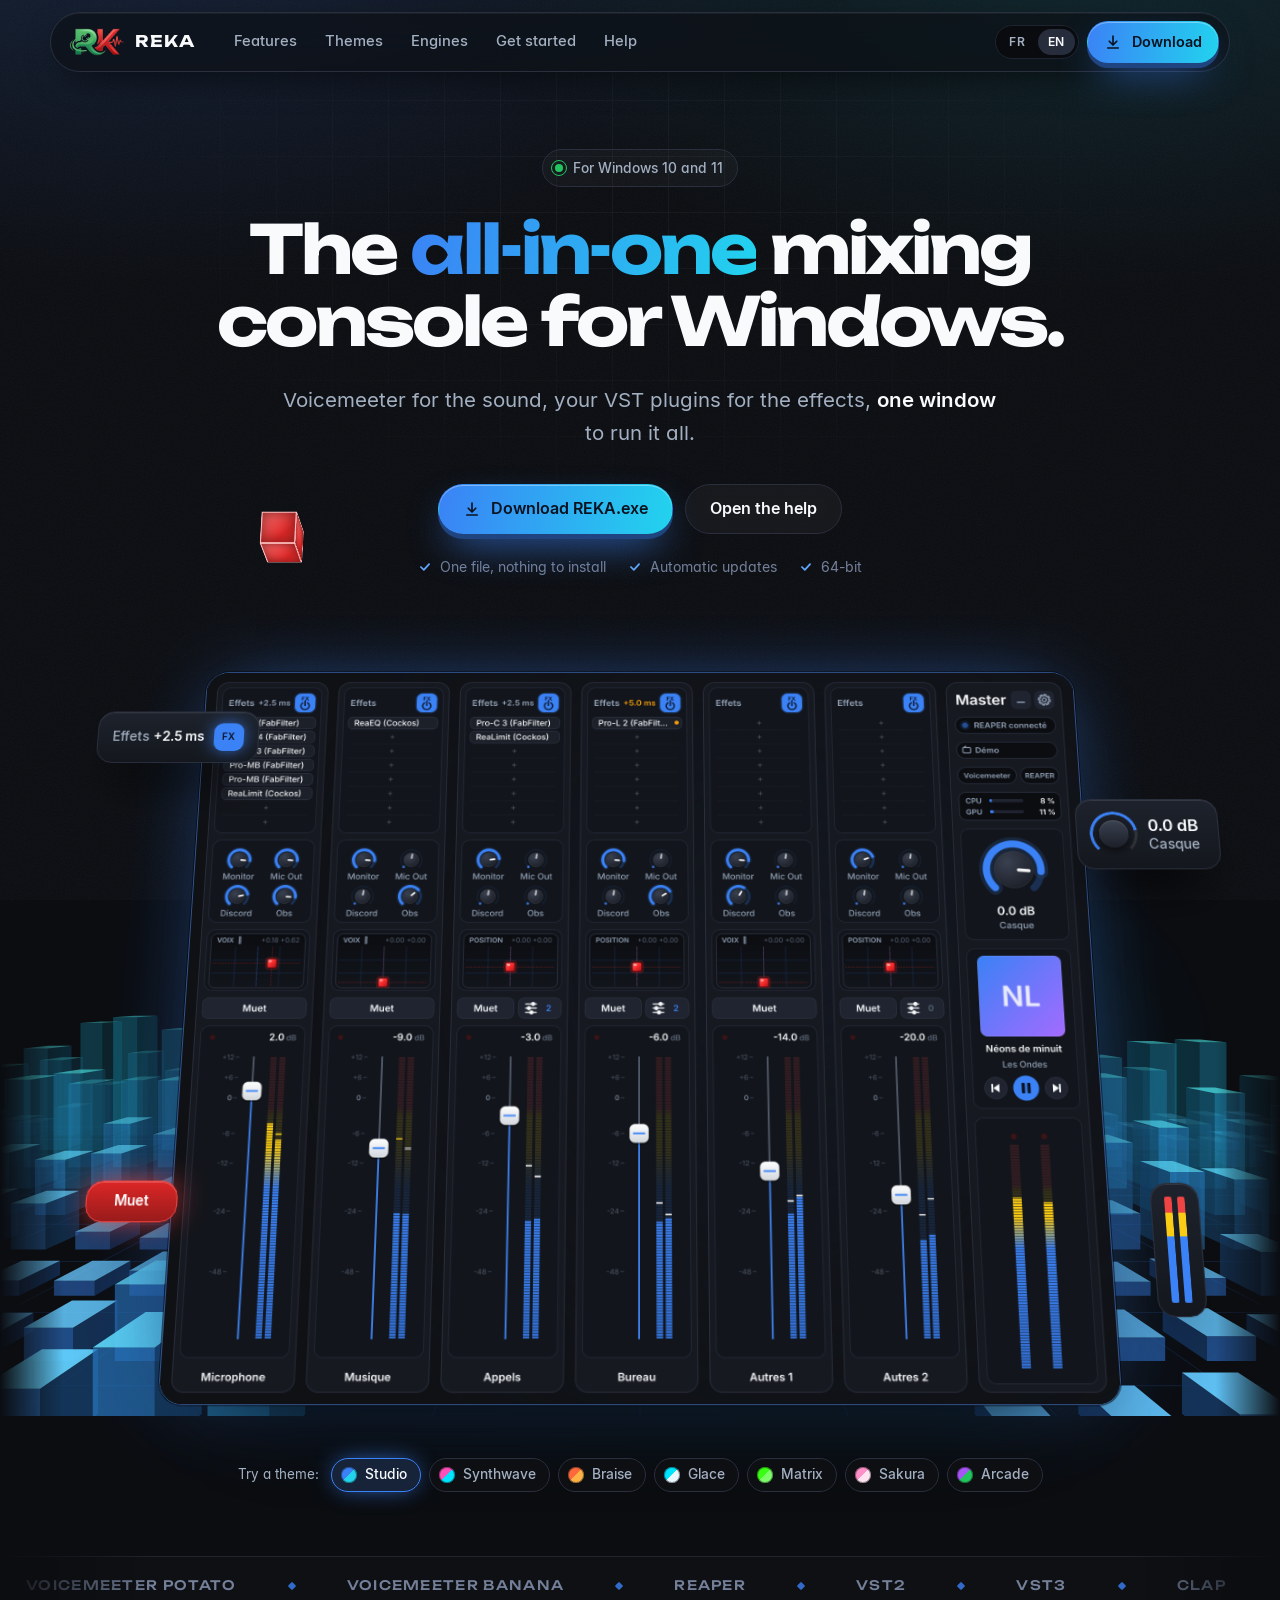
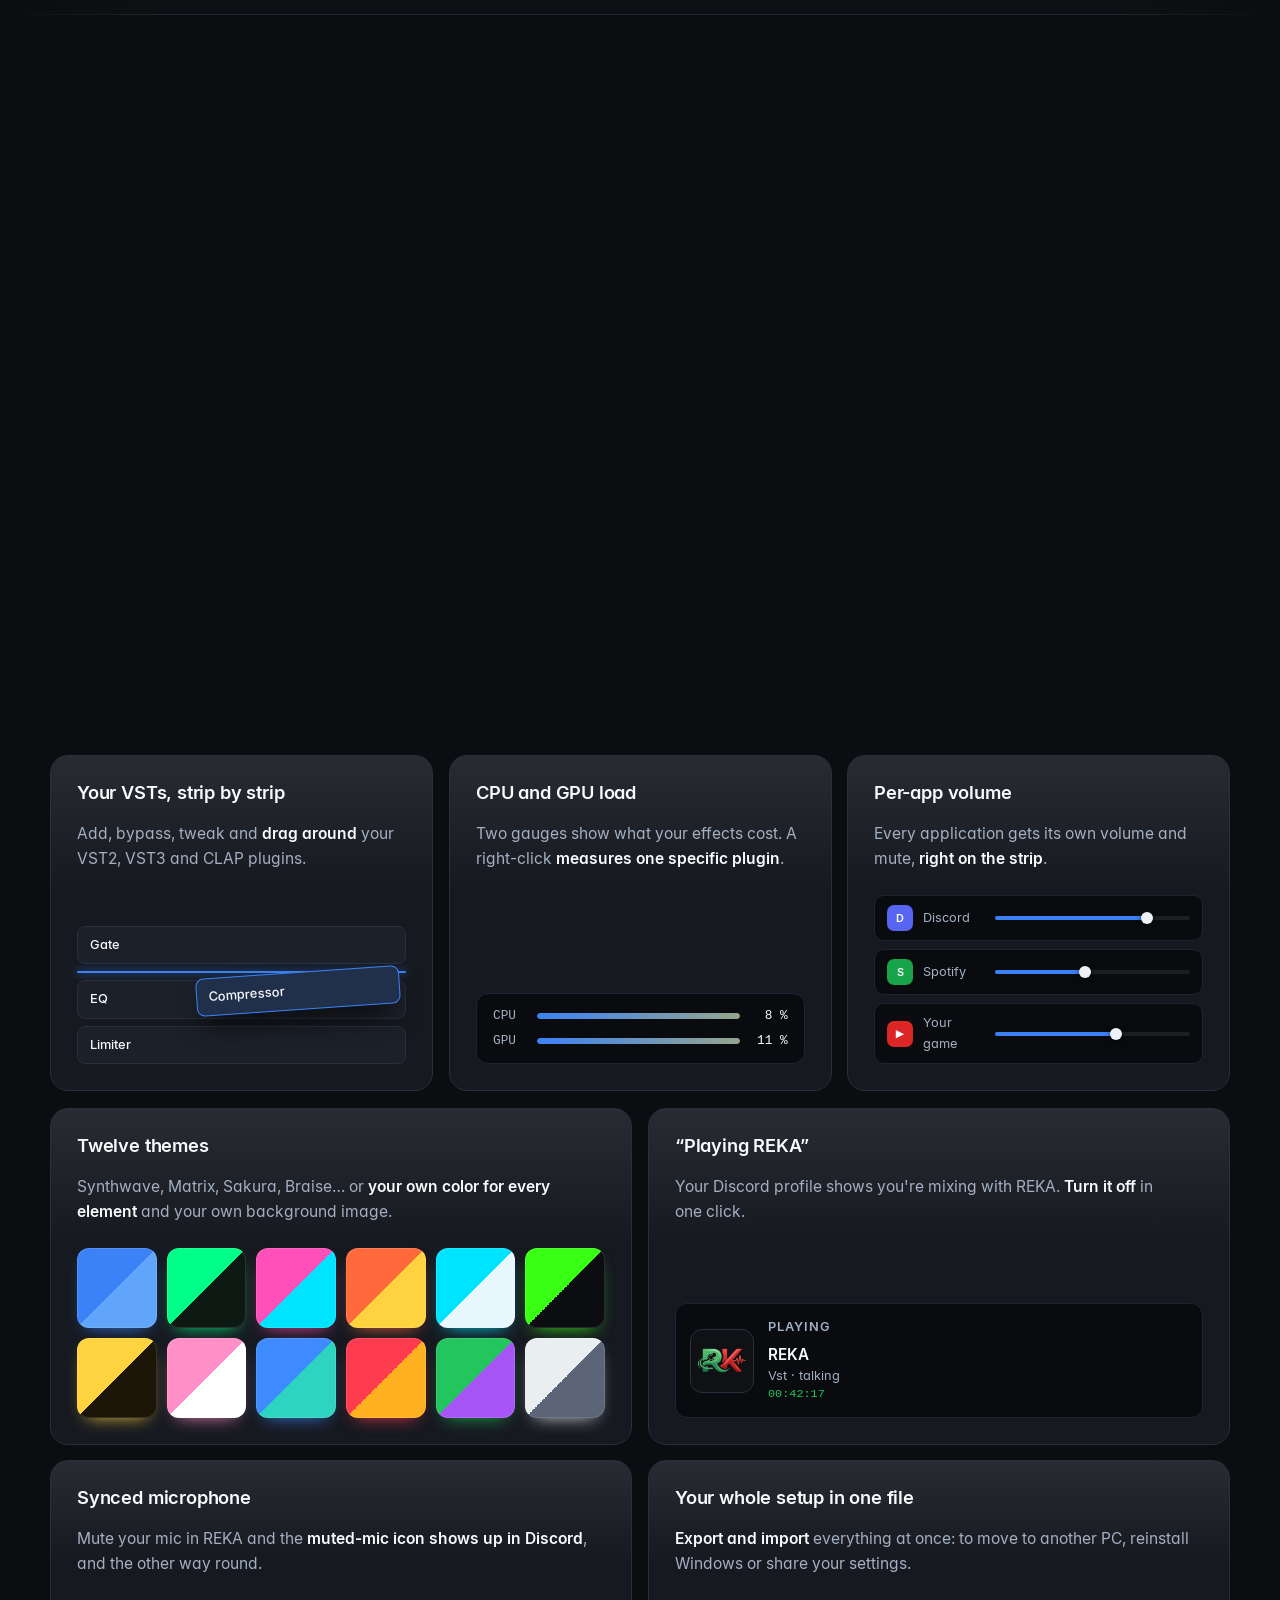
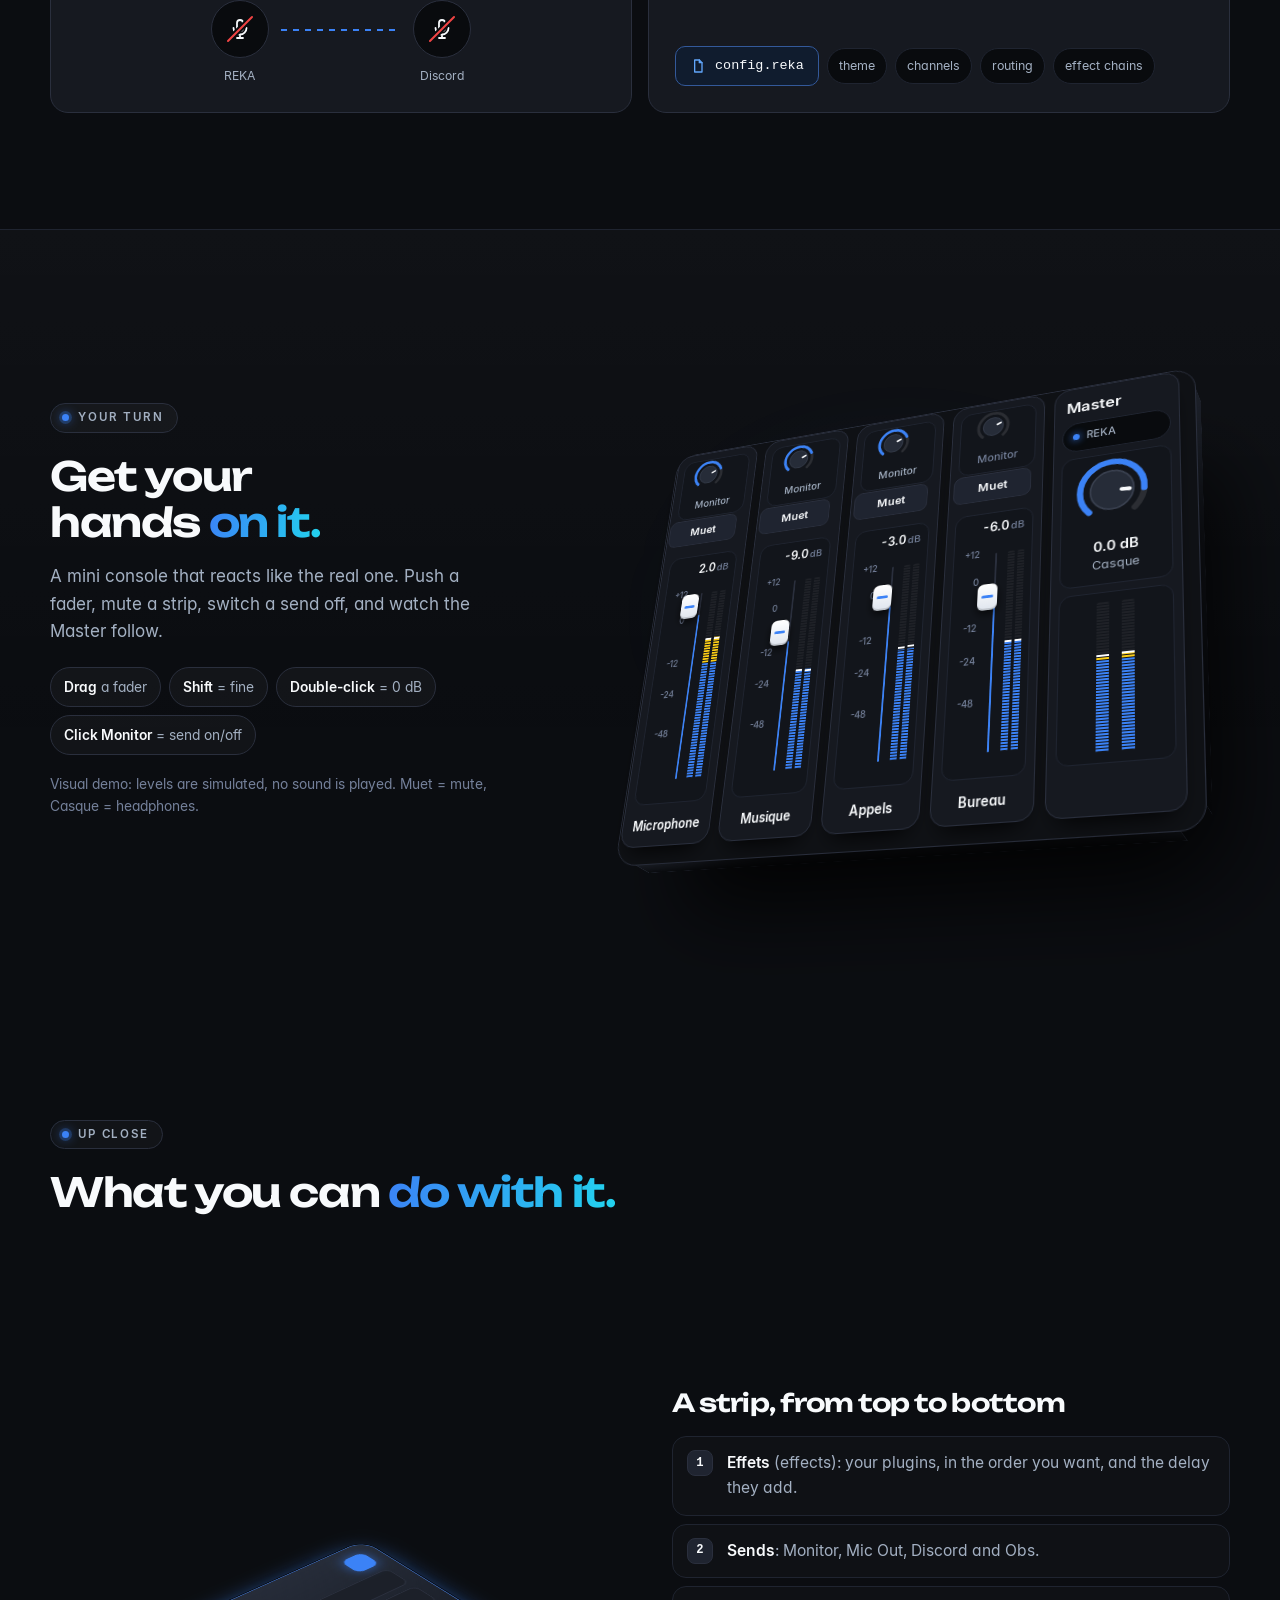
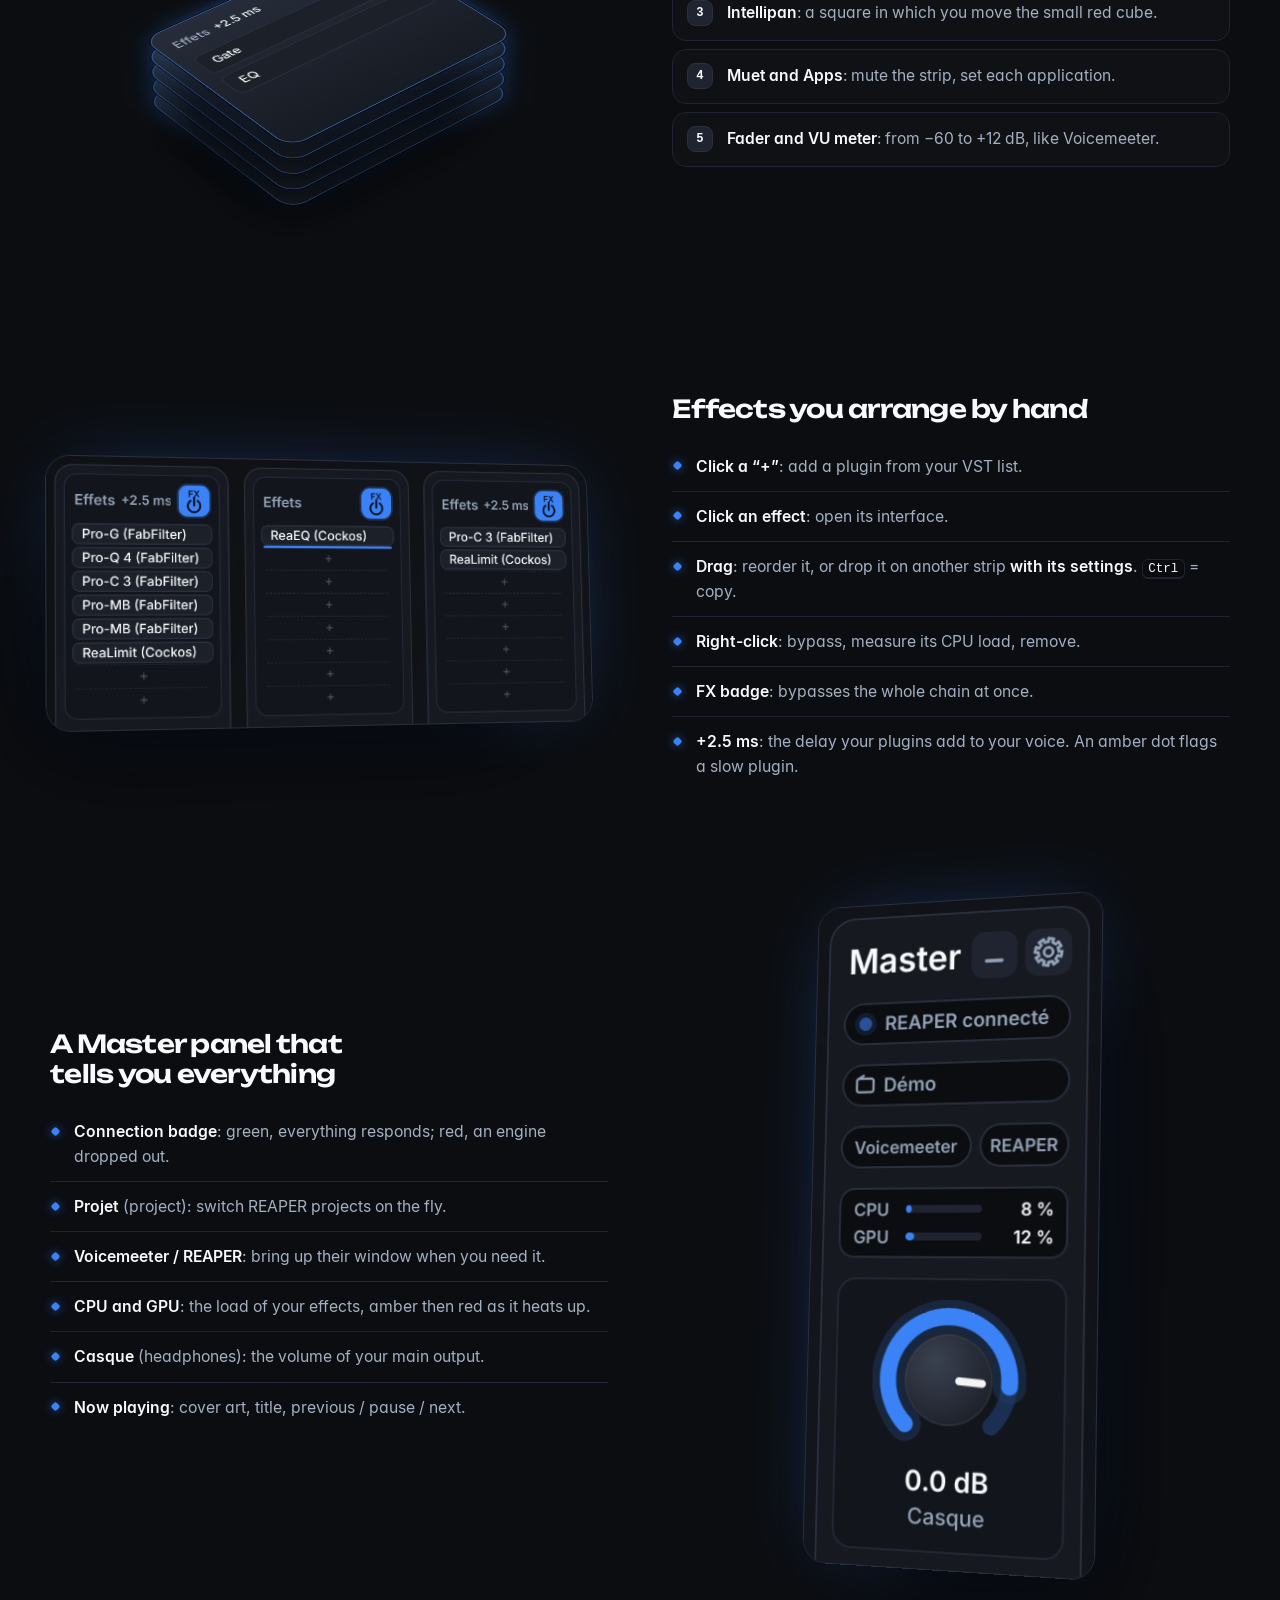
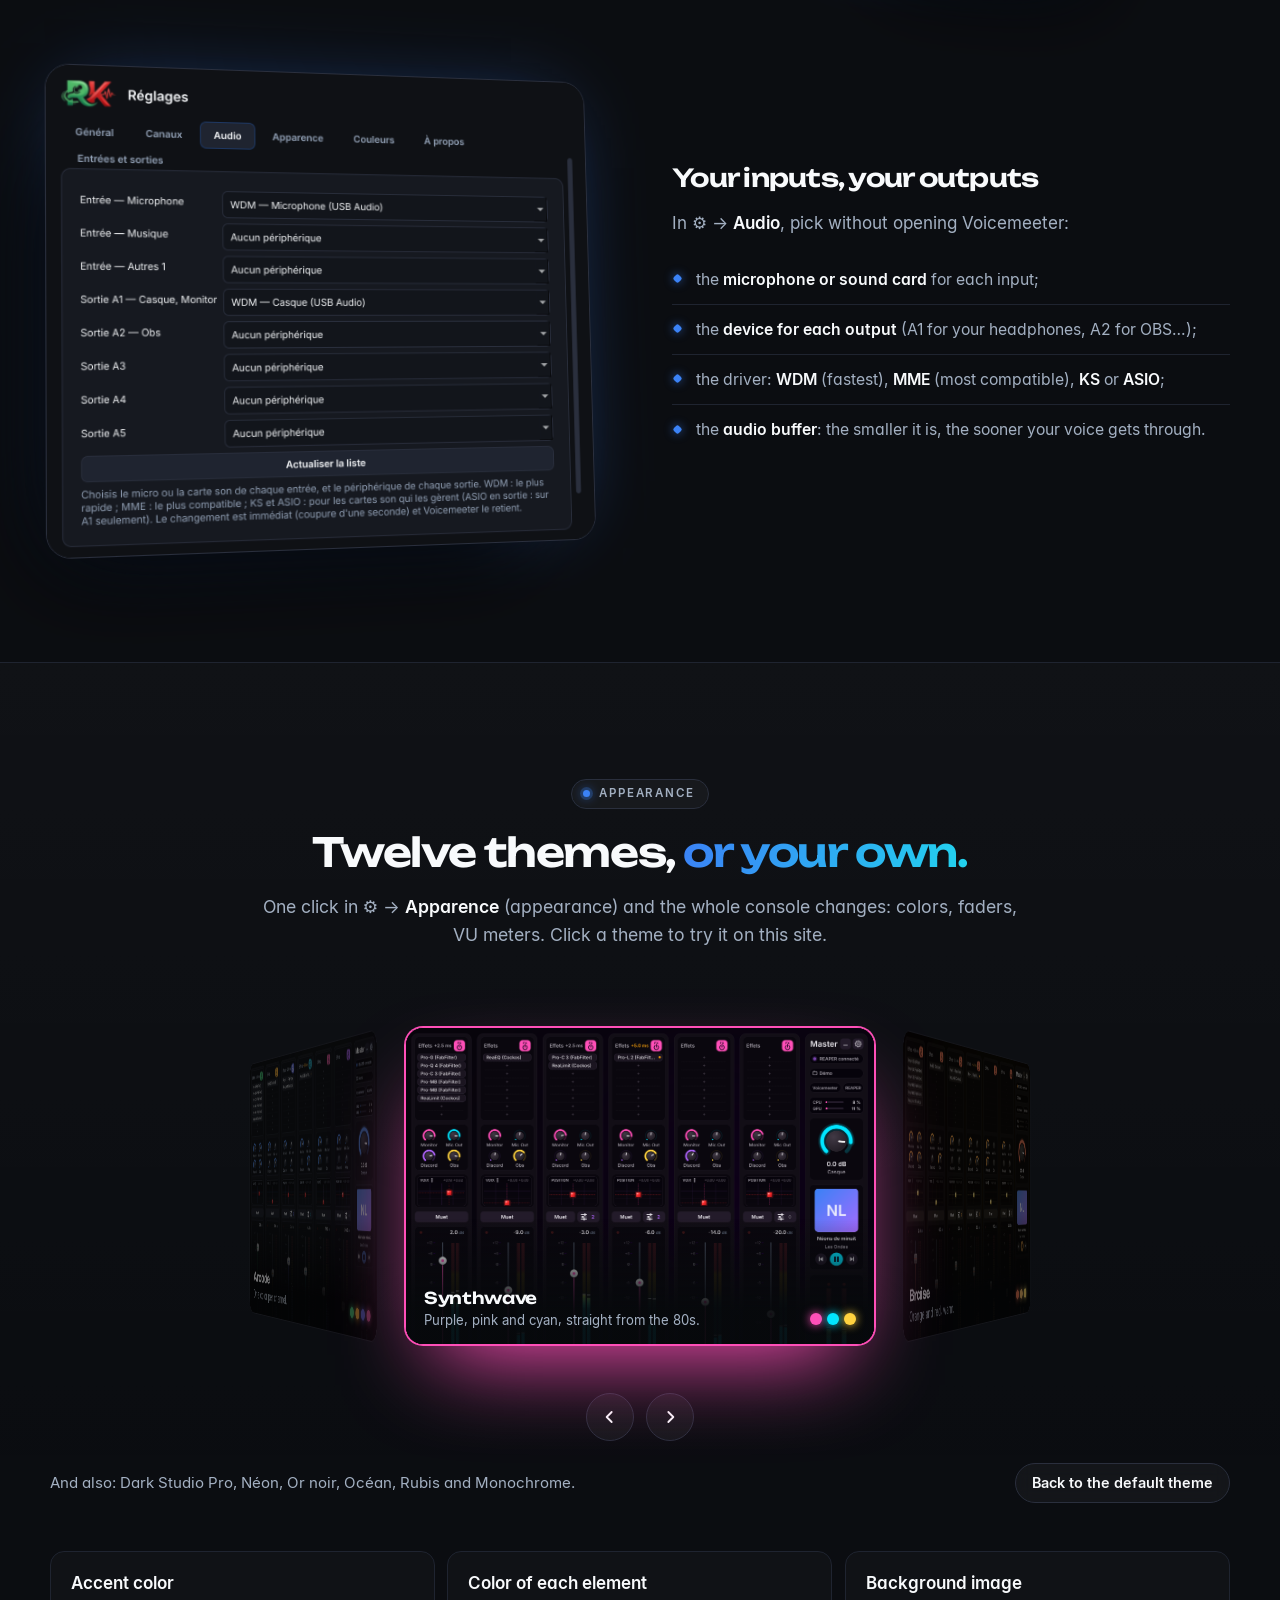
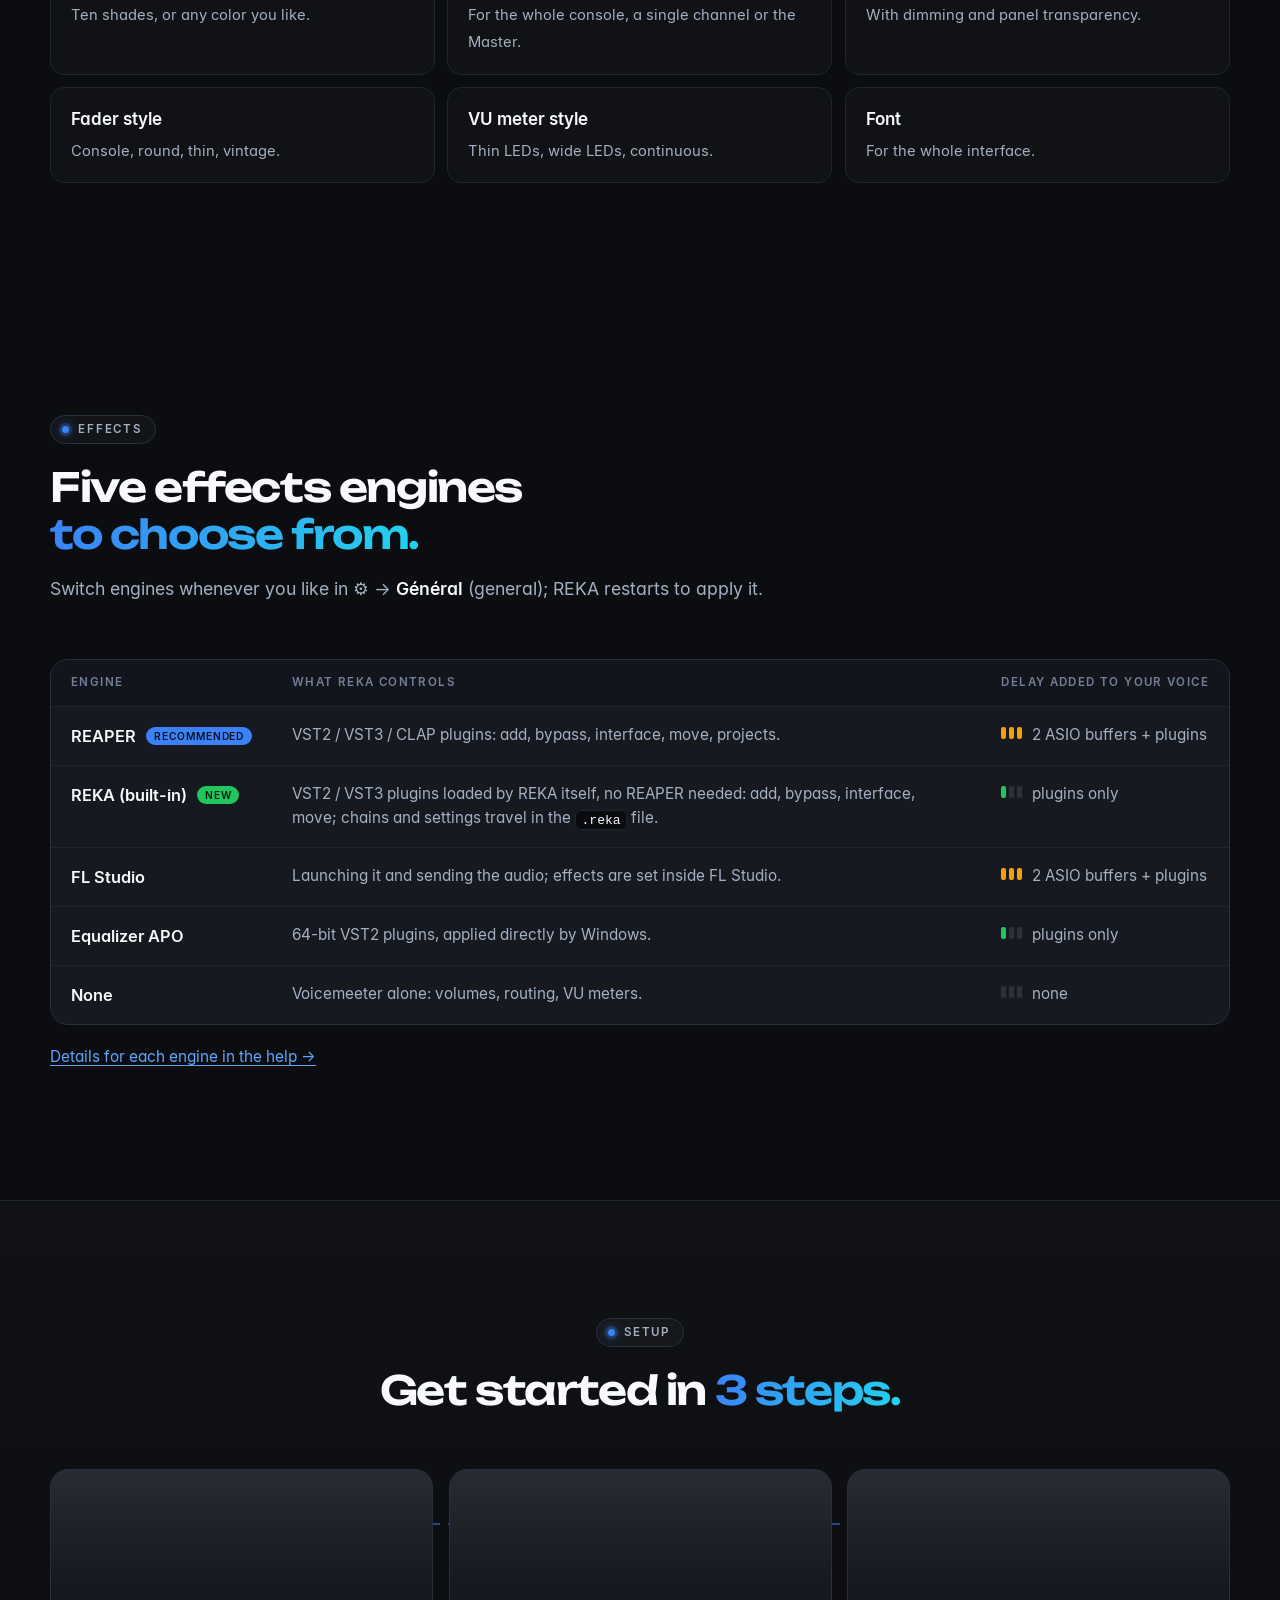
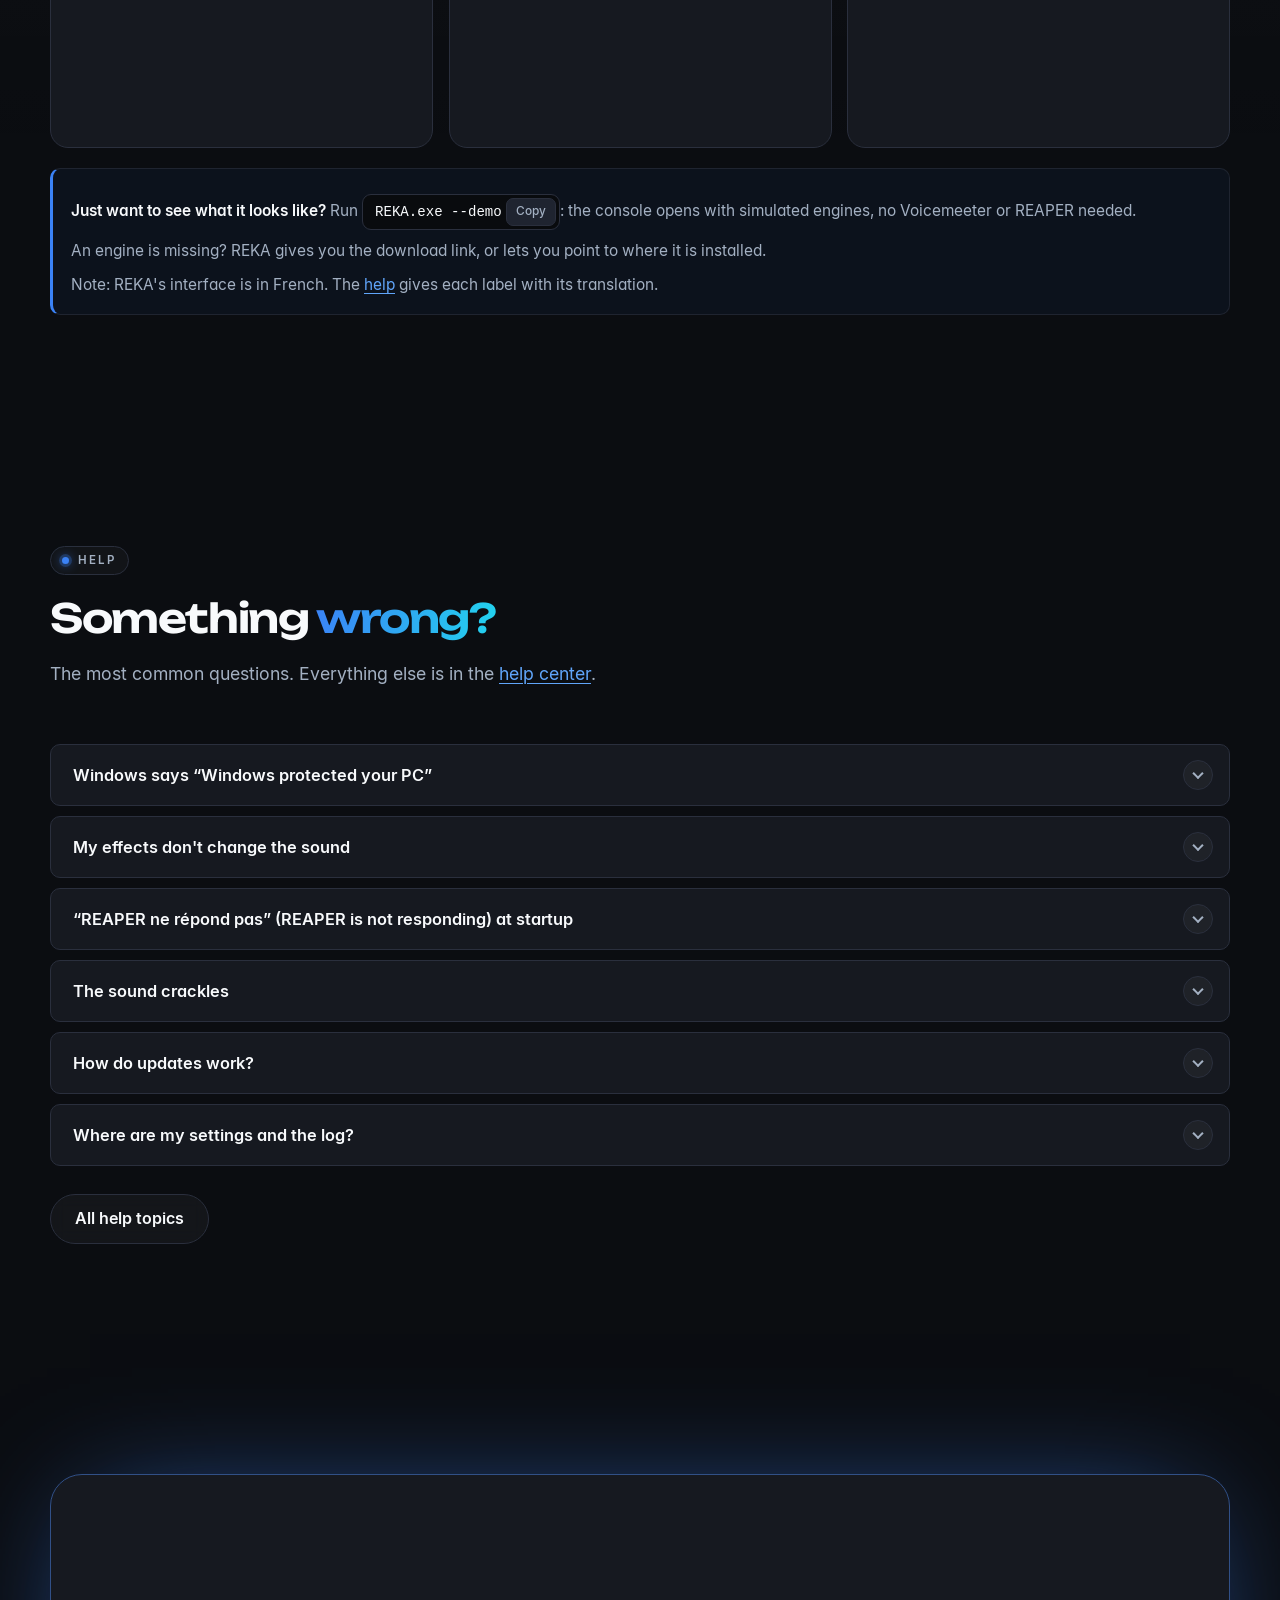
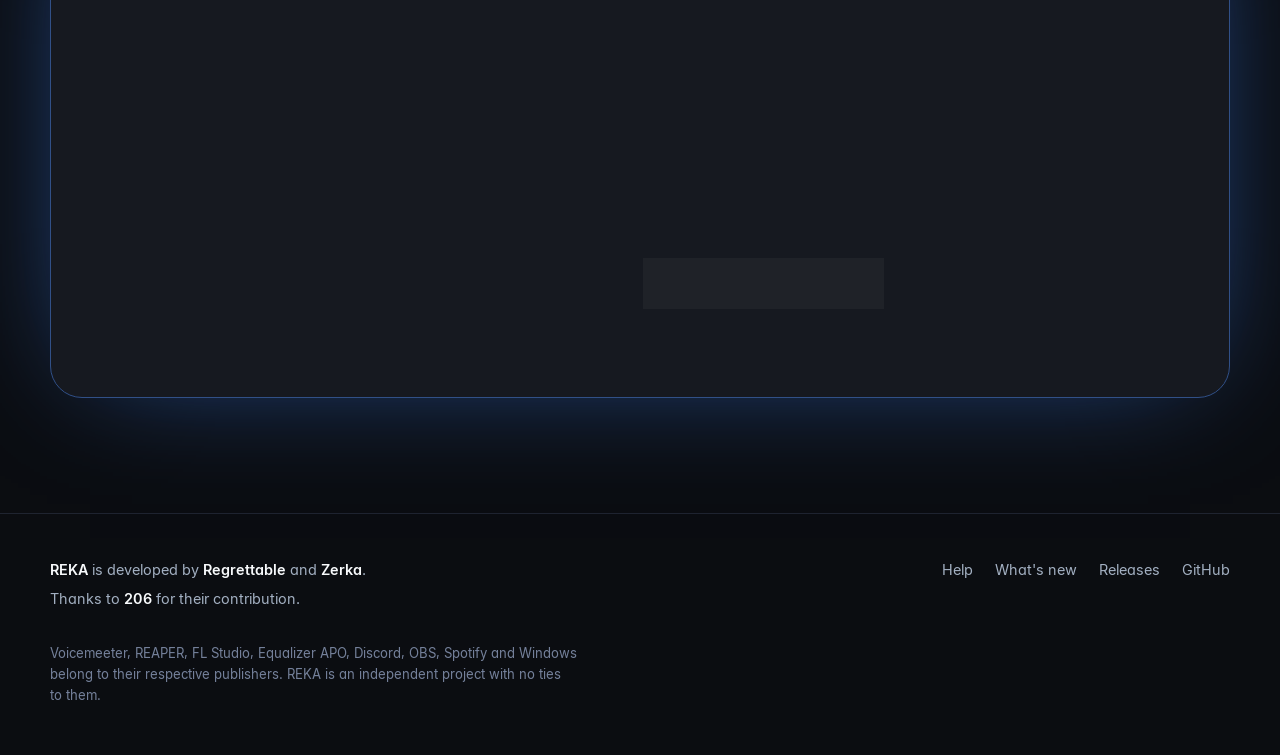
==== commit db022700: "Add 3D effects across the site - Hero console follows the pointer in 3D, with floating UI pieces at " ====
--- a/index.html
+++ b/index.html
@@ -86,16 +86,27 @@
       <div class="hero-stage reveal" style="--delay:.3s">
         <canvas class="spectrum" aria-hidden="true"></canvas>
         <div class="hero-shot">
-          <figure class="shot">
-            <button class="zoom" type="button" data-full="assets/img/console.webp" data-label-fr="Agrandir la capture de la console" data-label-en="Enlarge the console screenshot" aria-label="Agrandir la capture de la console">
-              <div class="stack" data-base="assets/img/console.webp">
-                <img class="top" src="assets/img/console.webp" width="2068" height="1720" fetchpriority="high"
-                     alt="La console REKA : six strips avec leurs effets, le routing, les faders, et le panneau Master"
-                     data-alt-fr="La console REKA : six strips avec leurs effets, le routing, les faders, et le panneau Master"
-                     data-alt-en="The REKA console: six strips with their effects, routing and faders, and the Master panel">
-              </div>
-            </button>
-          </figure>
+          <div class="rig">
+            <div class="flipper">
+              <figure class="shot">
+                <button class="zoom" type="button" data-full="assets/img/console.webp" data-label-fr="Agrandir la capture de la console" data-label-en="Enlarge the console screenshot" aria-label="Agrandir la capture de la console">
+                  <div class="stack" data-base="assets/img/console.webp">
+                    <img class="top" src="assets/img/console.webp" width="2068" height="1720" fetchpriority="high"
+                         alt="La console REKA : six strips avec leurs effets, le routing, les faders, et le panneau Master"
+                         data-alt-fr="La console REKA : six strips avec leurs effets, le routing, les faders, et le panneau Master"
+                         data-alt-en="The REKA console: six strips with their effects, routing and faders, and the Master panel">
+                  </div>
+                </button>
+              </figure>
+            </div>
+            <div class="floaters" aria-hidden="true">
+              <div class="fl fl-cube"><div class="cube"><i></i><i></i><i></i><i></i><i></i><i></i></div></div>
+              <div class="fl fl-fx"><span>Effets <b>+2.5 ms</b></span><i class="fxb">FX</i></div>
+              <div class="fl fl-knob"><i class="kn"></i><span><b>0.0 dB</b>Casque</span></div>
+              <div class="fl fl-mute">Muet</div>
+              <div class="fl fl-vu"><i class="vu-m" style="--d:1.3s"></i><i class="vu-m" style="--d:1.6s;--dl:-.5s"></i></div>
+            </div>
+          </div>
         </div>
         <div class="themes-bar" role="radiogroup" aria-label="Thème" data-label-fr="Thème de la console" data-label-en="Console theme">
           <span class="label"><span lang="fr">Essaie un thème :</span><span lang="en">Try a theme:</span></span>
@@ -284,6 +295,49 @@
         <div class="eyebrow"><span lang="fr">Dans le détail</span><span lang="en">Up close</span></div>
         <h2 lang="fr">Ce que tu peux <em class="grad">faire avec.</em></h2>
         <h2 lang="en">What you can <em class="grad">do with it.</em></h2>
+      </div>
+
+      <div class="split anatomy">
+        <div class="iso-stage reveal" aria-hidden="true">
+          <div class="iso">
+            <div class="plate p-fader" data-layer="4" style="--k:0">
+              <div class="db">2.0 dB</div>
+              <i class="rail"></i>
+              <div class="bars"><i class="vu-m" style="--d:1.4s"></i><i class="vu-m" style="--d:1.8s;--dl:-.6s"></i></div>
+            </div>
+            <div class="plate p-mute" data-layer="3" style="--k:1"><span>Muet</span><span>Apps 2</span></div>
+            <div class="plate p-pan" data-layer="2" style="--k:2">
+              <div class="ph"><span>VOIX</span><span>+0.18 +0.62</span></div>
+              <div class="pad"><div class="cube"><i></i><i></i><i></i><i></i><i></i><i></i></div></div>
+            </div>
+            <div class="plate p-send" data-layer="1" style="--k:3">
+              <div><b style="--v:.72"></b>Monitor</div><div><b style="--v:.6"></b>Mic Out</div>
+              <div><b style="--v:0"></b>Discord</div><div><b style="--v:.45"></b>Obs</div>
+            </div>
+            <div class="plate p-fx" data-layer="0" style="--k:4">
+              <div class="ph"><span>Effets<b>+2.5 ms</b></span><i></i></div>
+              <span class="pl">Gate</span><span class="pl">EQ</span><span class="pl">Limiter</span>
+            </div>
+          </div>
+        </div>
+        <div class="reveal" style="--delay:.1s">
+          <h3 lang="fr">Une strip, de haut en bas</h3>
+          <h3 lang="en">A strip, from top to bottom</h3>
+          <ol class="layers" lang="fr">
+            <li data-layer="0" tabindex="0"><strong>Effets</strong> : tes plugins, dans l'ordre que tu veux, et le délai qu'ils ajoutent.</li>
+            <li data-layer="1" tabindex="0"><strong>Envois</strong> : Monitor, Mic Out, Discord et Obs.</li>
+            <li data-layer="2" tabindex="0"><strong>Intellipan</strong> : un carré où tu déplaces le petit cube rouge.</li>
+            <li data-layer="3" tabindex="0"><strong>Muet et Apps</strong> : couper la strip, régler chaque application.</li>
+            <li data-layer="4" tabindex="0"><strong>Fader et VU-mètre</strong> : de −60 à +12 dB, comme Voicemeeter.</li>
+          </ol>
+          <ol class="layers" lang="en">
+            <li data-layer="0" tabindex="0"><strong>Effets</strong> (effects): your plugins, in the order you want, and the delay they add.</li>
+            <li data-layer="1" tabindex="0"><strong>Sends</strong>: Monitor, Mic Out, Discord and Obs.</li>
+            <li data-layer="2" tabindex="0"><strong>Intellipan</strong>: a square in which you move the small red cube.</li>
+            <li data-layer="3" tabindex="0"><strong>Muet and Apps</strong>: mute the strip, set each application.</li>
+            <li data-layer="4" tabindex="0"><strong>Fader and VU meter</strong>: from −60 to +12 dB, like Voicemeeter.</li>
+          </ol>
+        </div>
       </div>
 
       <div class="split">
@@ -390,37 +444,43 @@
         <p lang="en">One click in ⚙ → <strong>Apparence</strong> (appearance) and the whole console changes: colors, faders, VU meters. Click a theme to try it on this site.</p>
       </div>
 
+      <div class="theme-stage reveal">
       <div class="theme-wall">
-        <button class="theme-card reveal" type="button" data-pick="synthwave" aria-pressed="false" style="--c1:#ff4fb8">
+        <button class="theme-card" type="button" data-pick="synthwave" aria-pressed="false" style="--c1:#ff4fb8">
           <img src="assets/img/theme-synthwave.webp" width="1034" height="860" loading="lazy" alt="">
           <span class="on"><span lang="fr">Actif</span><span lang="en">Active</span></span>
           <span class="meta"><span><b>Synthwave</b><span lang="fr">Violet, rose et cyan, années 80.</span><span lang="en">Purple, pink and cyan, straight from the 80s.</span></span><span class="dots"><i style="--c:#ff4fb8"></i><i style="--c:#00e5ff"></i><i style="--c:#ffd23f"></i></span></span>
         </button>
-        <button class="theme-card reveal" type="button" data-pick="braise" aria-pressed="false" style="--c1:#ff6a3d;--delay:.08s">
+        <button class="theme-card" type="button" data-pick="braise" aria-pressed="false" style="--c1:#ff6a3d">
           <img src="assets/img/theme-braise.webp" width="1034" height="860" loading="lazy" alt="">
           <span class="on"><span lang="fr">Actif</span><span lang="en">Active</span></span>
           <span class="meta"><span><b>Braise</b><span lang="fr">Orange et rouge, chaleureux.</span><span lang="en">Orange and red, warm.</span></span><span class="dots"><i style="--c:#ff6a3d"></i><i style="--c:#ffb347"></i><i style="--c:#ffd23f"></i></span></span>
         </button>
-        <button class="theme-card reveal" type="button" data-pick="glace" aria-pressed="false" style="--c1:#00e5ff;--delay:.16s">
+        <button class="theme-card" type="button" data-pick="glace" aria-pressed="false" style="--c1:#00e5ff">
           <img src="assets/img/theme-glace.webp" width="1034" height="860" loading="lazy" alt="">
           <span class="on"><span lang="fr">Actif</span><span lang="en">Active</span></span>
           <span class="meta"><span><b>Glace</b><span lang="fr">Cyan et blanc givré.</span><span lang="en">Cyan and frosted white.</span></span><span class="dots"><i style="--c:#00e5ff"></i><i style="--c:#7dd3fc"></i><i style="--c:#e9f7ff"></i></span></span>
         </button>
-        <button class="theme-card reveal" type="button" data-pick="matrix" aria-pressed="false" style="--c1:#39ff14">
+        <button class="theme-card" type="button" data-pick="matrix" aria-pressed="false" style="--c1:#39ff14">
           <img src="assets/img/theme-matrix.webp" width="1034" height="860" loading="lazy" alt="">
           <span class="on"><span lang="fr">Actif</span><span lang="en">Active</span></span>
           <span class="meta"><span><b>Matrix</b><span lang="fr">Noir et vert terminal.</span><span lang="en">Black and terminal green.</span></span><span class="dots"><i style="--c:#39ff14"></i><i style="--c:#7dff6a"></i></span></span>
         </button>
-        <button class="theme-card reveal" type="button" data-pick="sakura" aria-pressed="false" style="--c1:#ff8fc7;--delay:.08s">
+        <button class="theme-card" type="button" data-pick="sakura" aria-pressed="false" style="--c1:#ff8fc7">
           <img src="assets/img/theme-sakura.webp" width="1034" height="860" loading="lazy" alt="">
           <span class="on"><span lang="fr">Actif</span><span lang="en">Active</span></span>
           <span class="meta"><span><b>Sakura</b><span lang="fr">Rose pastel et blanc.</span><span lang="en">Pastel pink and white.</span></span><span class="dots"><i style="--c:#ff8fc7"></i><i style="--c:#ffb3d9"></i><i style="--c:#ffffff"></i></span></span>
         </button>
-        <button class="theme-card reveal" type="button" data-pick="arcade" aria-pressed="false" style="--c1:#a855f7;--delay:.16s">
+        <button class="theme-card" type="button" data-pick="arcade" aria-pressed="false" style="--c1:#a855f7">
           <img src="assets/img/theme-arcade.webp" width="1034" height="860" loading="lazy" alt="">
           <span class="on"><span lang="fr">Actif</span><span lang="en">Active</span></span>
           <span class="meta"><span><b>Arcade</b><span lang="fr">Une couleur par canal.</span><span lang="en">One color per channel.</span></span><span class="dots"><i style="--c:#22c55e"></i><i style="--c:#f59e0b"></i><i style="--c:#5865f2"></i><i style="--c:#ec4899"></i></span></span>
         </button>
+      </div>
+      </div>
+      <div class="ring-nav js-only">
+        <button type="button" data-ring="-1" aria-label="Thème précédent" data-label-fr="Thème précédent" data-label-en="Previous theme"><svg viewBox="0 0 24 24" fill="none" stroke="currentColor" stroke-width="2.2" stroke-linecap="round" stroke-linejoin="round" aria-hidden="true"><path d="m14 6-6 6 6 6"/></svg></button>
+        <button type="button" data-ring="1" aria-label="Thème suivant" data-label-fr="Thème suivant" data-label-en="Next theme"><svg viewBox="0 0 24 24" fill="none" stroke="currentColor" stroke-width="2.2" stroke-linecap="round" stroke-linejoin="round" aria-hidden="true"><path d="m10 6 6 6-6 6"/></svg></button>
       </div>
 
       <div class="theme-more reveal">
--- a/assets/css/style.css
+++ b/assets/css/style.css
@@ -154,8 +154,11 @@
 code.wrap-ok { white-space: normal; word-break: break-word; }
 
 /* Apparition au défilement (seulement si le script tourne). */
-.js .reveal { opacity: 0; transform: translateY(26px); transition: opacity .8s var(--ease), transform .8s var(--ease); transition-delay: var(--delay, 0s); }
-.js .reveal.in { opacity: 1; transform: none; }
+html.js .reveal { opacity: 0; transform: perspective(1200px) translateY(36px) rotateX(11deg) scale(.98); transform-origin: 50% 100%; transition: opacity .9s var(--ease), transform .9s var(--ease); transition-delay: var(--delay, 0s); }
+html.js .reveal.in { opacity: 1; transform: perspective(1200px) translateY(0) rotateX(0deg) scale(1); }
+/* Les très grands blocs montent simplement : une rotation les sortirait de l'écran. */
+html.js .hero-stage.reveal { transform: translateY(40px); }
+html.js .hero-stage.reveal.in { transform: translateY(0); }
 
 /* ---------- En-tête flottant ---------- */
 
@@ -171,7 +174,8 @@
 
 .brand { display: inline-flex; align-items: center; gap: 10px; text-decoration: none; color: var(--text); flex: none; }
 .brand img { width: 56px; height: 28px; transition: transform .3s var(--ease); }
-.brand:hover img { transform: scale(1.08) rotate(-3deg); }
+.brand { perspective: 400px; }
+.brand:hover img { transform: rotateY(360deg); transition-duration: .9s; }
 .brand b { font-family: var(--display); font-weight: 700; font-size: 1rem; letter-spacing: 0.06em; }
 
 .nav { display: flex; align-items: center; gap: 2px; margin-left: 10px; }
@@ -213,14 +217,15 @@
 .btn:active { transform: translateY(0); }
 .btn-primary {
   background: linear-gradient(100deg, var(--grad-a), var(--grad-b)); color: var(--on-accent);
-  box-shadow: 0 14px 40px -14px color-mix(in srgb, var(--grad-a) 85%, transparent), inset 0 1px 0 #ffffff59;
+  box-shadow: 0 5px 0 color-mix(in srgb, var(--grad-a) 52%, #000), 0 18px 40px -12px color-mix(in srgb, var(--grad-a) 85%, transparent), inset 0 1px 0 #ffffff59;
 }
 .btn-primary::after {
   content: ""; position: absolute; inset: 0; pointer-events: none;
   background: linear-gradient(110deg, transparent 30%, #ffffff66 50%, transparent 70%);
   transform: translateX(-120%); transition: transform .7s var(--ease);
 }
-.btn-primary:hover { color: var(--on-accent); box-shadow: 0 20px 50px -14px color-mix(in srgb, var(--grad-a) 95%, transparent), inset 0 1px 0 #ffffff59; }
+.btn-primary:hover { color: var(--on-accent); box-shadow: 0 7px 0 color-mix(in srgb, var(--grad-a) 52%, #000), 0 26px 50px -14px color-mix(in srgb, var(--grad-a) 95%, transparent), inset 0 1px 0 #ffffff59; }
+.btn-primary:active { transform: translateY(4px); box-shadow: 0 1px 0 color-mix(in srgb, var(--grad-a) 52%, #000), 0 8px 20px -10px color-mix(in srgb, var(--grad-a) 85%, transparent), inset 0 1px 0 #ffffff59; }
 .btn-primary:hover::after { transform: translateX(120%); }
 .btn-ghost { background: #ffffff0a; color: var(--text); border-color: var(--border); backdrop-filter: blur(8px); }
 .btn-ghost:hover { background: #ffffff14; color: var(--text); border-color: color-mix(in srgb, var(--accent) 50%, var(--border)); }
@@ -299,8 +304,6 @@
 .shot figcaption { padding: 12px 16px; font-size: 0.86rem; color: var(--text-2); border-top: 1px solid var(--border-soft); background: var(--panel); }
 
 .hero-shot .shot {
-  transform: rotateX(calc(var(--tilt, 0) * 1deg)) scale(calc(1 - var(--tilt, 0) * 0.005));
-  transform-origin: 50% 0; will-change: transform;
   border-color: color-mix(in srgb, var(--accent) 45%, var(--border));
   box-shadow: 0 60px 120px -50px #000, 0 0 0 1px #0008, 0 0 90px -20px color-mix(in srgb, var(--grad-a) 60%, transparent);
   transition: border-color .4s, box-shadow .4s;
@@ -348,8 +351,7 @@
 .card {
   background: linear-gradient(180deg, color-mix(in srgb, var(--panel) 92%, white), var(--panel) 40%);
   border: 1px solid var(--border); border-radius: var(--radius);
-  padding: 26px; position: relative; isolation: isolate;
-  transition: transform .35s var(--ease), border-color .3s, box-shadow .35s;
+  padding: 26px; position: relative; z-index: 0;
 }
 .card::before {
   content: ""; position: absolute; inset: 0; border-radius: inherit; z-index: -1; pointer-events: none;
@@ -362,7 +364,7 @@
   -webkit-mask: linear-gradient(#000 0 0) content-box, linear-gradient(#000 0 0); -webkit-mask-composite: xor; mask-composite: exclude;
   opacity: 0; transition: opacity .35s;
 }
-.card:hover { transform: translateY(-4px); box-shadow: 0 30px 60px -40px #000; }
+.card:hover { box-shadow: 0 40px 70px -40px #000; }
 .card:hover::before, .card:hover::after { opacity: 1; }
 .card h3 { font-size: 1.14rem; margin-bottom: 8px; letter-spacing: -0.01em; }
 .card p { color: var(--text-2); font-size: 0.97rem; margin: 0; }
@@ -370,7 +372,7 @@
 
 /* Grille des fonctions */
 .bento { display: grid; grid-template-columns: repeat(12, minmax(0, 1fr)); gap: 16px; }
-.bento .card { display: flex; flex-direction: column; overflow: hidden; }
+.bento .card { display: flex; flex-direction: column; }
 .bento .card > .viz { margin-top: auto; }
 .bento .card > p { margin-bottom: 24px; }
 .b-7 { grid-column: span 7; } .b-6 { grid-column: span 6; } .b-5 { grid-column: span 5; } .b-4 { grid-column: span 4; }
@@ -542,8 +544,9 @@
 .split ul:not(.mc-hint) li:first-child { border-top: 0; }
 .split ul:not(.mc-hint) li::before { content: ""; position: absolute; left: 2px; top: 1.32em; width: 7px; height: 7px; background: var(--accent); border-radius: 2px; transform: rotate(45deg); box-shadow: 0 0 10px color-mix(in srgb, var(--accent) 70%, transparent); }
 .shot-narrow { max-width: 300px; margin-inline: auto; }
-.split .shot { transition: transform .5s var(--ease), box-shadow .5s, border-color .3s; box-shadow: 0 50px 100px -50px #000, 0 0 80px -30px color-mix(in srgb, var(--grad-a) 50%, transparent); }
-.split .shot:hover { transform: translateY(-6px) scale(1.01); border-color: color-mix(in srgb, var(--accent) 50%, var(--border)); }
+.split .shot { transform: perspective(1500px) rotateY(13deg) rotateX(4deg); transition: transform .7s var(--ease), box-shadow .5s, border-color .3s; box-shadow: -40px 50px 90px -40px #000, 0 0 80px -30px color-mix(in srgb, var(--grad-a) 50%, transparent); }
+.split.reverse .shot { transform: perspective(1500px) rotateY(-16deg) rotateX(4deg); box-shadow: 40px 50px 90px -40px #000, 0 0 80px -30px color-mix(in srgb, var(--grad-a) 50%, transparent); }
+.split .shot:hover { transform: perspective(1500px) rotateY(0deg) rotateX(0deg) scale(1.03); border-color: color-mix(in srgb, var(--accent) 50%, var(--border)); }
 
 /* ---------- Galerie de thèmes ---------- */
 
@@ -608,7 +611,7 @@
   display: grid; place-items: center; width: 50px; height: 50px; border-radius: 15px; margin-bottom: 20px;
   font: 700 1.15rem/1 var(--display); color: var(--on-accent);
   background: linear-gradient(135deg, var(--grad-a), var(--grad-b));
-  box-shadow: 0 12px 30px -10px var(--grad-a), 0 0 0 6px var(--panel);
+  box-shadow: 0 5px 0 color-mix(in srgb, var(--grad-a) 50%, #000), 0 16px 30px -10px var(--grad-a);
 }
 .steps .card > .n::before { content: counter(step); }
 .steps .once { font: 500 0.78rem/1.3 var(--font); color: var(--muted); display: block; margin-top: 4px; letter-spacing: 0; }
@@ -653,13 +656,13 @@
 
 .final { text-align: center; }
 .final .box {
-  position: relative; overflow: hidden; isolation: isolate;
+  position: relative; z-index: 0;
   background: var(--panel); border: 1px solid color-mix(in srgb, var(--accent) 40%, var(--border)); border-radius: 32px;
   padding: clamp(44px, 7vw, 88px) var(--gutter);
   box-shadow: 0 0 120px -40px color-mix(in srgb, var(--grad-a) 70%, transparent);
 }
 .final .box::before {
-  content: ""; position: absolute; inset: 0; z-index: -1;
+  content: ""; position: absolute; inset: 0; z-index: -1; border-radius: inherit;
   background: radial-gradient(60% 90% at 20% 0%, color-mix(in srgb, var(--grad-a) 30%, transparent), transparent 70%),
               radial-gradient(60% 90% at 85% 100%, color-mix(in srgb, var(--grad-b) 22%, transparent), transparent 70%);
 }
@@ -686,7 +689,7 @@
 .lightbox { border: 0; padding: 0; background: transparent; max-width: 96vw; max-height: 96vh; overflow: visible; }
 .lightbox::backdrop { background: #05070be6; backdrop-filter: blur(6px); }
 .lightbox[open] img { animation: pop .35s var(--ease); }
-@keyframes pop { from { transform: scale(.94); opacity: 0; } }
+@keyframes pop { from { transform: perspective(1400px) rotateX(22deg) translateY(40px) scale(.86); opacity: 0; } }
 .lightbox img { max-width: 96vw; max-height: 92vh; width: auto; border-radius: 14px; border: 1px solid var(--border); cursor: zoom-out; }
 .lightbox form { position: absolute; top: -14px; right: -14px; }
 .lightbox form button { width: 36px; height: 36px; border-radius: 50%; cursor: pointer; font-size: 18px; line-height: 1; background: var(--button); color: var(--text); border: 1px solid var(--border); }
@@ -712,13 +715,12 @@
 .quick { display: grid; grid-template-columns: repeat(4, minmax(0, 1fr)); gap: 12px; margin-top: 8px; }
 .quick[hidden], .toc [hidden] { display: none; }
 .quick a {
-  display: block; text-decoration: none; position: relative; overflow: hidden;
+  display: block; text-decoration: none; position: relative;
   background: linear-gradient(180deg, color-mix(in srgb, var(--panel) 92%, white), var(--panel) 50%);
   border: 1px solid var(--border); border-radius: var(--radius); padding: 18px 20px; color: var(--text);
-  transition: border-color .2s, transform .3s var(--ease), box-shadow .3s;
 }
 .quick a::after { content: "→"; position: absolute; right: 16px; top: 14px; color: var(--muted); transition: transform .3s var(--ease), color .2s; }
-.quick a:hover { border-color: var(--accent); transform: translateY(-3px); box-shadow: 0 24px 50px -30px var(--accent); }
+.quick a:hover { border-color: var(--accent); box-shadow: 0 24px 50px -30px var(--accent); }
 .quick a:hover::after { transform: translateX(4px); color: var(--accent-2); }
 .quick a b { display: block; font-weight: 600; font-size: 0.98rem; margin-bottom: 4px; padding-right: 22px; }
 .quick a small { color: var(--text-2); font-size: 0.86rem; line-height: 1.4; display: block; }
@@ -840,8 +842,9 @@
 @media (prefers-reduced-motion: reduce) {
   html { scroll-behavior: auto; }
   *, *::before, *::after { transition-duration: 0.01ms !important; animation-duration: 0.01ms !important; animation-iteration-count: 1 !important; }
-  .js .reveal { opacity: 1; transform: none; }
+  html.js .reveal { opacity: 1; transform: none; }
   .marquee .track { animation: none; }
+  .mc, .split .shot, .split.reverse .shot { transform: none; }
   .final .pulse path { stroke-dashoffset: 0; }
 }
 
@@ -850,5 +853,214 @@
   body { background: #fff; color: #000; }
   body::before, body::after { display: none; }
   .doc p, .doc li, td { color: #222; }
-  .js .reveal { opacity: 1; transform: none; }
-}
+  html.js .reveal { opacity: 1; transform: none; }
+}
+
+/* =====================================================================
+   Relief et profondeur (3D)
+   fx.js règle les variables --rx, --ry, --tilt, --angle et --gap.
+   ===================================================================== */
+
+/* ---------- Éléments qui s'inclinent sous le pointeur ---------- */
+
+.card, .tile, .quick a, .final .box, .support {
+  transform: perspective(1100px) translateY(var(--lift, 0px)) rotateX(calc(var(--rx, 0) * 1deg)) rotateY(calc(var(--ry, 0) * 1deg));
+  transform-style: preserve-3d;
+  transition: transform .7s var(--ease), border-color .3s, box-shadow .4s;
+}
+.card:hover, .tile:hover, .quick a:hover { --lift: -4px; }
+.card:hover, .tile:hover, .quick a:hover, .final .box:hover, .support:hover { transition: transform .14s linear, border-color .3s, box-shadow .4s; }
+.tile:hover { border-color: color-mix(in srgb, var(--accent) 45%, var(--border)); }
+
+/* Au survol, le contenu se détache du fond de la carte. */
+.card > h3, .card > p, .card > .viz, .card > .n, .tile > b, .tile > span, .quick a > b, .quick a > small,
+.final .box > img, .final .box > h2, .final .box > p, .final .box > .cta, .support > * { transition: transform .6s var(--ease); }
+.card:hover > h3, .tile:hover > b, .quick a:hover > b { transform: translateZ(34px); }
+.card:hover > p, .tile:hover > span, .quick a:hover > small { transform: translateZ(20px); }
+.card:hover > .viz { transform: translateZ(56px); }
+.card:hover > .n { transform: translateZ(64px); }
+.final .box:hover > img { transform: translateZ(100px); }
+.final .box:hover > h2 { transform: translateZ(60px); }
+.final .box:hover > p { transform: translateZ(34px); }
+.final .box:hover > .cta { transform: translateZ(76px); }
+.support:hover > * { transform: translateZ(30px); }
+
+/* ---------- Console du haut de page ---------- */
+
+.rig {
+  position: relative; transform-style: preserve-3d; transform-origin: 50% 20%; will-change: transform;
+  transform: rotateX(calc((var(--tilt, 0) + var(--rx, 0)) * 1deg)) rotateY(calc(var(--ry, 0) * 1deg)) scale(calc(1 - var(--tilt, 0) * 0.004));
+}
+.rig::before {
+  content: ""; position: absolute; inset: 8% 5%; border-radius: 40px; transform: translateZ(-140px);
+  background: linear-gradient(120deg, var(--grad-a), var(--grad-b)); filter: blur(60px); opacity: .5;
+}
+.flipper { transform-style: preserve-3d; }
+.flipper.flip { animation: flip .8s var(--ease); }
+@keyframes flip {
+  0% { transform: rotateY(0deg); } 49.9% { transform: rotateY(90deg) scale(.9); }
+  50% { transform: rotateY(-90deg) scale(.9); } 100% { transform: rotateY(0deg); }
+}
+
+.floaters { position: absolute; inset: 0; transform-style: preserve-3d; pointer-events: none; }
+.fl {
+  position: absolute; transform: translateZ(var(--z, 80px)); transform-style: preserve-3d;
+  display: flex; align-items: center; gap: 10px; white-space: nowrap;
+  font: 500 0.84rem/1 var(--font); color: var(--text-2);
+  background: linear-gradient(180deg, #1d222c, #14171d); border: 1px solid var(--border); border-radius: 16px; padding: 12px 14px;
+  box-shadow: 0 34px 50px -18px #000e, inset 0 1px 0 #ffffff1a;
+  animation: bob var(--d, 6s) ease-in-out infinite alternate; animation-delay: var(--dl, 0s);
+}
+@keyframes bob { from { translate: 0 -9px; } to { translate: 0 11px; } }
+.fl b { color: var(--text); font-weight: 600; }
+.fl-fx { left: -8%; top: 13%; --z: 110px; --d: 5.5s; }
+.fl-fx .fxb { display: grid; place-items: center; width: 30px; height: 30px; border-radius: 9px; font: 700 0.6rem/1 var(--font); color: var(--on-accent); background: var(--accent); box-shadow: 0 0 18px -2px var(--accent); }
+.fl-knob { right: -9%; top: 28%; --z: 160px; --d: 7s; --dl: -2s; padding: 12px 18px 12px 12px; }
+.fl-knob .kn { width: 46px; height: 46px; position: relative; flex: none; }
+.fl-knob .kn::before {
+  content: ""; position: absolute; inset: 0; border-radius: 50%;
+  background: conic-gradient(from 225deg, var(--accent) 215deg, #ffffff1a 0 270deg, transparent 0);
+  -webkit-mask: radial-gradient(circle, transparent 60%, #000 62%); mask: radial-gradient(circle, transparent 60%, #000 62%);
+}
+.fl-knob .kn::after { content: ""; position: absolute; inset: 9px; border-radius: 50%; background: linear-gradient(180deg, #3a4150, #1b1f28); box-shadow: 0 3px 8px #000a, inset 0 1px 0 #ffffff26; }
+.fl-knob span { display: grid; gap: 5px; }
+.fl-knob span b { font-size: 1rem; font-variant-numeric: tabular-nums; }
+.fl-mute { left: -6%; bottom: 21%; --z: 90px; --d: 6.5s; --dl: -3s; padding: 12px 26px; font-weight: 600; color: #fff; background: linear-gradient(180deg, #dc2626, #991b1b); border-color: #ef4444; box-shadow: 0 34px 50px -18px #000e, 0 0 30px -4px #ef4444, inset 0 1px 0 #ffffff40; }
+.fl-vu { right: -5%; bottom: 9%; --z: 130px; --d: 5s; --dl: -1s; gap: 5px; padding: 12px; height: 124px; align-items: stretch; }
+.vu-m { width: 7px; border-radius: 2px; background: #ffffff0d; position: relative; overflow: hidden; }
+.vu-m::after {
+  content: ""; position: absolute; inset: 0;
+  background: linear-gradient(to top, var(--accent) 0 62%, var(--vu-yellow) 62% 85%, var(--vu-red) 85%);
+  animation: vu var(--d, 1.7s) ease-in-out infinite alternate; animation-delay: var(--dl, 0s);
+}
+.fl-cube { left: 11%; top: -7%; --z: 200px; --d: 8s; --dl: -4s; background: none; border: 0; box-shadow: none; padding: 0; }
+
+/* Le petit cube rouge de l'Intellipan, en vrai volume. */
+.cube { --s: 34px; width: var(--s); height: var(--s); position: relative; transform-style: preserve-3d; animation: spin 11s linear infinite; }
+.cube i { position: absolute; inset: 0; background: linear-gradient(135deg, #ff7676, #dc2626 70%); border: 1px solid #ffc2c2; box-shadow: inset 0 0 14px #7f1d1d; }
+.cube i:nth-child(1) { transform: translateZ(calc(var(--s) / 2)); }
+.cube i:nth-child(2) { transform: rotateY(180deg) translateZ(calc(var(--s) / 2)); }
+.cube i:nth-child(3) { transform: rotateY(90deg) translateZ(calc(var(--s) / 2)); }
+.cube i:nth-child(4) { transform: rotateY(-90deg) translateZ(calc(var(--s) / 2)); }
+.cube i:nth-child(5) { transform: rotateX(90deg) translateZ(calc(var(--s) / 2)); }
+.cube i:nth-child(6) { transform: rotateX(-90deg) translateZ(calc(var(--s) / 2)); }
+@keyframes spin { from { transform: rotateX(-26deg) rotateY(0deg); } to { transform: rotateX(-26deg) rotateY(360deg); } }
+
+/* ---------- Mini-console posée en perspective ---------- */
+
+.mc-wrap { perspective: 1500px; padding-block: 30px; }
+.mc {
+  transform: rotateX(28deg) rotateY(-22deg) rotateZ(4deg); transform-style: preserve-3d;
+  transition: transform .7s var(--ease), box-shadow .7s; box-shadow: 50px 80px 90px -40px #000;
+}
+.mc::before, .mc::after { content: ""; position: absolute; background: linear-gradient(180deg, #1c2029, #0a0c10); border: 1px solid var(--border); }
+.mc::before { left: 22px; right: 22px; top: 100%; height: 28px; transform-origin: 50% 0; transform: rotateX(-90deg); }
+.mc::after { top: 22px; bottom: 22px; left: 100%; width: 28px; transform-origin: 0 50%; transform: rotateY(90deg); }
+.mc-wrap:hover .mc, .mc:focus-within, .mc.busy { transform: rotateX(0deg) rotateY(0deg) rotateZ(0deg); box-shadow: 0 50px 100px -50px #000; }
+.mc-strip { transform: translateZ(16px); transform-style: preserve-3d; box-shadow: 0 14px 24px -12px #000; }
+.mc-box, .mc-lane, .mc-fader, .mc-send, .mc-knob { transform-style: preserve-3d; }
+.mc-fader .thumb { transform: translate(-50%, -50%) translateZ(20px); }
+.mc-send svg, .mc-knob svg { transform: translateZ(14px); }
+.mc-mute { transform: translateZ(10px); }
+
+/* ---------- Vue éclatée d'une strip ---------- */
+
+.iso-stage { height: 620px; display: grid; place-items: center; perspective: 1700px; }
+.iso { position: relative; width: 220px; height: 176px; margin-top: 230px; scale: 1.3; transform-style: preserve-3d; transform: rotateX(57deg) rotateZ(-40deg); }
+.plate {
+  position: absolute; inset: 0; padding: 12px; border-radius: 16px; transform-style: preserve-3d;
+  background: linear-gradient(180deg, #262c39, #171b23); border: 1px solid color-mix(in srgb, var(--accent) 45%, var(--border));
+  box-shadow: 0 0 0 1px #0008, -30px 30px 40px -20px #000c, 0 0 30px -12px var(--accent);
+  transform: translateZ(calc(var(--k) * var(--gap, 94px)));
+  transition: transform .6s var(--ease), opacity .35s, border-color .3s, box-shadow .3s;
+  font: 500 0.7rem/1 var(--font); color: var(--text-2);
+}
+.iso.dim .plate:not(.on) { opacity: .28; }
+.plate.on { border-color: var(--accent); box-shadow: 0 0 0 1px var(--accent), 0 0 50px -6px var(--accent); transform: translateZ(calc(var(--k) * var(--gap, 94px) + 30px)); }
+.plate .ph { display: flex; align-items: center; justify-content: space-between; margin-bottom: 9px; color: var(--text-2); }
+.plate .ph b { color: var(--text); font-weight: 500; margin-left: 6px; }
+.plate .ph i { width: 22px; height: 22px; border-radius: 7px; background: var(--accent); box-shadow: 0 0 14px -2px var(--accent); }
+.plate .pl { display: block; padding: 7px 10px; margin-bottom: 6px; border-radius: 7px; background: var(--pill); border: 1px solid var(--border); color: var(--text); }
+.plate.p-send { display: grid; grid-template-columns: 1fr 1fr; gap: 8px; align-content: center; text-align: center; font-size: 0.64rem; }
+.plate.p-send div b { display: block; width: 38px; height: 38px; margin: 0 auto 6px; position: relative; }
+.plate.p-send div b::before {
+  content: ""; position: absolute; inset: 0; border-radius: 50%;
+  background: conic-gradient(from 225deg, var(--accent) calc(var(--v) * 270deg), #ffffff1a 0 270deg, transparent 0);
+  -webkit-mask: radial-gradient(circle, transparent 58%, #000 60%); mask: radial-gradient(circle, transparent 58%, #000 60%);
+}
+.plate.p-send div b::after { content: ""; position: absolute; inset: 8px; border-radius: 50%; background: linear-gradient(180deg, #3a4150, #1b1f28); }
+.plate.p-pan .pad {
+  position: absolute; inset: 34px 12px 12px; border-radius: 10px; border: 1px solid var(--border); transform-style: preserve-3d;
+  background: linear-gradient(#ffffff0f 1px, transparent 1px) 0 50% / 100% 34px, linear-gradient(90deg, #ffffff0f 1px, transparent 1px) 50% 0 / 44px 100%, var(--deep);
+  display: grid; place-items: center;
+}
+.plate.p-pan .cube { --s: 22px; transform: translateZ(22px); animation: none; }
+.plate.p-mute { display: grid; grid-template-columns: 1.4fr 1fr; gap: 8px; align-content: center; }
+.plate.p-mute span { display: grid; place-items: center; height: 44px; border-radius: 10px; background: var(--button); border: 1px solid var(--border); color: var(--text); font-weight: 600; font-size: 0.8rem; }
+.plate.p-mute span:last-child { color: var(--accent-2); font-family: var(--mono); }
+.plate.p-fader { display: grid; grid-template-columns: 1fr auto; gap: 14px; }
+.plate.p-fader .rail { position: relative; height: 12px; align-self: center; border-radius: 6px; background: var(--deep); border: 1px solid var(--border); transform-style: preserve-3d; }
+.plate.p-fader .rail::before { content: ""; position: absolute; inset: 3px auto 3px 3px; width: 62%; border-radius: 3px; background: var(--accent); }
+.plate.p-fader .rail::after { content: ""; position: absolute; left: 62%; top: 50%; width: 18px; height: 30px; border-radius: 6px; background: linear-gradient(180deg, #fff, #dfe5ee); transform: translate(-50%, -50%) translateZ(14px); box-shadow: 0 6px 12px #000a; }
+.plate.p-fader .db { align-self: start; grid-column: 1 / -1; font-weight: 600; font-size: 0.86rem; color: var(--text); }
+.plate.p-fader .bars { display: flex; gap: 4px; height: 96px; grid-row: 2; grid-column: 2; }
+
+.layers { list-style: none; margin: 0; padding: 0; counter-reset: layer; }
+.layers li {
+  counter-increment: layer; margin: 0 0 8px; padding: 14px 16px 14px 54px; position: relative; cursor: default;
+  border: 1px solid var(--border-soft); border-radius: 14px; background: #ffffff05; color: var(--text-2); font-size: 0.97rem;
+  transition: border-color .25s, background .25s, transform .35s var(--ease);
+}
+.layers li::before { content: counter(layer); position: absolute; left: 14px; top: 13px; width: 26px; height: 26px; border-radius: 8px; display: grid; place-items: center; font: 600 0.76rem/1 var(--mono); color: var(--text); background: var(--button); border: 1px solid var(--border); }
+.layers li:hover, .layers li:focus-visible, .layers li.on { border-color: var(--accent); background: color-mix(in srgb, var(--accent) 9%, transparent); transform: translateX(8px); outline: 0; }
+.layers li:hover::before, .layers li:focus-visible::before, .layers li.on::before { background: var(--accent); color: var(--on-accent); border-color: transparent; }
+
+/* ---------- Carrousel de thèmes en anneau ---------- */
+
+#themes { overflow: hidden; }
+.theme-stage.ring { --cw: clamp(250px, 40vw, 470px); --r: calc(var(--cw) * 0.9 + 20px); perspective: 1500px; height: calc(var(--cw) * 0.677 + 64px); position: relative; }
+.ring .theme-wall {
+  display: block; position: absolute; left: 50%; top: 22px; width: var(--cw); height: calc(var(--cw) * 0.677); margin-left: calc(var(--cw) / -2);
+  transform-style: preserve-3d; transform: translateZ(calc(var(--r) * -1)) rotateY(calc(var(--angle, 0) * 1deg));
+  transition: transform 1s var(--ease);
+}
+.ring .theme-card, .ring .theme-card:hover {
+  position: absolute; inset: 0; transform: rotateY(calc(var(--i) * 60deg)) translateZ(var(--r));
+  backface-visibility: hidden; -webkit-backface-visibility: hidden;
+}
+.ring .theme-card { filter: brightness(.45) saturate(.7); transition: filter .6s, border-color .3s, box-shadow .5s; }
+.ring .theme-card:hover { filter: brightness(.8); }
+.ring .theme-card.front { filter: none; border-color: var(--c1); box-shadow: 0 0 0 1px var(--c1), 0 40px 90px -30px var(--c1); }
+.ring .theme-card img { aspect-ratio: auto; height: 100%; }
+.ring-nav { display: flex; justify-content: center; gap: 12px; margin-top: 6px; }
+.ring-nav button {
+  width: 48px; height: 48px; border-radius: 50%; cursor: pointer; display: grid; place-items: center;
+  color: var(--text); background: #ffffff0a; border: 1px solid var(--border);
+  transition: transform .2s var(--ease), border-color .2s, background .2s;
+}
+.ring-nav button:hover { transform: scale(1.1); border-color: var(--accent); background: color-mix(in srgb, var(--accent) 14%, transparent); }
+.ring-nav svg { width: 20px; height: 20px; }
+
+/* ---------- 404 ---------- */
+
+.notfound .cube { --s: 64px; margin: 0 auto 36px; }
+
+/* ---------- Écrans étroits et tactiles ---------- */
+
+@media (max-width: 1140px) { .floaters { display: none; } }
+@media (max-width: 860px) {
+  .split .shot, .split.reverse .shot { transform: none; box-shadow: 0 50px 100px -50px #000; }
+  .iso-stage { height: 500px; }
+  .iso { scale: 1; margin-top: 190px; }
+}
+@media (hover: none) {
+  .mc { transform: none; box-shadow: 0 50px 100px -50px #000; }
+  .mc::before, .mc::after { display: none; }
+}
+
+@media (prefers-reduced-motion: reduce) {
+  .cube, .fl, .vu-m::after { animation: none; }
+  .mc, .split .shot, .split.reverse .shot { transform: none; }
+  .flipper.flip { animation: none; }
+  .ring .theme-wall { transition: none; }
+}
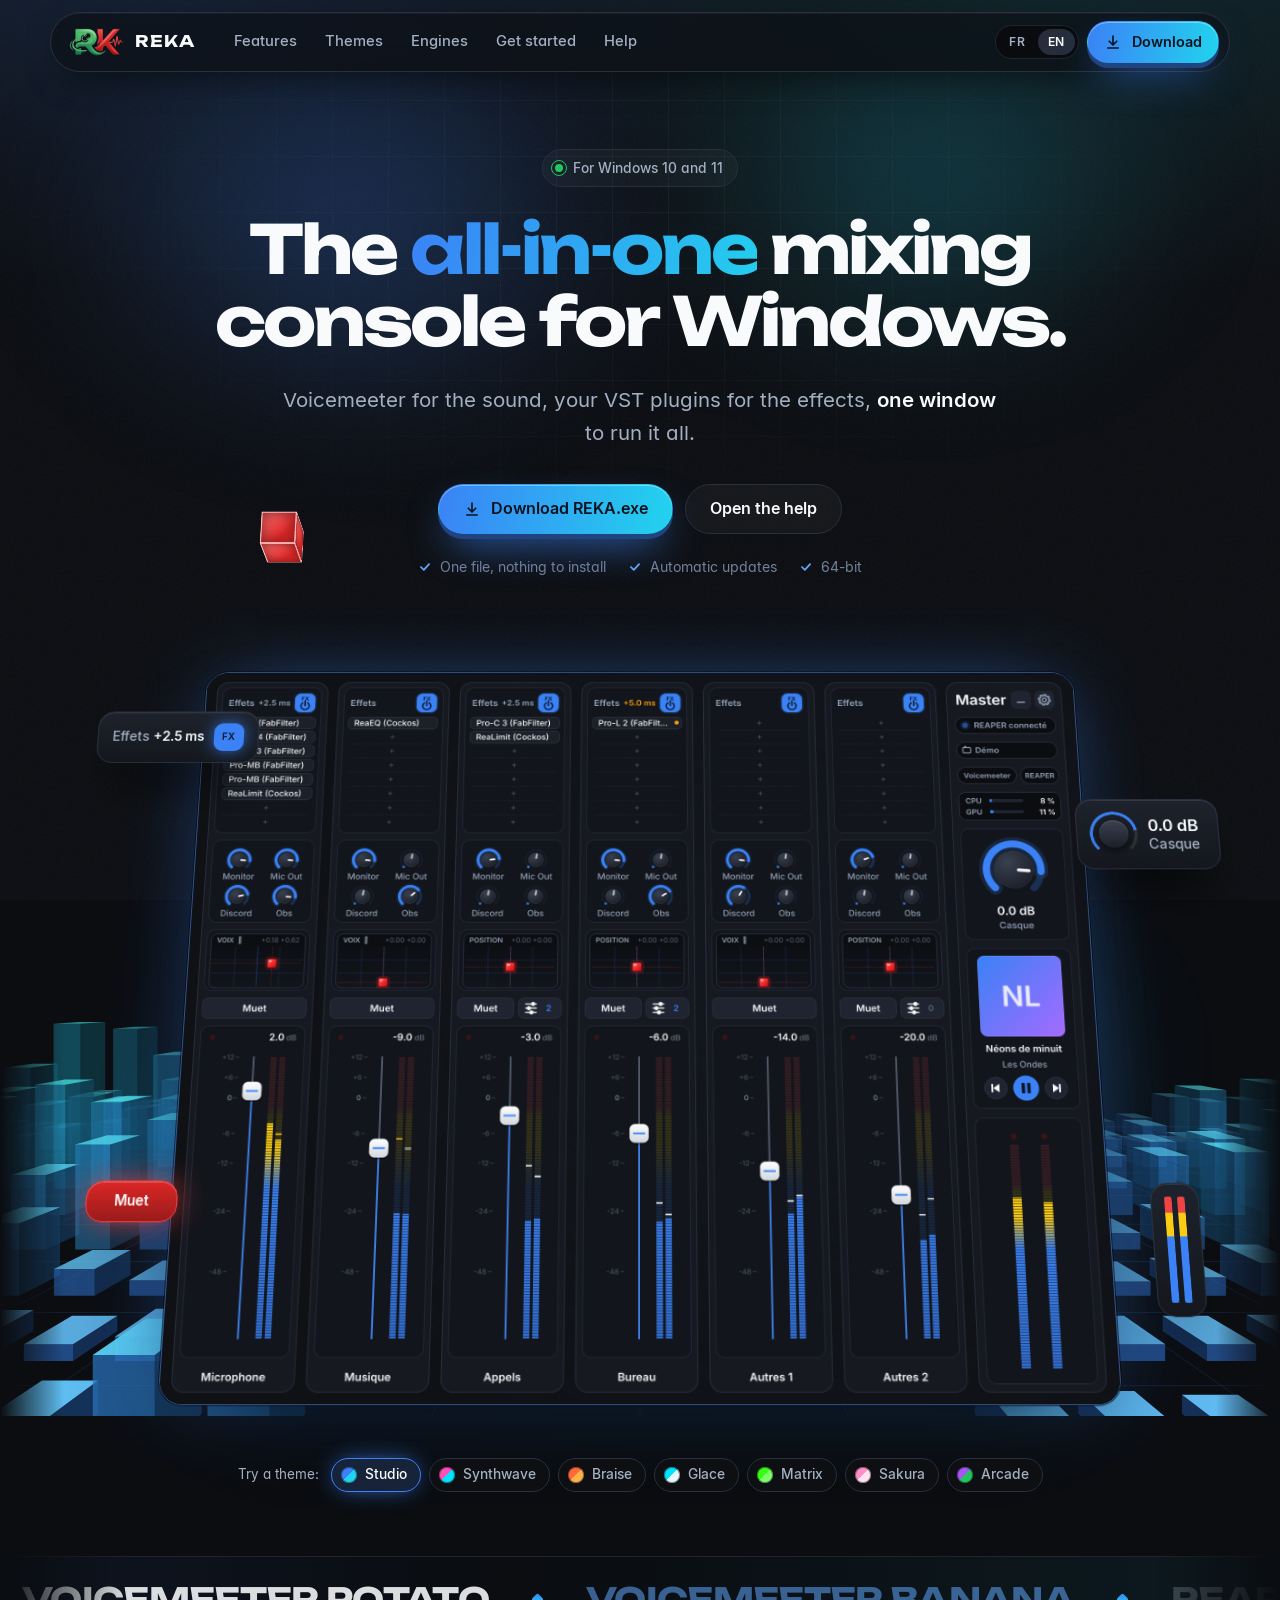
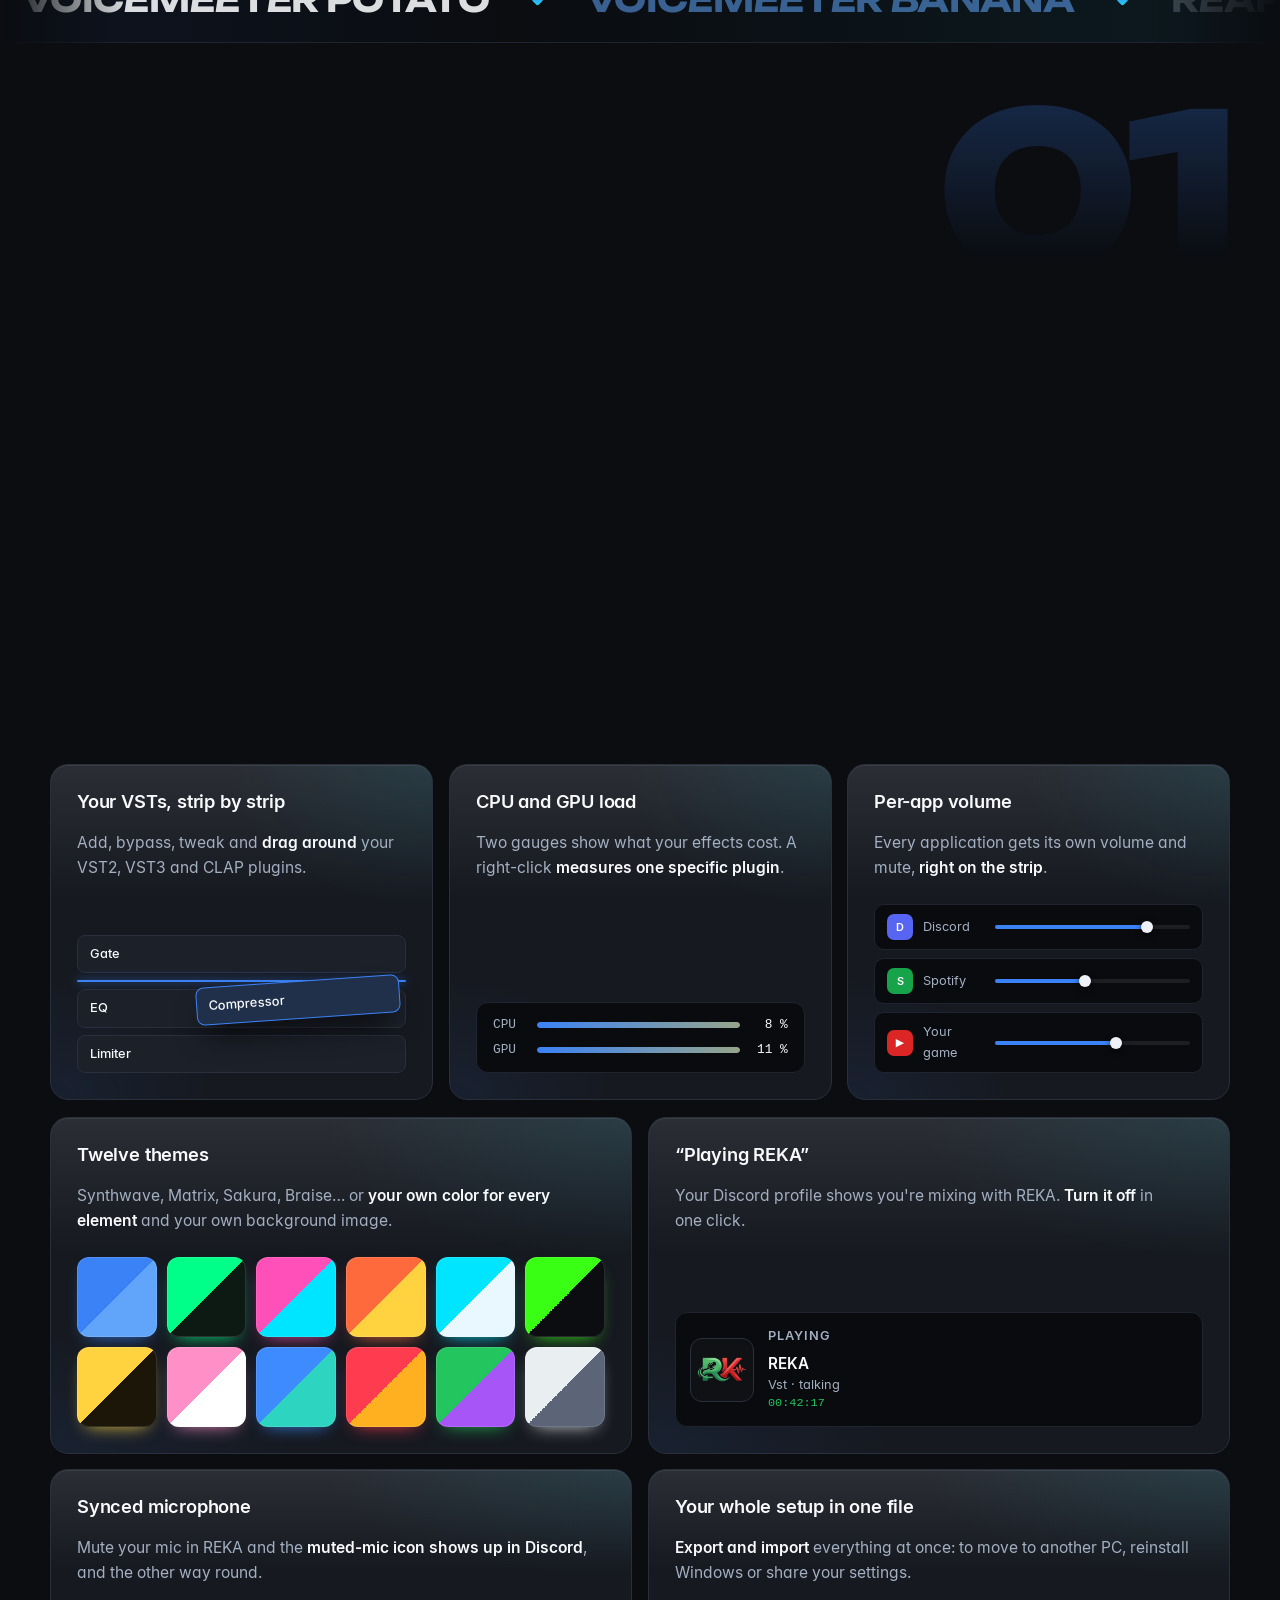
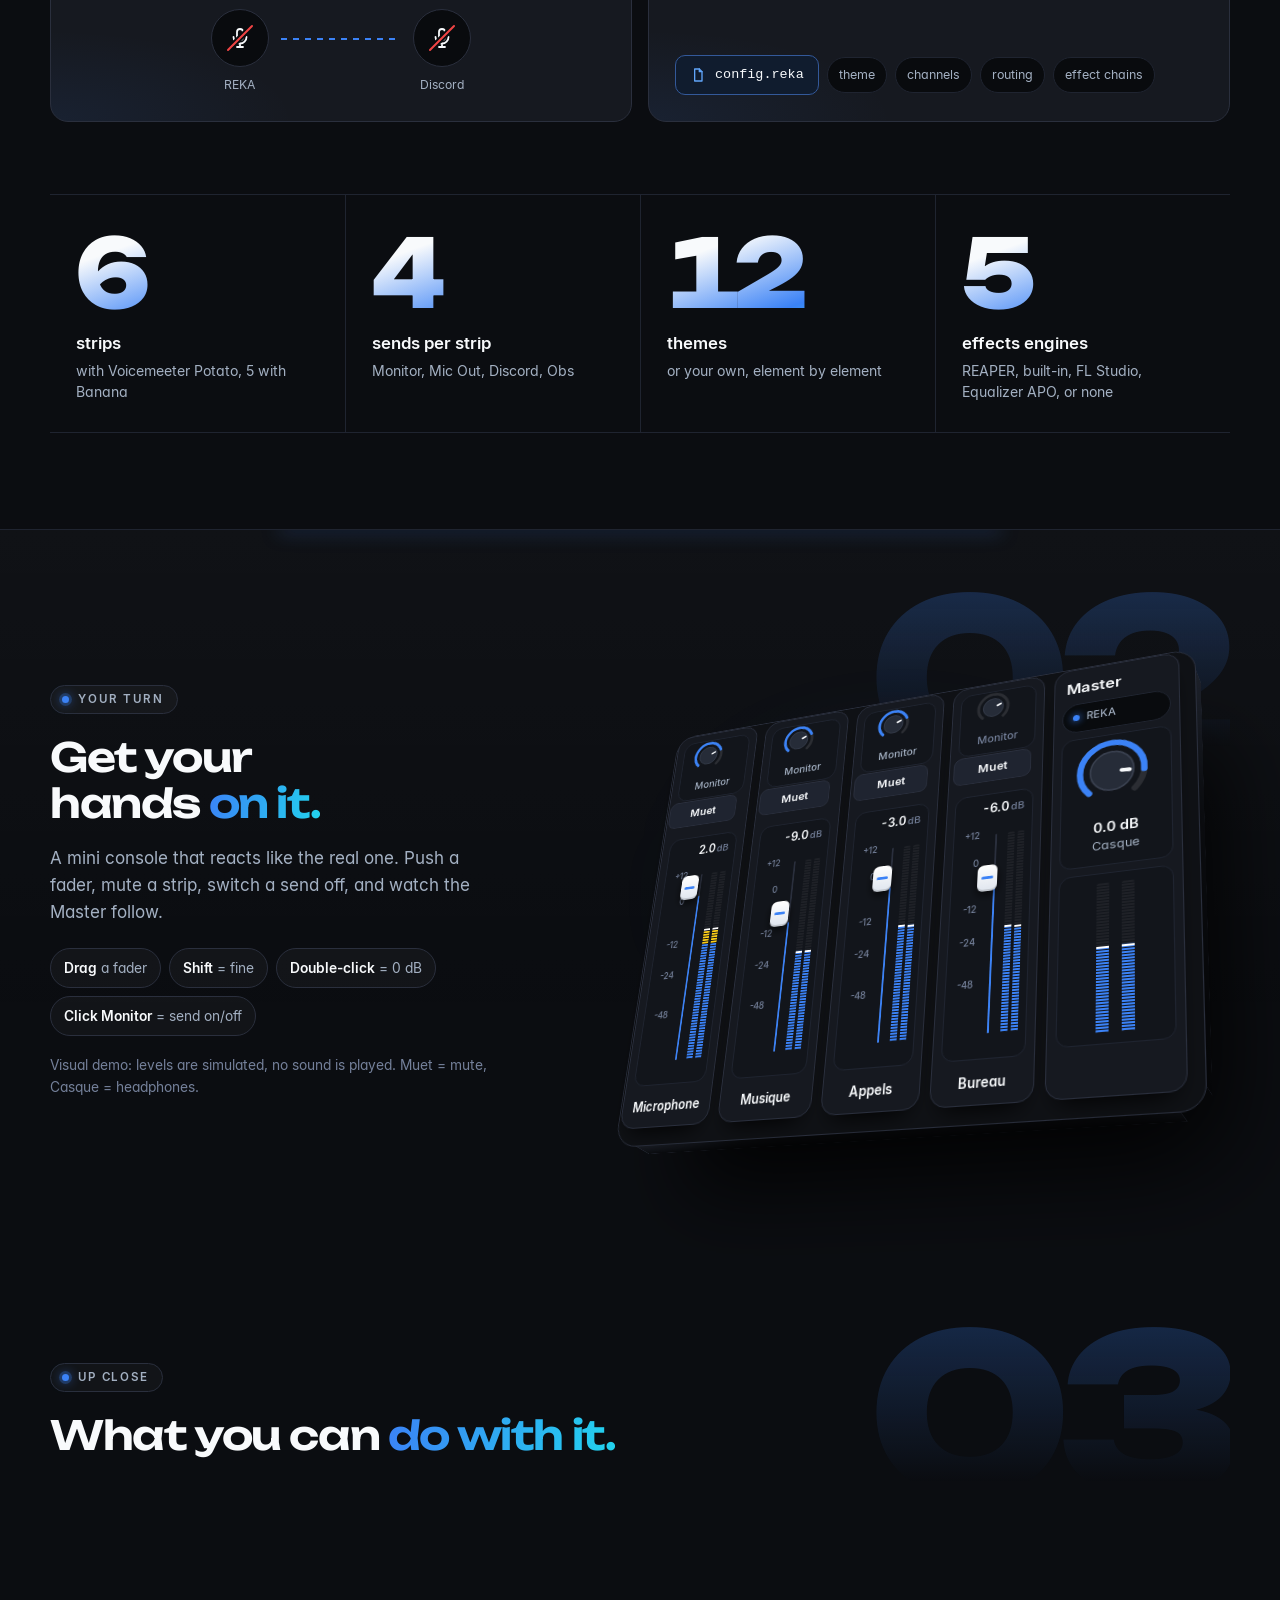
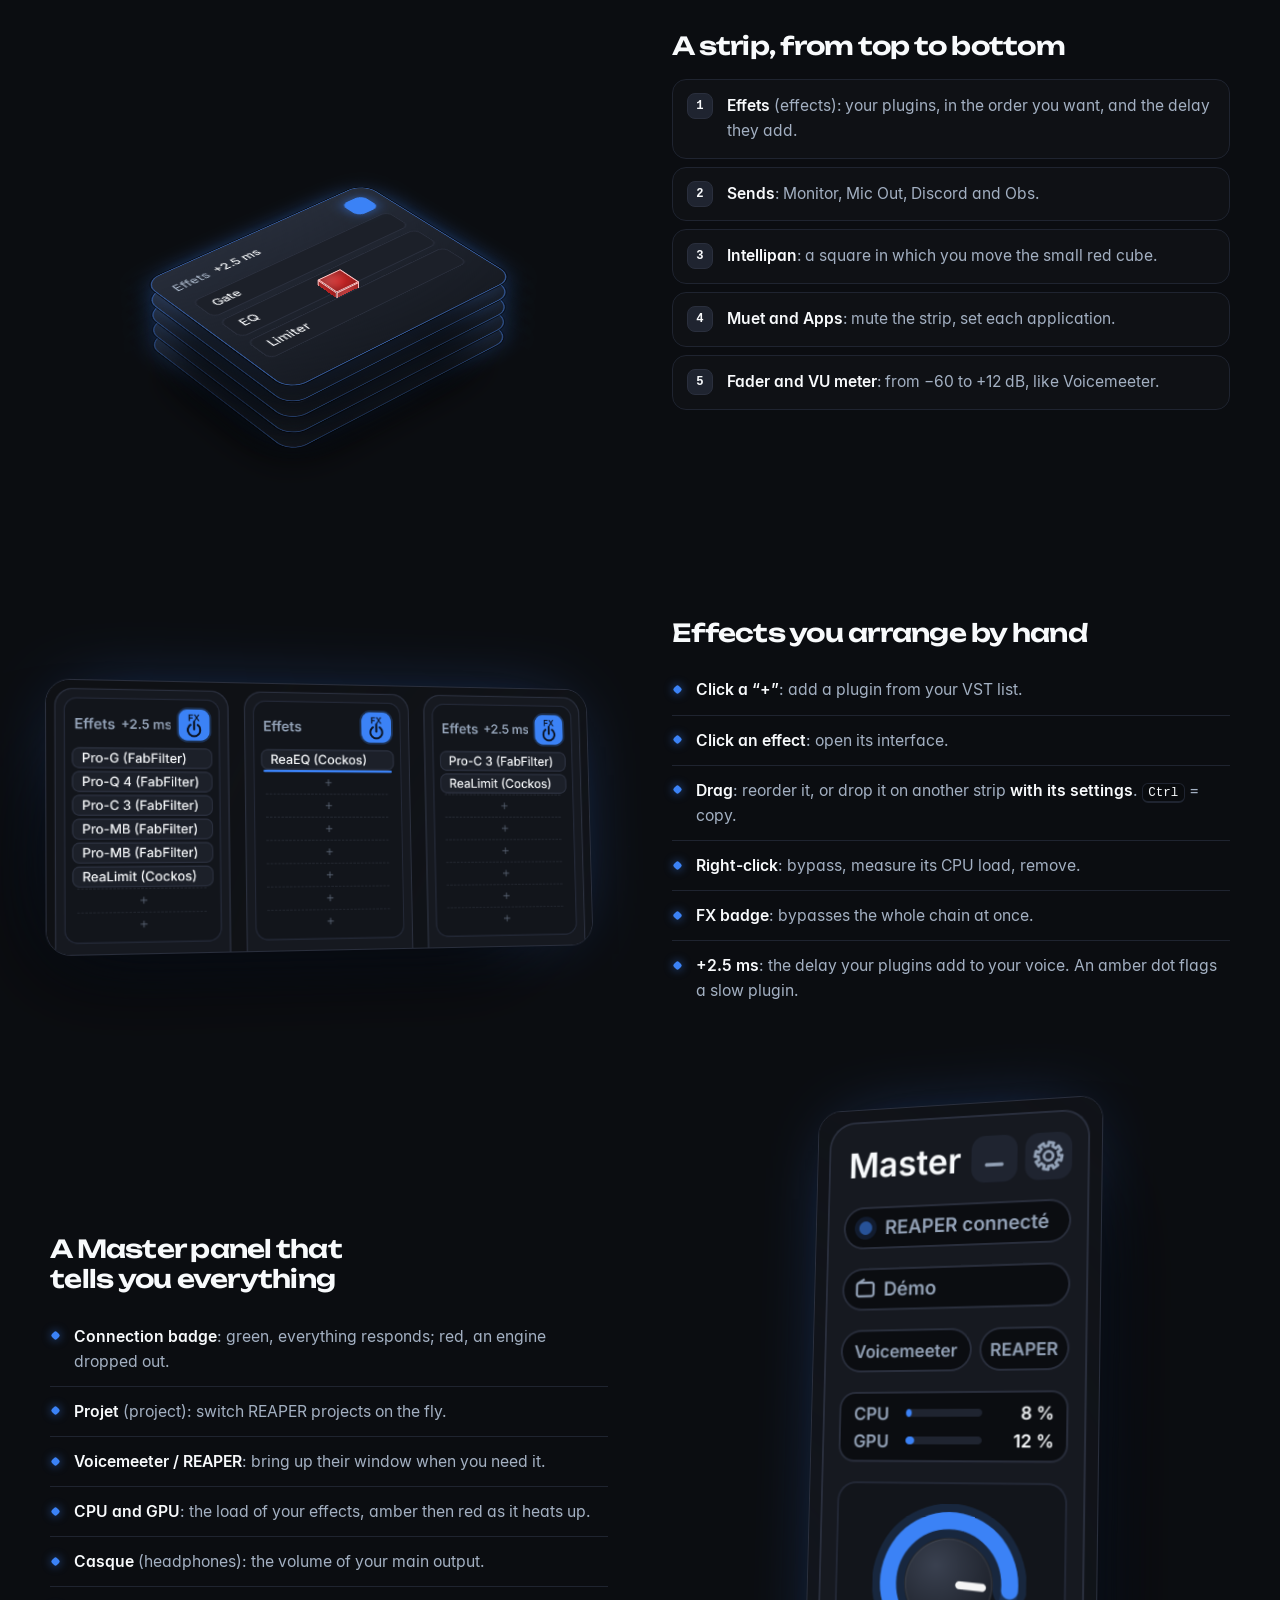
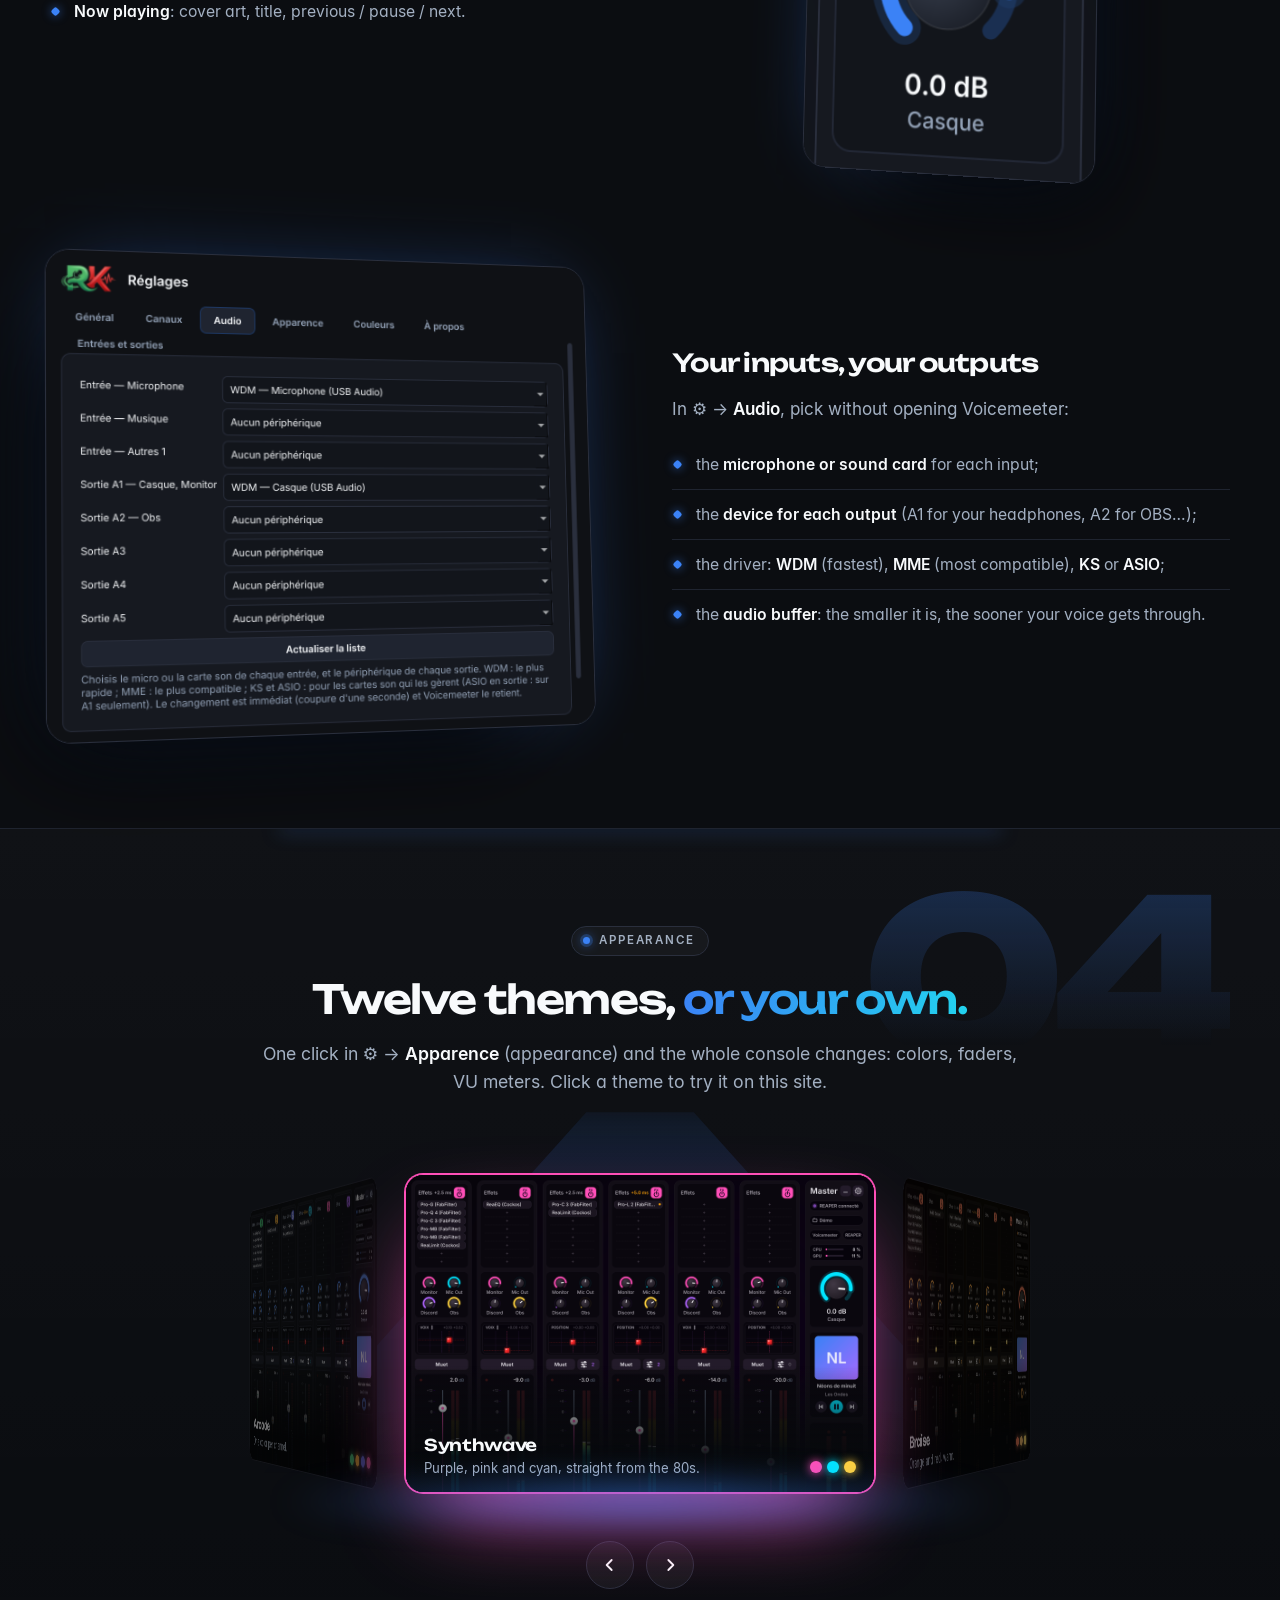
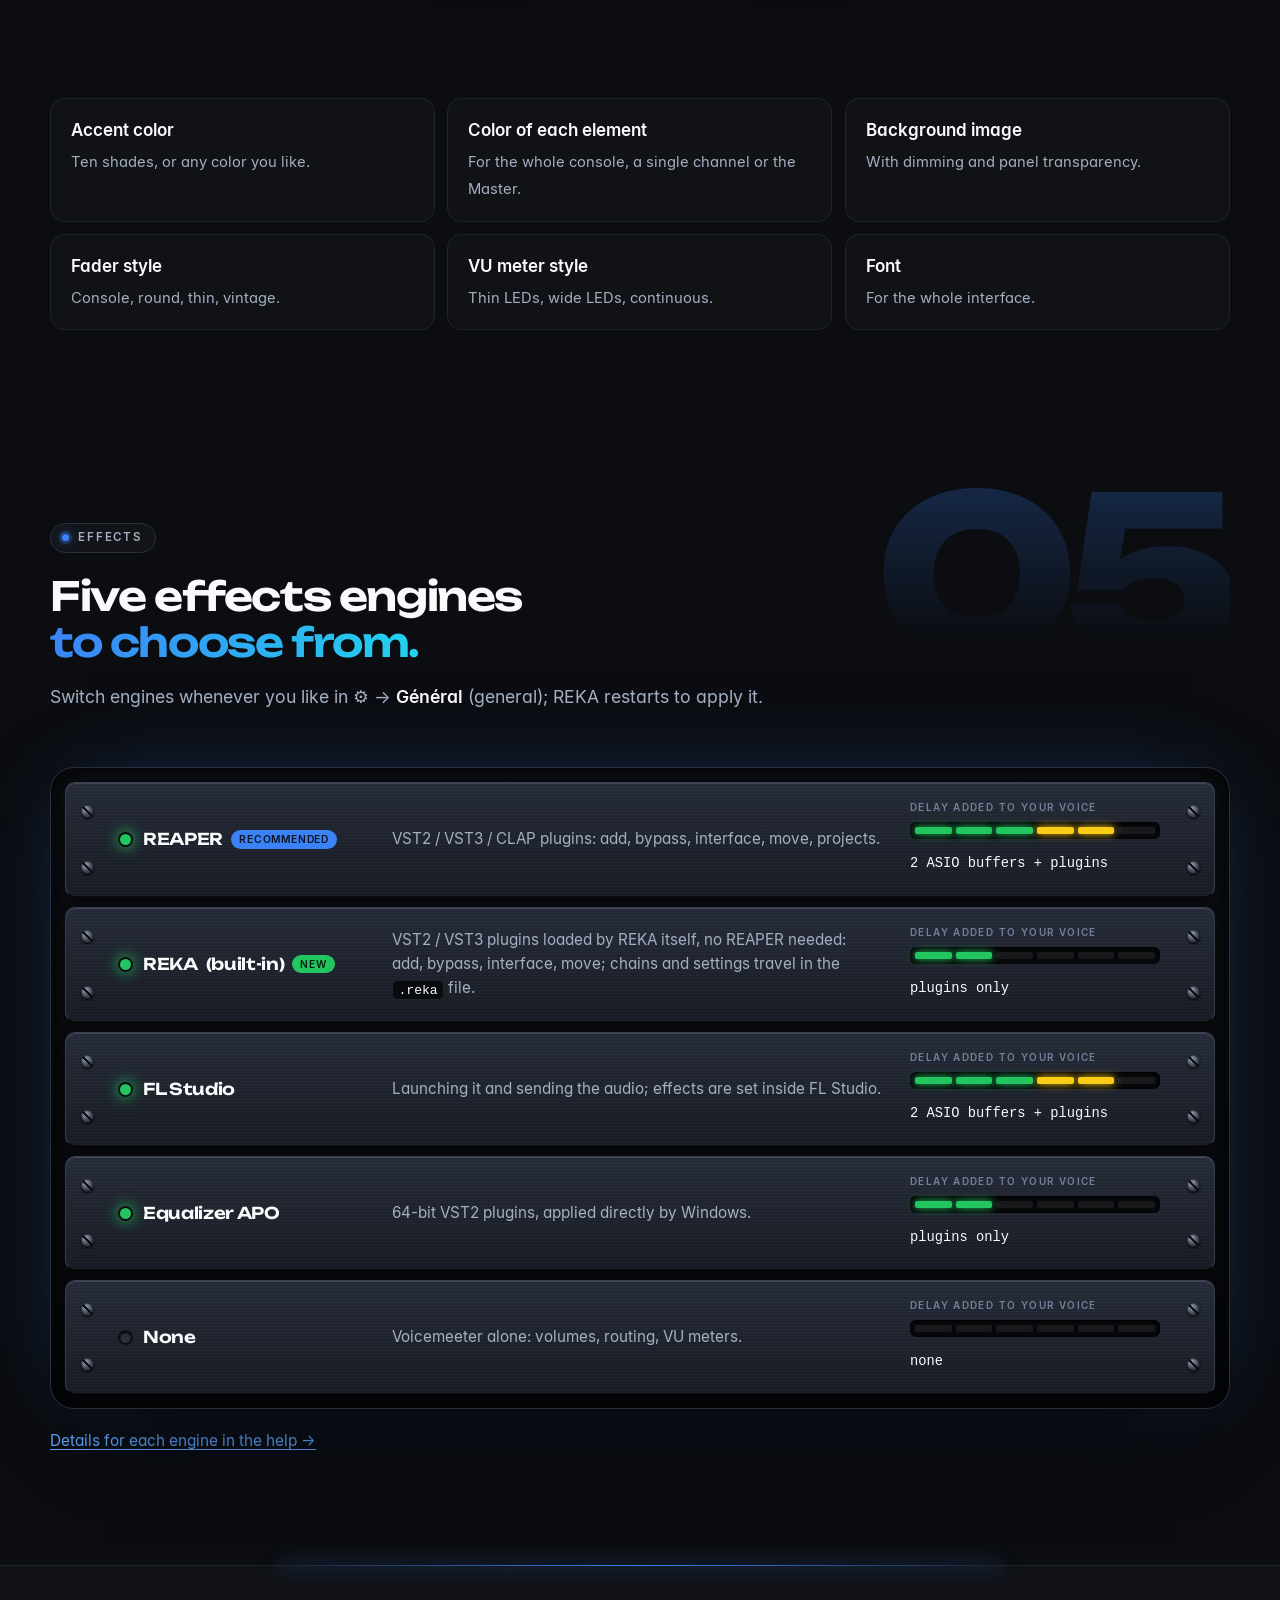
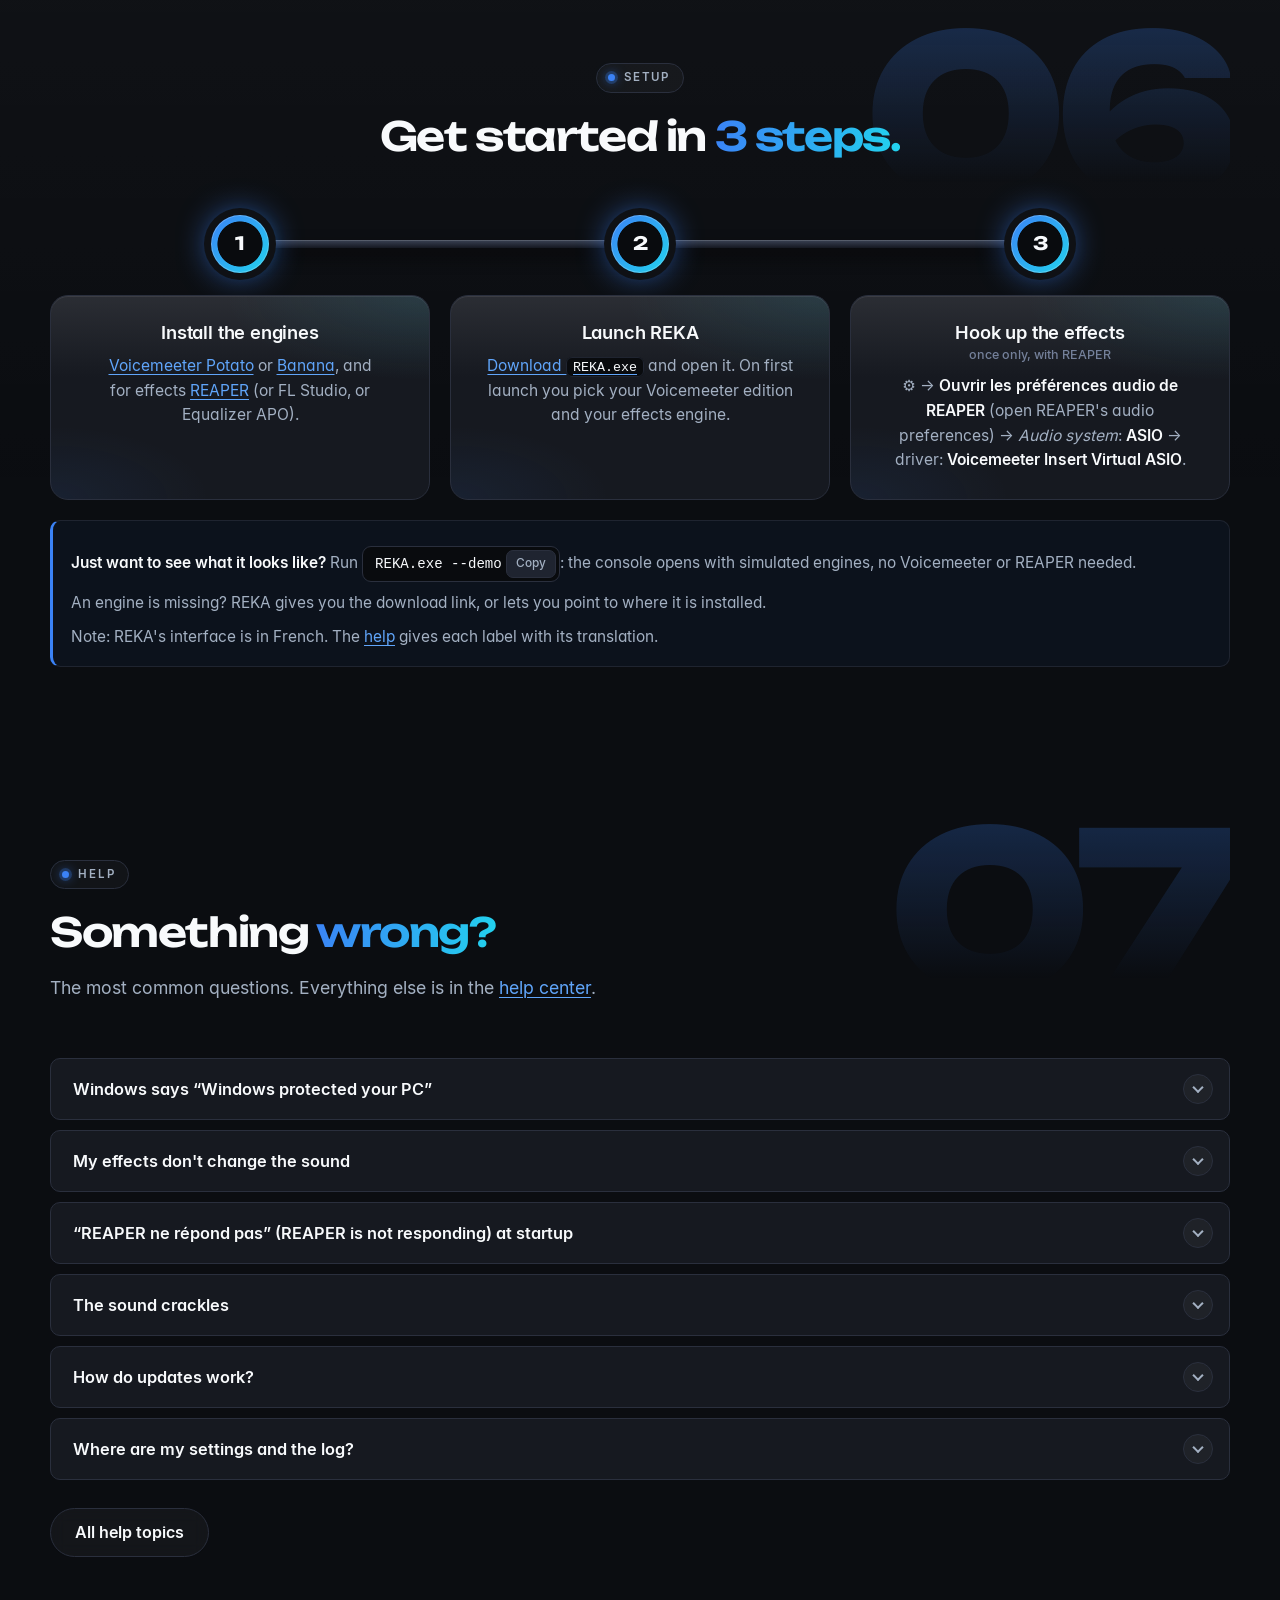
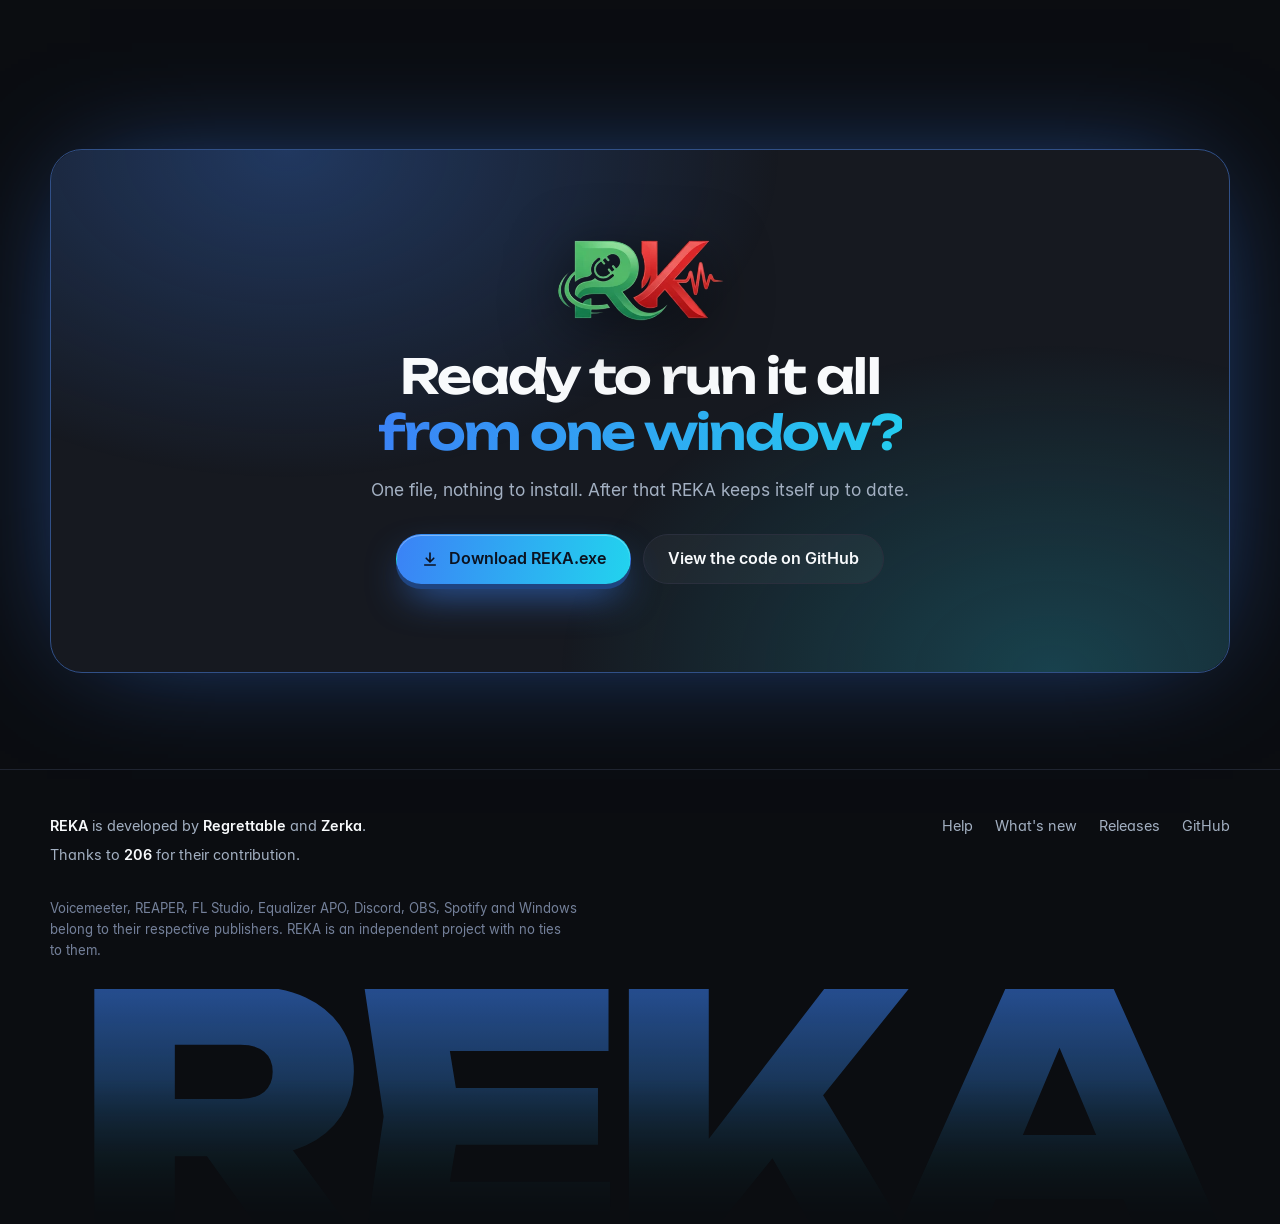
==== commit 851d0f74: "Polish the look: stats band, rack-style engines, cabled steps, footer wordmark - Hero title rises wo" ====
--- a/index.html
+++ b/index.html
@@ -66,8 +66,8 @@
         <span lang="fr">Pour Windows 10 et 11</span><span lang="en">For Windows 10 and 11</span>
         <b class="version-tag" data-latest-version></b>
       </div>
-      <h1 class="reveal" style="--delay:.06s" lang="fr">La console de mixage <em class="grad">tout-en-un</em> pour Windows.</h1>
-      <h1 class="reveal" style="--delay:.06s" lang="en">The <em class="grad">all-in-one</em> mixing console for Windows.</h1>
+      <h1 lang="fr">La console de mixage <em class="grad">tout-en-un</em> pour Windows.</h1>
+      <h1 lang="en">The <em class="grad">all-in-one</em> mixing console for Windows.</h1>
       <p class="lead reveal" style="--delay:.12s" lang="fr">Voicemeeter pour le son, tes plugins VST pour les effets, <strong>une seule fenêtre</strong> pour tout piloter.</p>
       <p class="lead reveal" style="--delay:.12s" lang="en">Voicemeeter for the sound, your VST plugins for the effects, <strong>one window</strong> to run it all.</p>
       <div class="cta reveal" style="--delay:.18s">
@@ -136,7 +136,7 @@
   </div>
 
   <!-- En bref -->
-  <section id="fonctions">
+  <section id="fonctions" data-n="01">
     <div class="wrap">
       <div class="section-head reveal">
         <div class="eyebrow"><span lang="fr">En bref</span><span lang="en">At a glance</span></div>
@@ -253,11 +253,18 @@
           </div>
         </article>
       </div>
-    </div>
+    
+      <div class="stats">
+        <div class="stat reveal"><b data-count="6">6</b><span lang="fr">strips</span><span lang="en">strips</span><small lang="fr">avec Voicemeeter Potato, 5 avec Banana</small><small lang="en">with Voicemeeter Potato, 5 with Banana</small></div>
+        <div class="stat reveal" style="--delay:.08s"><b data-count="4">4</b><span lang="fr">envois par strip</span><span lang="en">sends per strip</span><small>Monitor, Mic Out, Discord, Obs</small></div>
+        <div class="stat reveal" style="--delay:.16s"><b data-count="12">12</b><span lang="fr">thèmes</span><span lang="en">themes</span><small lang="fr">ou le tien, élément par élément</small><small lang="en">or your own, element by element</small></div>
+        <div class="stat reveal" style="--delay:.24s"><b data-count="5">5</b><span lang="fr">moteurs d'effets</span><span lang="en">effects engines</span><small lang="fr">REAPER, intégré, FL Studio, Equalizer APO, ou aucun</small><small lang="en">REAPER, built-in, FL Studio, Equalizer APO, or none</small></div>
+      </div>
+</div>
   </section>
 
   <!-- Mini-console -->
-  <section class="alt try js-only" id="essai">
+  <section class="alt try js-only" id="essai" data-n="02">
     <div class="wrap">
       <div class="split">
         <div class="reveal">
@@ -289,7 +296,7 @@
   </section>
 
   <!-- Dans le détail -->
-  <section id="console">
+  <section id="console" data-n="03">
     <div class="wrap">
       <div class="section-head reveal">
         <div class="eyebrow"><span lang="fr">Dans le détail</span><span lang="en">Up close</span></div>
@@ -434,7 +441,7 @@
   </section>
 
   <!-- Thèmes -->
-  <section class="alt" id="themes">
+  <section class="alt" id="themes" data-n="04">
     <div class="wrap">
       <div class="section-head center reveal">
         <div class="eyebrow"><span lang="fr">Apparence</span><span lang="en">Appearance</span></div>
@@ -501,7 +508,7 @@
   </section>
 
   <!-- Moteurs d'effets -->
-  <section id="moteurs">
+  <section id="moteurs" data-n="05">
     <div class="wrap">
       <div class="section-head reveal">
         <div class="eyebrow"><span lang="fr">Effets</span><span lang="en">Effects</span></div>
@@ -511,43 +518,62 @@
         <p lang="en">Switch engines whenever you like in ⚙ → <strong>Général</strong> (general); REKA restarts to apply it.</p>
       </div>
 
-      <div class="table-scroll reveal" tabindex="0" role="region" aria-label="Moteurs d'effets" data-label-fr="Tableau des moteurs d'effets" data-label-en="Effects engines table">
-        <table class="engines">
-          <thead>
-            <tr>
-              <th scope="col"><span lang="fr">Moteur</span><span lang="en">Engine</span></th>
-              <th scope="col"><span lang="fr">Ce que REKA pilote</span><span lang="en">What REKA controls</span></th>
-              <th scope="col"><span lang="fr">Délai ajouté à la voix</span><span lang="en">Delay added to your voice</span></th>
-            </tr>
-          </thead>
-          <tbody>
-            <tr>
-              <th scope="row">REAPER <span class="badge"><span lang="fr">conseillé</span><span lang="en">recommended</span></span></th>
-              <td><span lang="fr">Plugins VST2 / VST3 / CLAP : ajout, bypass, interface, déplacement, projets.</span><span lang="en">VST2 / VST3 / CLAP plugins: add, bypass, interface, move, projects.</span></td>
-              <td data-l-fr="Délai ajouté" data-l-en="Added delay"><span class="lat" data-n="3" aria-hidden="true"><i></i><i></i><i></i></span><span lang="fr">2 tampons ASIO + plugins</span><span lang="en">2 ASIO buffers + plugins</span></td>
-            </tr>
-            <tr>
-              <th scope="row">REKA <span lang="fr">(intégré)</span><span lang="en">(built-in)</span> <span class="badge new"><span lang="fr">nouveau</span><span lang="en">new</span></span></th>
-              <td><span lang="fr">Plugins VST2 / VST3 chargés par REKA, sans REAPER : ajout, bypass, interface, déplacement ; chaînes et réglages partagés dans le <code>.reka</code>.</span><span lang="en">VST2 / VST3 plugins loaded by REKA itself, no REAPER needed: add, bypass, interface, move; chains and settings travel in the <code>.reka</code> file.</span></td>
-              <td data-l-fr="Délai ajouté" data-l-en="Added delay"><span class="lat" data-n="1" aria-hidden="true"><i></i><i></i><i></i></span><span lang="fr">plugins seulement</span><span lang="en">plugins only</span></td>
-            </tr>
-            <tr>
-              <th scope="row">FL Studio</th>
-              <td><span lang="fr">Lancement et envoi du son ; les effets se règlent dans FL Studio.</span><span lang="en">Launching it and sending the audio; effects are set inside FL Studio.</span></td>
-              <td data-l-fr="Délai ajouté" data-l-en="Added delay"><span class="lat" data-n="3" aria-hidden="true"><i></i><i></i><i></i></span><span lang="fr">2 tampons ASIO + plugins</span><span lang="en">2 ASIO buffers + plugins</span></td>
-            </tr>
-            <tr>
-              <th scope="row">Equalizer APO</th>
-              <td><span lang="fr">Plugins VST2 64 bits, appliqués directement par Windows.</span><span lang="en">64-bit VST2 plugins, applied directly by Windows.</span></td>
-              <td data-l-fr="Délai ajouté" data-l-en="Added delay"><span class="lat" data-n="1" aria-hidden="true"><i></i><i></i><i></i></span><span lang="fr">plugins seulement</span><span lang="en">plugins only</span></td>
-            </tr>
-            <tr>
-              <th scope="row"><span lang="fr">Aucun</span><span lang="en">None</span></th>
-              <td><span lang="fr">Voicemeeter seul : volumes, routing, VU-mètres.</span><span lang="en">Voicemeeter alone: volumes, routing, VU meters.</span></td>
-              <td data-l-fr="Délai ajouté" data-l-en="Added delay"><span class="lat" data-n="0" aria-hidden="true"><i></i><i></i><i></i></span><span lang="fr">aucun</span><span lang="en">none</span></td>
-            </tr>
-          </tbody>
-        </table>
+      <div class="rack">
+        <article class="unit reveal">
+          <span class="ear" aria-hidden="true"></span>
+          <div class="u-name"><i class="led on" aria-hidden="true"></i><h3>REAPER <span class="badge"><span lang="fr">conseillé</span><span lang="en">recommended</span></span></h3></div>
+          <p class="u-desc"><span lang="fr">Plugins VST2 / VST3 / CLAP : ajout, bypass, interface, déplacement, projets.</span><span lang="en">VST2 / VST3 / CLAP plugins: add, bypass, interface, move, projects.</span></p>
+          <div class="u-delay">
+            <small><span lang="fr">Délai ajouté à la voix</span><span lang="en">Delay added to your voice</span></small>
+            <span class="meter" data-n="5" aria-hidden="true"><i></i><i></i><i></i><i></i><i></i><i></i></span>
+            <b><span lang="fr">2 tampons ASIO + plugins</span><span lang="en">2 ASIO buffers + plugins</span></b>
+          </div>
+          <span class="ear" aria-hidden="true"></span>
+        </article>
+        <article class="unit reveal" style="--delay:.06s">
+          <span class="ear" aria-hidden="true"></span>
+          <div class="u-name"><i class="led on blink" aria-hidden="true"></i><h3>REKA <span lang="fr">(intégré)</span><span lang="en">(built-in)</span> <span class="badge new"><span lang="fr">nouveau</span><span lang="en">new</span></span></h3></div>
+          <p class="u-desc"><span lang="fr">Plugins VST2 / VST3 chargés par REKA, sans REAPER : ajout, bypass, interface, déplacement ; chaînes et réglages partagés dans le <code>.reka</code>.</span><span lang="en">VST2 / VST3 plugins loaded by REKA itself, no REAPER needed: add, bypass, interface, move; chains and settings travel in the <code>.reka</code> file.</span></p>
+          <div class="u-delay">
+            <small><span lang="fr">Délai ajouté à la voix</span><span lang="en">Delay added to your voice</span></small>
+            <span class="meter" data-n="2" aria-hidden="true"><i></i><i></i><i></i><i></i><i></i><i></i></span>
+            <b><span lang="fr">plugins seulement</span><span lang="en">plugins only</span></b>
+          </div>
+          <span class="ear" aria-hidden="true"></span>
+        </article>
+        <article class="unit reveal" style="--delay:.12s">
+          <span class="ear" aria-hidden="true"></span>
+          <div class="u-name"><i class="led on" aria-hidden="true"></i><h3>FL Studio</h3></div>
+          <p class="u-desc"><span lang="fr">Lancement et envoi du son ; les effets se règlent dans FL Studio.</span><span lang="en">Launching it and sending the audio; effects are set inside FL Studio.</span></p>
+          <div class="u-delay">
+            <small><span lang="fr">Délai ajouté à la voix</span><span lang="en">Delay added to your voice</span></small>
+            <span class="meter" data-n="5" aria-hidden="true"><i></i><i></i><i></i><i></i><i></i><i></i></span>
+            <b><span lang="fr">2 tampons ASIO + plugins</span><span lang="en">2 ASIO buffers + plugins</span></b>
+          </div>
+          <span class="ear" aria-hidden="true"></span>
+        </article>
+        <article class="unit reveal" style="--delay:.18s">
+          <span class="ear" aria-hidden="true"></span>
+          <div class="u-name"><i class="led on" aria-hidden="true"></i><h3>Equalizer APO</h3></div>
+          <p class="u-desc"><span lang="fr">Plugins VST2 64 bits, appliqués directement par Windows.</span><span lang="en">64-bit VST2 plugins, applied directly by Windows.</span></p>
+          <div class="u-delay">
+            <small><span lang="fr">Délai ajouté à la voix</span><span lang="en">Delay added to your voice</span></small>
+            <span class="meter" data-n="2" aria-hidden="true"><i></i><i></i><i></i><i></i><i></i><i></i></span>
+            <b><span lang="fr">plugins seulement</span><span lang="en">plugins only</span></b>
+          </div>
+          <span class="ear" aria-hidden="true"></span>
+        </article>
+        <article class="unit reveal" style="--delay:.24s">
+          <span class="ear" aria-hidden="true"></span>
+          <div class="u-name"><i class="led " aria-hidden="true"></i><h3><span lang="fr">Aucun</span><span lang="en">None</span></h3></div>
+          <p class="u-desc"><span lang="fr">Voicemeeter seul : volumes, routing, VU-mètres.</span><span lang="en">Voicemeeter alone: volumes, routing, VU meters.</span></p>
+          <div class="u-delay">
+            <small><span lang="fr">Délai ajouté à la voix</span><span lang="en">Delay added to your voice</span></small>
+            <span class="meter" data-n="0" aria-hidden="true"><i></i><i></i><i></i><i></i><i></i><i></i></span>
+            <b><span lang="fr">aucun</span><span lang="en">none</span></b>
+          </div>
+          <span class="ear" aria-hidden="true"></span>
+        </article>
       </div>
       <p style="margin-top:20px;font-size:.96rem">
         <a href="help.html#moteurs"><span lang="fr">Le détail de chaque moteur dans l'aide →</span><span lang="en">Details for each engine in the help →</span></a>
@@ -556,7 +582,7 @@
   </section>
 
   <!-- Démarrer -->
-  <section class="alt" id="demarrer">
+  <section class="alt" id="demarrer" data-n="06">
     <div class="wrap">
       <div class="section-head center reveal">
         <div class="eyebrow"><span lang="fr">Installation</span><span lang="en">Setup</span></div>
@@ -565,20 +591,17 @@
       </div>
 
       <ol class="steps">
-        <li class="reveal"><div class="card">
-          <span class="n" aria-hidden="true"></span>
+        <li class="reveal"><span class="n" aria-hidden="true"></span><div class="card">
           <h3 lang="fr">Installe les moteurs</h3><h3 lang="en">Install the engines</h3>
           <p lang="fr"><a href="https://vb-audio.com/Voicemeeter/potato.htm" rel="noopener">Voicemeeter Potato</a> ou <a href="https://vb-audio.com/Voicemeeter/banana.htm" rel="noopener">Banana</a>, et pour les effets <a href="https://www.reaper.fm/download.php" rel="noopener">REAPER</a> (ou FL Studio, ou Equalizer APO).</p>
           <p lang="en"><a href="https://vb-audio.com/Voicemeeter/potato.htm" rel="noopener">Voicemeeter Potato</a> or <a href="https://vb-audio.com/Voicemeeter/banana.htm" rel="noopener">Banana</a>, and for effects <a href="https://www.reaper.fm/download.php" rel="noopener">REAPER</a> (or FL Studio, or Equalizer APO).</p>
         </div></li>
-        <li class="reveal" style="--delay:.1s"><div class="card">
-          <span class="n" aria-hidden="true"></span>
+        <li class="reveal" style="--delay:.1s"><span class="n" aria-hidden="true"></span><div class="card">
           <h3 lang="fr">Lance REKA</h3><h3 lang="en">Launch REKA</h3>
           <p lang="fr"><a href="https://github.com/1337133713377/reka/releases/latest/download/REKA.exe">Télécharge <code>REKA.exe</code></a> et ouvre-le. Au premier lancement, tu choisis ton édition de Voicemeeter et ton moteur d'effets.</p>
           <p lang="en"><a href="https://github.com/1337133713377/reka/releases/latest/download/REKA.exe">Download <code>REKA.exe</code></a> and open it. On first launch you pick your Voicemeeter edition and your effects engine.</p>
         </div></li>
-        <li class="reveal" style="--delay:.2s"><div class="card">
-          <span class="n" aria-hidden="true"></span>
+        <li class="reveal" style="--delay:.2s"><span class="n" aria-hidden="true"></span><div class="card">
           <h3 lang="fr">Branche les effets <span class="once">une seule fois, avec REAPER</span></h3>
           <h3 lang="en">Hook up the effects <span class="once">once only, with REAPER</span></h3>
           <p lang="fr">⚙ → <strong>Ouvrir les préférences audio de REAPER</strong> → <em>Audio system</em> : <strong>ASIO</strong> → pilote : <strong>Voicemeeter Insert Virtual ASIO</strong>.</p>
@@ -599,7 +622,7 @@
   </section>
 
   <!-- Questions fréquentes -->
-  <section id="aide">
+  <section id="aide" data-n="07">
     <div class="wrap">
       <div class="section-head reveal">
         <div class="eyebrow"><span lang="fr">Aide</span><span lang="en">Help</span></div>
@@ -701,6 +724,7 @@
     <p class="legal" lang="fr">Voicemeeter, REAPER, FL Studio, Equalizer APO, Discord, OBS, Spotify et Windows appartiennent à leurs éditeurs respectifs. REKA est un projet indépendant, sans lien avec eux.</p>
     <p class="legal" lang="en">Voicemeeter, REAPER, FL Studio, Equalizer APO, Discord, OBS, Spotify and Windows belong to their respective publishers. REKA is an independent project with no ties to them.</p>
   </div>
+  <div class="mega" aria-hidden="true">REKA</div>
 </footer>
 
 <dialog class="lightbox" aria-label="Capture agrandie">
--- a/assets/css/style.css
+++ b/assets/css/style.css
@@ -233,7 +233,7 @@
 
 /* ---------- Sections ---------- */
 
-section { padding-block: clamp(64px, 9vw, 120px); position: relative; }
+section { padding-block: clamp(56px, 7.5vw, 104px); position: relative; }
 .section-head { max-width: 760px; margin-bottom: clamp(32px, 4.5vw, 56px); }
 .section-head.center { margin-inline: auto; text-align: center; }
 .eyebrow {
@@ -329,17 +329,22 @@
 /* ---------- Bandeau défilant ---------- */
 
 .marquee {
-  overflow: hidden; padding: 22px 0; border-block: 1px solid var(--border-soft); background: #ffffff04;
-  -webkit-mask-image: linear-gradient(90deg, transparent, #000 12%, #000 88%, transparent); mask-image: linear-gradient(90deg, transparent, #000 12%, #000 88%, transparent);
-}
-.marquee .track { display: flex; width: max-content; animation: marquee 46s linear infinite; }
+  overflow: hidden; padding: 26px 0; border-block: 1px solid var(--border-soft);
+  background: linear-gradient(90deg, color-mix(in srgb, var(--grad-a) 7%, transparent), transparent 40%, color-mix(in srgb, var(--grad-b) 7%, transparent));
+  -webkit-mask-image: linear-gradient(90deg, transparent, #000 10%, #000 90%, transparent); mask-image: linear-gradient(90deg, transparent, #000 10%, #000 90%, transparent);
+}
+.marquee .track { display: flex; width: max-content; animation: marquee 52s linear infinite; }
 .marquee:hover .track { animation-play-state: paused; }
 .marquee ul { display: flex; list-style: none; margin: 0; padding: 0; }
 .marquee li {
-  margin: 0; padding-inline: 26px; white-space: nowrap; display: flex; align-items: center; gap: 52px;
-  font: 500 0.82rem/1 var(--display); letter-spacing: 0.1em; text-transform: uppercase; color: var(--muted);
-}
-.marquee li::after { content: ""; width: 6px; height: 6px; border-radius: 1px; background: var(--accent); transform: rotate(45deg); opacity: .8; }
+  margin: 0; padding-inline: 22px; white-space: nowrap; display: flex; align-items: center; gap: 44px;
+  font: 700 clamp(1.3rem, 2.6vw, 2.1rem)/1 var(--display); letter-spacing: -0.02em; text-transform: uppercase;
+  color: color-mix(in srgb, var(--text-2) 34%, transparent); transition: color .3s;
+}
+.marquee li:nth-child(3n+1) { color: color-mix(in srgb, var(--text) 88%, transparent); }
+.marquee li:nth-child(3n+2) { color: color-mix(in srgb, var(--accent-2) 55%, transparent); }
+.marquee li:hover { color: var(--text); }
+.marquee li::after { content: ""; width: 9px; height: 9px; border-radius: 2px; background: linear-gradient(135deg, var(--grad-a), var(--grad-b)); transform: rotate(45deg); }
 @keyframes marquee { to { transform: translateX(-50%); } }
 
 /* ---------- Cartes ---------- */
@@ -349,9 +354,13 @@
 .grid-2 { grid-template-columns: repeat(2, minmax(0, 1fr)); }
 
 .card {
-  background: linear-gradient(180deg, color-mix(in srgb, var(--panel) 92%, white), var(--panel) 40%);
+  background:
+    radial-gradient(90% 70% at 100% 0%, color-mix(in srgb, var(--grad-b) 9%, transparent), transparent 60%),
+    radial-gradient(70% 60% at 0% 100%, color-mix(in srgb, var(--grad-a) 8%, transparent), transparent 60%),
+    linear-gradient(180deg, color-mix(in srgb, var(--panel) 91%, white), var(--panel) 40%);
   border: 1px solid var(--border); border-radius: var(--radius);
   padding: 26px; position: relative; z-index: 0;
+  box-shadow: inset 0 1px 0 #ffffff14;
 }
 .card::before {
   content: ""; position: absolute; inset: 0; border-radius: inherit; z-index: -1; pointer-events: none;
@@ -535,7 +544,7 @@
 /* ---------- Blocs image + texte ---------- */
 
 .split { display: grid; grid-template-columns: minmax(0, 1fr) minmax(0, 1fr); gap: clamp(28px, 5vw, 72px); align-items: center; }
-.split + .split { margin-top: clamp(56px, 8vw, 104px); }
+.split + .split { margin-top: clamp(48px, 6.5vw, 88px); }
 .split.reverse > .shot, .split.reverse > .shot-narrow { order: 2; }
 .split h3 { font-family: var(--display); font-weight: 600; font-size: clamp(1.2rem, 2.1vw, 1.55rem); letter-spacing: -0.03em; line-height: 1.2; margin-bottom: 18px; }
 .split p { color: var(--text-2); }
@@ -603,17 +612,25 @@
 
 /* ---------- Étapes ---------- */
 
-.steps { list-style: none; padding: 0; margin: 0; counter-reset: step; display: grid; grid-template-columns: repeat(3, minmax(0, 1fr)); gap: 16px; position: relative; }
-.steps::before { content: ""; position: absolute; left: 8%; right: 8%; top: 54px; height: 2px; background: repeating-linear-gradient(90deg, var(--accent) 0 8px, transparent 8px 16px); opacity: .5; z-index: 0; }
-.steps > li { counter-increment: step; margin: 0; position: relative; z-index: 1; }
-.steps .card { height: 100%; padding-top: 30px; }
-.steps .card > .n {
-  display: grid; place-items: center; width: 50px; height: 50px; border-radius: 15px; margin-bottom: 20px;
-  font: 700 1.15rem/1 var(--display); color: var(--on-accent);
-  background: linear-gradient(135deg, var(--grad-a), var(--grad-b));
-  box-shadow: 0 5px 0 color-mix(in srgb, var(--grad-a) 50%, #000), 0 16px 30px -10px var(--grad-a);
-}
-.steps .card > .n::before { content: counter(step); }
+.steps { list-style: none; padding: 0; margin: 0; counter-reset: step; display: grid; grid-template-columns: repeat(3, minmax(0, 1fr)); gap: 20px; position: relative; }
+.steps::before {
+  content: ""; position: absolute; left: 16.66%; right: 16.66%; top: 25px; height: 8px; border-radius: 4px; z-index: 0;
+  background: linear-gradient(180deg, #3a4254, #151821); box-shadow: inset 0 1px 0 #ffffff26, 0 8px 16px #000a;
+}
+.steps::after {
+  content: ""; position: absolute; top: 22px; left: 16.66%; width: 14px; height: 14px; margin-left: -7px; border-radius: 50%; z-index: 0;
+  background: #fff; box-shadow: 0 0 0 3px var(--grad-b), 0 0 22px 6px var(--grad-b); animation: signal 3.4s cubic-bezier(.5, 0, .5, 1) infinite;
+}
+@keyframes signal { 0% { left: 16.66%; opacity: 0; } 8%, 92% { opacity: 1; } 100% { left: 83.33%; opacity: 0; } }
+.steps > li { counter-increment: step; margin: 0; position: relative; z-index: 1; display: flex; flex-direction: column; align-items: center; gap: 22px; }
+.steps .card { width: 100%; flex: 1; text-align: center; }
+.steps .n {
+  display: grid; place-items: center; width: 58px; height: 58px; border-radius: 50%; flex: none;
+  font: 700 1.15rem/1 var(--display); color: var(--text);
+  background: radial-gradient(circle, var(--deep) 0 54%, transparent 56%), linear-gradient(135deg, var(--grad-a), var(--grad-b));
+  box-shadow: 0 0 0 7px var(--window), 0 0 34px -2px var(--grad-a), inset 0 0 0 1px #ffffff40;
+}
+.steps .n::before { content: counter(step); }
 .steps .once { font: 500 0.78rem/1.3 var(--font); color: var(--muted); display: block; margin-top: 4px; letter-spacing: 0; }
 
 .note {
@@ -799,7 +816,7 @@
   .split, .split.reverse, .try .split { grid-template-columns: minmax(0, 1fr); }
   .split.reverse > .shot, .split.reverse > .shot-narrow { order: 0; }
   .steps { grid-template-columns: minmax(0, 1fr); }
-  .steps::before { display: none; }
+  .steps::before, .steps::after { display: none; }
   .grid-2 { grid-template-columns: minmax(0, 1fr); }
   .tiles { grid-template-columns: repeat(2, minmax(0, 1fr)); }
   .spectrum { display: none; }
@@ -1064,3 +1081,165 @@
   .flipper.flip { animation: none; }
   .ring .theme-wall { transition: none; }
 }
+
+/* =====================================================================
+   Finitions : rythme des sections, lumière, grands chiffres, rack, pied
+   ===================================================================== */
+
+/* Lumière douce qui suit le pointeur (posée par fx.js). */
+.cursor-light {
+  position: fixed; left: 0; top: 0; width: 720px; height: 720px; margin: -360px 0 0 -360px; border-radius: 50%;
+  z-index: -1; pointer-events: none; opacity: 0; transition: opacity .6s;
+  background: radial-gradient(closest-side, color-mix(in srgb, var(--grad-a) 16%, transparent), transparent);
+}
+.cursor-light.on { opacity: 1; }
+
+/* Halos du haut de page, en mouvement lent. */
+.hero::after {
+  content: ""; position: absolute; left: 50%; top: -6%; width: min(1300px, 120vw); height: 620px; z-index: -1; pointer-events: none;
+  transform: translateX(-50%); filter: blur(70px); opacity: .55;
+  background:
+    radial-gradient(34% 46% at 28% 40%, color-mix(in srgb, var(--grad-a) 60%, transparent), transparent 70%),
+    radial-gradient(30% 42% at 72% 34%, color-mix(in srgb, var(--grad-b) 44%, transparent), transparent 70%);
+  animation: aurora 16s ease-in-out infinite alternate;
+}
+@keyframes aurora {
+  from { transform: translateX(-54%) translateY(-10px) scale(1); }
+  to { transform: translateX(-46%) translateY(26px) scale(1.12); }
+}
+
+/* Titre : les mots se lèvent un à un, le dégradé glisse. */
+html.js .hero h1 { opacity: 0; animation: appear .01s 1.4s forwards; perspective: 900px; }
+html.js .hero h1.words { opacity: 1; animation: none; }
+@keyframes appear { to { opacity: 1; } }
+.hero h1 .w { display: inline-block; transform-origin: 50% 100%; animation: word .95s var(--ease) both; animation-delay: calc(var(--i) * 75ms + .05s); }
+@keyframes word { from { opacity: 0; transform: translateY(.55em) rotateX(-75deg); } }
+.hero h1 em.grad, .final h2 em.grad {
+  background-image: linear-gradient(100deg, var(--grad-a), var(--grad-b), var(--grad-a)); background-size: 220% 100%;
+}
+.hero h1 em.grad { animation: sheen 7s linear infinite; }
+.hero h1 em.grad.w { animation: word .95s var(--ease) both, sheen 7s linear infinite; animation-delay: calc(var(--i) * 75ms + .05s), 0s; }
+.final h2 em.grad { animation: sheen 7s linear infinite; }
+@keyframes sheen { to { background-position: -220% 0; } }
+
+/* Barre de progression de lecture, sous l'en-tête. */
+.site-header .wrap::after {
+  content: ""; position: absolute; left: 26px; right: 26px; bottom: -1px; height: 2px; border-radius: 2px; pointer-events: none;
+  background: linear-gradient(90deg, var(--grad-a), var(--grad-b)); box-shadow: 0 0 12px var(--grad-a);
+  transform-origin: 0 50%; transform: scaleX(var(--scroll, 0));
+}
+.nav a.active { color: var(--text); background: #ffffff14; }
+
+/* Numéro de section, en très grand derrière le titre. */
+section[data-n] > .wrap { position: relative; z-index: 1; }
+section[data-n]::after {
+  content: attr(data-n); position: absolute; z-index: 0; pointer-events: none;
+  right: max(var(--gutter), calc((100vw - var(--wrap)) / 2)); top: clamp(20px, 3vw, 44px);
+  font: 800 clamp(6rem, 17vw, 14rem)/1 var(--display); letter-spacing: -0.06em;
+  background: linear-gradient(180deg, color-mix(in srgb, var(--accent) 26%, transparent), transparent 82%);
+  -webkit-background-clip: text; background-clip: text; color: transparent;
+}
+.alt::before {
+  content: ""; position: absolute; top: -1px; left: 50%; width: min(720px, 82%); height: 1px; transform: translateX(-50%); pointer-events: none;
+  background: linear-gradient(90deg, transparent, var(--accent), transparent); box-shadow: 0 0 18px 1px color-mix(in srgb, var(--accent) 60%, transparent);
+}
+
+/* ---------- Grands chiffres ---------- */
+
+.stats { display: grid; grid-template-columns: repeat(4, minmax(0, 1fr)); margin-top: clamp(40px, 6vw, 72px); border-block: 1px solid var(--border-soft); }
+.stat { padding: 34px 26px 30px; border-left: 1px solid var(--border-soft); position: relative; }
+.stat:first-child { border-left: 0; }
+.stat b {
+  display: block; font: 800 clamp(3.4rem, 7.4vw, 6rem)/0.92 var(--display); letter-spacing: -0.07em; font-variant-numeric: tabular-nums;
+  background: linear-gradient(160deg, var(--text) 20%, var(--grad-a) 70%, var(--grad-b)); -webkit-background-clip: text; background-clip: text; color: transparent;
+}
+.stat span { display: block; margin-top: 14px; font-weight: 600; font-size: 1.05rem; }
+.stat small { display: block; margin-top: 4px; color: var(--text-2); font-size: 0.88rem; line-height: 1.45; }
+
+/* ---------- Moteurs d'effets : un rack ---------- */
+
+.rack {
+  display: grid; gap: 10px; padding: 14px; border-radius: 24px; position: relative;
+  background: linear-gradient(180deg, #0d0f14, #07080b); border: 1px solid var(--border);
+  box-shadow: inset 0 2px 24px #000, 0 50px 90px -50px #000, 0 0 90px -40px color-mix(in srgb, var(--grad-a) 60%, transparent);
+}
+.unit {
+  display: grid; grid-template-columns: 22px minmax(170px, 250px) minmax(0, 1fr) minmax(200px, 250px) 22px; gap: 22px; align-items: center;
+  padding: 20px 10px; border-radius: 10px; position: relative;
+  background: repeating-linear-gradient(0deg, #ffffff06 0 1px, transparent 1px 3px), linear-gradient(180deg, #252b38, #171b23);
+  border: 1px solid #353d4f; border-bottom-color: #0b0d11;
+  box-shadow: inset 0 1px 0 #ffffff21, 0 8px 16px -8px #000;
+  transition: transform .35s var(--ease), border-color .3s, box-shadow .35s;
+}
+.unit:hover { transform: translateY(-3px) scale(1.012); border-color: color-mix(in srgb, var(--accent) 60%, #353d4f); box-shadow: inset 0 1px 0 #ffffff21, 0 24px 40px -18px #000, 0 0 40px -12px var(--accent); z-index: 1; }
+.ear { align-self: stretch; display: flex; flex-direction: column; justify-content: space-between; align-items: center; padding-block: 2px; }
+.ear::before, .ear::after {
+  content: ""; width: 13px; height: 13px; border-radius: 50%;
+  background: linear-gradient(45deg, transparent 44%, #0b0d11 44% 56%, transparent 56%), radial-gradient(circle at 35% 30%, #9aa3b5, #3a4150 55%, #15181e);
+  box-shadow: 0 1px 2px #000, inset 0 0 0 1px #0007;
+}
+.u-name { display: flex; align-items: center; gap: 12px; flex-wrap: wrap; }
+.u-name h3 { font: 600 1.02rem/1.25 var(--display); letter-spacing: -0.02em; display: flex; align-items: center; gap: 8px; flex-wrap: wrap; }
+.u-name .badge { margin-left: 0; font-family: var(--font); letter-spacing: 0.08em; }
+.led { width: 11px; height: 11px; border-radius: 50%; flex: none; background: #2a303c; box-shadow: inset 0 1px 2px #000, 0 0 0 2px #0b0d11; }
+.led.on { background: var(--vu-green); box-shadow: 0 0 0 2px #0b0d11, 0 0 14px 3px color-mix(in srgb, var(--vu-green) 80%, transparent); }
+.led.blink { animation: blink 1.6s steps(1) infinite; }
+@keyframes blink { 50% { background: #14532d; box-shadow: 0 0 0 2px #0b0d11; } }
+.u-desc { margin: 0; color: var(--text-2); font-size: 0.95rem; }
+.u-delay small { display: block; font: 600 0.62rem/1 var(--font); letter-spacing: 0.14em; text-transform: uppercase; color: var(--muted); margin-bottom: 9px; }
+.meter { display: flex; gap: 4px; margin-bottom: 9px; padding: 5px; border-radius: 6px; background: #07080b; box-shadow: inset 0 1px 3px #000; }
+.meter i { flex: 1; height: 7px; border-radius: 2px; background: #ffffff12; }
+.meter[data-n="2"] i:nth-child(-n+2) { background: var(--vu-green); box-shadow: 0 0 8px var(--vu-green); }
+.meter[data-n="5"] i:nth-child(-n+3) { background: var(--vu-green); box-shadow: 0 0 8px var(--vu-green); }
+.meter[data-n="5"] i:nth-child(n+4):nth-child(-n+5) { background: var(--vu-yellow); box-shadow: 0 0 8px var(--vu-yellow); }
+.u-delay b { font: 500 0.86rem/1.3 var(--mono); color: var(--text); }
+
+/* ---------- Scène du carrousel de thèmes ---------- */
+
+.theme-stage.ring::before {
+  content: ""; position: absolute; left: 50%; top: -40px; width: 76%; height: 115%; transform: translateX(-50%); pointer-events: none;
+  background: linear-gradient(180deg, color-mix(in srgb, var(--grad-a) 26%, transparent), transparent 82%);
+  clip-path: polygon(44% 0, 56% 0, 100% 100%, 0 100%); filter: blur(22px); opacity: .55;
+}
+.theme-stage.ring::after {
+  content: ""; position: absolute; left: 50%; bottom: 6px; width: 62%; height: 54px; transform: translateX(-50%); pointer-events: none;
+  background: radial-gradient(closest-side, color-mix(in srgb, var(--grad-a) 70%, transparent), transparent); filter: blur(16px);
+}
+
+/* ---------- Pied de page : le nom en très grand ---------- */
+
+.site-footer { position: relative; overflow: hidden; padding-bottom: 0; }
+.mega {
+  margin-top: 28px; text-align: center; user-select: none; pointer-events: none;
+  font: 800 clamp(5.5rem, 27vw, 25rem)/0.74 var(--display); letter-spacing: -0.06em; white-space: nowrap;
+  background: linear-gradient(180deg, color-mix(in srgb, var(--grad-a) 55%, transparent), color-mix(in srgb, var(--grad-b) 10%, transparent) 70%, transparent);
+  -webkit-background-clip: text; background-clip: text; color: transparent;
+  -webkit-mask-image: linear-gradient(180deg, #000 35%, transparent 96%); mask-image: linear-gradient(180deg, #000 35%, transparent 96%);
+  margin-bottom: -0.06em;
+}
+
+@media (max-width: 1020px) {
+  .unit { grid-template-columns: minmax(0, 1fr) minmax(190px, 240px); gap: 12px 20px; padding: 20px; }
+  .unit .ear { display: none; }
+  .unit .u-desc { grid-column: 1; grid-row: 2; }
+  .unit .u-delay { grid-column: 2; grid-row: 1 / span 2; }
+}
+@media (max-width: 860px) {
+  .stats { grid-template-columns: repeat(2, minmax(0, 1fr)); }
+  .stat:nth-child(3) { border-left: 0; }
+  .stat:nth-child(n+3) { border-top: 1px solid var(--border-soft); }
+  .steps > li { gap: 16px; }
+  section[data-n]::after { opacity: .6; }
+}
+@media (max-width: 620px) {
+  .unit { grid-template-columns: minmax(0, 1fr); }
+  .unit .u-delay { grid-column: 1; grid-row: auto; }
+  .stat { padding: 24px 16px; }
+  .marquee { padding: 20px 0; }
+}
+@media (prefers-reduced-motion: reduce) {
+  html.js .hero h1 { opacity: 1; animation: none; }
+  .hero h1 .w, .hero h1 em.grad, .final h2 em.grad, .hero::after, .steps::after, .led.blink { animation: none; }
+  .steps::after { display: none; }
+}
+@media print { .mega, .cursor-light { display: none; } }
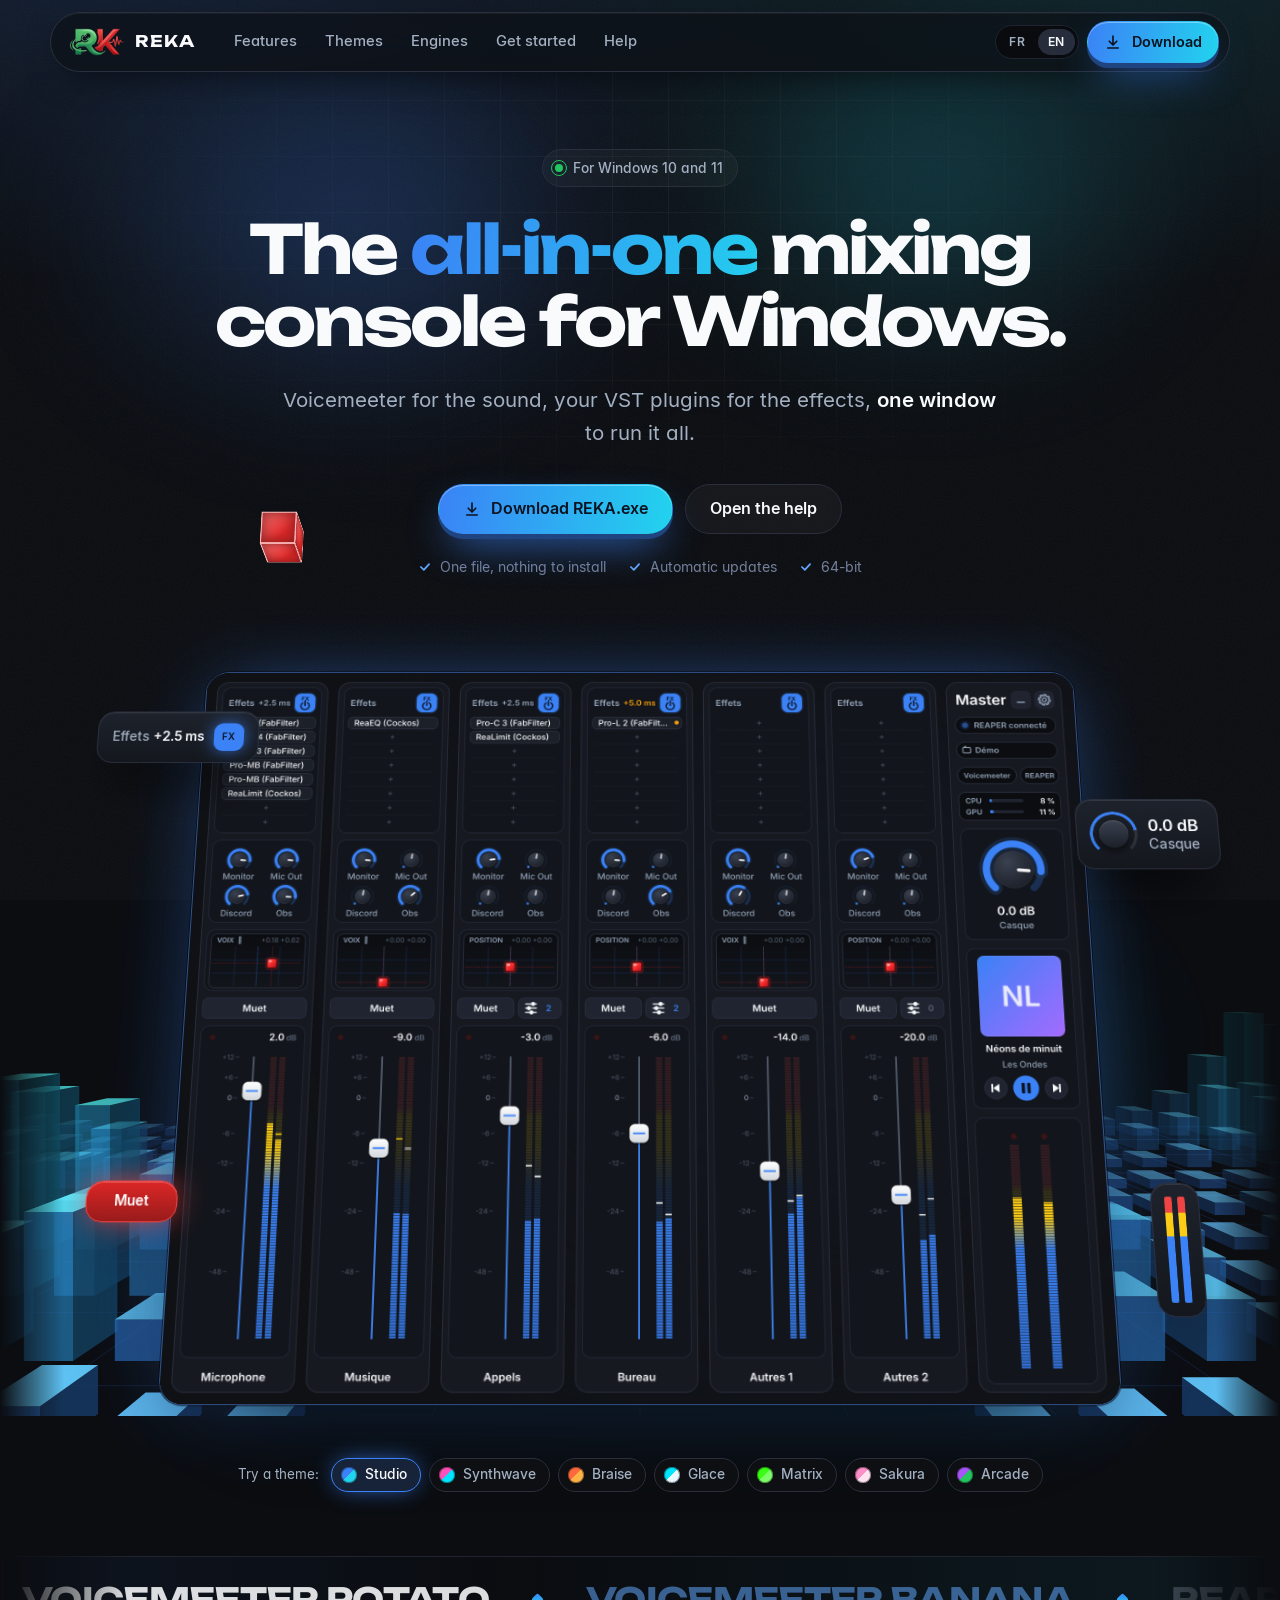
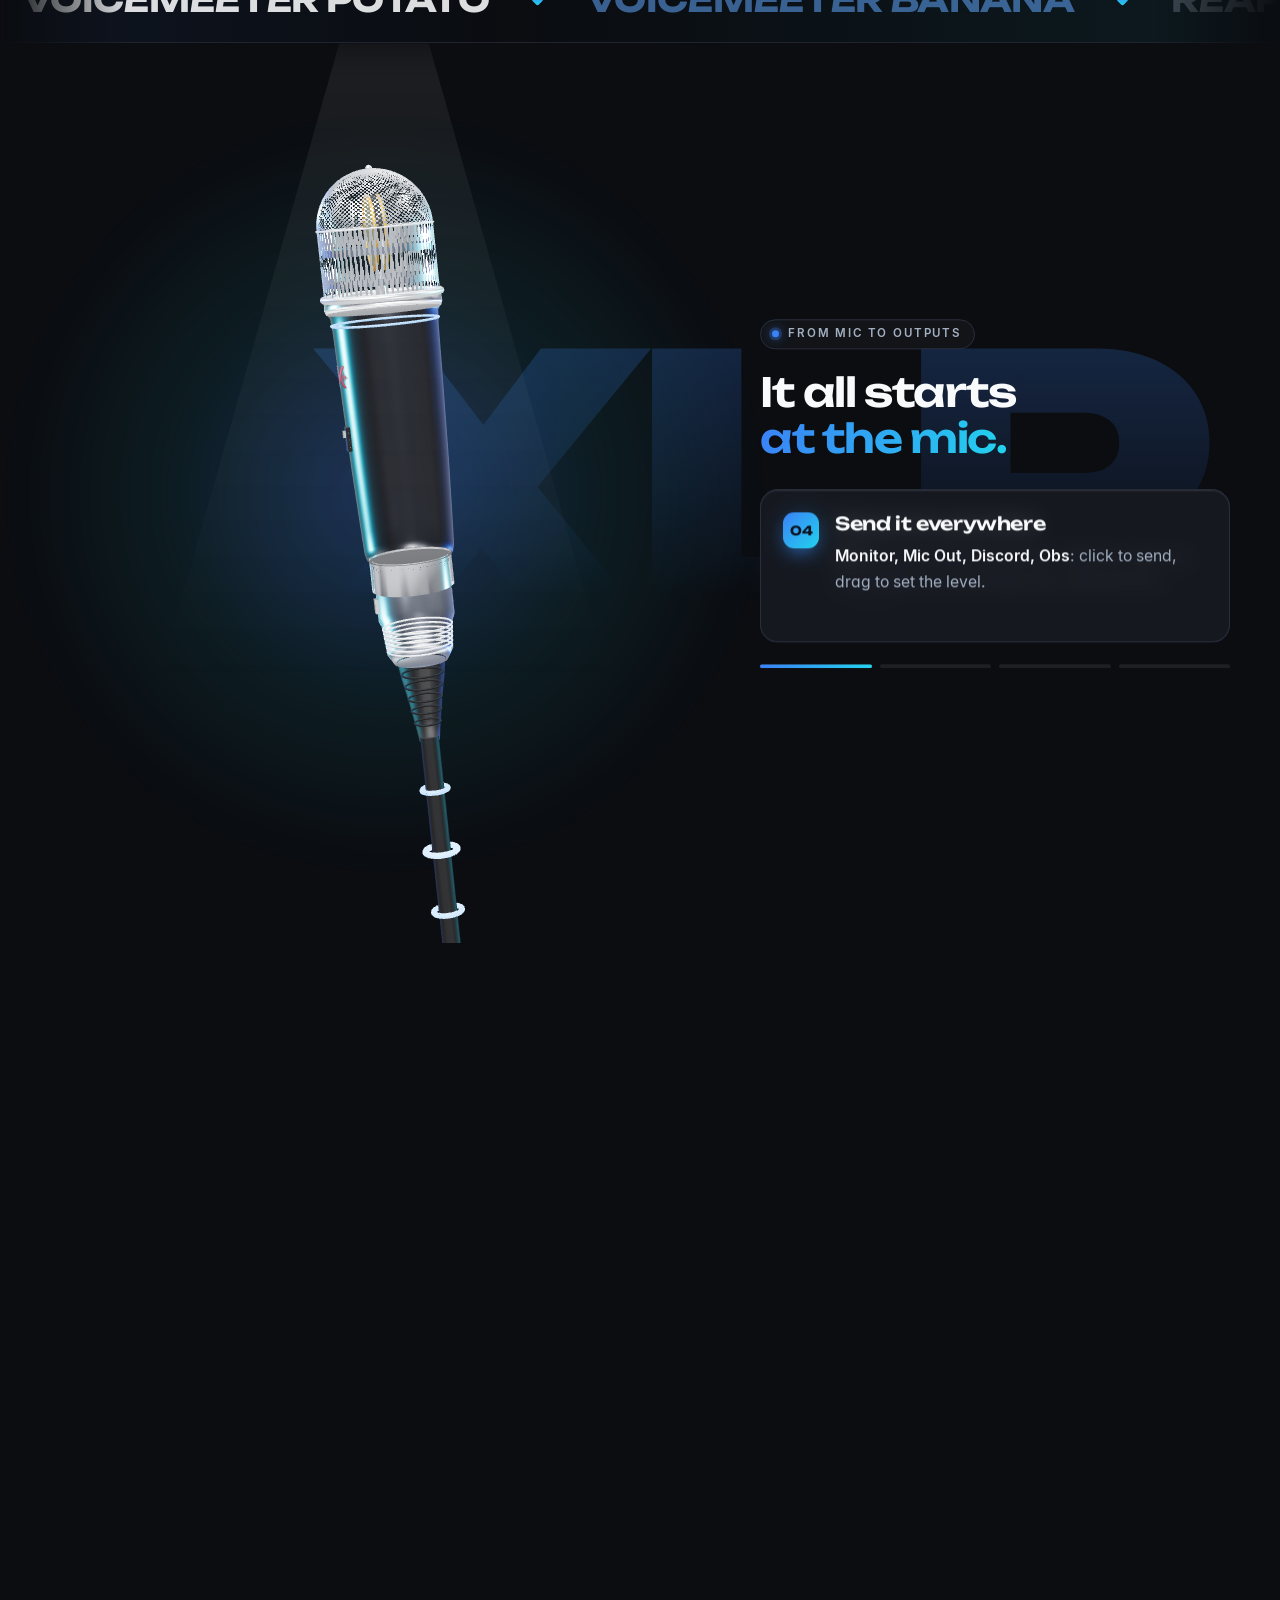
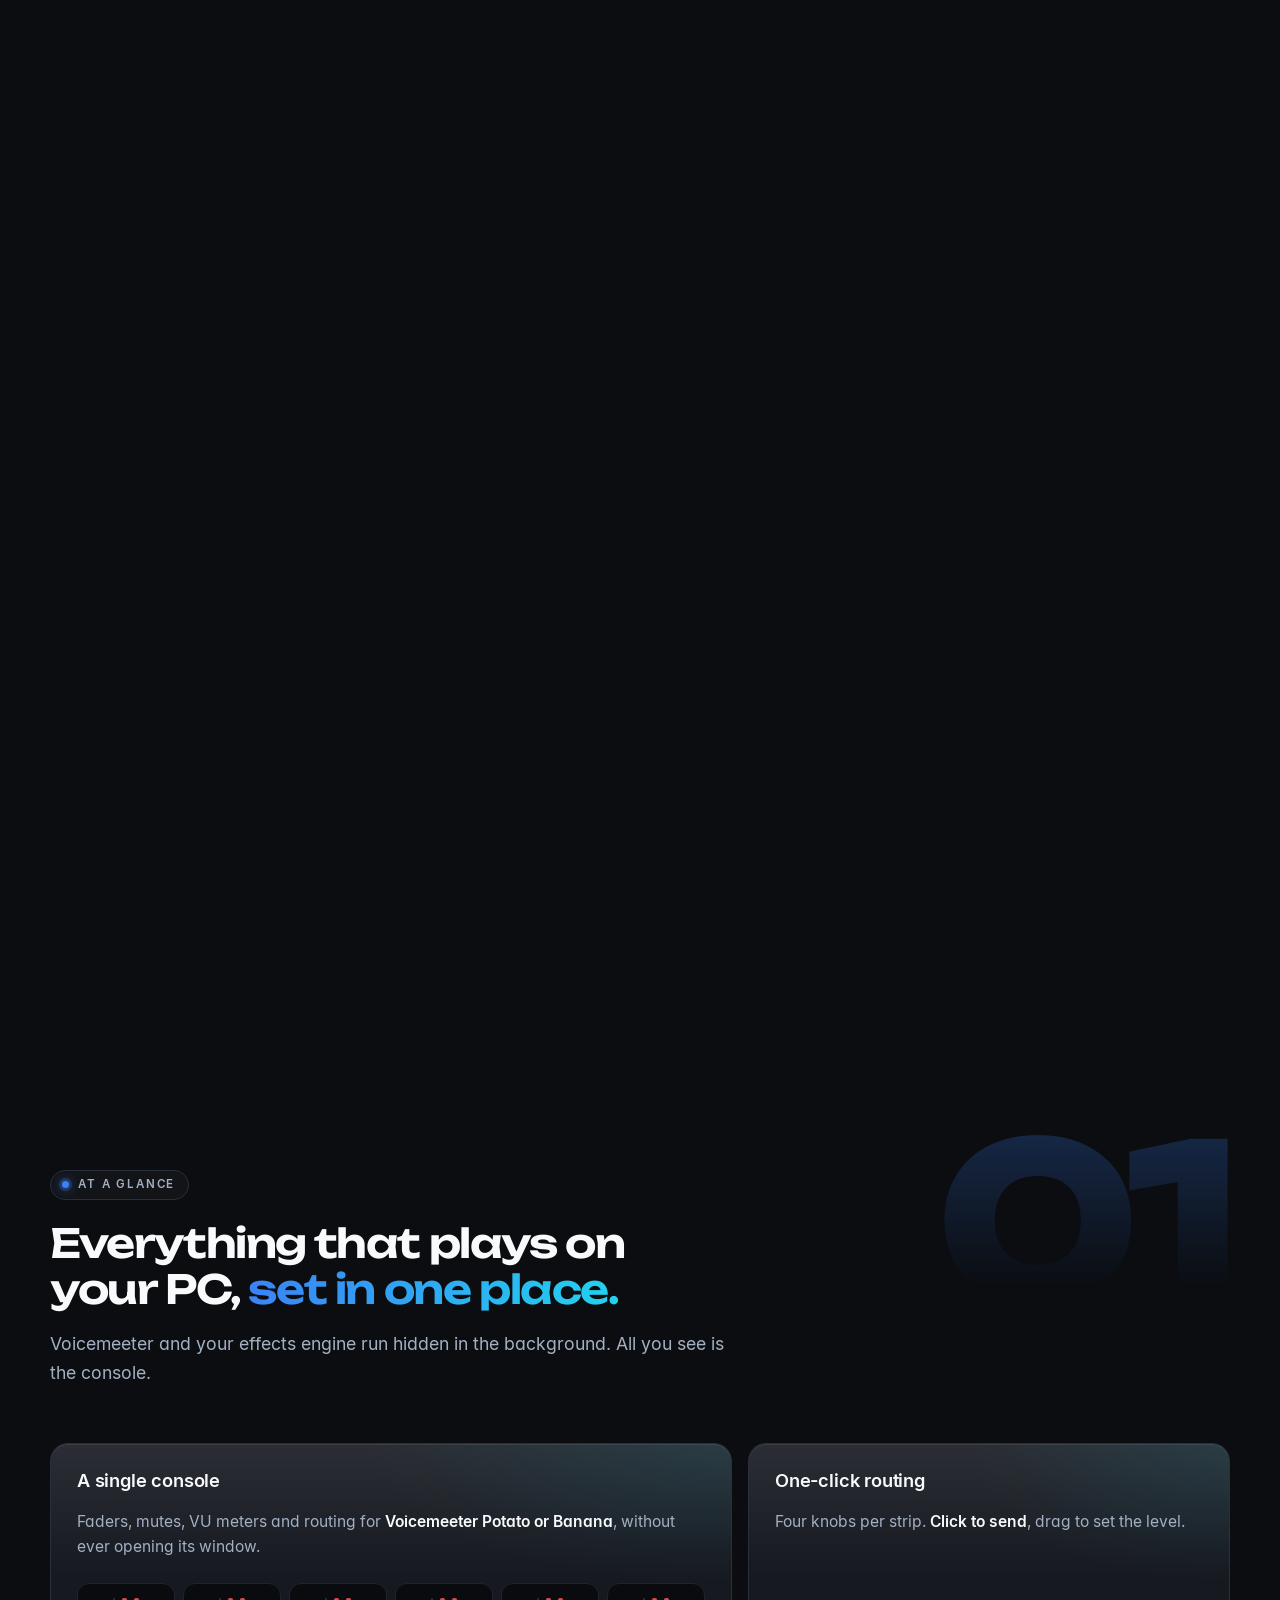
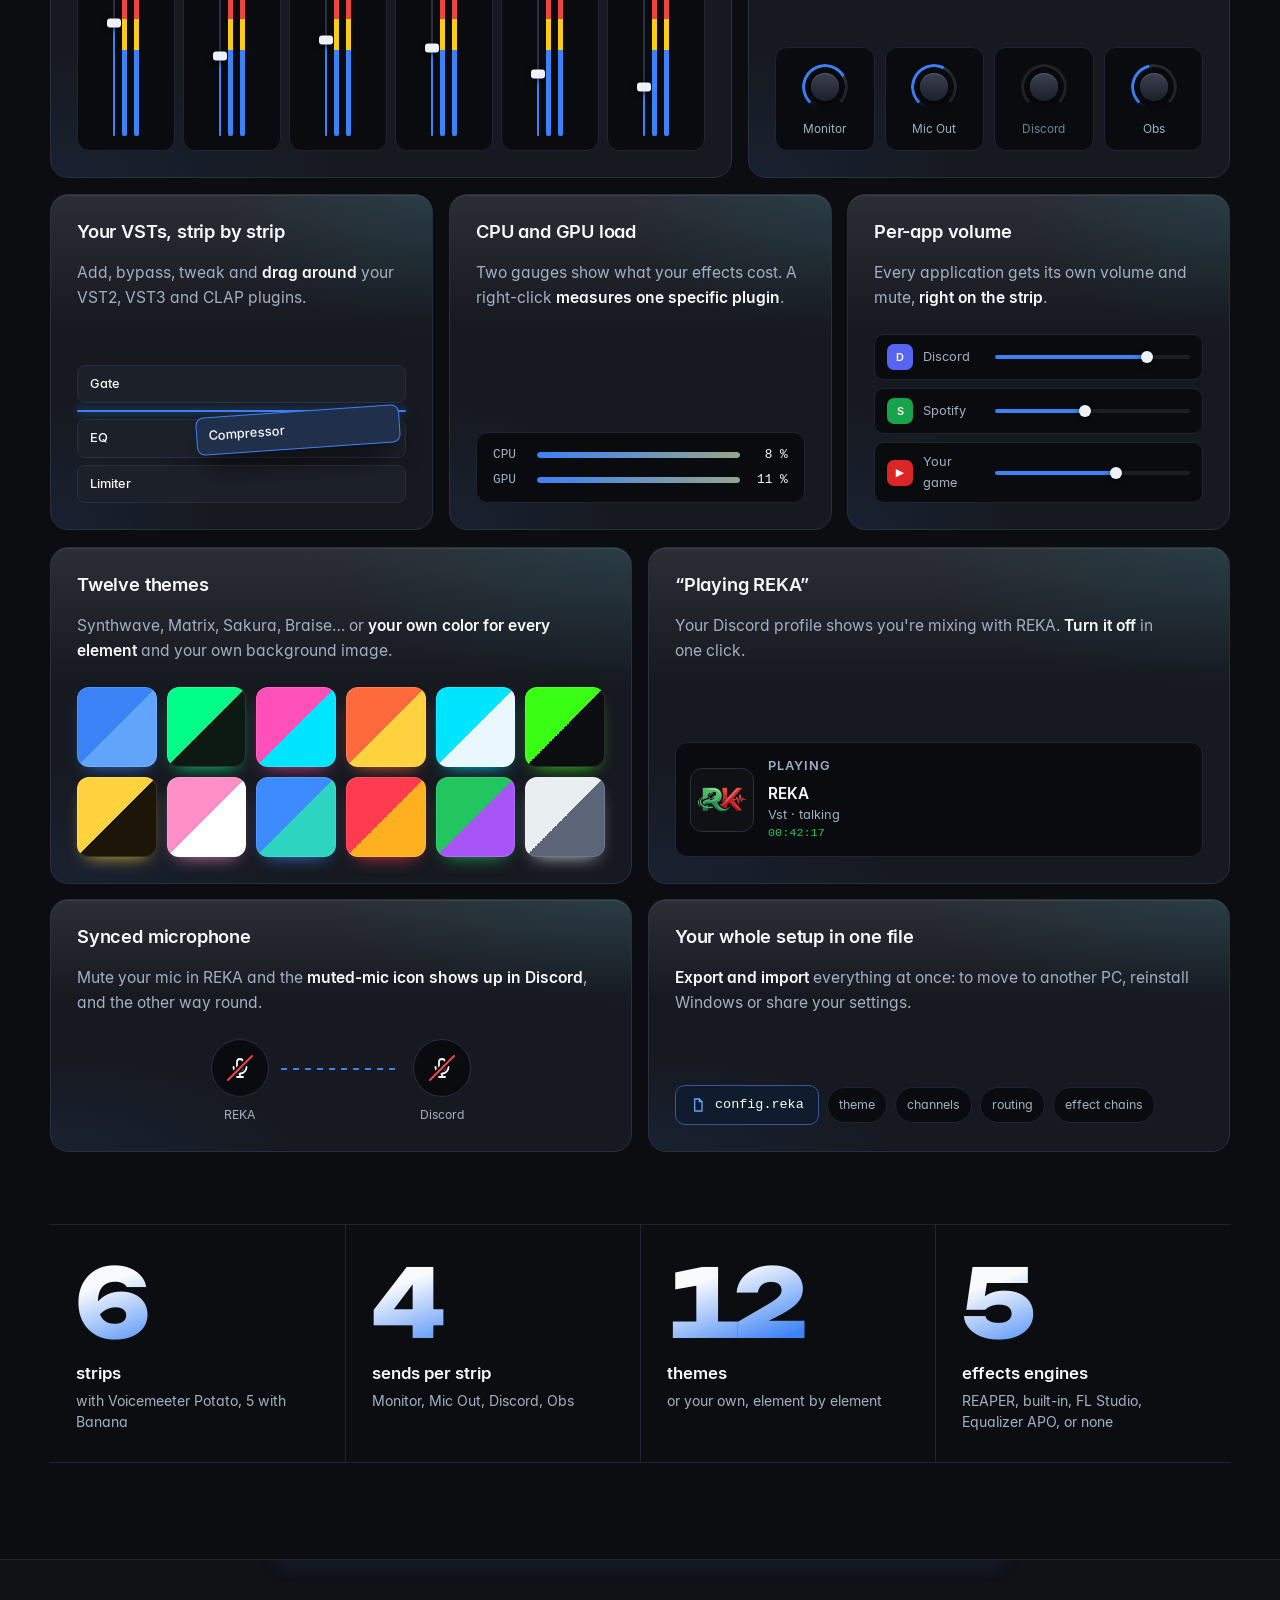
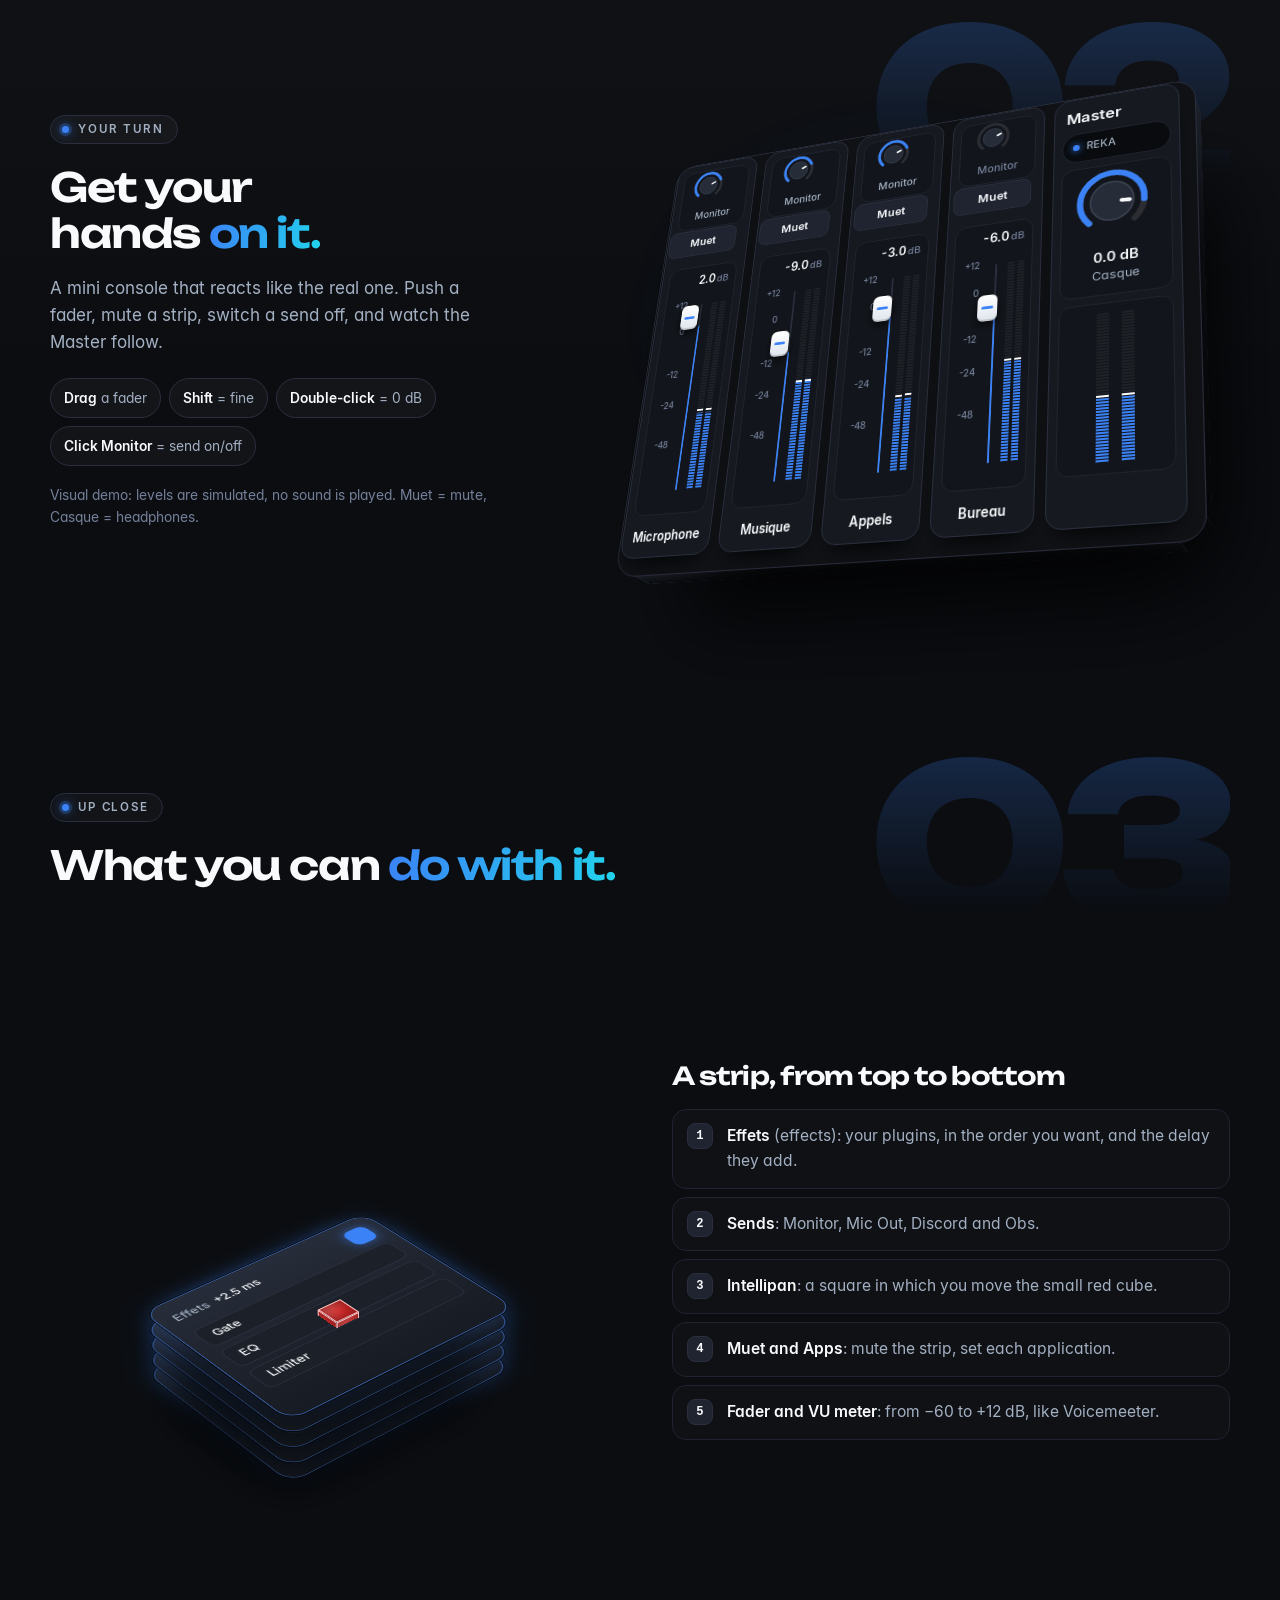
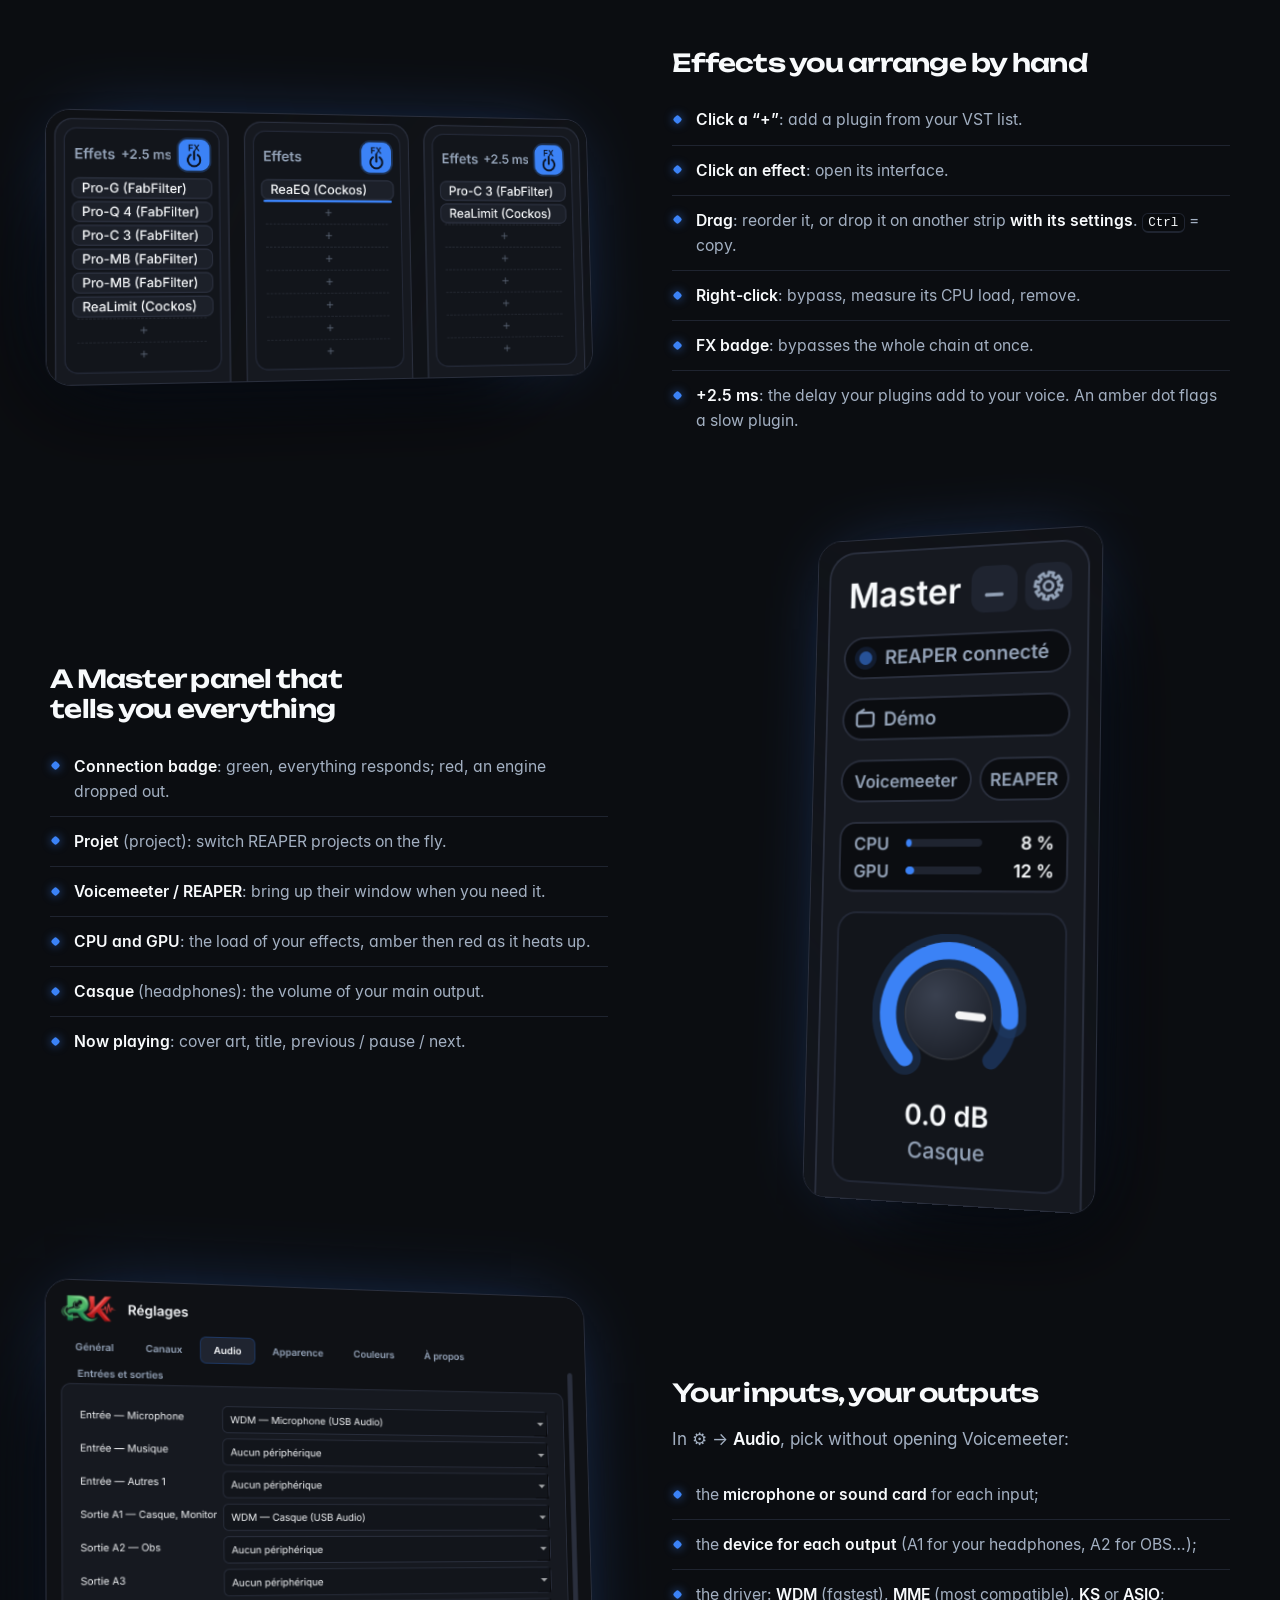
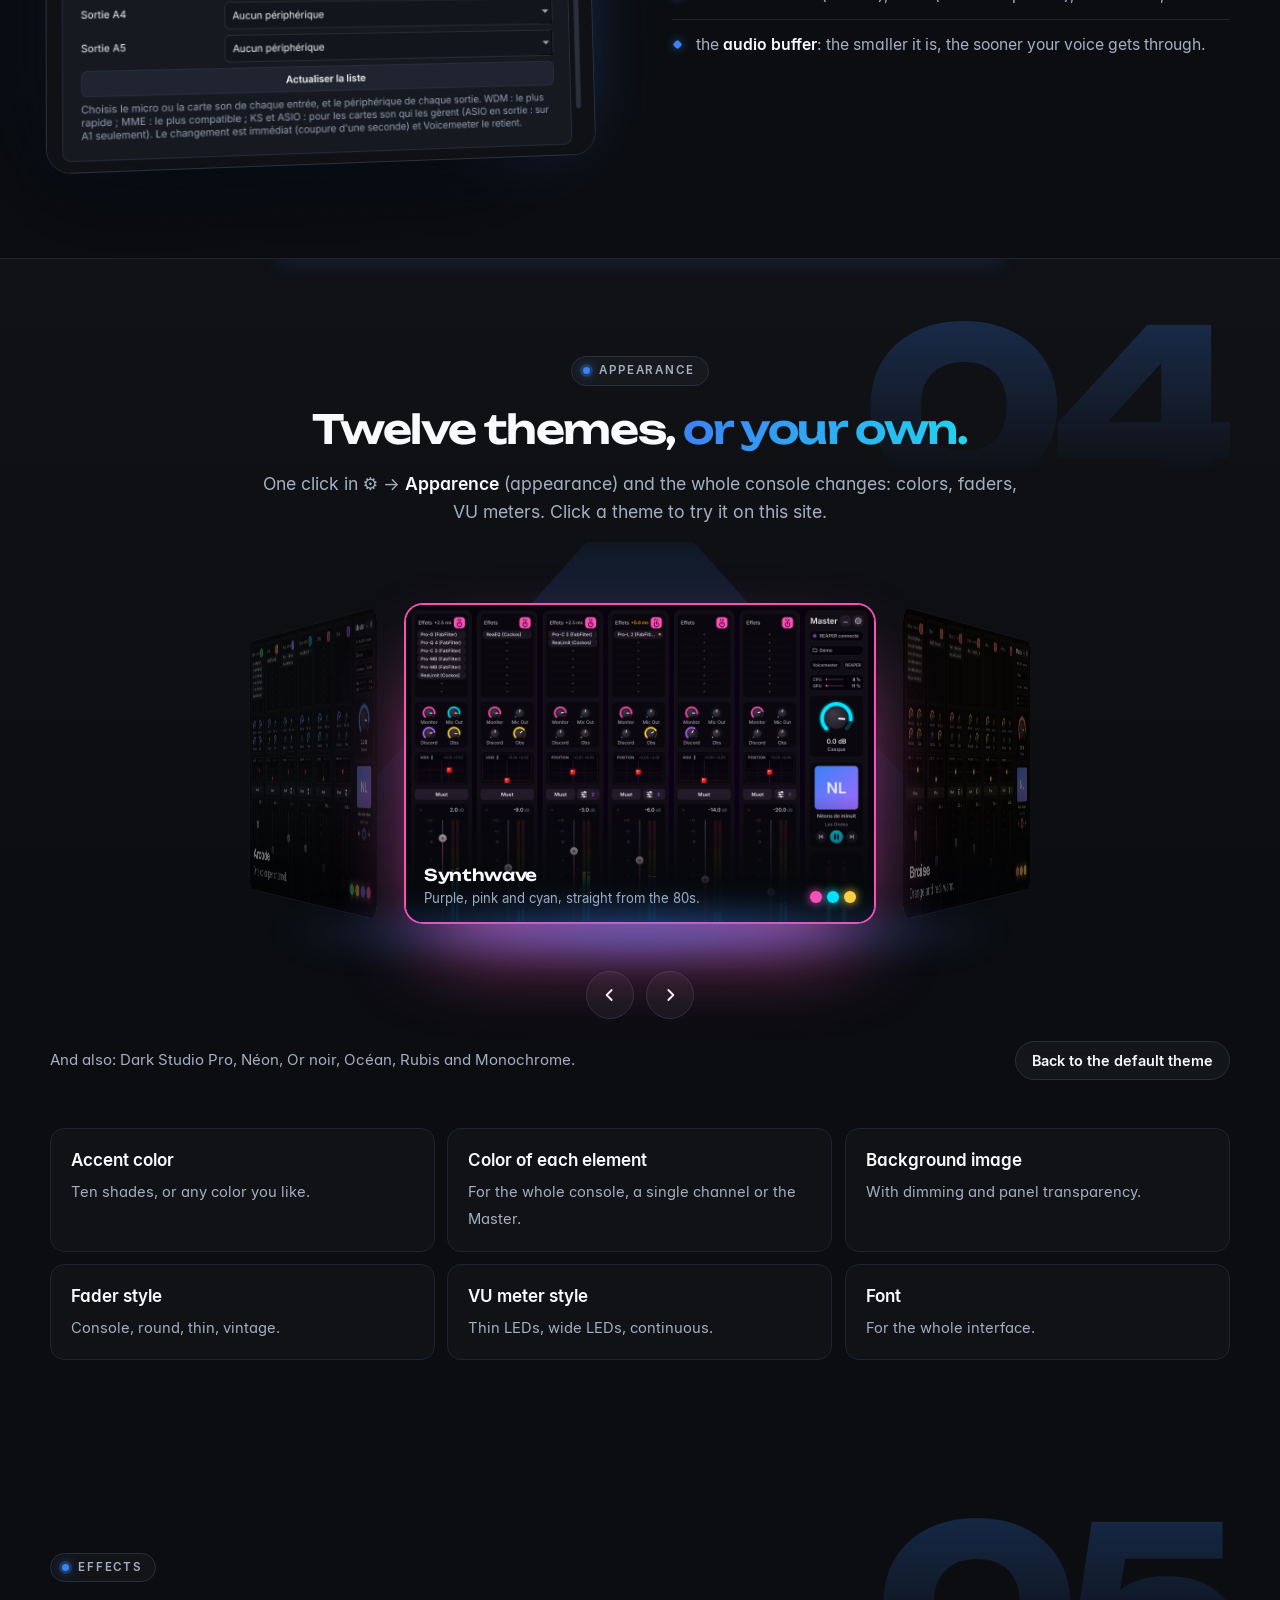
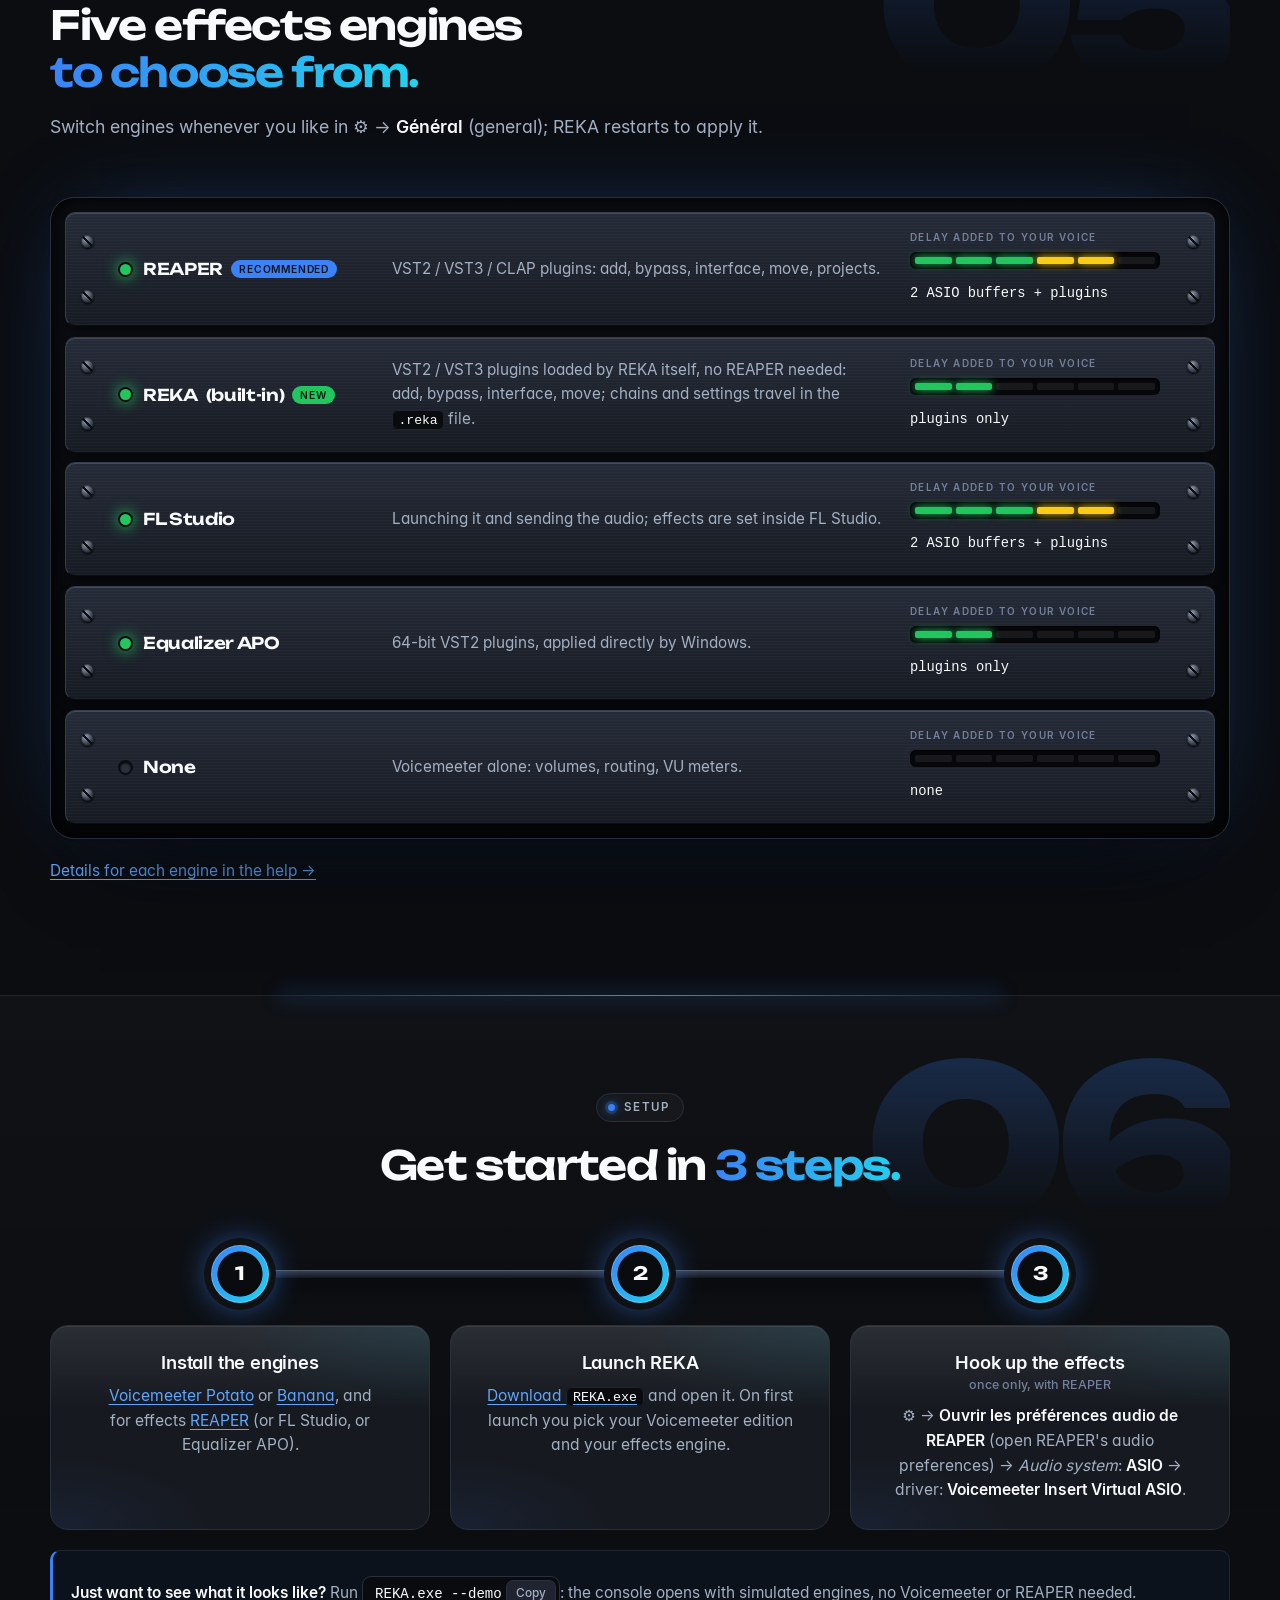
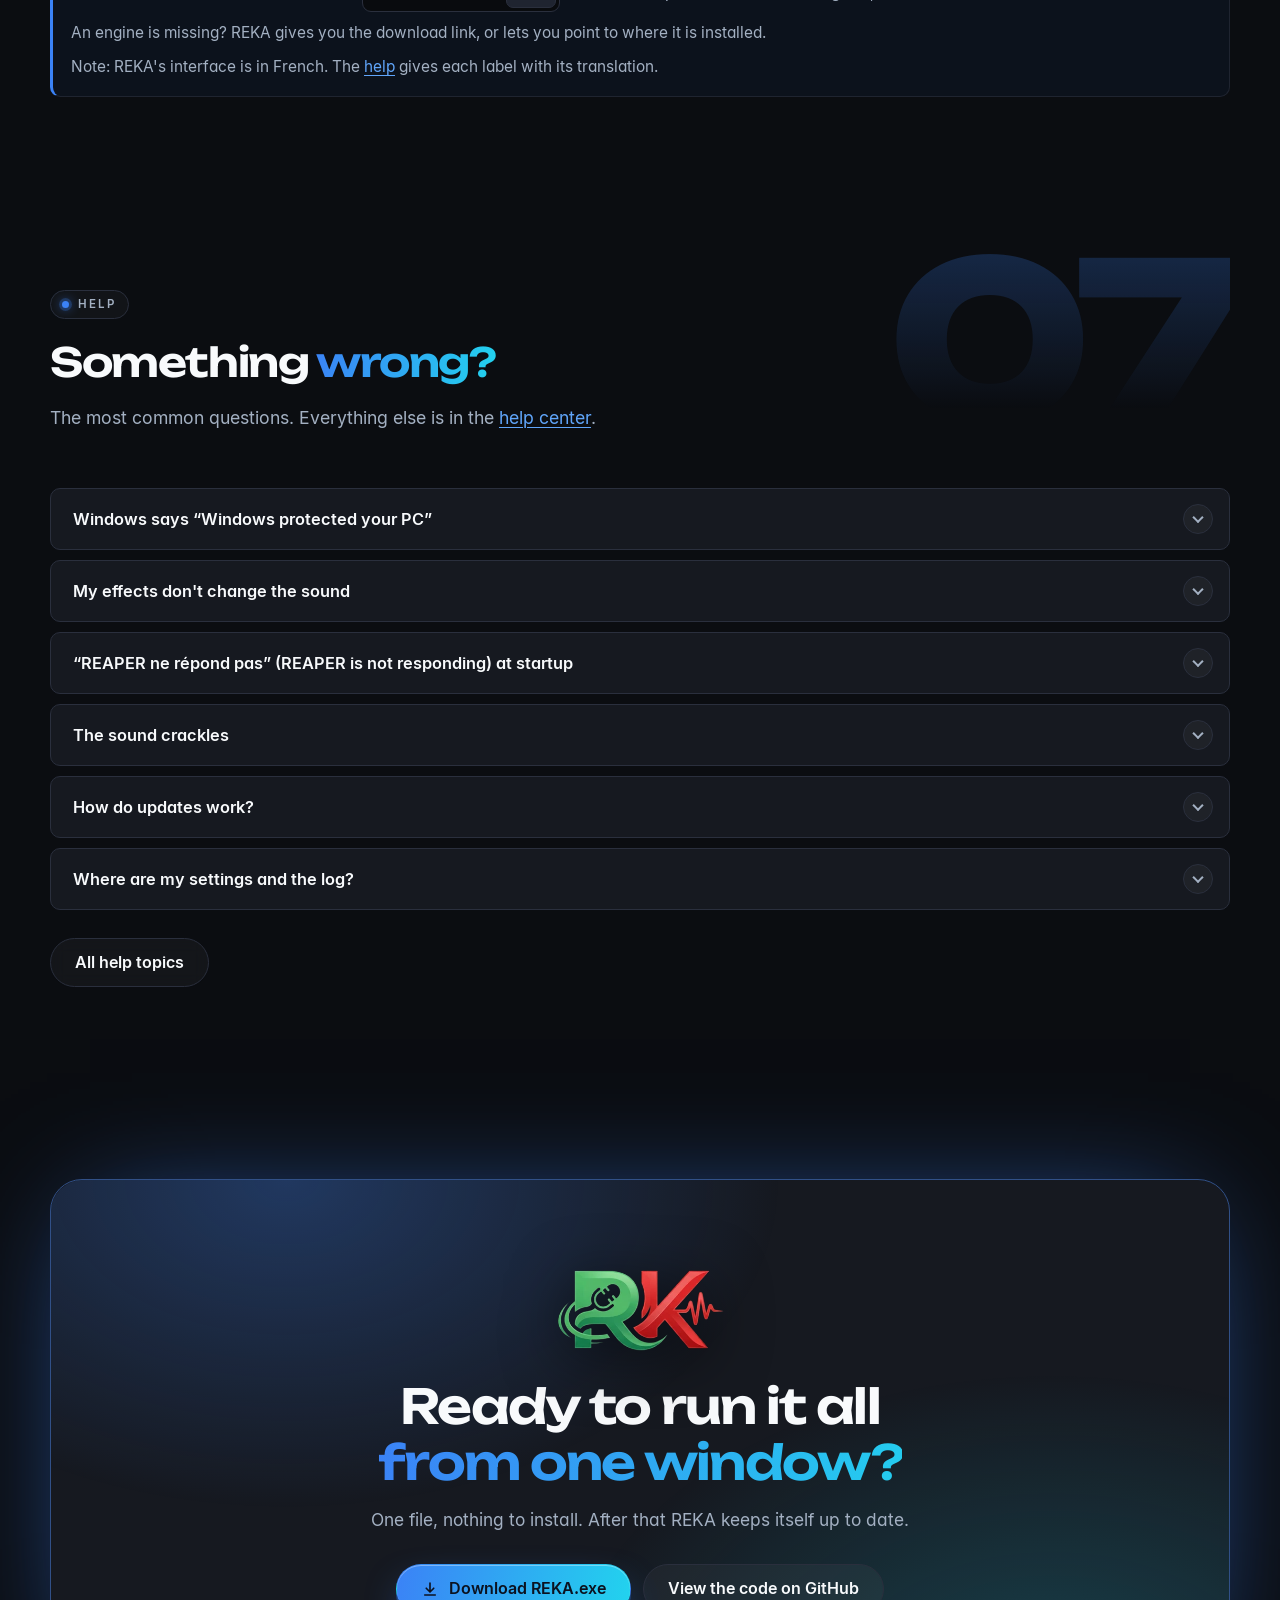
==== commit 496764ad: "Add a 3D studio XLR microphone that turns as you scroll - New scroll-driven section after the hero: " ====
--- a/index.html
+++ b/index.html
@@ -134,6 +134,47 @@
       </ul>
     </div>
   </div>
+
+  <!-- Micro 3D -->
+  <section class="mic-scrolly" id="micro" aria-labelledby="micro-title-fr">
+    <div class="mic-stage">
+      <div class="mic-word" aria-hidden="true">XLR</div>
+      <img class="mic-poster" src="assets/img/mic.webp" width="900" height="1200" loading="lazy" alt="">
+      <canvas class="mic-canvas" aria-hidden="true"></canvas>
+      <div class="mic-copy">
+        <div class="eyebrow"><span lang="fr">Du micro à tes sorties</span><span lang="en">From mic to outputs</span></div>
+        <h2 id="micro-title-fr" lang="fr">Tout commence <em class="grad">au micro.</em></h2>
+        <h2 lang="en">It all starts <em class="grad">at the mic.</em></h2>
+        <ol class="mic-steps">
+          <li class="mic-step on">
+            <span class="k">01</span>
+            <h3 lang="fr">Branche ton micro</h3><h3 lang="en">Plug in your mic</h3>
+            <p lang="fr">Dans ⚙ → <strong>Audio</strong>, choisis le micro de l'entrée Microphone : <strong>WDM</strong> (le plus rapide), <strong>MME</strong> (le plus compatible), <strong>KS</strong> ou <strong>ASIO</strong>.</p>
+            <p lang="en">In ⚙ → <strong>Audio</strong>, pick the device for the Microphone input: <strong>WDM</strong> (fastest), <strong>MME</strong> (most compatible), <strong>KS</strong> or <strong>ASIO</strong>.</p>
+          </li>
+          <li class="mic-step">
+            <span class="k">02</span>
+            <h3 lang="fr">Traite ta voix</h3><h3 lang="en">Shape your voice</h3>
+            <p lang="fr">Ajoute tes plugins VST sur la strip Microphone, dans l'ordre que tu veux. Le délai qu'ils ajoutent s'affiche à côté de <em>Effets</em>.</p>
+            <p lang="en">Add your VST plugins to the Microphone strip, in any order. The delay they add shows up next to <em>Effets</em>.</p>
+          </li>
+          <li class="mic-step">
+            <span class="k">03</span>
+            <h3 lang="fr">Coupe-la d'un clic</h3><h3 lang="en">Mute it in one click</h3>
+            <p lang="fr"><strong>Muet</strong> coupe la strip. Avec le micro synchronisé, le micro barré s'affiche aussi dans Discord.</p>
+            <p lang="en"><strong>Muet</strong> (mute) silences the strip. With mic sync on, the muted-mic icon shows up in Discord too.</p>
+          </li>
+          <li class="mic-step">
+            <span class="k">04</span>
+            <h3 lang="fr">Envoie-la partout</h3><h3 lang="en">Send it everywhere</h3>
+            <p lang="fr"><strong>Monitor, Mic Out, Discord, Obs</strong> : un clic pour envoyer, un glisser pour doser.</p>
+            <p lang="en"><strong>Monitor, Mic Out, Discord, Obs</strong>: click to send, drag to set the level.</p>
+          </li>
+        </ol>
+        <div class="mic-rail" aria-hidden="true"><i></i><i></i><i></i><i></i></div>
+      </div>
+    </div>
+  </section>
 
   <!-- En bref -->
   <section id="fonctions" data-n="01">
@@ -734,5 +775,6 @@
 
 <script src="assets/js/site.js" defer></script>
 <script src="assets/js/fx.js" defer></script>
+<script type="module" src="assets/js/mic.js"></script>
 </body>
 </html>
--- a/assets/css/style.css
+++ b/assets/css/style.css
@@ -1243,3 +1243,88 @@
   .steps::after { display: none; }
 }
 @media print { .mega, .cursor-light { display: none; } }
+
+/* =====================================================================
+   Micro de studio en 3D (mic.js) : la scène reste fixe pendant que la
+   section défile, et le micro tourne avec elle.
+   ===================================================================== */
+
+.mic-scrolly { padding: 0; position: relative; }
+.mic-stage {
+  position: relative; display: grid; grid-template-columns: minmax(0, 1fr) minmax(0, 1fr); align-items: center; gap: clamp(24px, 4vw, 56px);
+  max-width: calc(var(--wrap) + 2 * var(--gutter)); margin: 0 auto; padding: clamp(56px, 7vw, 100px) var(--gutter);
+}
+.mic-poster { width: 100%; max-width: 460px; margin-inline: auto; filter: drop-shadow(0 40px 60px #000c); }
+.mic-canvas { display: none; }
+.mic-word {
+  position: absolute; left: 0; right: 0; top: 50%; transform: translateY(-50%); z-index: -1; pointer-events: none; text-align: left; padding-left: 2vw;
+  font: 800 clamp(9rem, 30vw, 30rem)/0.8 var(--display); letter-spacing: -0.07em; white-space: nowrap;
+  background: linear-gradient(180deg, color-mix(in srgb, var(--grad-a) 22%, transparent), transparent 85%);
+  -webkit-background-clip: text; background-clip: text; color: transparent;
+}
+.mic-copy h2 { margin-bottom: 28px; }
+.mic-steps { list-style: none; margin: 0; padding: 0; display: grid; gap: 14px; }
+.mic-step {
+  margin: 0; padding: 22px 24px 22px 74px; position: relative; border-radius: var(--radius);
+  background: color-mix(in srgb, var(--panel) 82%, transparent); border: 1px solid var(--border);
+  backdrop-filter: blur(10px); -webkit-backdrop-filter: blur(10px); box-shadow: inset 0 1px 0 #ffffff12;
+}
+.mic-step .k {
+  position: absolute; left: 22px; top: 22px; width: 36px; height: 36px; border-radius: 11px; display: grid; place-items: center;
+  font: 700 0.8rem/1 var(--display); color: var(--on-accent); background: linear-gradient(135deg, var(--grad-a), var(--grad-b));
+  box-shadow: 0 8px 20px -8px var(--grad-a);
+}
+.mic-step h3 { font: 600 1.15rem/1.25 var(--display); letter-spacing: -0.02em; margin-bottom: 8px; }
+.mic-step p { margin: 0; color: var(--text-2); font-size: 0.98rem; }
+.mic-rail { display: none; }
+
+/* Version animée : la section devient longue, la scène reste collée à l'écran. */
+.mic-scrolly.is-3d { height: 470vh; }
+.mic-scrolly.is-3d .mic-stage {
+  position: sticky; top: 0; height: 100vh; height: 100svh; max-width: none; padding: 0; display: block; overflow: hidden;
+}
+.mic-scrolly.is-3d .mic-poster { display: none; }
+.mic-scrolly.is-3d .mic-stage::before {
+  content: ""; position: absolute; z-index: 0; pointer-events: none; left: 30%; top: 50%; width: min(760px, 70vw); aspect-ratio: 1; transform: translate(-50%, -50%);
+  background: radial-gradient(closest-side, color-mix(in srgb, var(--grad-a) 30%, transparent), color-mix(in srgb, var(--grad-b) 8%, transparent) 55%, transparent);
+  filter: blur(10px);
+}
+.mic-scrolly.is-3d .mic-stage::after {
+  content: ""; position: absolute; z-index: 0; pointer-events: none; left: 30%; top: 0; width: min(560px, 50vw); height: 92%; transform: translateX(-50%);
+  background: linear-gradient(180deg, #ffffff12, transparent 78%); clip-path: polygon(42% 0, 58% 0, 100% 100%, 0 100%); filter: blur(18px);
+}
+.mic-scrolly.is-3d .mic-canvas { z-index: 0; }
+.mic-scrolly.is-3d .mic-canvas { display: block; position: absolute; inset: 0; width: 100%; height: 100%; }
+.mic-scrolly.is-3d .mic-word {
+  padding-left: 0; text-align: center;
+  transform: translate(calc((0.5 - var(--mic-p, 0)) * 18vw), -50%);
+}
+.mic-scrolly.is-3d .mic-copy {
+  position: absolute; z-index: 1; top: 50%; transform: translateY(-50%);
+  right: max(var(--gutter), calc((100vw - var(--wrap)) / 2)); width: min(470px, 40vw);
+}
+.mic-scrolly.is-3d .mic-steps { display: grid; gap: 0; }
+.mic-scrolly.is-3d .mic-step {
+  grid-area: 1 / 1; opacity: 0; transform: translateY(26px) scale(.98); pointer-events: none;
+  transition: opacity .5s var(--ease), transform .6s var(--ease);
+}
+.mic-scrolly.is-3d .mic-step.on { opacity: 1; transform: none; pointer-events: auto; transition-delay: .08s; }
+.mic-scrolly.is-3d .mic-rail { display: flex; gap: 8px; margin-top: 22px; }
+.mic-rail i { flex: 1; height: 4px; border-radius: 2px; background: #ffffff14; overflow: hidden; position: relative; }
+.mic-rail i::after { content: ""; position: absolute; inset: 0; background: linear-gradient(90deg, var(--grad-a), var(--grad-b)); transform: scaleX(0); transform-origin: 0 50%; transition: transform .5s var(--ease); }
+.mic-rail i.on::after { transform: scaleX(1); }
+
+@media (max-width: 860px) {
+  .mic-stage { grid-template-columns: minmax(0, 1fr); }
+  .mic-poster { max-width: 320px; }
+  .mic-scrolly.is-3d { height: 440vh; }
+  .mic-scrolly.is-3d .mic-copy { top: auto; bottom: max(18px, env(safe-area-inset-bottom)); transform: none; left: var(--gutter); right: var(--gutter); width: auto; }
+  .mic-scrolly.is-3d .mic-copy .eyebrow, .mic-scrolly.is-3d .mic-copy h2 { display: none; }
+  .mic-scrolly.is-3d .mic-step { padding: 18px 18px 18px 66px; }
+  .mic-scrolly.is-3d .mic-step .k { left: 18px; top: 18px; }
+  .mic-word { font-size: clamp(8rem, 44vw, 14rem); }
+  .mic-scrolly.is-3d .mic-word { top: 34%; }
+  .mic-scrolly.is-3d .mic-stage::before, .mic-scrolly.is-3d .mic-stage::after { left: 50%; top: 36%; }
+  .mic-scrolly.is-3d .mic-stage::after { top: 0; height: 66%; }
+}
+@media print { .mic-canvas, .mic-word, .mic-rail { display: none !important; } }
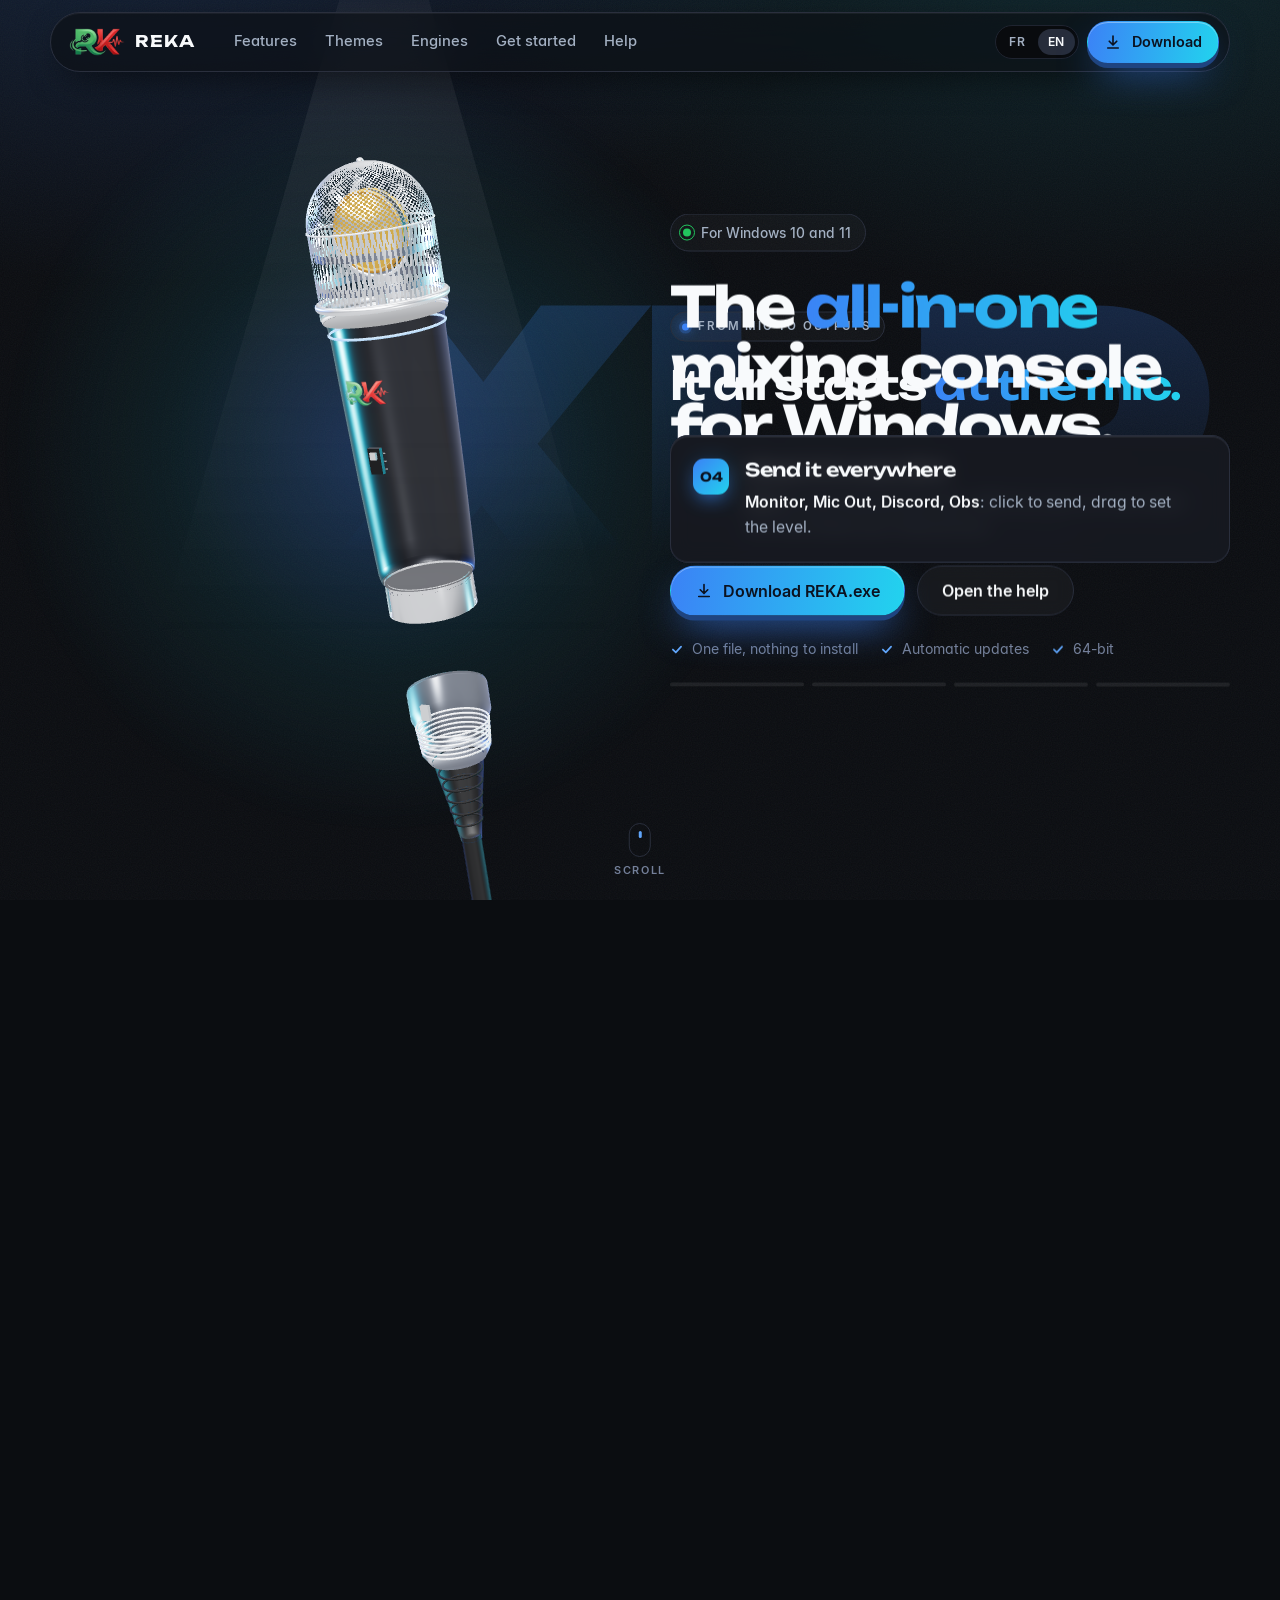
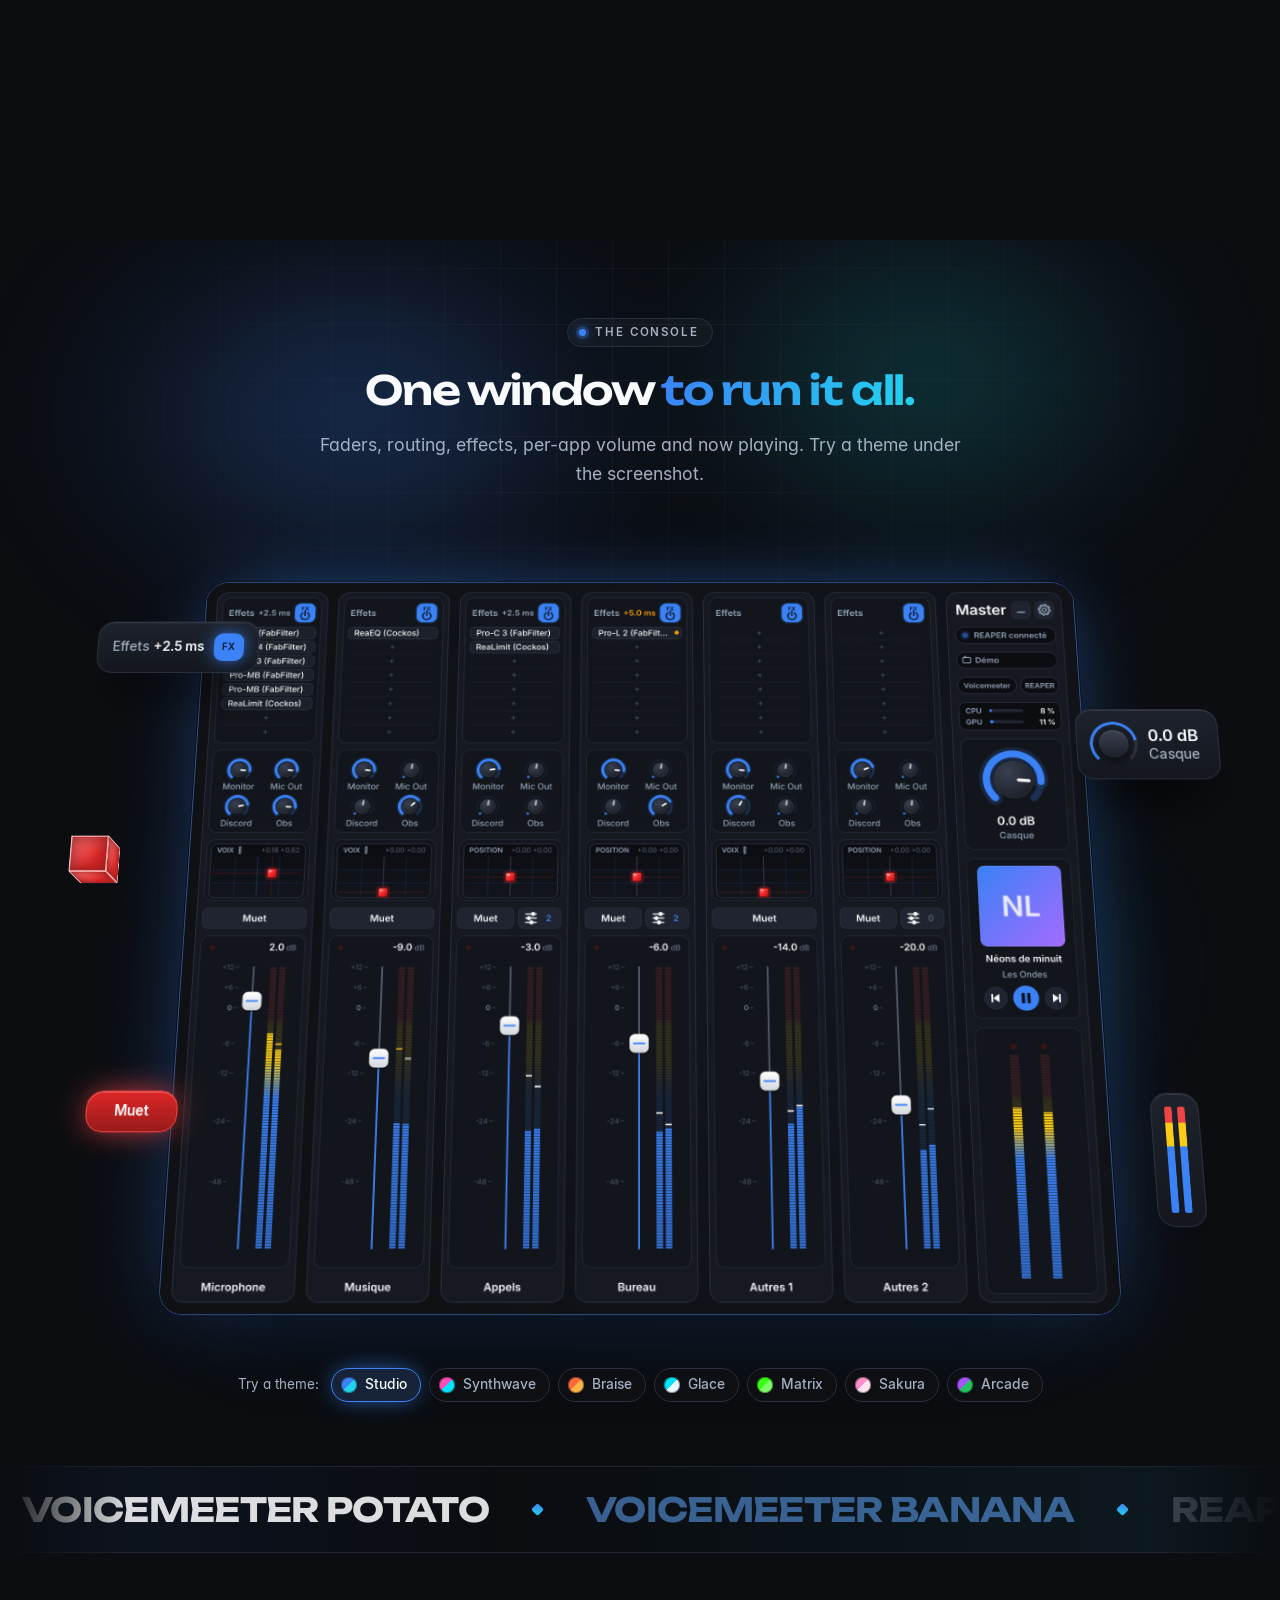
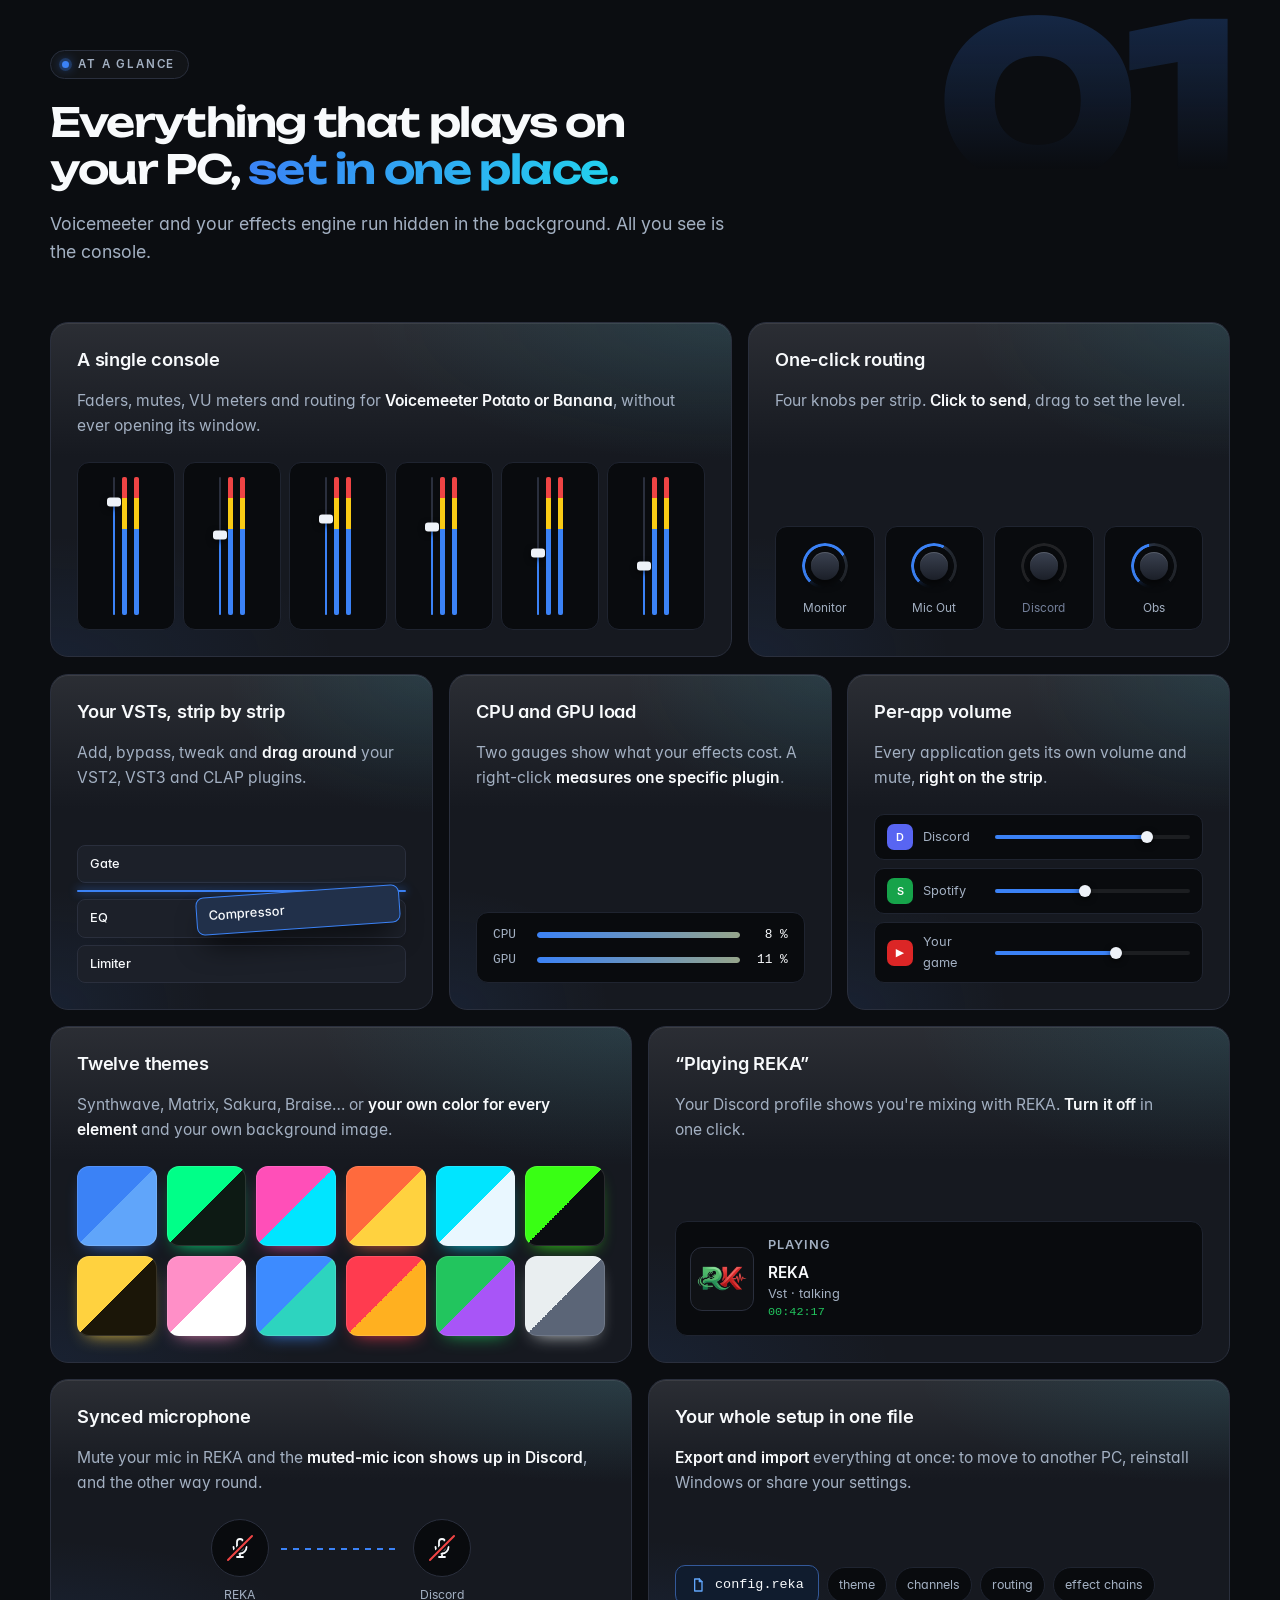
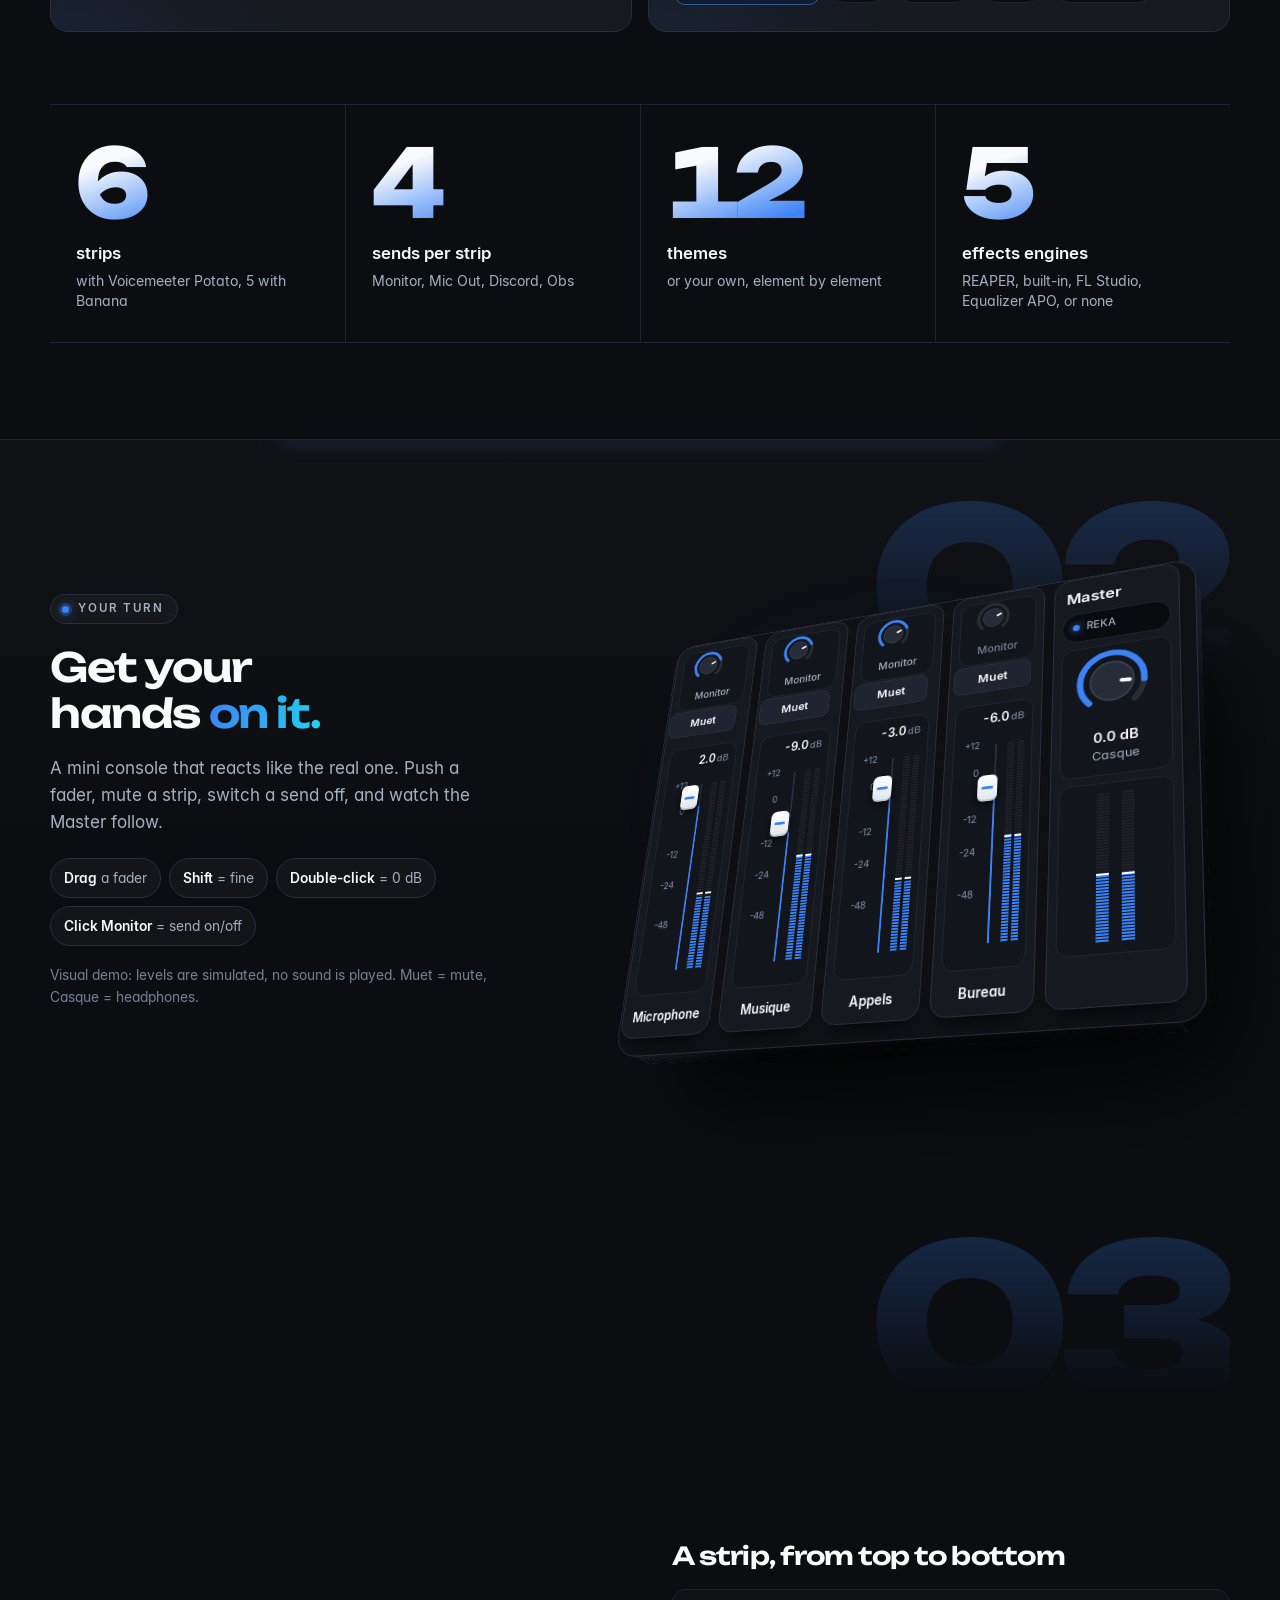
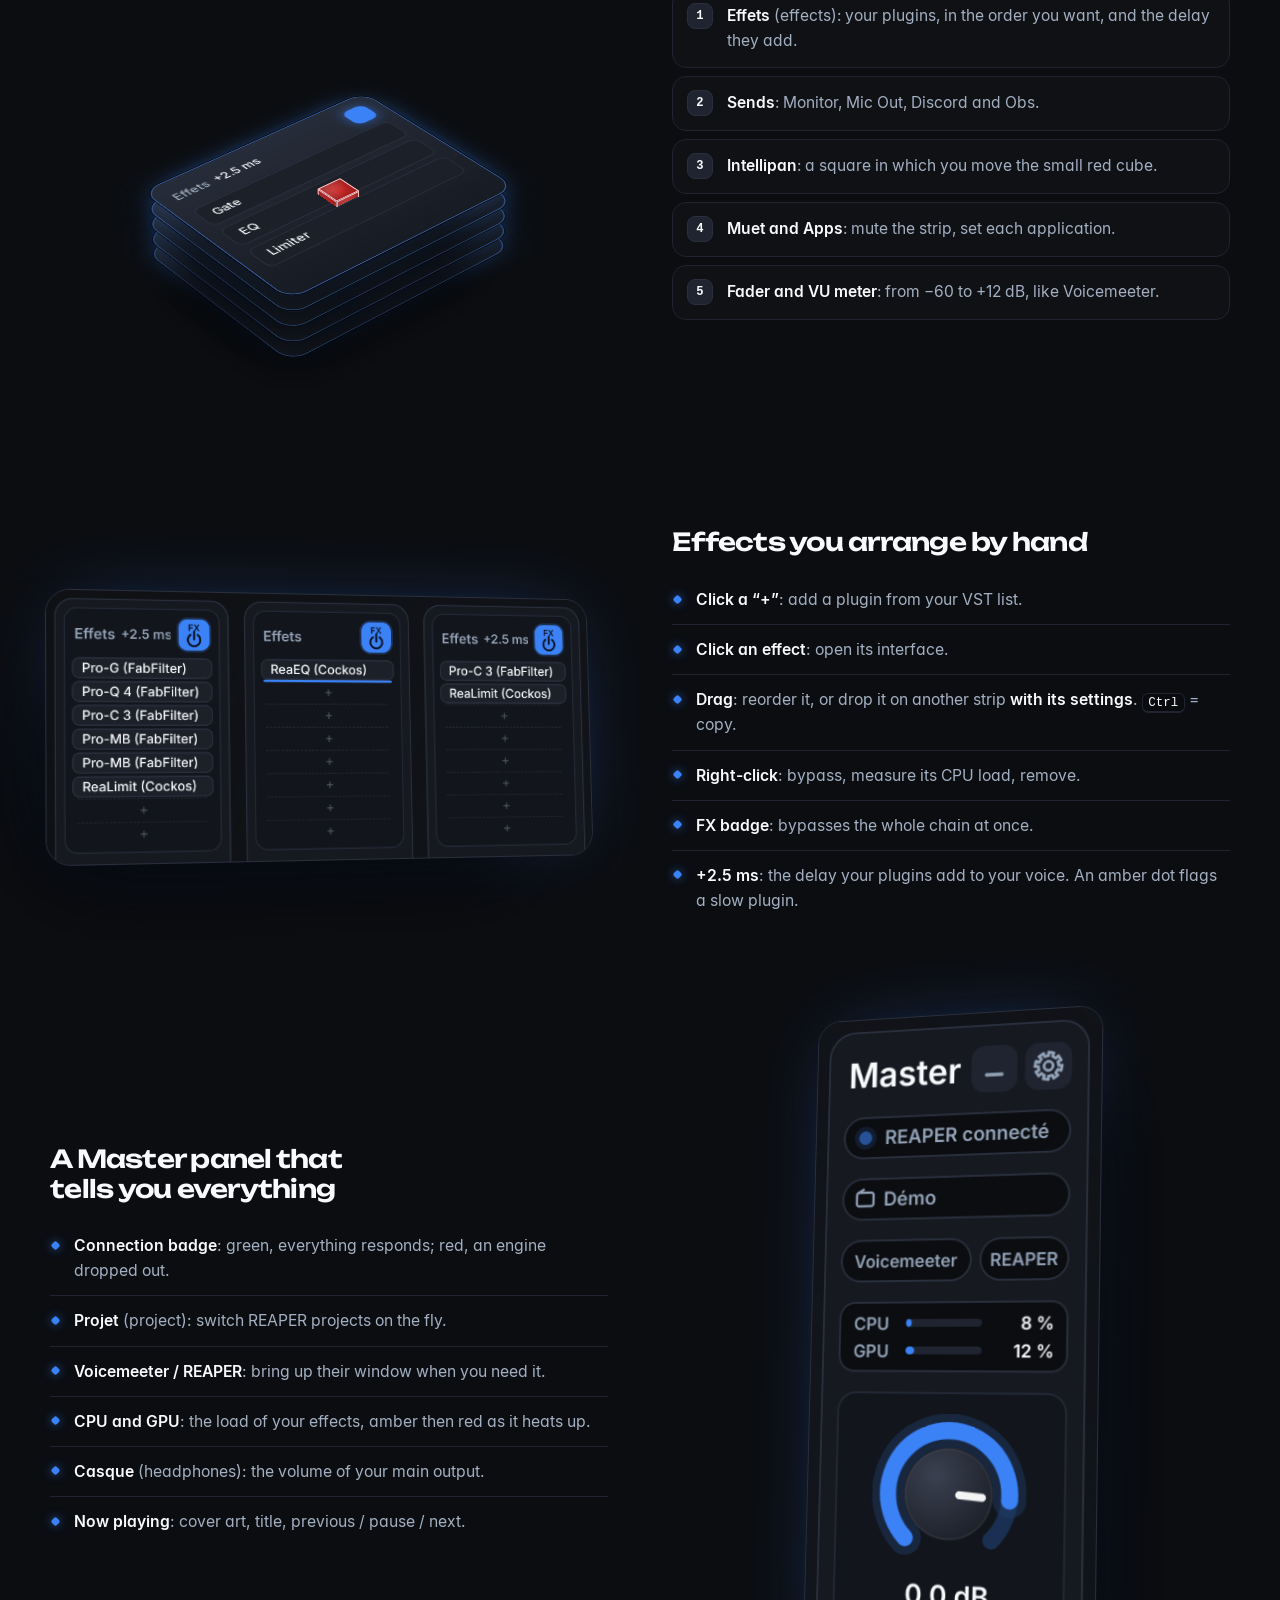
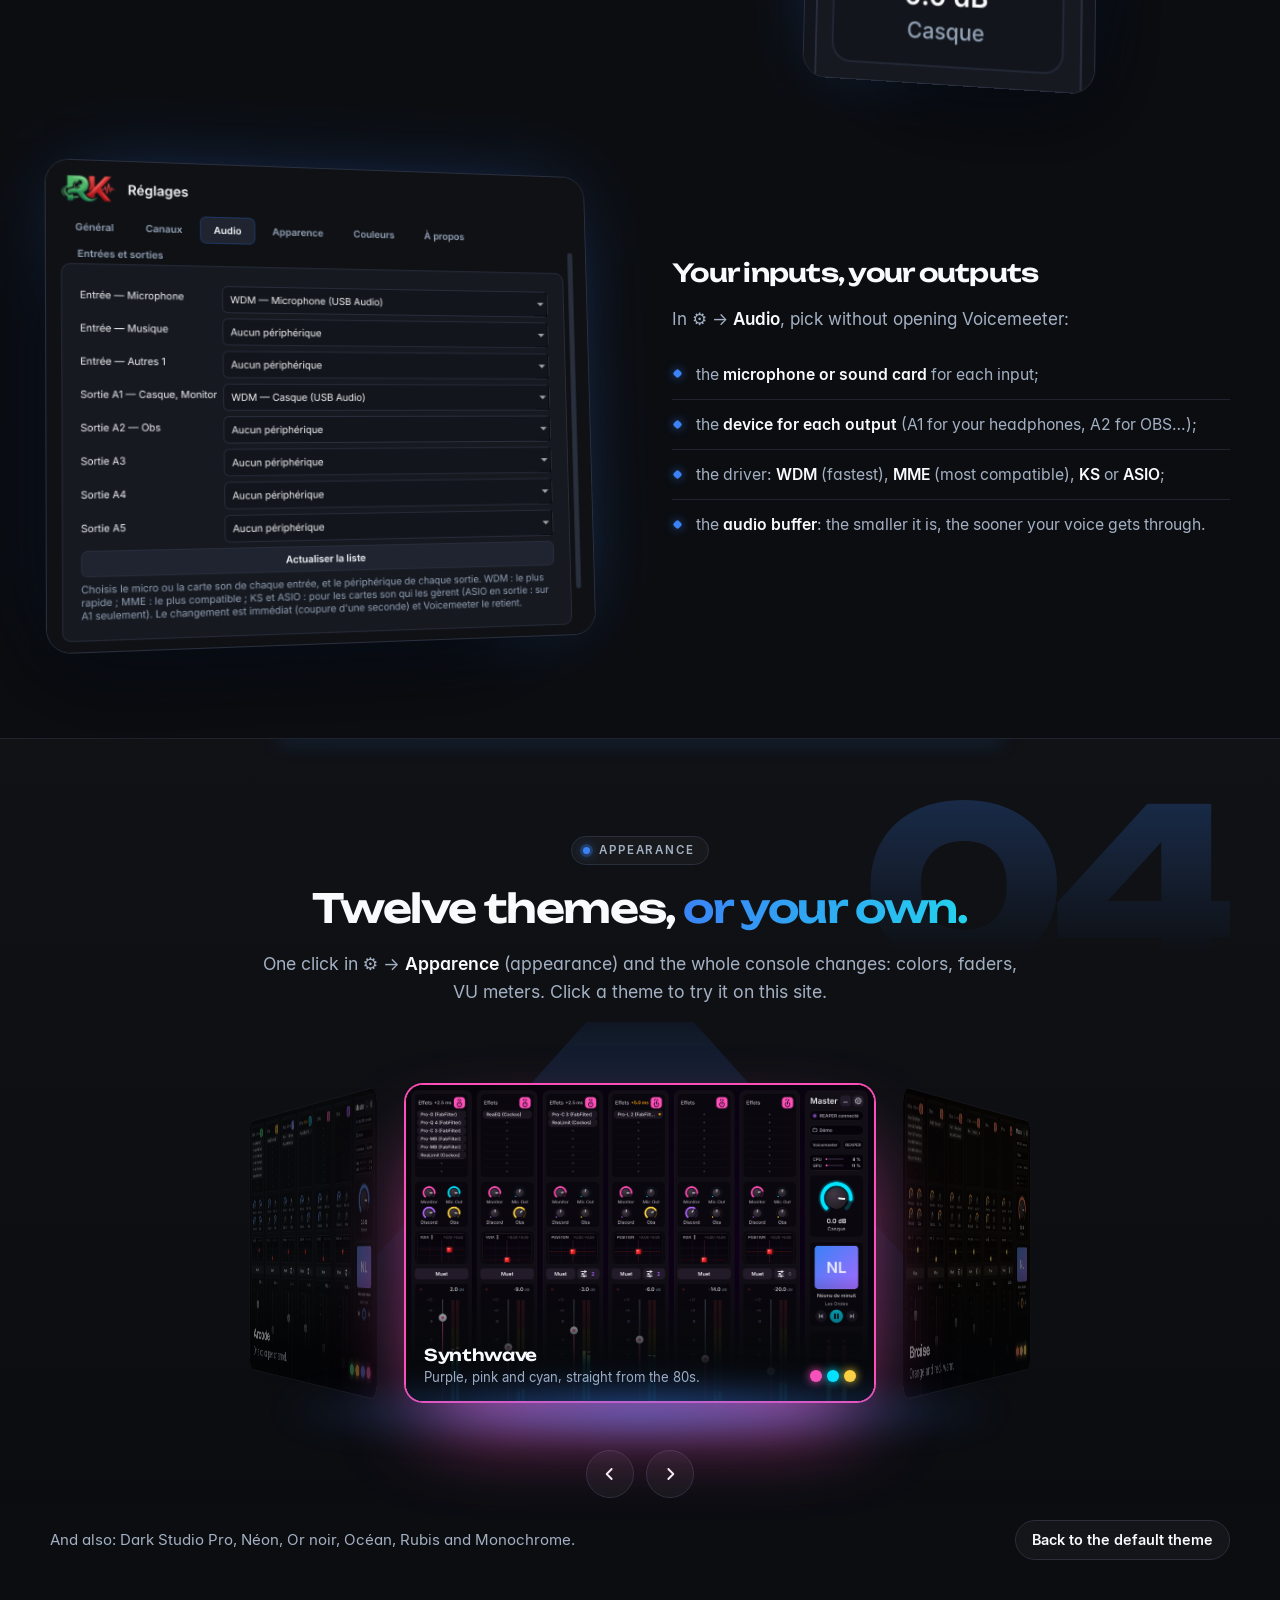
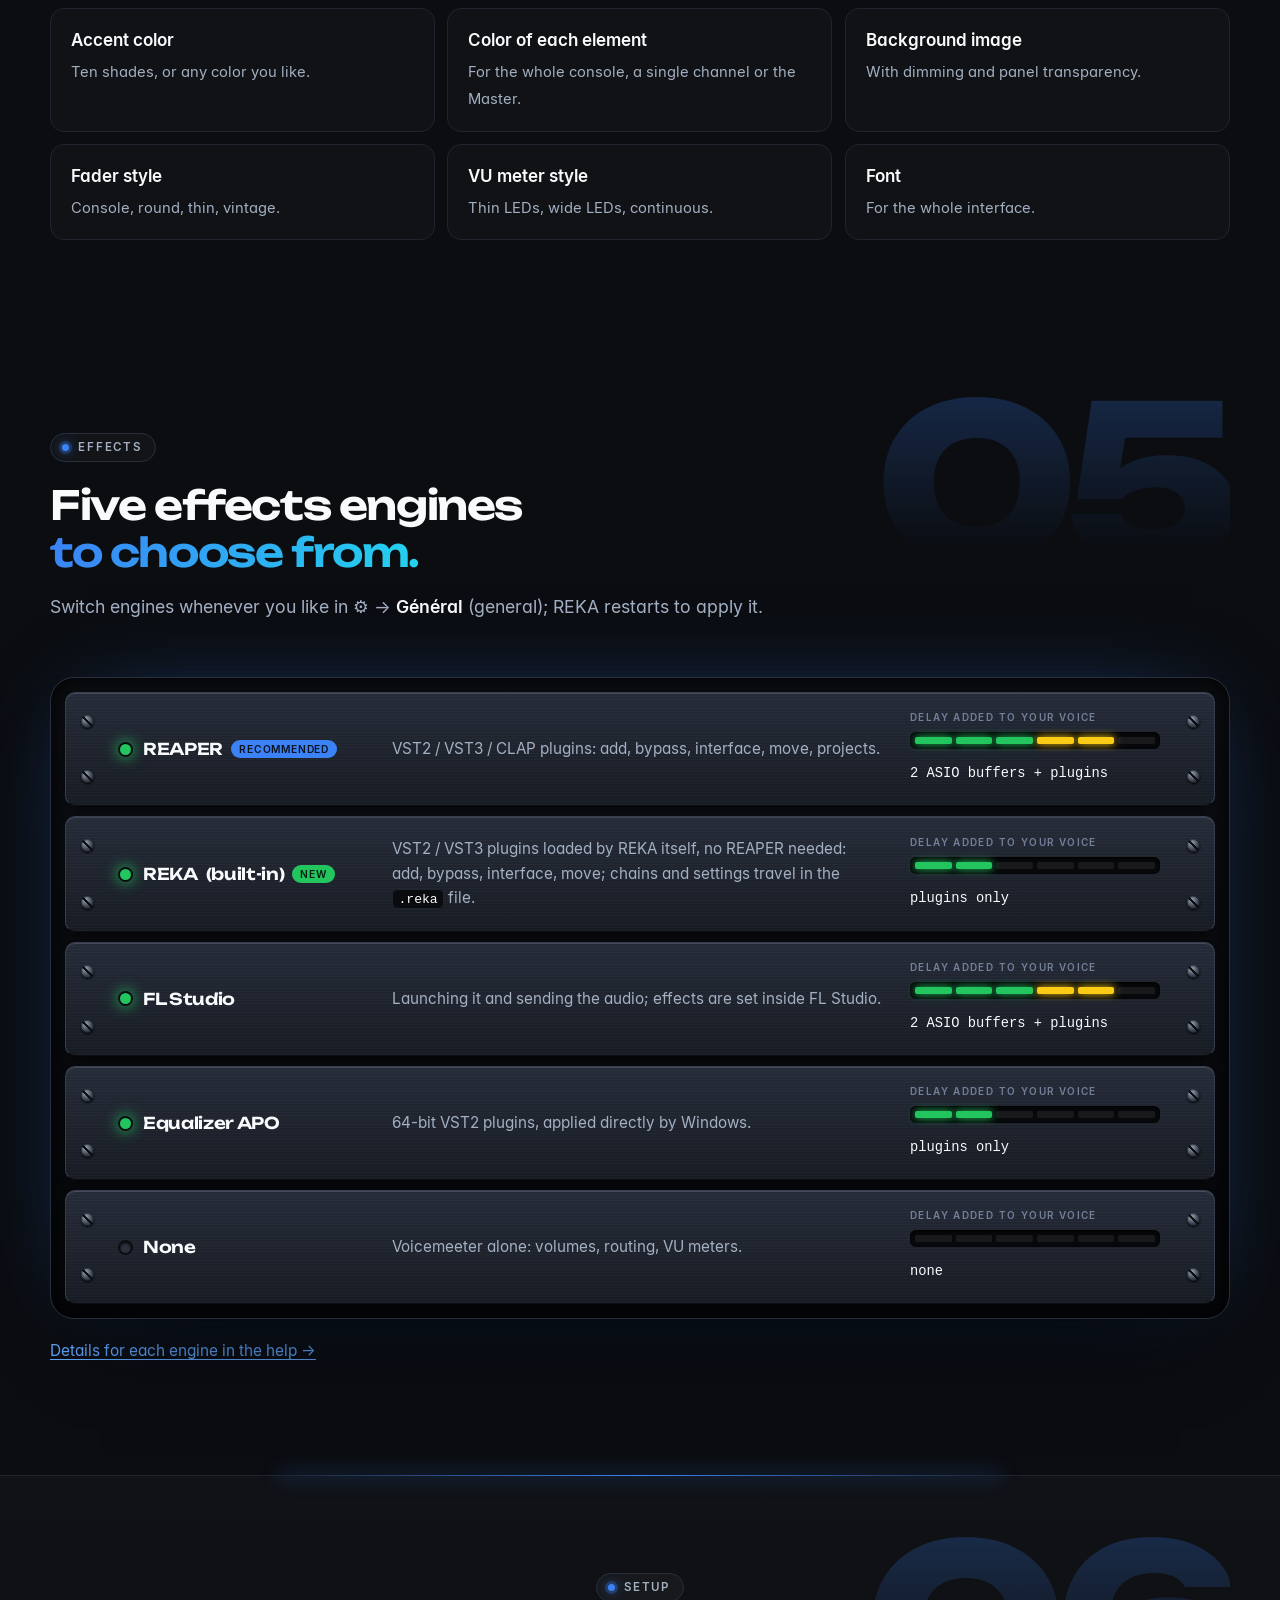
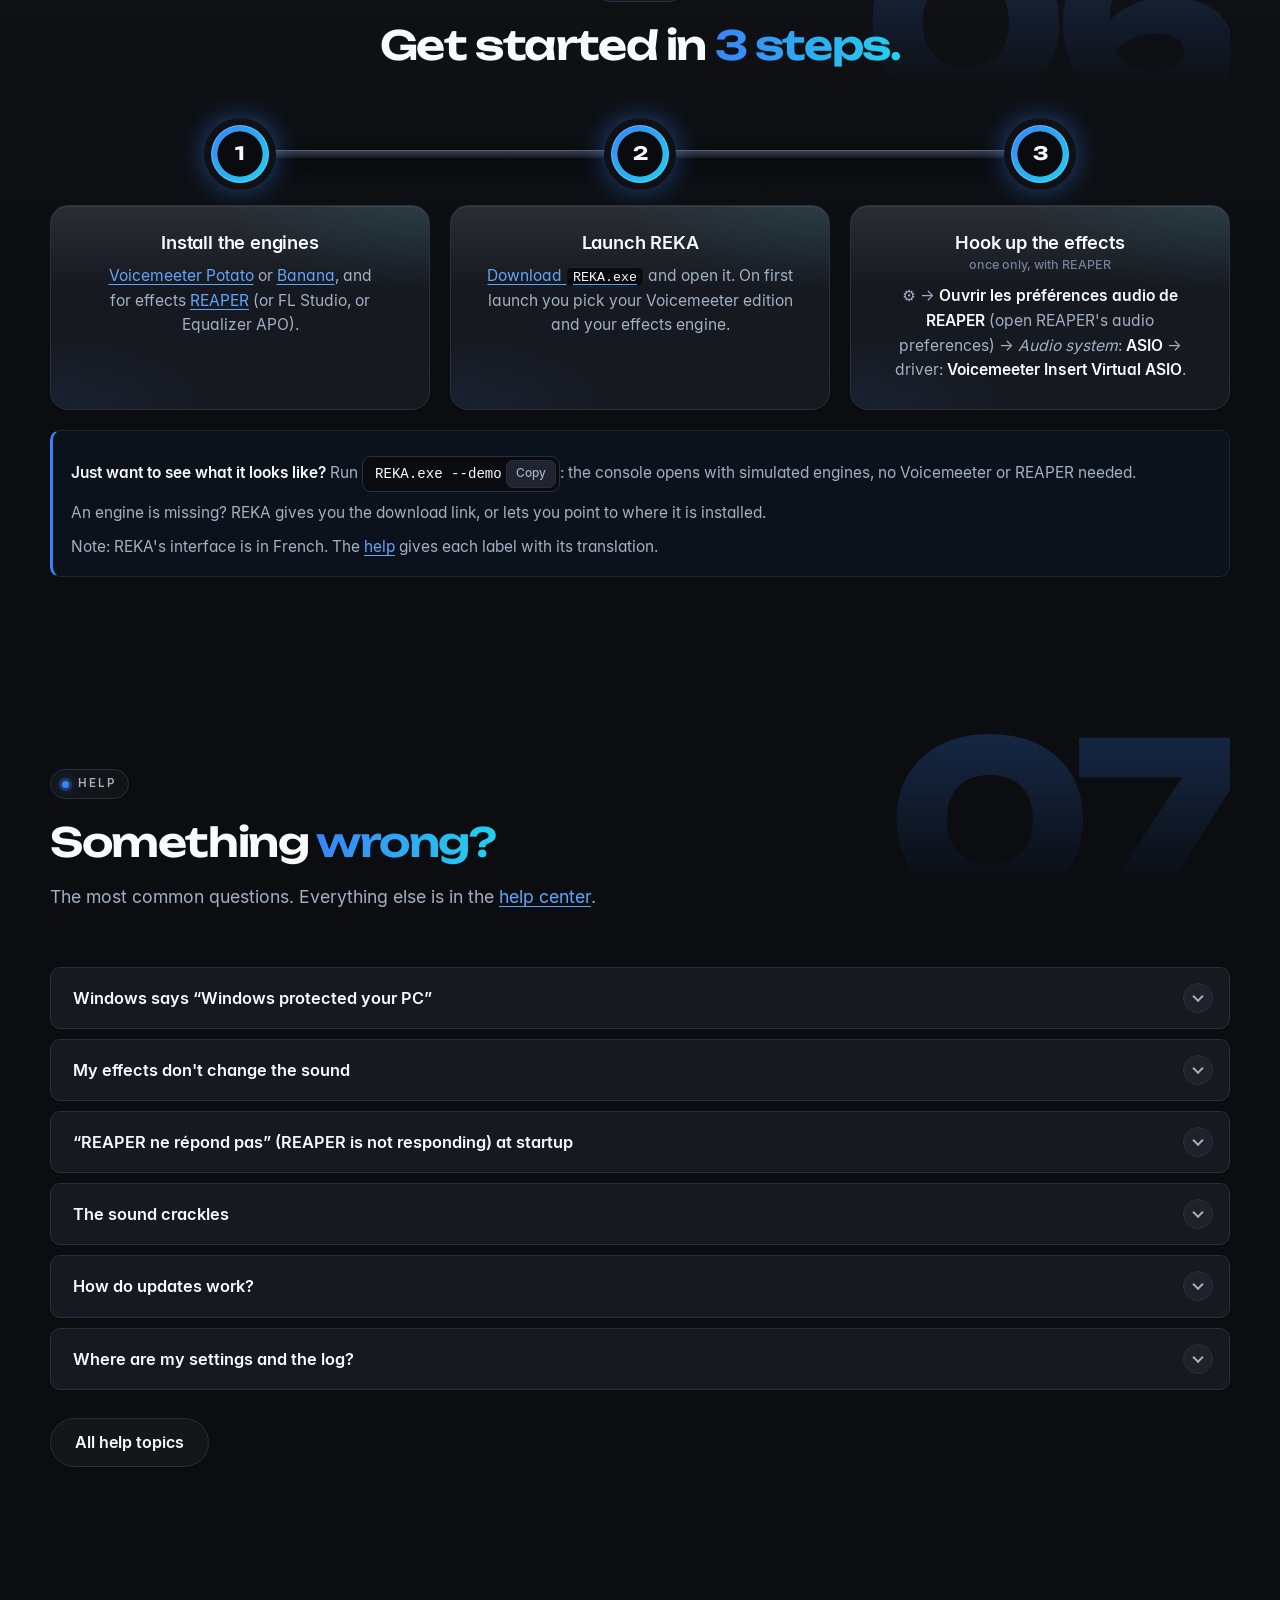
==== commit d25e80bf: "Open the page with the 3D microphone - The 3D mic section is now the first thing on the page, slid u" ====
--- a/index.html
+++ b/index.html
@@ -18,10 +18,11 @@
 <link rel="icon" type="image/png" href="assets/img/favicon.png">
 <link rel="apple-touch-icon" href="assets/img/apple-touch-icon.png">
 <link rel="preload" href="assets/fonts/Unbounded-Variable.woff2" as="font" type="font/woff2" crossorigin>
+<link rel="preload" href="assets/img/mic.webp" as="image">
 <link rel="preload" href="assets/fonts/Inter-Regular.woff2" as="font" type="font/woff2" crossorigin>
 <link rel="stylesheet" href="assets/css/style.css">
 <script>
-(function(){var d=document.documentElement,l=null,t=null;d.className+=" js";try{l=localStorage.getItem("reka-lang");t=localStorage.getItem("reka-theme")}catch(e){}var q=new URLSearchParams(location.search).get("lang");if(q==="en"||q==="fr")l=q;if(l!=="en"&&l!=="fr")l=(navigator.language||"fr").toLowerCase().indexOf("fr")===0?"fr":"en";d.setAttribute("data-lang",l);d.setAttribute("lang",l);if(t&&t!=="studio")d.setAttribute("data-theme",t)})();
+(function(){var d=document.documentElement,l=null,t=null;d.className+=" js";if(!(window.matchMedia&&matchMedia("(prefers-reduced-motion: reduce)").matches))d.className+=" mic3d";try{l=localStorage.getItem("reka-lang");t=localStorage.getItem("reka-theme")}catch(e){}var q=new URLSearchParams(location.search).get("lang");if(q==="en"||q==="fr")l=q;if(l!=="en"&&l!=="fr")l=(navigator.language||"fr").toLowerCase().indexOf("fr")===0?"fr":"en";d.setAttribute("data-lang",l);d.setAttribute("lang",l);if(t&&t!=="studio")d.setAttribute("data-theme",t)})();
 </script>
 </head>
 <body>
@@ -58,29 +59,84 @@
 
 <main id="contenu">
 
+  <!-- Micro 3D -->
+  <section class="mic-scrolly" id="apercu">
+    <div class="mic-stage">
+      <div class="mic-word" aria-hidden="true">XLR</div>
+      <img class="mic-poster" src="assets/img/mic.webp" width="900" height="1200" fetchpriority="high" alt="">
+      <canvas class="mic-canvas" aria-hidden="true"></canvas>
+      <div class="mic-scroll-hint" aria-hidden="true"><i></i><span lang="fr">Fais défiler</span><span lang="en">Scroll</span></div>
+      <div class="mic-copy">
+        <div class="mic-panels">
+          <div class="mic-step mic-intro on">
+          <div class="hero-badge">
+            <i class="live"></i>
+            <span lang="fr">Pour Windows 10 et 11</span><span lang="en">For Windows 10 and 11</span>
+            <b class="version-tag" data-latest-version></b>
+          </div>
+          <h1 lang="fr">La console de mixage <em class="grad">tout-en-un</em> pour Windows.</h1>
+          <h1 lang="en">The <em class="grad">all-in-one</em> mixing console for Windows.</h1>
+          <p class="lead" lang="fr">Voicemeeter pour le son, tes plugins VST pour les effets, <strong>une seule fenêtre</strong> pour tout piloter.</p>
+          <p class="lead" lang="en">Voicemeeter for the sound, your VST plugins for the effects, <strong>one window</strong> to run it all.</p>
+          <div class="cta">
+            <a class="btn btn-primary" href="https://github.com/1337133713377/reka/releases/latest/download/REKA.exe">
+              <svg viewBox="0 0 24 24" fill="none" stroke="currentColor" stroke-width="2.2" stroke-linecap="round" stroke-linejoin="round" aria-hidden="true"><path d="M12 4v11M7 11l5 5 5-5M5 20h14"/></svg>
+              <span lang="fr">Télécharger REKA.exe</span><span lang="en">Download REKA.exe</span>
+            </a>
+            <a class="btn btn-ghost" href="help.html"><span lang="fr">Ouvrir l'aide</span><span lang="en">Open the help</span></a>
+          </div>
+          <div class="hero-meta">
+            <span lang="fr">Un seul fichier, rien à installer</span><span lang="en">One file, nothing to install</span>
+            <span lang="fr">Mises à jour automatiques</span><span lang="en">Automatic updates</span>
+            <span lang="fr">64 bits</span><span lang="en">64-bit</span>
+          </div>
+          </div>
+          <div class="mic-story">
+          <div class="eyebrow"><span lang="fr">Du micro à tes sorties</span><span lang="en">From mic to outputs</span></div>
+          <h2 lang="fr">Tout commence <em class="grad">au micro.</em></h2>
+          <h2 lang="en">It all starts <em class="grad">at the mic.</em></h2>
+          <ol class="mic-steps">
+          <li class="mic-step">
+            <span class="k">01</span>
+            <h3 lang="fr">Branche ton micro</h3><h3 lang="en">Plug in your mic</h3>
+            <p lang="fr">Dans ⚙ → <strong>Audio</strong>, choisis le micro de l'entrée Microphone : <strong>WDM</strong> (le plus rapide), <strong>MME</strong> (le plus compatible), <strong>KS</strong> ou <strong>ASIO</strong>.</p>
+            <p lang="en">In ⚙ → <strong>Audio</strong>, pick the device for the Microphone input: <strong>WDM</strong> (fastest), <strong>MME</strong> (most compatible), <strong>KS</strong> or <strong>ASIO</strong>.</p>
+          </li>
+          <li class="mic-step">
+            <span class="k">02</span>
+            <h3 lang="fr">Traite ta voix</h3><h3 lang="en">Shape your voice</h3>
+            <p lang="fr">Ajoute tes plugins VST sur la strip Microphone, dans l'ordre que tu veux. Le délai qu'ils ajoutent s'affiche à côté de <em>Effets</em>.</p>
+            <p lang="en">Add your VST plugins to the Microphone strip, in any order. The delay they add shows up next to <em>Effets</em>.</p>
+          </li>
+          <li class="mic-step">
+            <span class="k">03</span>
+            <h3 lang="fr">Coupe-la d'un clic</h3><h3 lang="en">Mute it in one click</h3>
+            <p lang="fr"><strong>Muet</strong> coupe la strip. Avec le micro synchronisé, le micro barré s'affiche aussi dans Discord.</p>
+            <p lang="en"><strong>Muet</strong> (mute) silences the strip. With mic sync on, the muted-mic icon shows up in Discord too.</p>
+          </li>
+          <li class="mic-step">
+            <span class="k">04</span>
+            <h3 lang="fr">Envoie-la partout</h3><h3 lang="en">Send it everywhere</h3>
+            <p lang="fr"><strong>Monitor, Mic Out, Discord, Obs</strong> : un clic pour envoyer, un glisser pour doser.</p>
+            <p lang="en"><strong>Monitor, Mic Out, Discord, Obs</strong>: click to send, drag to set the level.</p>
+          </li>
+          </ol>
+          </div>
+        </div>
+        <div class="mic-rail off" aria-hidden="true"><i></i><i></i><i></i><i></i></div>
+      </div>
+    </div>
+  </section>
+
   <!-- Présentation -->
-  <section class="hero" id="apercu">
-    <div class="wrap">
-      <div class="hero-badge reveal">
-        <i class="live"></i>
-        <span lang="fr">Pour Windows 10 et 11</span><span lang="en">For Windows 10 and 11</span>
-        <b class="version-tag" data-latest-version></b>
-      </div>
-      <h1 lang="fr">La console de mixage <em class="grad">tout-en-un</em> pour Windows.</h1>
-      <h1 lang="en">The <em class="grad">all-in-one</em> mixing console for Windows.</h1>
-      <p class="lead reveal" style="--delay:.12s" lang="fr">Voicemeeter pour le son, tes plugins VST pour les effets, <strong>une seule fenêtre</strong> pour tout piloter.</p>
-      <p class="lead reveal" style="--delay:.12s" lang="en">Voicemeeter for the sound, your VST plugins for the effects, <strong>one window</strong> to run it all.</p>
-      <div class="cta reveal" style="--delay:.18s">
-        <a class="btn btn-primary" href="https://github.com/1337133713377/reka/releases/latest/download/REKA.exe">
-          <svg viewBox="0 0 24 24" fill="none" stroke="currentColor" stroke-width="2.2" stroke-linecap="round" stroke-linejoin="round" aria-hidden="true"><path d="M12 4v11M7 11l5 5 5-5M5 20h14"/></svg>
-          <span lang="fr">Télécharger REKA.exe</span><span lang="en">Download REKA.exe</span>
-        </a>
-        <a class="btn btn-ghost" href="help.html"><span lang="fr">Ouvrir l'aide</span><span lang="en">Open the help</span></a>
-      </div>
-      <div class="hero-meta reveal" style="--delay:.24s">
-        <span lang="fr">Un seul fichier, rien à installer</span><span lang="en">One file, nothing to install</span>
-        <span lang="fr">Mises à jour automatiques</span><span lang="en">Automatic updates</span>
-        <span lang="fr">64 bits</span><span lang="en">64-bit</span>
+  <section class="hero" id="console-apercu">
+    <div class="wrap">
+      <div class="section-head center reveal">
+        <div class="eyebrow"><span lang="fr">La console</span><span lang="en">The console</span></div>
+        <h2 lang="fr">Une seule fenêtre <em class="grad">pour tout piloter.</em></h2>
+        <h2 lang="en">One window <em class="grad">to run it all.</em></h2>
+        <p lang="fr">Faders, routing, effets, volume par application et musique en cours. Essaie un thème sous la capture.</p>
+        <p lang="en">Faders, routing, effects, per-app volume and now playing. Try a theme under the screenshot.</p>
       </div>
 
       <div class="hero-stage reveal" style="--delay:.3s">
@@ -134,47 +190,6 @@
       </ul>
     </div>
   </div>
-
-  <!-- Micro 3D -->
-  <section class="mic-scrolly" id="micro" aria-labelledby="micro-title-fr">
-    <div class="mic-stage">
-      <div class="mic-word" aria-hidden="true">XLR</div>
-      <img class="mic-poster" src="assets/img/mic.webp" width="900" height="1200" loading="lazy" alt="">
-      <canvas class="mic-canvas" aria-hidden="true"></canvas>
-      <div class="mic-copy">
-        <div class="eyebrow"><span lang="fr">Du micro à tes sorties</span><span lang="en">From mic to outputs</span></div>
-        <h2 id="micro-title-fr" lang="fr">Tout commence <em class="grad">au micro.</em></h2>
-        <h2 lang="en">It all starts <em class="grad">at the mic.</em></h2>
-        <ol class="mic-steps">
-          <li class="mic-step on">
-            <span class="k">01</span>
-            <h3 lang="fr">Branche ton micro</h3><h3 lang="en">Plug in your mic</h3>
-            <p lang="fr">Dans ⚙ → <strong>Audio</strong>, choisis le micro de l'entrée Microphone : <strong>WDM</strong> (le plus rapide), <strong>MME</strong> (le plus compatible), <strong>KS</strong> ou <strong>ASIO</strong>.</p>
-            <p lang="en">In ⚙ → <strong>Audio</strong>, pick the device for the Microphone input: <strong>WDM</strong> (fastest), <strong>MME</strong> (most compatible), <strong>KS</strong> or <strong>ASIO</strong>.</p>
-          </li>
-          <li class="mic-step">
-            <span class="k">02</span>
-            <h3 lang="fr">Traite ta voix</h3><h3 lang="en">Shape your voice</h3>
-            <p lang="fr">Ajoute tes plugins VST sur la strip Microphone, dans l'ordre que tu veux. Le délai qu'ils ajoutent s'affiche à côté de <em>Effets</em>.</p>
-            <p lang="en">Add your VST plugins to the Microphone strip, in any order. The delay they add shows up next to <em>Effets</em>.</p>
-          </li>
-          <li class="mic-step">
-            <span class="k">03</span>
-            <h3 lang="fr">Coupe-la d'un clic</h3><h3 lang="en">Mute it in one click</h3>
-            <p lang="fr"><strong>Muet</strong> coupe la strip. Avec le micro synchronisé, le micro barré s'affiche aussi dans Discord.</p>
-            <p lang="en"><strong>Muet</strong> (mute) silences the strip. With mic sync on, the muted-mic icon shows up in Discord too.</p>
-          </li>
-          <li class="mic-step">
-            <span class="k">04</span>
-            <h3 lang="fr">Envoie-la partout</h3><h3 lang="en">Send it everywhere</h3>
-            <p lang="fr"><strong>Monitor, Mic Out, Discord, Obs</strong> : un clic pour envoyer, un glisser pour doser.</p>
-            <p lang="en"><strong>Monitor, Mic Out, Discord, Obs</strong>: click to send, drag to set the level.</p>
-          </li>
-        </ol>
-        <div class="mic-rail" aria-hidden="true"><i></i><i></i><i></i><i></i></div>
-      </div>
-    </div>
-  </section>
 
   <!-- En bref -->
   <section id="fonctions" data-n="01">
--- a/assets/css/style.css
+++ b/assets/css/style.css
@@ -950,7 +950,7 @@
   background: linear-gradient(to top, var(--accent) 0 62%, var(--vu-yellow) 62% 85%, var(--vu-red) 85%);
   animation: vu var(--d, 1.7s) ease-in-out infinite alternate; animation-delay: var(--dl, 0s);
 }
-.fl-cube { left: 11%; top: -7%; --z: 200px; --d: 8s; --dl: -4s; background: none; border: 0; box-shadow: none; padding: 0; }
+.fl-cube { left: -5%; top: 47%; --z: 200px; --d: 8s; --dl: -4s; background: none; border: 0; box-shadow: none; padding: 0; }
 
 /* Le petit cube rouge de l'Intellipan, en vrai volume. */
 .cube { --s: 34px; width: var(--s); height: var(--s); position: relative; transform-style: preserve-3d; animation: spin 11s linear infinite; }
@@ -1109,16 +1109,16 @@
 }
 
 /* Titre : les mots se lèvent un à un, le dégradé glisse. */
-html.js .hero h1 { opacity: 0; animation: appear .01s 1.4s forwards; perspective: 900px; }
-html.js .hero h1.words { opacity: 1; animation: none; }
+html.js .hero h1, html.js .mic-intro h1 { opacity: 0; animation: appear .01s 1.4s forwards; perspective: 900px; }
+html.js .hero h1.words, html.js .mic-intro h1.words { opacity: 1; animation: none; }
 @keyframes appear { to { opacity: 1; } }
-.hero h1 .w { display: inline-block; transform-origin: 50% 100%; animation: word .95s var(--ease) both; animation-delay: calc(var(--i) * 75ms + .05s); }
+.hero h1 .w, .mic-intro h1 .w { display: inline-block; transform-origin: 50% 100%; animation: word .95s var(--ease) both; animation-delay: calc(var(--i) * 75ms + .05s); }
 @keyframes word { from { opacity: 0; transform: translateY(.55em) rotateX(-75deg); } }
-.hero h1 em.grad, .final h2 em.grad {
+.hero h1 em.grad, .mic-intro h1 em.grad, .final h2 em.grad {
   background-image: linear-gradient(100deg, var(--grad-a), var(--grad-b), var(--grad-a)); background-size: 220% 100%;
 }
-.hero h1 em.grad { animation: sheen 7s linear infinite; }
-.hero h1 em.grad.w { animation: word .95s var(--ease) both, sheen 7s linear infinite; animation-delay: calc(var(--i) * 75ms + .05s), 0s; }
+.hero h1 em.grad, .mic-intro h1 em.grad { animation: sheen 7s linear infinite; }
+.hero h1 em.grad.w, .mic-intro h1 em.grad.w { animation: word .95s var(--ease) both, sheen 7s linear infinite; animation-delay: calc(var(--i) * 75ms + .05s), 0s; }
 .final h2 em.grad { animation: sheen 7s linear infinite; }
 @keyframes sheen { to { background-position: -220% 0; } }
 
@@ -1238,8 +1238,8 @@
   .marquee { padding: 20px 0; }
 }
 @media (prefers-reduced-motion: reduce) {
-  html.js .hero h1 { opacity: 1; animation: none; }
-  .hero h1 .w, .hero h1 em.grad, .final h2 em.grad, .hero::after, .steps::after, .led.blink { animation: none; }
+  html.js .hero h1, html.js .mic-intro h1 { opacity: 1; animation: none; }
+  .hero h1 .w, .hero h1 em.grad, .mic-intro h1 .w, .mic-intro h1 em.grad, .mic-scroll-hint i::after, .final h2 em.grad, .hero::after, .steps::after, .led.blink { animation: none; }
   .steps::after { display: none; }
 }
 @media print { .mega, .cursor-light { display: none; } }
@@ -1279,52 +1279,90 @@
 .mic-rail { display: none; }
 
 /* Version animée : la section devient longue, la scène reste collée à l'écran. */
-.mic-scrolly.is-3d { height: 470vh; }
-.mic-scrolly.is-3d .mic-stage {
+html.mic3d .mic-scrolly { height: 560vh; margin-top: -72px; }  /* passe sous l'en-tête flottant (60px + 12px) */
+html.mic3d .mic-scrolly .mic-stage {
   position: sticky; top: 0; height: 100vh; height: 100svh; max-width: none; padding: 0; display: block; overflow: hidden;
 }
-.mic-scrolly.is-3d .mic-poster { display: none; }
-.mic-scrolly.is-3d .mic-stage::before {
+html.mic3d .mic-scrolly .mic-poster {
+  position: absolute; z-index: 0; left: 30%; top: 54%; height: 84vh; width: auto; max-width: none; transform: translate(-50%, -50%);
+  transition: opacity .8s var(--ease);
+}
+html.mic3d .mic-scrolly.ready .mic-poster { opacity: 0; pointer-events: none; }
+html.mic3d .mic-scrolly .mic-canvas { opacity: 0; transition: opacity .8s var(--ease); }
+html.mic3d .mic-scrolly.ready .mic-canvas { opacity: 1; }
+html.mic3d .mic-scrolly .mic-stage::before {
   content: ""; position: absolute; z-index: 0; pointer-events: none; left: 30%; top: 50%; width: min(760px, 70vw); aspect-ratio: 1; transform: translate(-50%, -50%);
   background: radial-gradient(closest-side, color-mix(in srgb, var(--grad-a) 30%, transparent), color-mix(in srgb, var(--grad-b) 8%, transparent) 55%, transparent);
   filter: blur(10px);
 }
-.mic-scrolly.is-3d .mic-stage::after {
+html.mic3d .mic-scrolly .mic-stage::after {
   content: ""; position: absolute; z-index: 0; pointer-events: none; left: 30%; top: 0; width: min(560px, 50vw); height: 92%; transform: translateX(-50%);
   background: linear-gradient(180deg, #ffffff12, transparent 78%); clip-path: polygon(42% 0, 58% 0, 100% 100%, 0 100%); filter: blur(18px);
 }
-.mic-scrolly.is-3d .mic-canvas { z-index: 0; }
-.mic-scrolly.is-3d .mic-canvas { display: block; position: absolute; inset: 0; width: 100%; height: 100%; }
-.mic-scrolly.is-3d .mic-word {
+html.mic3d .mic-scrolly .mic-canvas { z-index: 0; }
+html.mic3d .mic-scrolly .mic-canvas { display: block; position: absolute; inset: 0; width: 100%; height: 100%; }
+html.mic3d .mic-scrolly .mic-word {
   padding-left: 0; text-align: center;
   transform: translate(calc((0.5 - var(--mic-p, 0)) * 18vw), -50%);
 }
-.mic-scrolly.is-3d .mic-copy {
+html.mic3d .mic-scrolly .mic-copy {
   position: absolute; z-index: 1; top: 50%; transform: translateY(-50%);
-  right: max(var(--gutter), calc((100vw - var(--wrap)) / 2)); width: min(470px, 40vw);
-}
-.mic-scrolly.is-3d .mic-steps { display: grid; gap: 0; }
-.mic-scrolly.is-3d .mic-step {
+  right: max(var(--gutter), calc((100vw - var(--wrap)) / 2)); width: min(560px, 44vw);
+}
+html.mic3d .mic-scrolly .mic-panels { display: grid; }
+html.mic3d .mic-scrolly .mic-intro, html.mic3d .mic-scrolly .mic-story { grid-area: 1 / 1; align-self: center; }
+html.mic3d .mic-scrolly .mic-story { opacity: 0; transform: translateY(30px); pointer-events: none; transition: opacity .5s var(--ease), transform .6s var(--ease); }
+html.mic3d .mic-scrolly .mic-story.on { opacity: 1; transform: none; pointer-events: auto; }
+html.mic3d .mic-scrolly .mic-rail { transition: opacity .4s; }
+html.mic3d .mic-scrolly .mic-rail.off { opacity: 0; }
+html.mic3d .mic-scrolly .mic-steps { display: grid; gap: 0; }
+html.mic3d .mic-scrolly .mic-step {
   grid-area: 1 / 1; opacity: 0; transform: translateY(26px) scale(.98); pointer-events: none;
   transition: opacity .5s var(--ease), transform .6s var(--ease);
 }
-.mic-scrolly.is-3d .mic-step.on { opacity: 1; transform: none; pointer-events: auto; transition-delay: .08s; }
-.mic-scrolly.is-3d .mic-rail { display: flex; gap: 8px; margin-top: 22px; }
+html.mic3d .mic-scrolly .mic-step.on { opacity: 1; transform: none; pointer-events: auto; transition-delay: .08s; }
+html.mic3d .mic-scrolly .mic-rail { display: flex; gap: 8px; margin-top: 22px; }
 .mic-rail i { flex: 1; height: 4px; border-radius: 2px; background: #ffffff14; overflow: hidden; position: relative; }
 .mic-rail i::after { content: ""; position: absolute; inset: 0; background: linear-gradient(90deg, var(--grad-a), var(--grad-b)); transform: scaleX(0); transform-origin: 0 50%; transition: transform .5s var(--ease); }
 .mic-rail i.on::after { transform: scaleX(1); }
 
+/* Ouverture de page : titre et téléchargement à côté du micro. */
+.mic-step.mic-intro { margin-bottom: 40px; padding: 0; background: none; border: 0; box-shadow: none; backdrop-filter: none; -webkit-backdrop-filter: none; border-radius: 0; }
+.mic-poster { align-self: start; position: sticky; top: 110px; }
+.mic-intro h1 { font-size: clamp(2.1rem, 4.4vw, 4rem); font-weight: 700; letter-spacing: -0.045em; line-height: 1.06; }
+.mic-intro h1 em { white-space: nowrap; }
+.mic-intro .lead { color: var(--text-2); font-size: clamp(1.05rem, 1.4vw, 1.22rem); margin: 22px 0 30px; max-width: 30em; }
+.mic-intro .lead strong { color: var(--text); }
+.mic-intro .hero-meta { justify-content: flex-start; }
+html.mic3d .mic-scrolly .mic-intro { margin: 0; transition: opacity .5s var(--ease), transform .6s var(--ease); }
+html.mic3d .mic-scrolly .mic-intro:not(.on) { opacity: 0; transform: translateY(-30px); pointer-events: none; }
+.mic-scroll-hint {
+  position: absolute; z-index: 1; left: 50%; bottom: 24px; transform: translateX(-50%); display: none; flex-direction: column; align-items: center; gap: 8px;
+  font: 600 0.68rem/1 var(--font); letter-spacing: 0.16em; text-transform: uppercase; color: var(--muted); transition: opacity .4s;
+}
+.mic-scroll-hint i { width: 22px; height: 34px; border-radius: 12px; border: 1.5px solid var(--border); position: relative; }
+.mic-scroll-hint i::after { content: ""; position: absolute; left: 50%; top: 7px; width: 3px; height: 7px; margin-left: -1.5px; border-radius: 2px; background: var(--accent-2); animation: wheel 1.6s ease-in-out infinite; }
+@keyframes wheel { 0% { transform: translateY(0); opacity: 1; } 80% { transform: translateY(10px); opacity: 0; } 100% { opacity: 0; } }
+html.mic3d .mic-scroll-hint { display: flex; }
+html.mic3d .mic-scrolly.past-intro .mic-scroll-hint { opacity: 0; }
+
 @media (max-width: 860px) {
   .mic-stage { grid-template-columns: minmax(0, 1fr); }
   .mic-poster { max-width: 320px; }
-  .mic-scrolly.is-3d { height: 440vh; }
-  .mic-scrolly.is-3d .mic-copy { top: auto; bottom: max(18px, env(safe-area-inset-bottom)); transform: none; left: var(--gutter); right: var(--gutter); width: auto; }
-  .mic-scrolly.is-3d .mic-copy .eyebrow, .mic-scrolly.is-3d .mic-copy h2 { display: none; }
-  .mic-scrolly.is-3d .mic-step { padding: 18px 18px 18px 66px; }
-  .mic-scrolly.is-3d .mic-step .k { left: 18px; top: 18px; }
+  html.mic3d .mic-scrolly { height: 520vh; }
+  html.mic3d .mic-scrolly .mic-poster { left: 50%; top: 32%; height: 52vh; }
+  html.mic3d .mic-scrolly .mic-intro .hero-meta, html.mic3d .mic-scrolly .mic-intro .lead,
+  html.mic3d .mic-scrolly .mic-intro .hero-badge, html.mic3d .mic-scrolly .mic-intro .btn-ghost { display: none; }
+  html.mic3d .mic-scrolly .mic-intro h1 { font-size: clamp(1.7rem, 7.6vw, 2.3rem); margin-bottom: 18px; }
+  .mic-poster { position: static; }
+  .mic-scroll-hint { display: none !important; }
+  html.mic3d .mic-scrolly .mic-copy { top: auto; bottom: max(18px, env(safe-area-inset-bottom)); transform: none; left: var(--gutter); right: var(--gutter); width: auto; }
+  html.mic3d .mic-scrolly .mic-copy .eyebrow, html.mic3d .mic-scrolly .mic-copy h2 { display: none; }
+  html.mic3d .mic-scrolly .mic-step { padding: 18px 18px 18px 66px; }
+  html.mic3d .mic-scrolly .mic-step .k { left: 18px; top: 18px; }
   .mic-word { font-size: clamp(8rem, 44vw, 14rem); }
-  .mic-scrolly.is-3d .mic-word { top: 34%; }
-  .mic-scrolly.is-3d .mic-stage::before, .mic-scrolly.is-3d .mic-stage::after { left: 50%; top: 36%; }
-  .mic-scrolly.is-3d .mic-stage::after { top: 0; height: 66%; }
+  html.mic3d .mic-scrolly .mic-word { top: 34%; }
+  html.mic3d .mic-scrolly .mic-stage::before, html.mic3d .mic-scrolly .mic-stage::after { left: 50%; top: 36%; }
+  html.mic3d .mic-scrolly .mic-stage::after { top: 0; height: 66%; }
 }
 @media print { .mic-canvas, .mic-word, .mic-rail { display: none !important; } }
